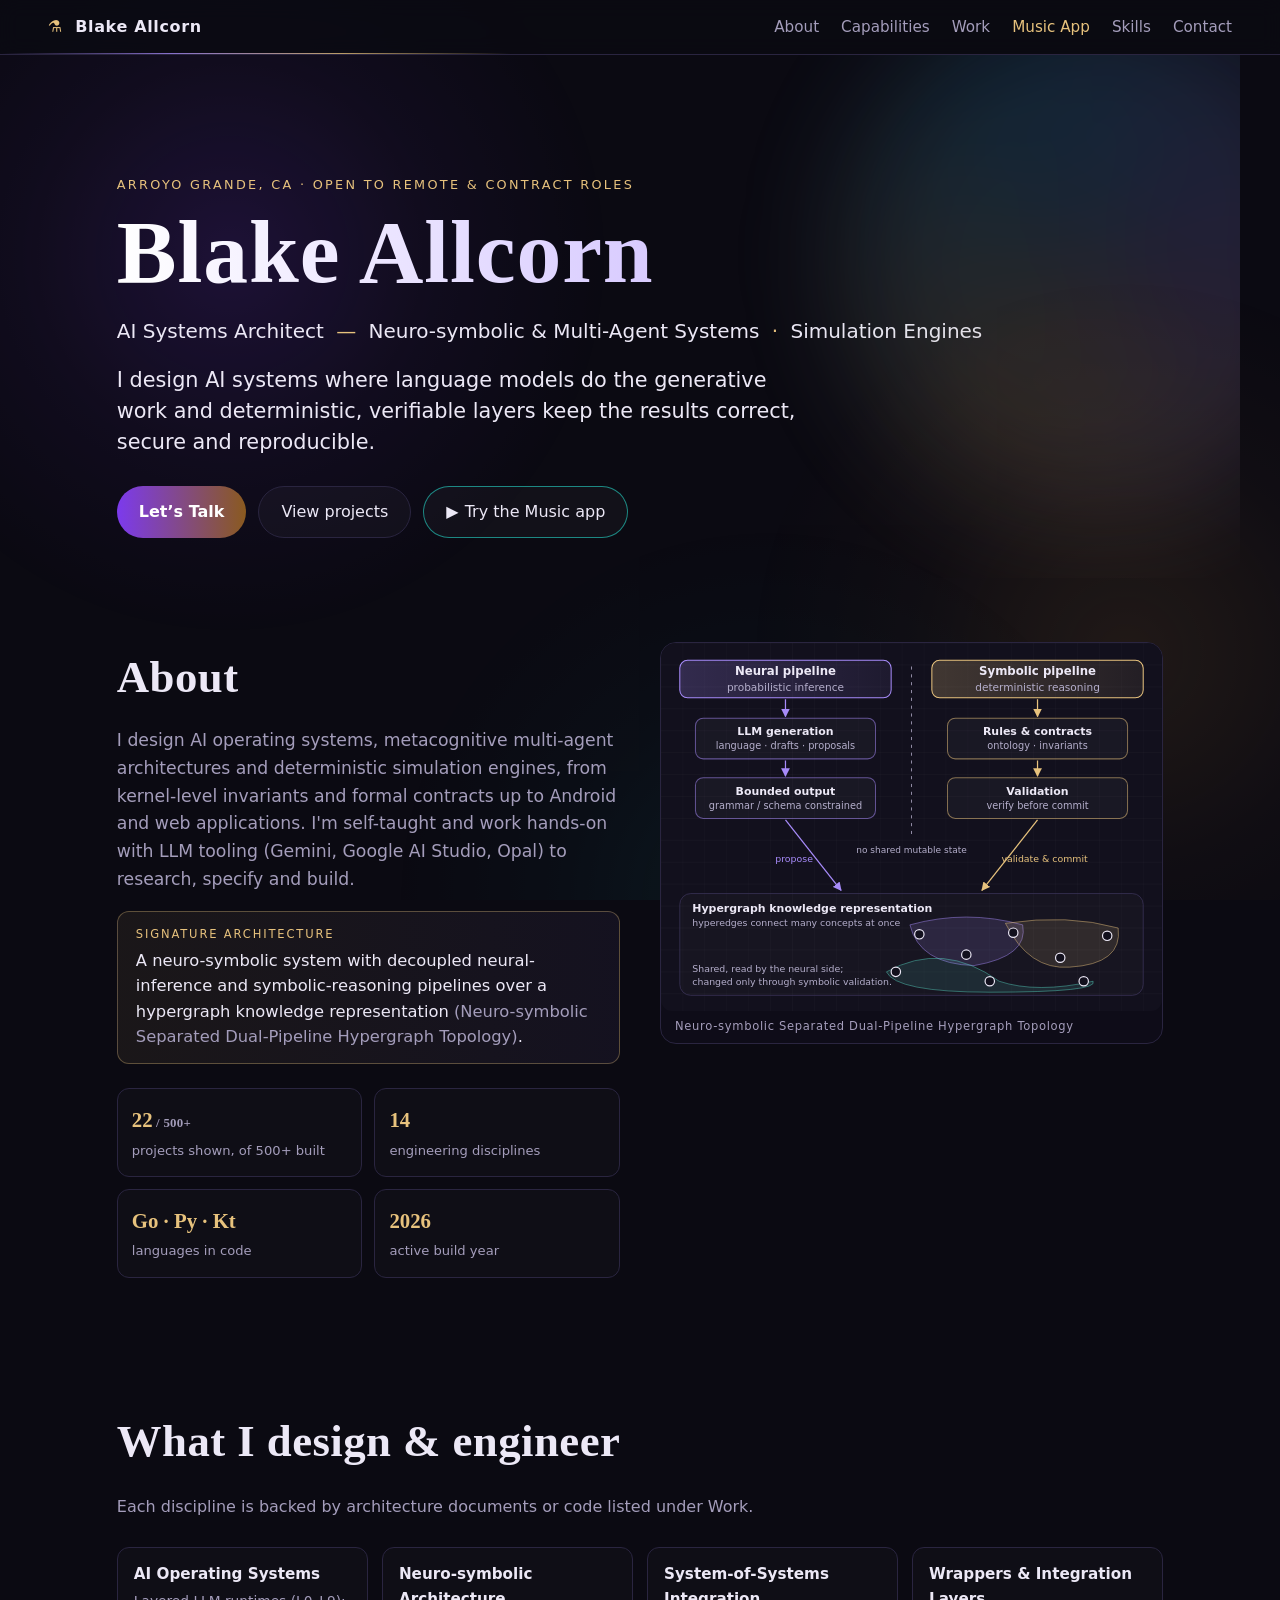
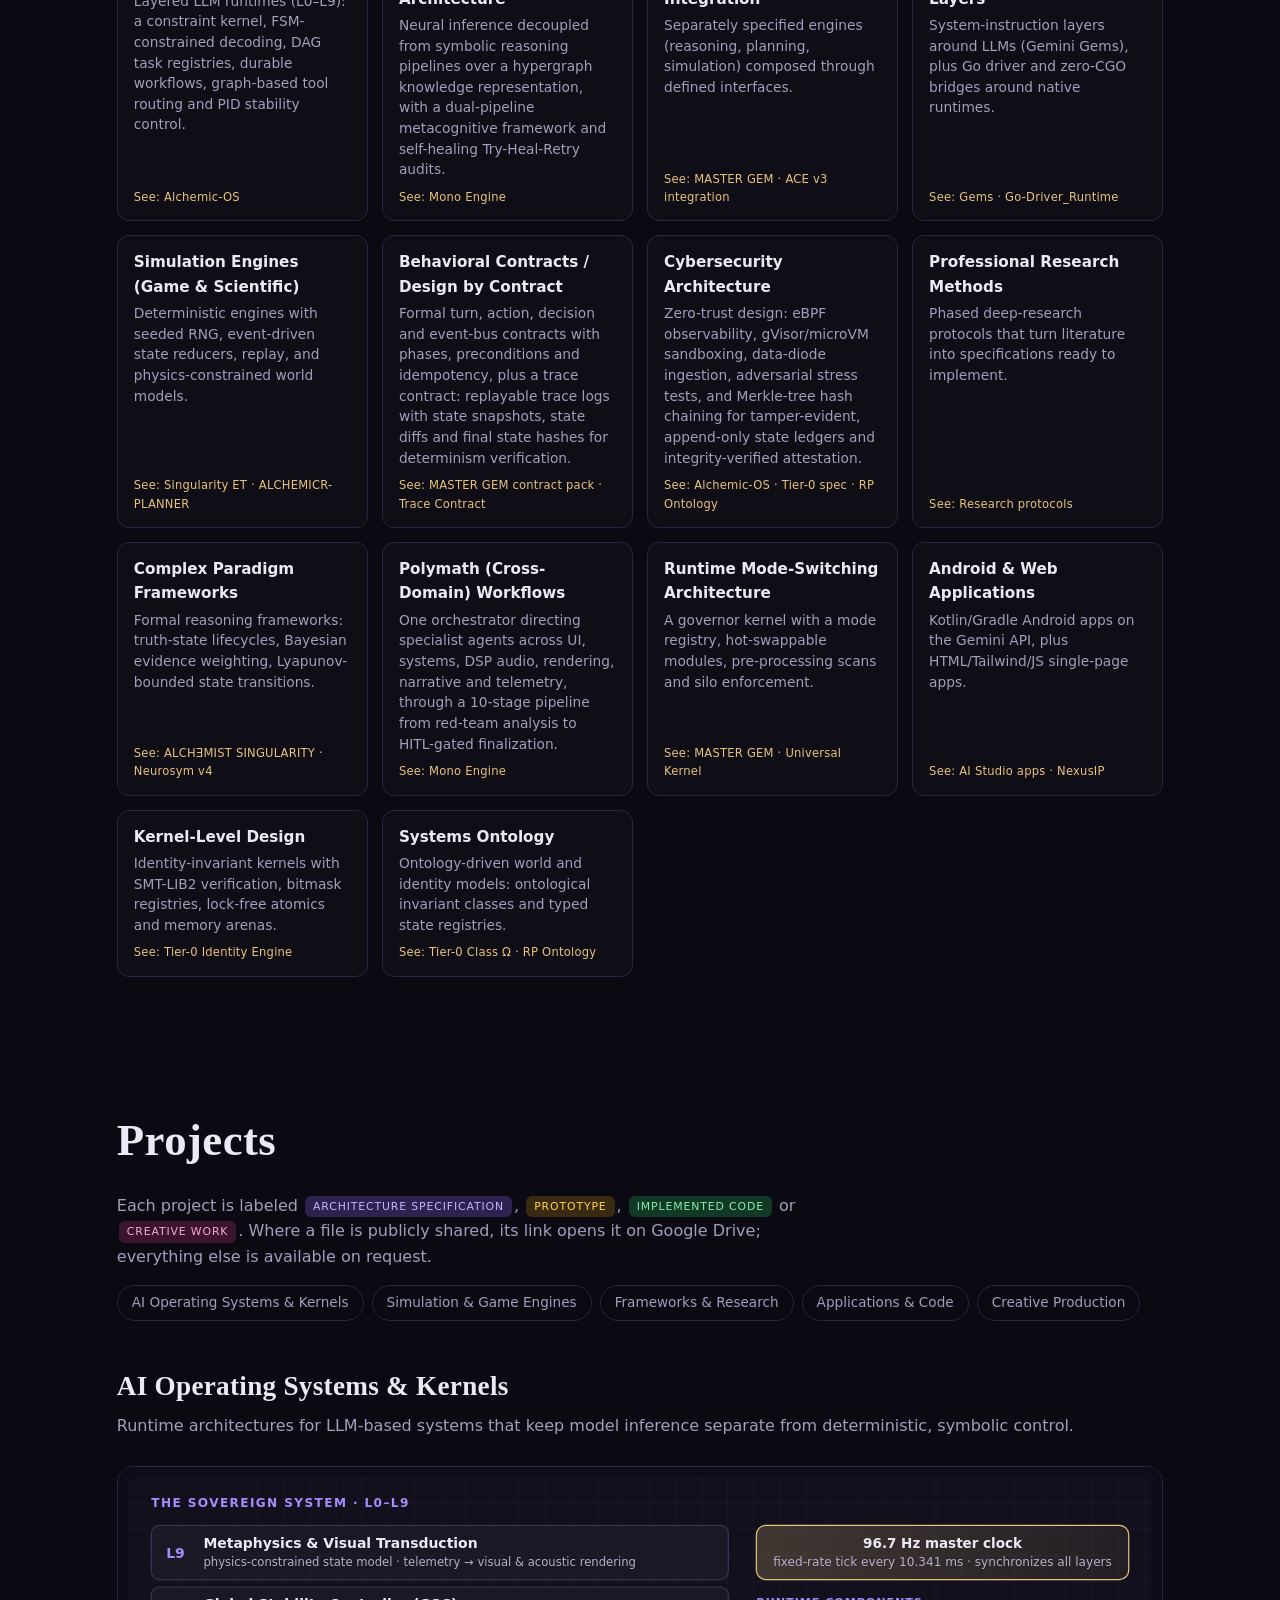
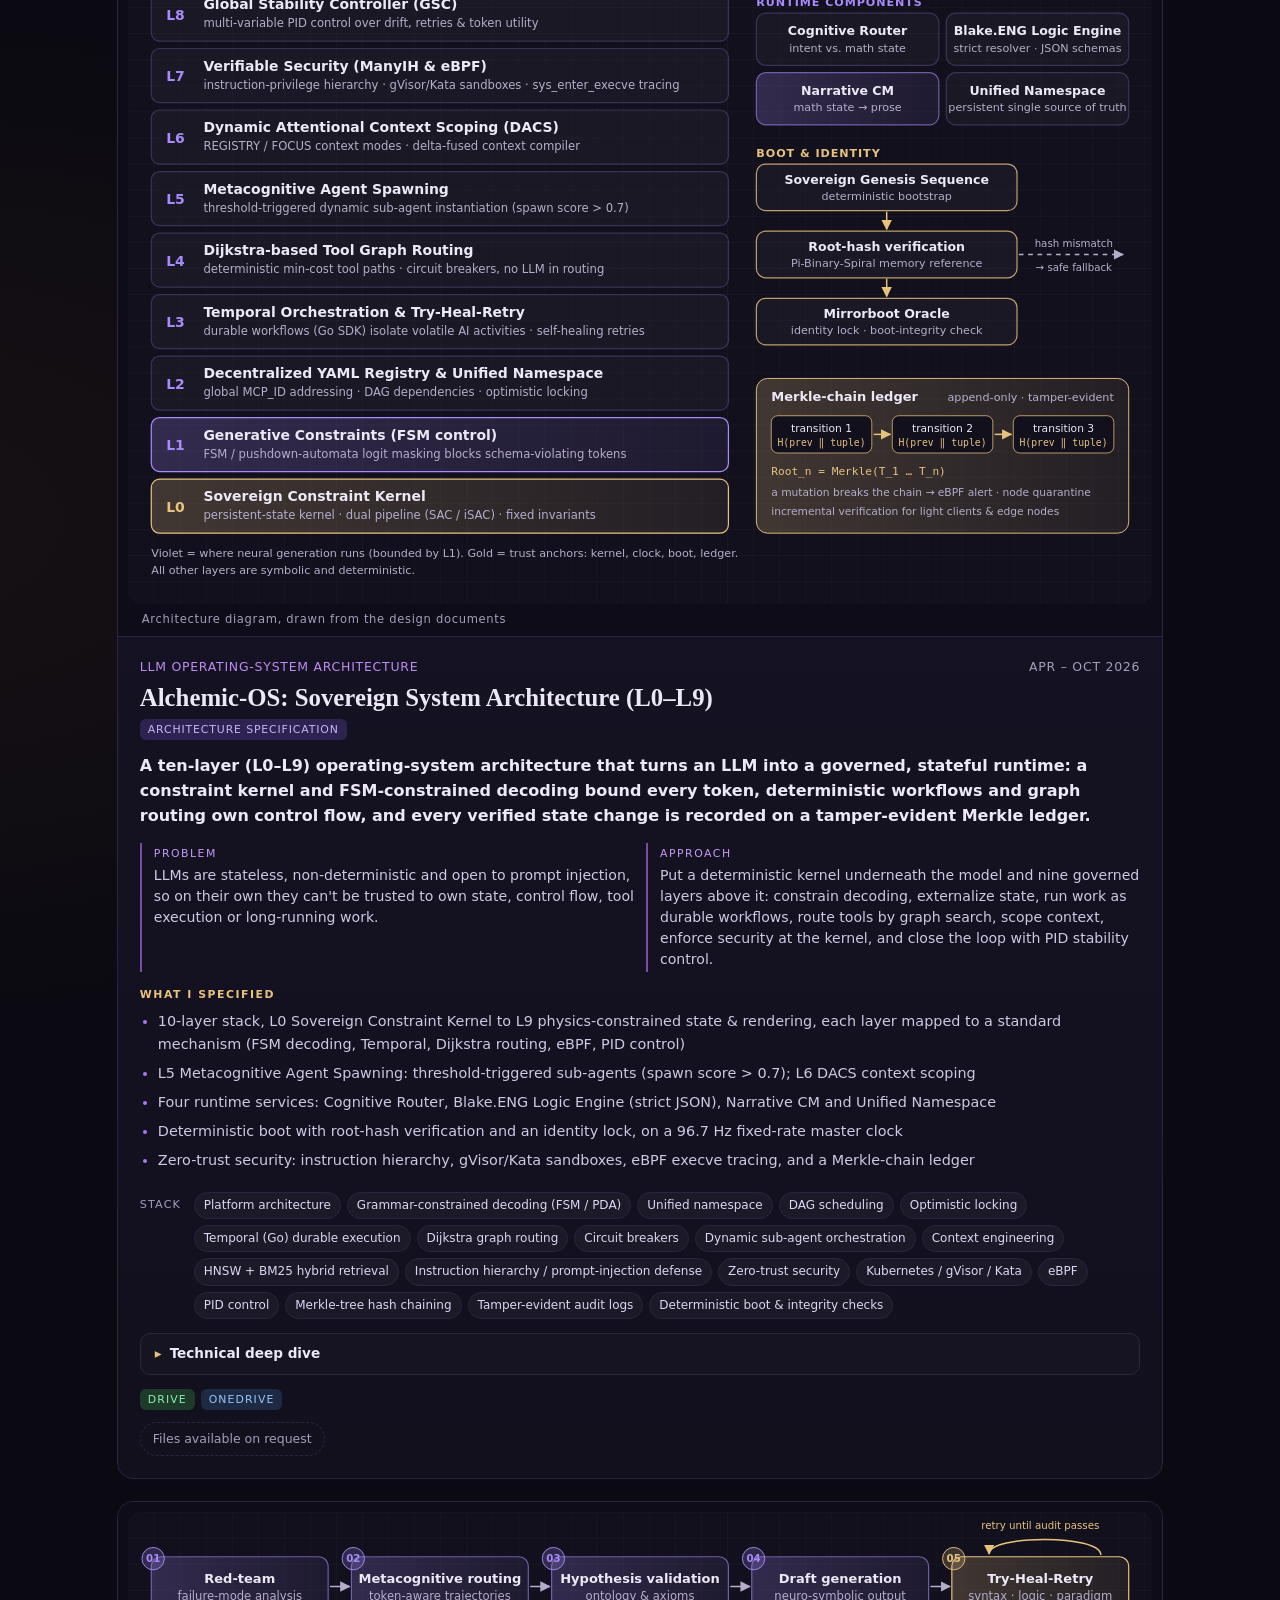
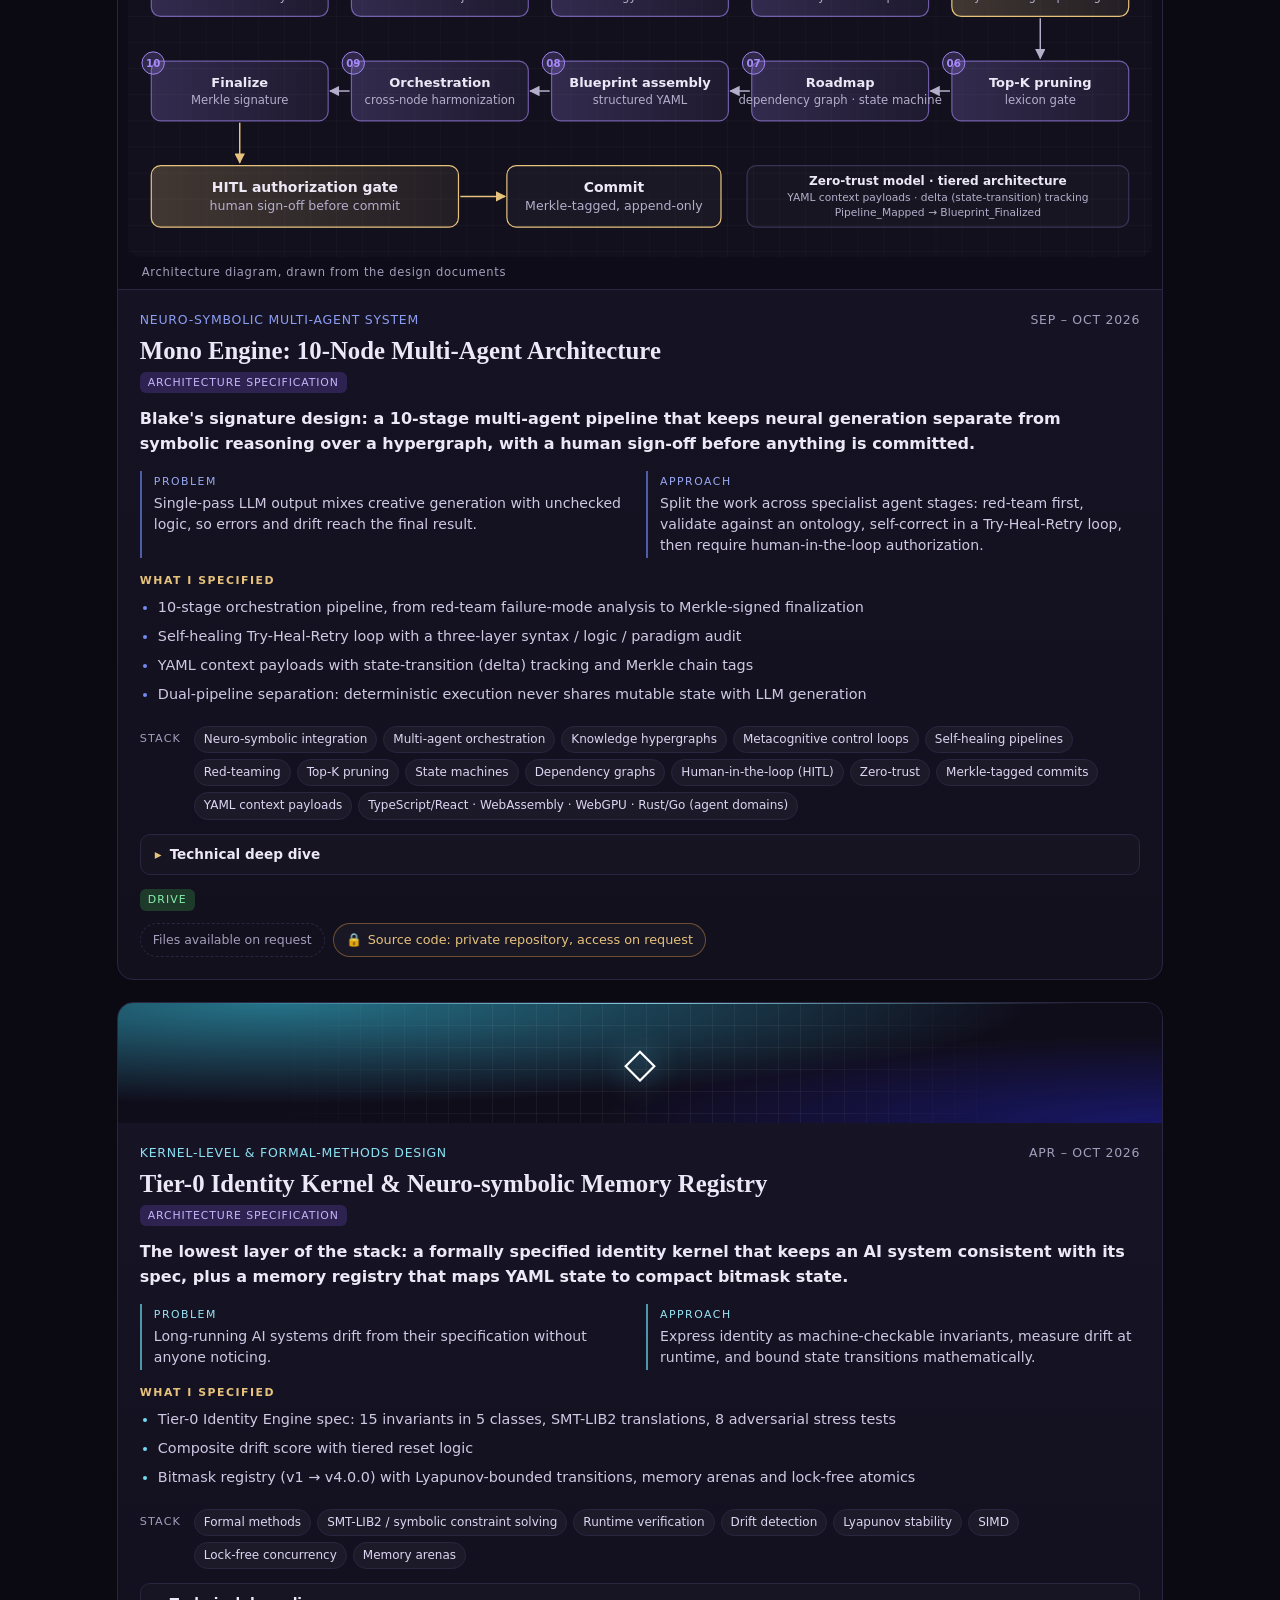
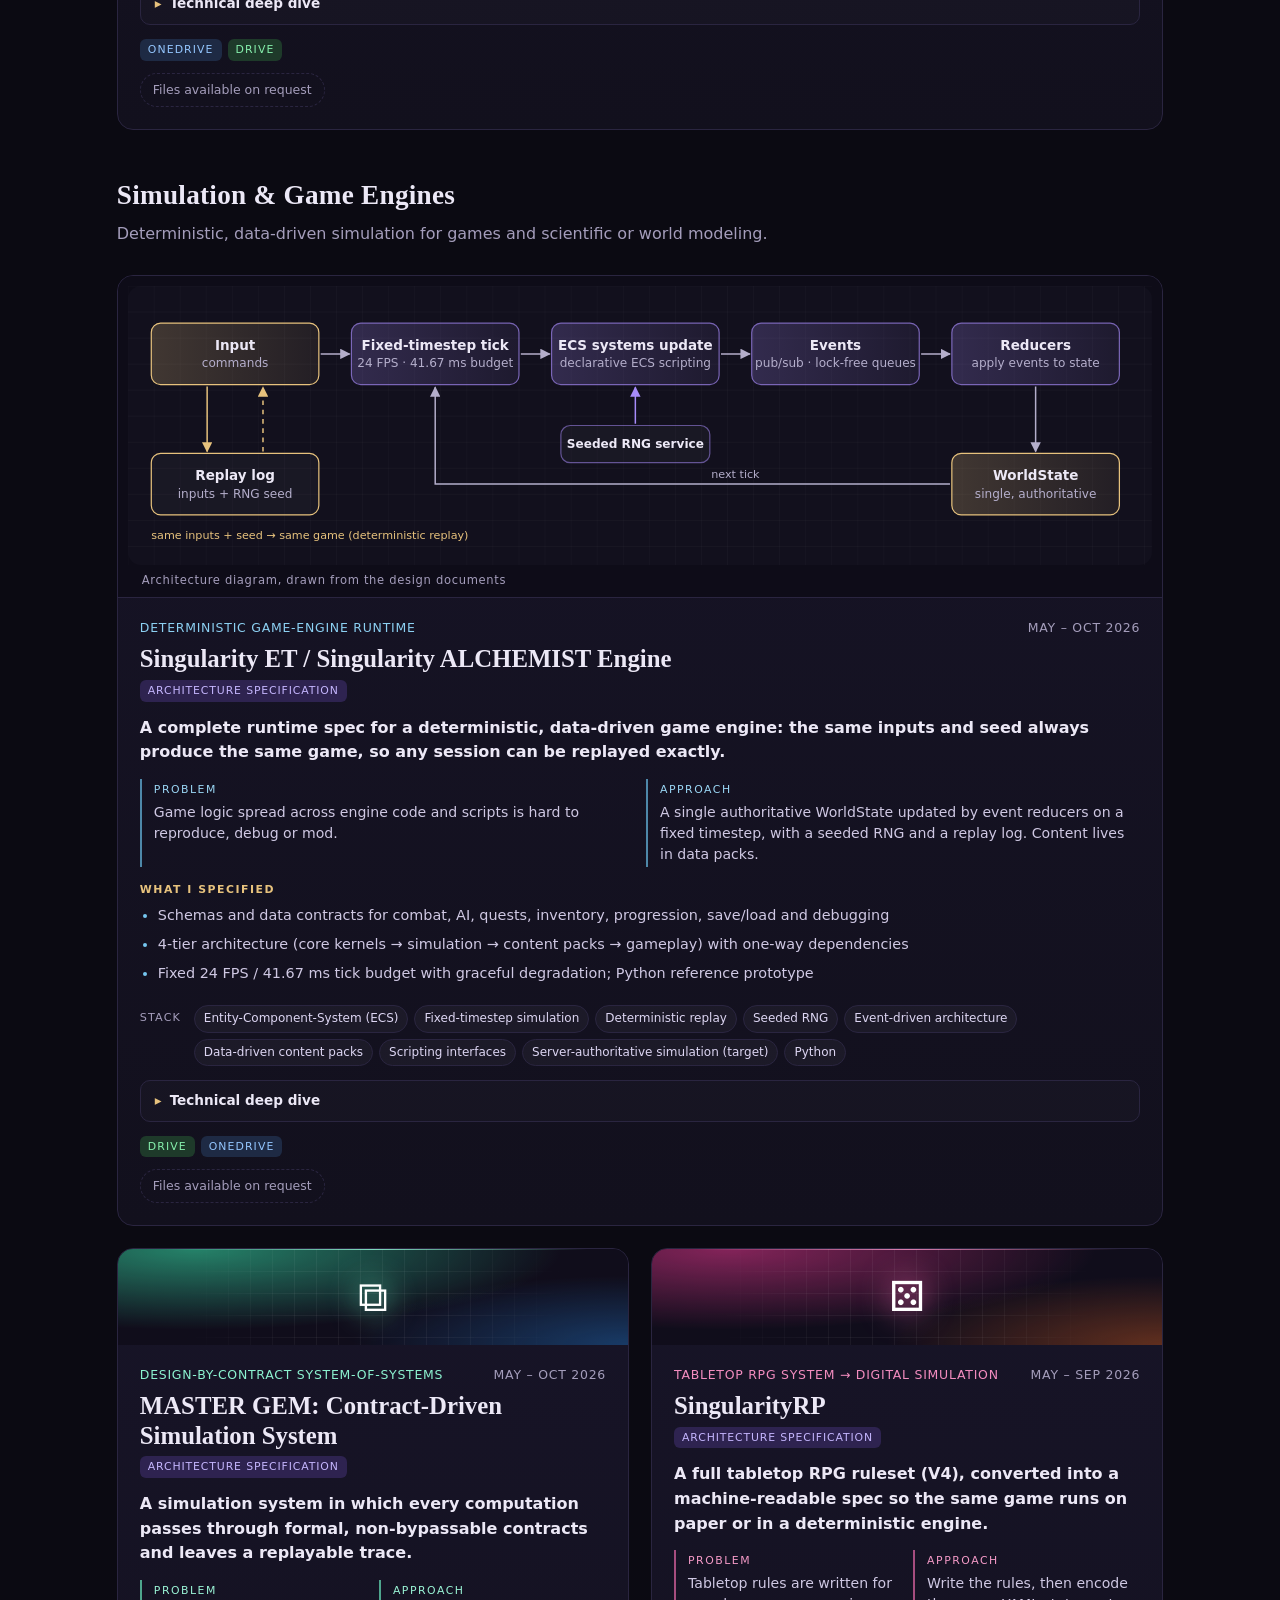
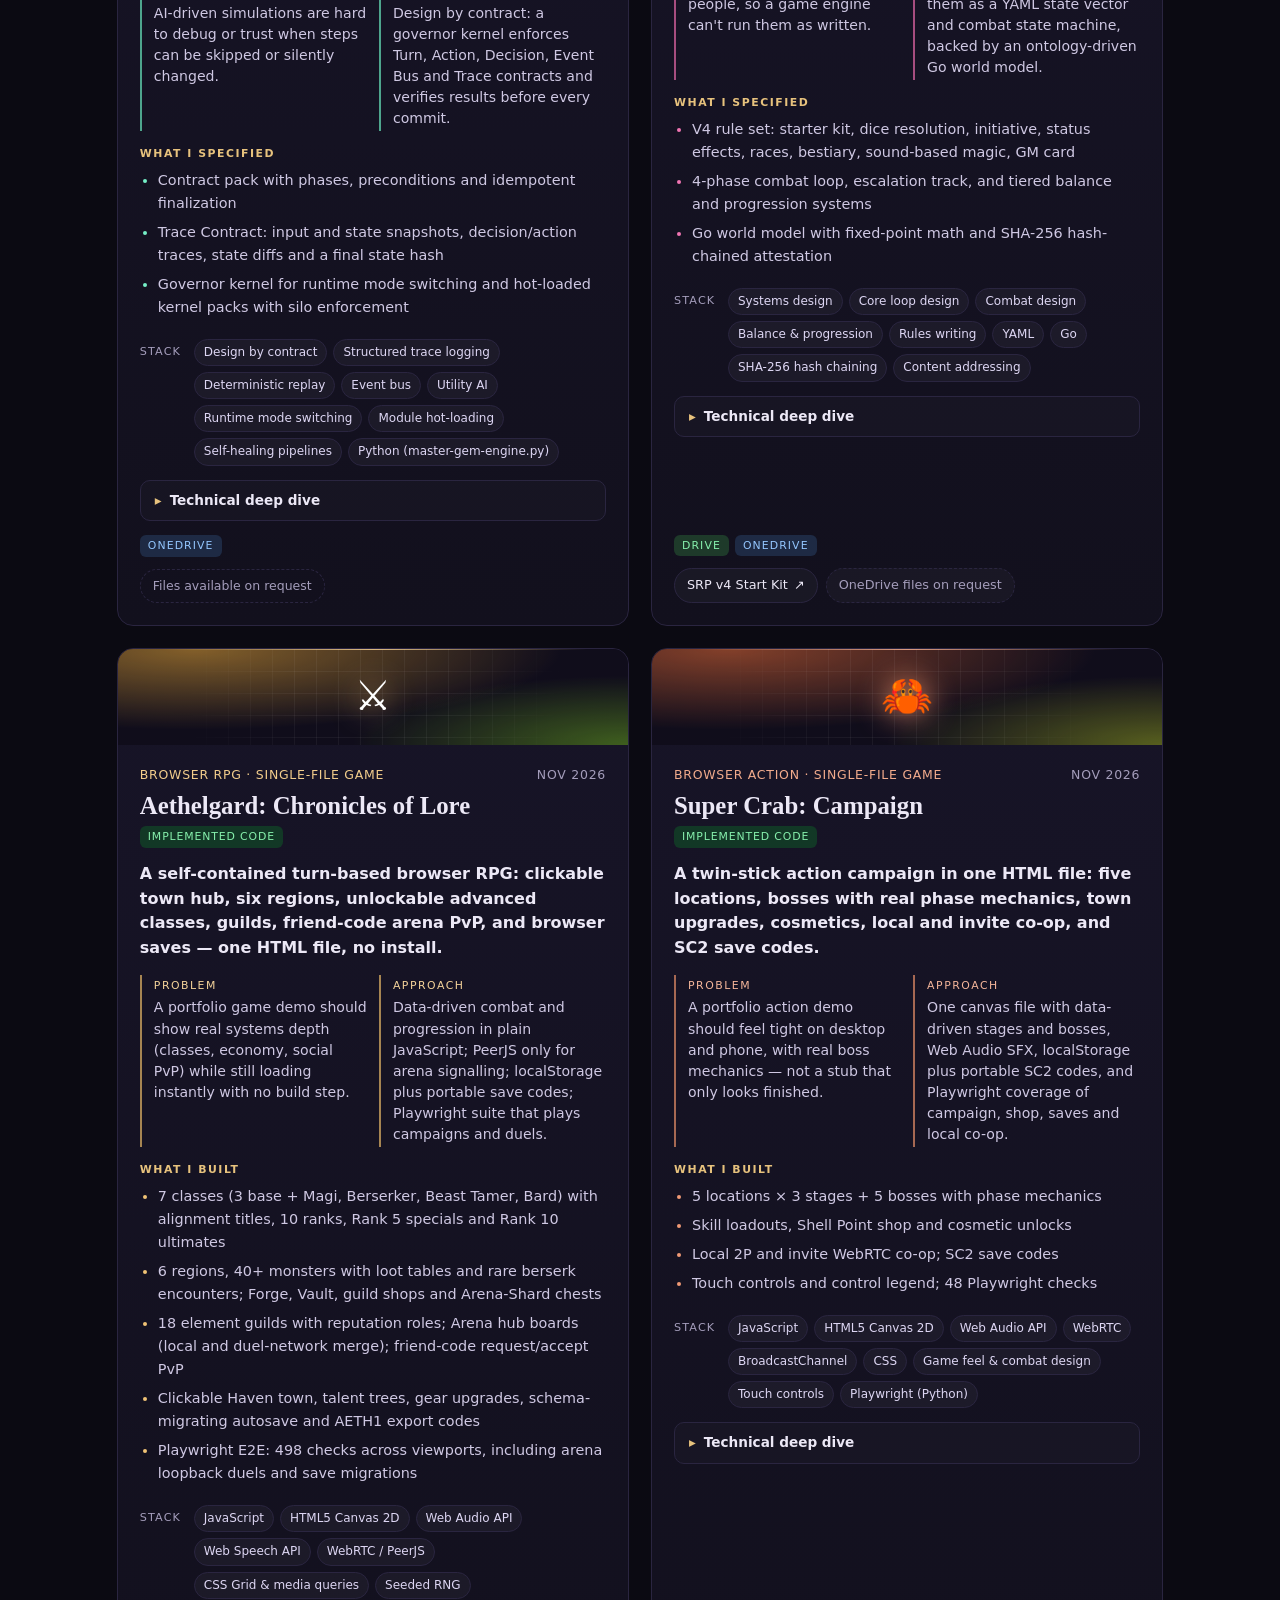
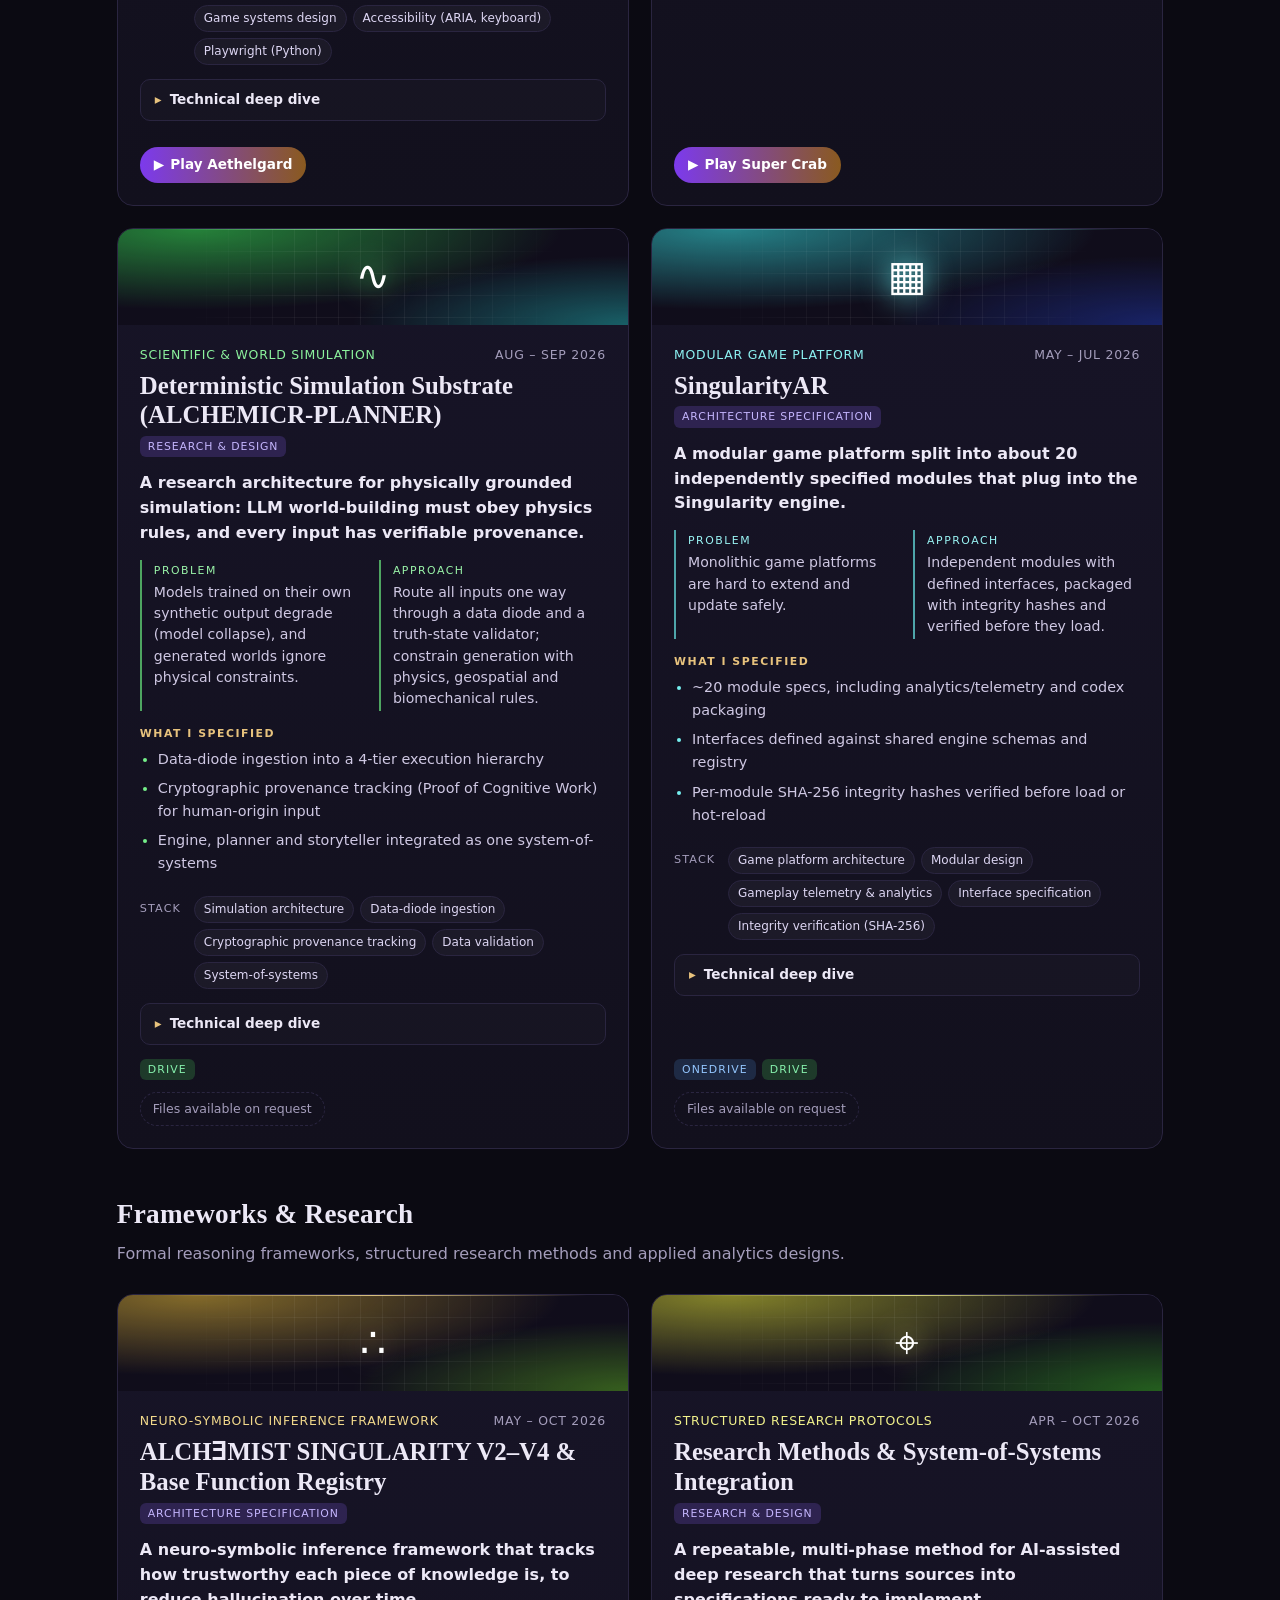
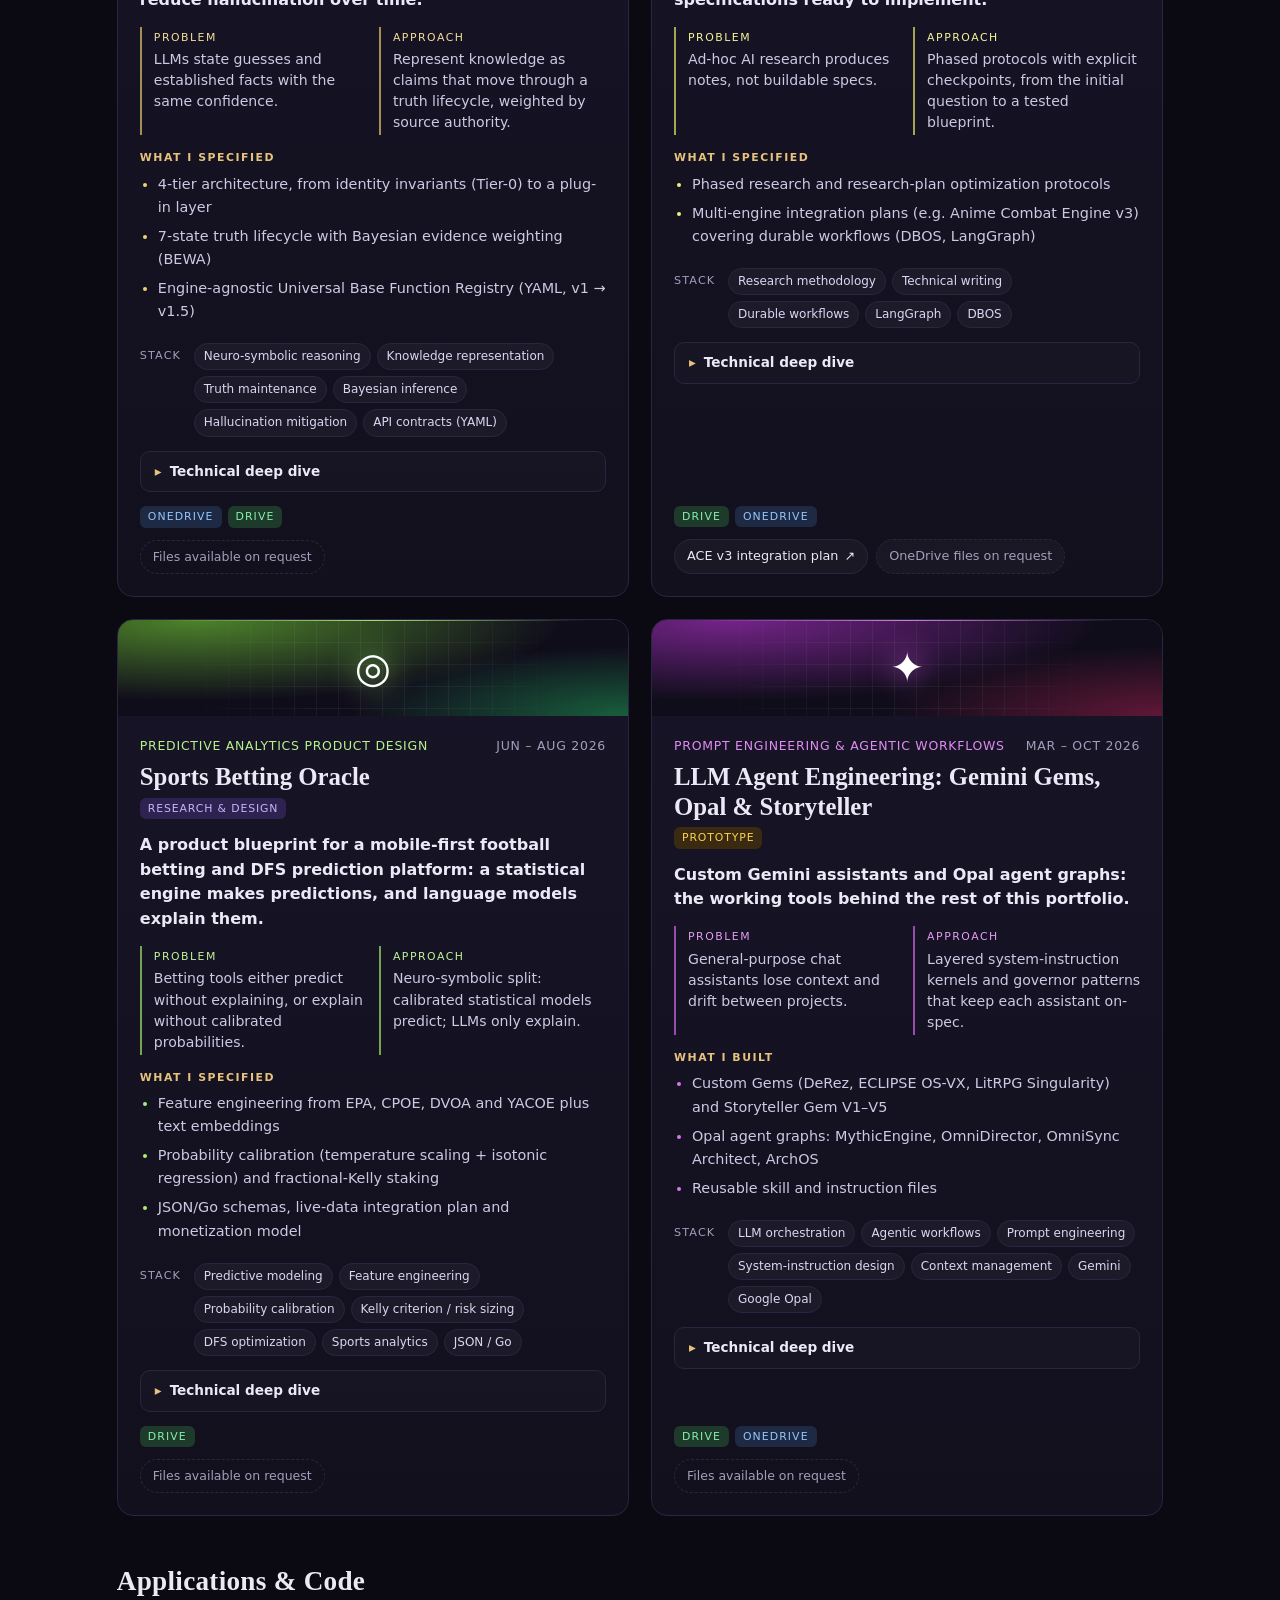
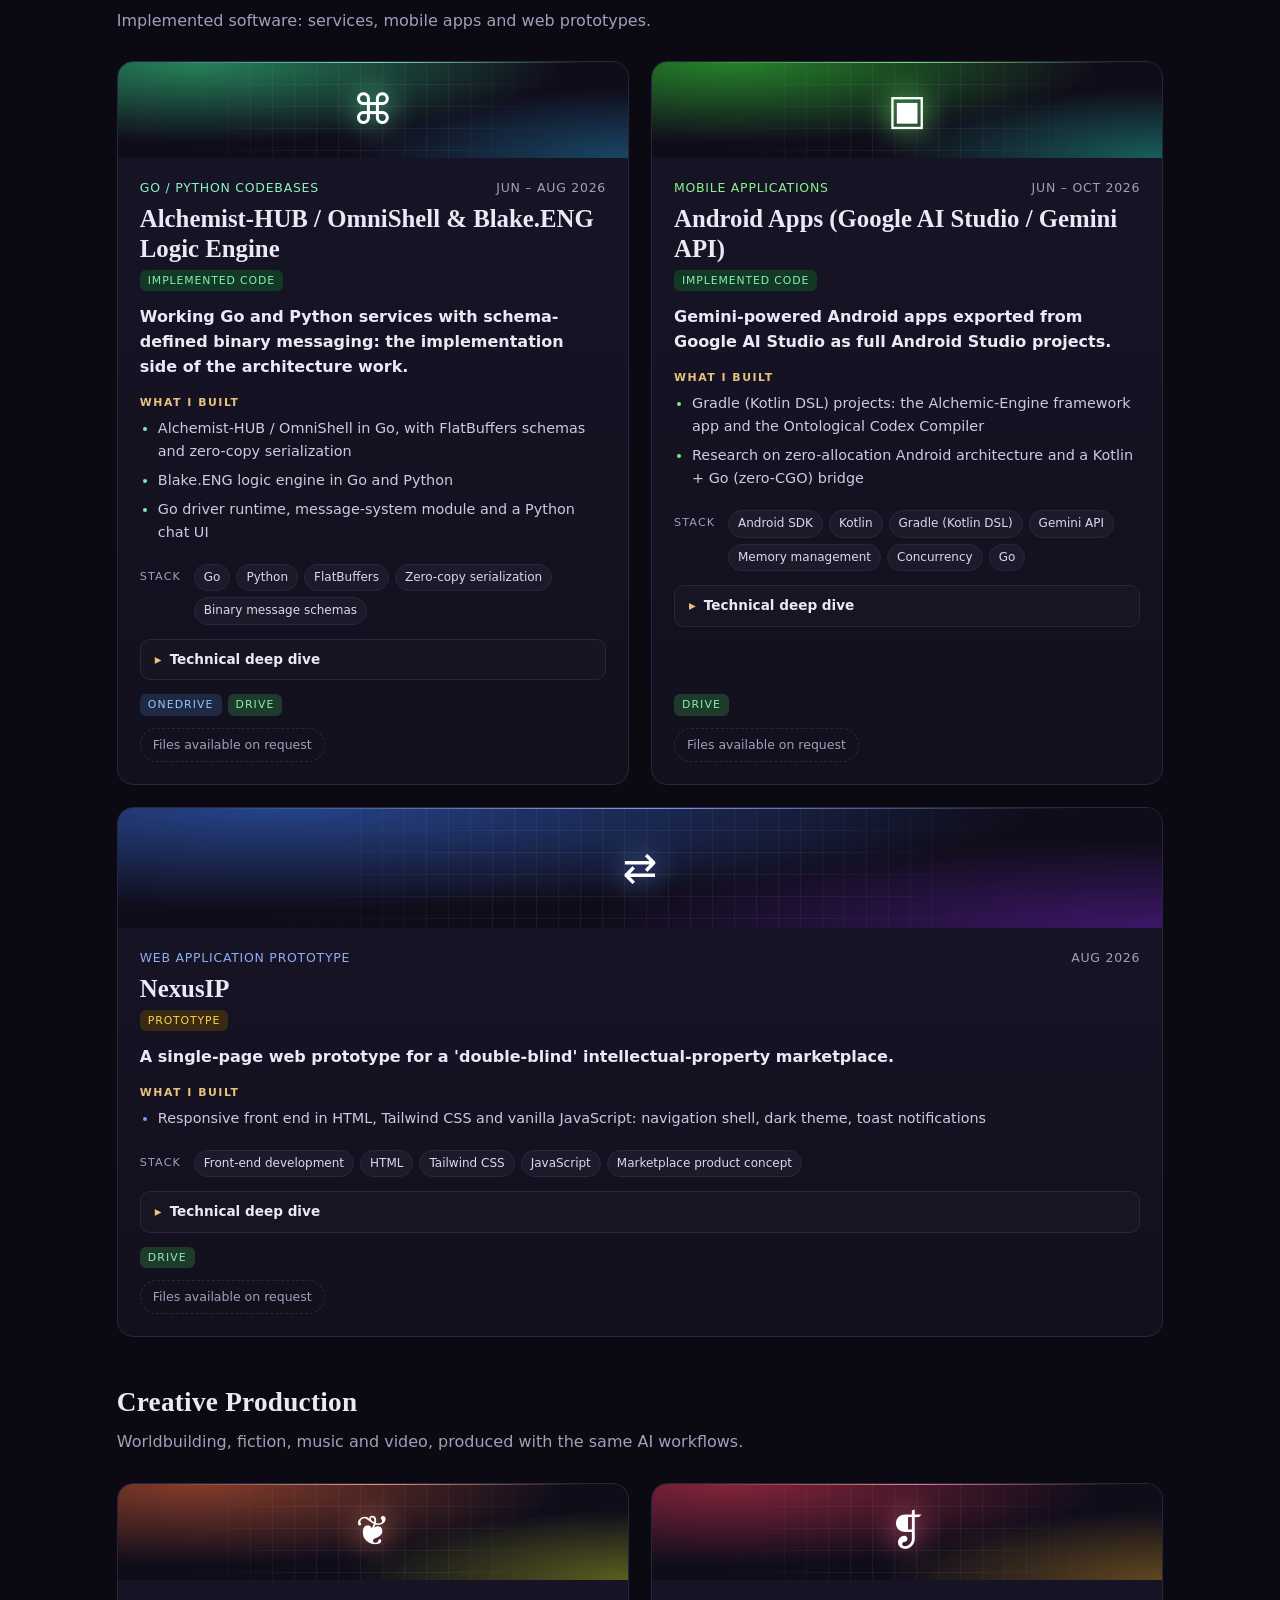
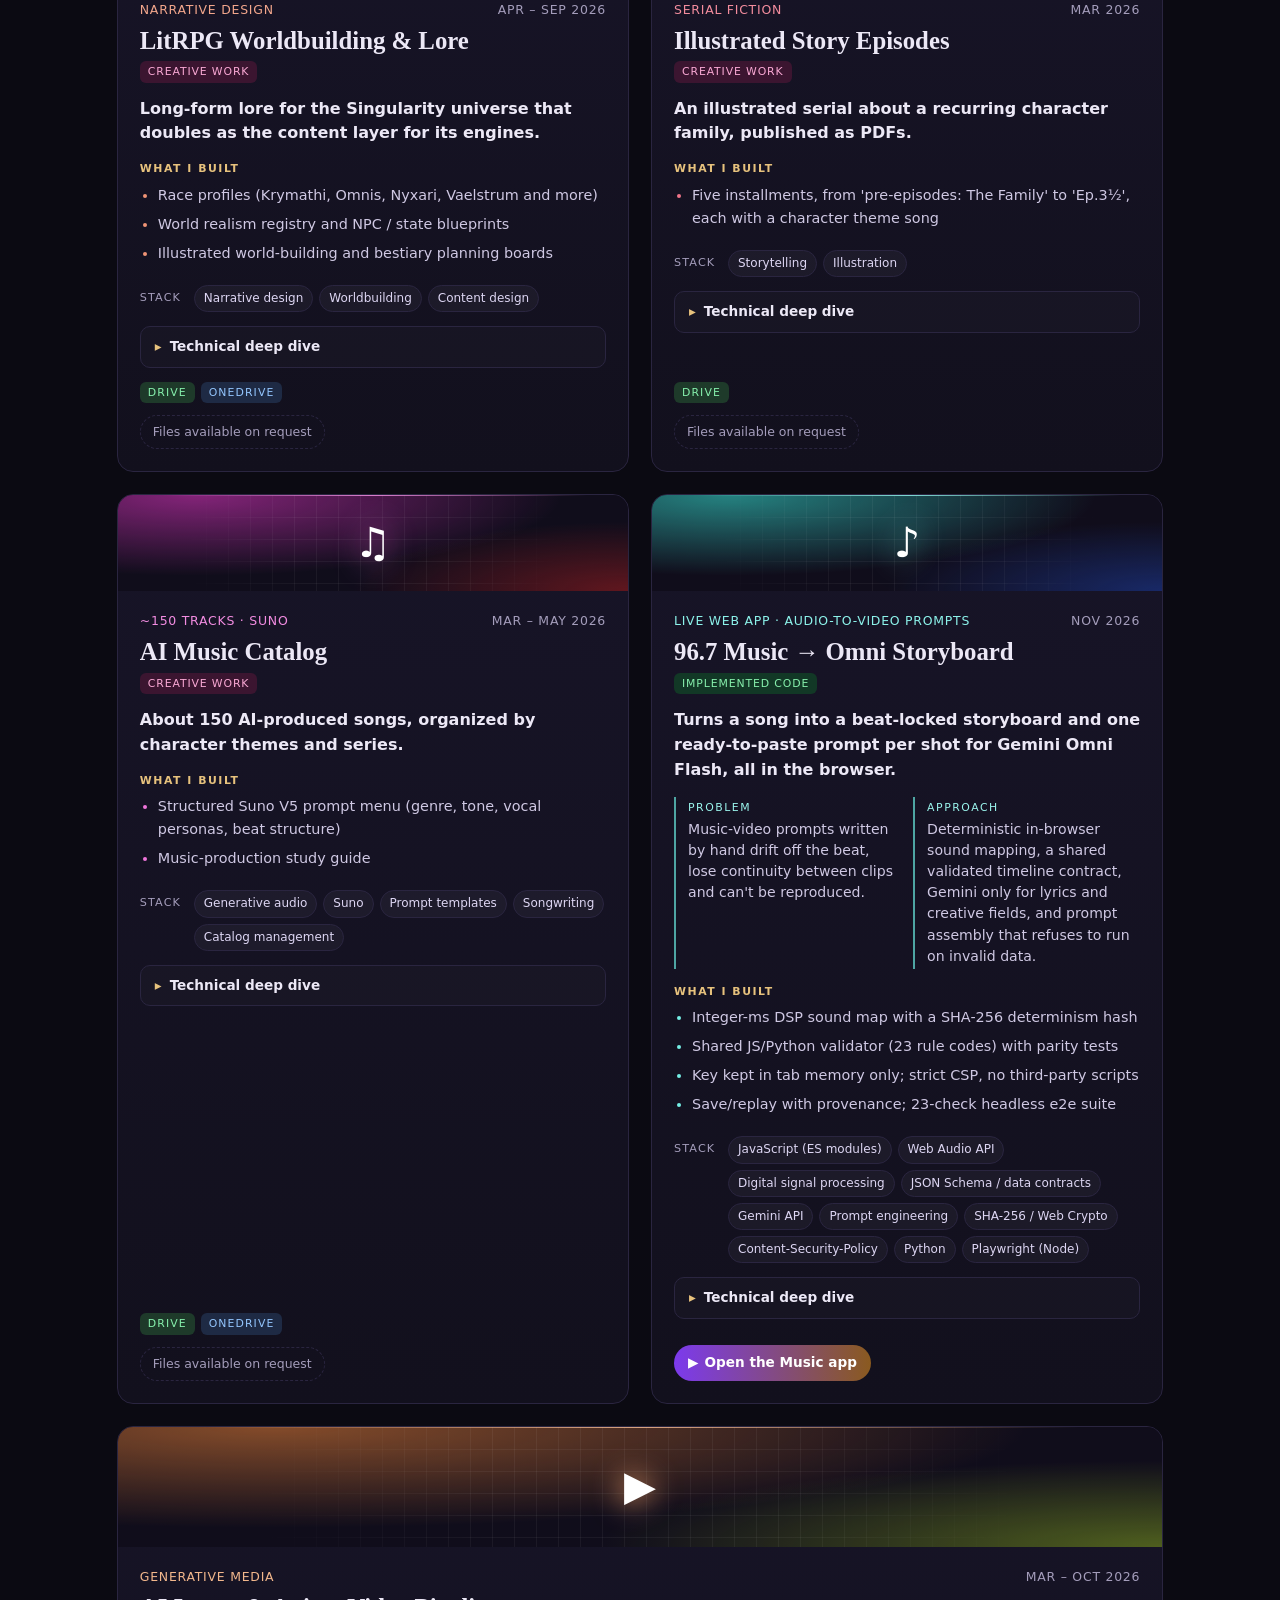
==== index.html @ 3a3ddf59 "Portfolio: Music app card, nav and hero links, animated ambient and edge lighting (compositor-only, " ====
<!doctype html>
<html lang="en">
<head>
<meta charset="utf-8">
<meta name="viewport" content="width=device-width, initial-scale=1">
<title>Blake Allcorn | AI Systems Architect: Neuro-symbolic &amp; Multi-Agent Systems, Simulation Engines</title>
<meta name="description" content="Blake Allcorn: AI systems architect specializing in neuro-symbolic and multi-agent LLM architectures, deterministic simulation and game engines, design-by-contract, zero-trust architecture, Go, Python, Kotlin and Android.">
<meta name="keywords" content="AI Systems Architect, neuro-symbolic AI, multi-agent systems, LLM orchestration, multi-agent orchestration, agentic workflows, self-healing pipelines, human-in-the-loop, HITL, red-teaming, Top-K pruning, state machines, dependency graphs, prompt engineering, knowledge graph, hypergraph, ontology engineering, simulation engine, game engine, ECS, deterministic replay, event-driven architecture, design by contract, zero-trust, eBPF, Merkle tree, hash chaining, tamper-evident audit logs, append-only ledger, cryptographic provenance, SHA-256, integrity verification, Temporal, Go, Python, Kotlin, Android, FlatBuffers">
<link rel="stylesheet" href="assets/style.css?v=21dd1cbb">
<link rel="icon" href="data:image/svg+xml,<svg xmlns='http://www.w3.org/2000/svg' viewBox='0 0 100 100'><text y='.9em' font-size='90'>⚗</text></svg>">
</head>
<body id="top">
<div class="ambient" aria-hidden="true"><i></i><i></i><i></i></div>
<a class="skip" href="#main">Skip to content</a>
<header class="nav">
  <a class="brand" href="#top"><span class="brand-mark">⚗</span> Blake Allcorn</a>
  <nav><a href="#about">About</a><a href="#capabilities">Capabilities</a><a href="#work">Work</a><a href="music/" class="nav-app">Music App</a><a href="#skills">Skills</a><a href="#contact">Contact</a></nav>
</header>

<main id="main" tabindex="-1">
<section class="hero">
  <div class="aura" aria-hidden="true"></div>
  <p class="eyebrow">Arroyo Grande, CA · Open to remote &amp; contract roles</p>
  <h1>Blake Allcorn</h1>
  <p class="roles">AI Systems Architect <i>—</i> Neuro-symbolic &amp; Multi-Agent Systems <i>·</i> Simulation Engines</p>
  <p class="value">I design AI systems where language models do the generative work and deterministic, verifiable layers keep the results correct, secure and reproducible.</p>
  <div class="cta">
    <a class="btn btn--primary btn--lg" href="#contact">Let&rsquo;s Talk</a>
    <a class="btn btn--lg" href="#work">View projects</a>
    <a class="btn btn--lg btn--glow" href="music/"><span aria-hidden="true">▶</span> Try the Music app</a>
  </div>
</section>

<section id="about" class="section about" aria-labelledby="about-title">
  <div class="about-grid">
    <div class="about-text">
      <h2 id="about-title">About</h2>
      <p class="lede">I design AI operating systems, metacognitive multi-agent architectures and deterministic simulation engines, from kernel-level invariants and formal contracts up to Android and web applications. I'm self-taught and work hands-on with LLM tooling (Gemini, Google AI Studio, Opal) to research, specify and build.</p>
      <p class="signature"><span>Signature architecture</span>A neuro-symbolic system with decoupled neural-inference and symbolic-reasoning pipelines over a hypergraph knowledge representation <em>(Neuro-symbolic Separated Dual-Pipeline Hypergraph Topology)</em>.</p>
      <ul class="stats" aria-label="At a glance">
        <li><b>22<small class="stat-of"> / 500+</small></b><span>projects shown, of 500+ built</span></li>
        <li><b>14</b><span>engineering disciplines</span></li>
        <li><b>Go · Py · Kt</b><span>languages in code</span></li>
        <li><b>2026</b><span>active build year</span></li>
      </ul>
    </div>
    <figure class="diagram diagram--about"><img src="assets/diagrams/dual-pipeline.svg?v=f263bb38" alt="Neuro-symbolic separated dual-pipeline: a probabilistic neural pipeline proposes, a deterministic symbolic pipeline validates and commits, with no shared mutable state, both over a hypergraph knowledge representation." width="640"><figcaption>Neuro-symbolic Separated Dual-Pipeline Hypergraph Topology</figcaption></figure>
  </div>
</section>

<section id="capabilities" class="section">
  <div class="section-head">
    <h2>What I design &amp; engineer</h2>
    <p>Each discipline is backed by architecture documents or code listed under Work.</p>
  </div>
  <ul class="caps"><li><h4>AI Operating Systems</h4><p>Layered LLM runtimes (L0–L9): a constraint kernel, FSM-constrained decoding, DAG task registries, durable workflows, graph-based tool routing and PID stability control.</p><span class="evidence">See: Alchemic-OS</span></li><li><h4>Neuro-symbolic Architecture</h4><p>Neural inference decoupled from symbolic reasoning pipelines over a hypergraph knowledge representation, with a dual-pipeline metacognitive framework and self-healing Try-Heal-Retry audits.</p><span class="evidence">See: Mono Engine</span></li><li><h4>System-of-Systems Integration</h4><p>Separately specified engines (reasoning, planning, simulation) composed through defined interfaces.</p><span class="evidence">See: MASTER GEM · ACE v3 integration</span></li><li><h4>Wrappers &amp; Integration Layers</h4><p>System-instruction layers around LLMs (Gemini Gems), plus Go driver and zero-CGO bridges around native runtimes.</p><span class="evidence">See: Gems · Go-Driver_Runtime</span></li><li><h4>Simulation Engines (Game &amp; Scientific)</h4><p>Deterministic engines with seeded RNG, event-driven state reducers, replay, and physics-constrained world models.</p><span class="evidence">See: Singularity ET · ALCHEMICR-PLANNER</span></li><li><h4>Behavioral Contracts / Design by Contract</h4><p>Formal turn, action, decision and event-bus contracts with phases, preconditions and idempotency, plus a trace contract: replayable trace logs with state snapshots, state diffs and final state hashes for determinism verification.</p><span class="evidence">See: MASTER GEM contract pack · Trace Contract</span></li><li><h4>Cybersecurity Architecture</h4><p>Zero-trust design: eBPF observability, gVisor/microVM sandboxing, data-diode ingestion, adversarial stress tests, and Merkle-tree hash chaining for tamper-evident, append-only state ledgers and integrity-verified attestation.</p><span class="evidence">See: Alchemic-OS · Tier-0 spec · RP Ontology</span></li><li><h4>Professional Research Methods</h4><p>Phased deep-research protocols that turn literature into specifications ready to implement.</p><span class="evidence">See: Research protocols</span></li><li><h4>Complex Paradigm Frameworks</h4><p>Formal reasoning frameworks: truth-state lifecycles, Bayesian evidence weighting, Lyapunov-bounded state transitions.</p><span class="evidence">See: ALCHƎMIST SINGULARITY · Neurosym v4</span></li><li><h4>Polymath (Cross-Domain) Workflows</h4><p>One orchestrator directing specialist agents across UI, systems, DSP audio, rendering, narrative and telemetry, through a 10-stage pipeline from red-team analysis to HITL-gated finalization.</p><span class="evidence">See: Mono Engine</span></li><li><h4>Runtime Mode-Switching Architecture</h4><p>A governor kernel with a mode registry, hot-swappable modules, pre-processing scans and silo enforcement.</p><span class="evidence">See: MASTER GEM · Universal Kernel</span></li><li><h4>Android &amp; Web Applications</h4><p>Kotlin/Gradle Android apps on the Gemini API, plus HTML/Tailwind/JS single-page apps.</p><span class="evidence">See: AI Studio apps · NexusIP</span></li><li><h4>Kernel-Level Design</h4><p>Identity-invariant kernels with SMT-LIB2 verification, bitmask registries, lock-free atomics and memory arenas.</p><span class="evidence">See: Tier-0 Identity Engine</span></li><li><h4>Systems Ontology</h4><p>Ontology-driven world and identity models: ontological invariant classes and typed state registries.</p><span class="evidence">See: Tier-0 Class Ω · RP Ontology</span></li></ul>
</section>

<section id="work" class="section">
  <div class="section-head">
    <h2>Projects</h2>
    <p>Each project is labeled <span class="status status--spec">Architecture specification</span>, <span class="status status--proto">Prototype</span>, <span class="status status--code">Implemented code</span> or <span class="status status--creative">Creative work</span>. Where a file is publicly shared, its link opens it on Google Drive; everything else is available on request.</p>
    <div class="filters"><a class="chip" href="#g0">AI Operating Systems &amp; Kernels</a><a class="chip" href="#g1">Simulation &amp; Game Engines</a><a class="chip" href="#g2">Frameworks &amp; Research</a><a class="chip" href="#g3">Applications &amp; Code</a><a class="chip" href="#g4">Creative Production</a></div>
  </div>
<div class="group" id="g0"><div class="group-head"><h3>AI Operating Systems &amp; Kernels</h3><p>Runtime architectures for LLM-based systems that keep model inference separate from deterministic, symbolic control.</p></div><div class="grid"><article class="card card--wide card--diagram" id="alchemic-os" style="--h:268">
  <figure class="diagram"><img src="assets/diagrams/alchemic-os.svg?v=60d6c6d8" alt="Alchemic-OS ten-layer architecture. From the foundation up: L0 Sovereign Constraint Kernel, L1 FSM-constrained decoding, L2 YAML registry and unified namespace, L3 Temporal orchestration with Try-Heal-Retry, L4 Dijkstra tool graph routing, L5 metacognitive agent spawning, L6 dynamic attentional context scoping, L7 verifiable security with instruction hierarchy and eBPF, L8 PID global stability controller, L9 physics-constrained state and visual transduction. Side panels: a 96.7 Hz master clock, four runtime components (Cognitive Router, Blake.ENG Logic Engine, Narrative CM, Unified Namespace), the deterministic boot sequence with identity lock, and the hash-chained Merkle ledger." loading="lazy" width="1100"><figcaption>Architecture diagram, drawn from the design documents</figcaption></figure>
  <div class="body">
    <div class="meta"><span class="kicker">LLM operating-system architecture</span><span class="dates">Apr – Oct 2026</span></div>
    <h4>Alchemic-OS: Sovereign System Architecture (L0–L9)</h4>
    <span class="status status--spec">Architecture specification</span>
    <p class="tldr"><strong>A ten-layer (L0–L9) operating-system architecture that turns an LLM into a governed, stateful runtime: a constraint kernel and FSM-constrained decoding bound every token, deterministic workflows and graph routing own control flow, and every verified state change is recorded on a tamper-evident Merkle ledger.</strong></p>
    <dl class="pa"><div><dt>Problem</dt><dd>LLMs are stateless, non-deterministic and open to prompt injection, so on their own they can&#x27;t be trusted to own state, control flow, tool execution or long-running work.</dd></div><div><dt>Approach</dt><dd>Put a deterministic kernel underneath the model and nine governed layers above it: constrain decoding, externalize state, run work as durable workflows, route tools by graph search, scope context, enforce security at the kernel, and close the loop with PID stability control.</dd></div></dl>
    <h5 class="built-h">What I specified</h5>
    <ul class="bullets"><li>10-layer stack, L0 Sovereign Constraint Kernel to L9 physics-constrained state &amp; rendering, each layer mapped to a standard mechanism (FSM decoding, Temporal, Dijkstra routing, eBPF, PID control)</li><li>L5 Metacognitive Agent Spawning: threshold-triggered sub-agents (spawn score &gt; 0.7); L6 DACS context scoping</li><li>Four runtime services: Cognitive Router, Blake.ENG Logic Engine (strict JSON), Narrative CM and Unified Namespace</li><li>Deterministic boot with root-hash verification and an identity lock, on a 96.7 Hz fixed-rate master clock</li><li>Zero-trust security: instruction hierarchy, gVisor/Kata sandboxes, eBPF execve tracing, and a Merkle-chain ledger</li></ul>
    <div class="stack"><span>Stack</span><ul><li>Platform architecture</li><li>Grammar-constrained decoding (FSM / PDA)</li><li>Unified namespace</li><li>DAG scheduling</li><li>Optimistic locking</li><li>Temporal (Go) durable execution</li><li>Dijkstra graph routing</li><li>Circuit breakers</li><li>Dynamic sub-agent orchestration</li><li>Context engineering</li><li>HNSW + BM25 hybrid retrieval</li><li>Instruction hierarchy / prompt-injection defense</li><li>Zero-trust security</li><li>Kubernetes / gVisor / Kata</li><li>eBPF</li><li>PID control</li><li>Merkle-tree hash chaining</li><li>Tamper-evident audit logs</li><li>Deterministic boot &amp; integrity checks</li></ul></div>
    <details class="deep"><summary>Technical deep dive</summary><div class="deep-body"><p>A ten-layer operating-system architecture for autonomous LLM systems. A deterministic constraint kernel (L0) sits underneath the model, and nine governed layers above it own decoding, state, workflows, tool routing, agent spawning, context, security, stability control and physics-bounded rendering. The model only generates inside these bounds; state, control flow and verification stay symbolic and deterministic. Layer names below are Blake&#x27;s own, each followed by the standard engineering term.</p><ul class="bullets"><li>L0 Sovereign Constraint Kernel: a persistent-state kernel beneath the model that enforces topological fidelity over token generation, so the LLM runs as a stateful, constraint-bound runtime instead of a stateless text generator. A dual-pipeline topology separates a Symbolic Action Core (adaptive context) from an Invariant Symbolic Action Core (deterministic constraints), joined by one-way state diodes: ground truth flows down, and nothing writes back. Fixed physical constants and system invariants are enforced by the kernel across every layer, and a tripartite authorization model (delegated authorization with token scopes and spending limits, a behavioral constitution, and per-site action contracts) gates every action.</li><li>L1 Generative Constraints (FSM control): grammar-constrained decoding. Output grammars are compiled ahead of time into finite state machines (regular constraints) or pushdown automata (nested, context-free grammars) that mask logits before sampling, so schema-violating tokens cannot be emitted. A think-then-constrain cascade lets the model draft freely, validates the draft, and regenerates under strict constraints only if validation fails.</li><li>L2 Decentralized YAML Registry &amp; Unified Namespace: a global addressing system in which every task, tool call and agent carries a hierarchical MCP_ID (for example TASK.AUTH.SECURITY.004) that appears in prompts, code comments, commits and audit evidence. Agents claim work with optimistic locking and lock_expires leases, orphaned tasks are garbage-collected and reset, and blocked_by / blocks arrays define a DAG of execution dependencies.</li><li>L3 Temporal Orchestration &amp; Try-Heal-Retry: deterministic workflows are separated from volatile AI activities using Temporal (Go SDK) durable execution, with Try-Heal-Retry self-healing loops and exponential backoff when a model call fails or returns invalid structure.</li><li>L4 Dijkstra-based Tool Graph Routing: the Cognitive Router computes minimum-cost tool paths over latency, cost and failure weights, so tool selection is a deterministic graph search rather than an LLM decision. FSM circuit breakers set failing edges to infinite weight, which routes around them.</li><li>L5 Metacognitive Agent Spawning: threshold-triggered dynamic sub-agent instantiation. A weighted spawn score over five normalized signals (file interdependency, cyclomatic complexity, test-failure cascade, context-window fill and token-entropy uncertainty) pauses the primary agent and spawns scoped child agents when it exceeds 0.7. Child context is sliced with hybrid retrieval (HNSW vector index plus BM25).</li><li>L6 Dynamic Attentional Context Scoping (DACS): the orchestrator normally runs in REGISTRY mode, holding only a compressed summary of at most 200 tokens per agent, and switches to FOCUS mode for one agent&#x27;s full lineage when that agent issues a steering request. An atomic context compiler emits incremental ContextDeltas and shreds payloads to their functional minimum to prevent cross-agent contamination.</li><li>L7 Verifiable Security (ManyIH &amp; eBPF): a many-tier instruction hierarchy assigns privilege levels (1–10) to instruction blocks at inference time, so lower-privilege text such as tool-ingested content cannot override system policy (prompt-injection defense). Code runs in Kubernetes agent sandboxes on gVisor or Kata runtimes as non-root with all Linux capabilities dropped. eBPF tracepoints (sys_enter_execve) and uprobes (SSL_write) correlate an agent&#x27;s stated intent with the commands it actually executes, matching PID, parent PID and time window, and progressive enforcement drops unauthorized connections at the kernel.</li><li>L8 Global Stability Controller (GSC): a multi-variable PID controller over semantic-drift, retry-rate, token-utility and eBPF-anomaly telemetry. It modulates pruning depth and an adaptive KV-cache synchronization interval, N_sync = max(1, ⌊α / R_drift⌋), and was specified against simulated entropic-failure scenarios.</li><li>L9 Metaphysics &amp; Visual Transduction: a physics-constrained state model plus a rendering and transduction layer. Telemetry is normalized into a clamped 42-feature vector. Rendering constraints include focal-region culling and velocity-triggered motion blur, and acoustic rendering uses Arau-Puchades reverberation with grouped feedback delay networks, turning mathematical state into visuals and sound.</li><li>Runtime components: a Cognitive Router that separates conversational intent from mathematical state; the Blake.ENG Logic Engine, a strict mathematical resolver that emits strict JSON schemas; a Narrative CM (generative model) that renders mathematical state as prose; and a Unified Namespace that serves as the persistent single source of truth.</li><li>Boot and timing: the Sovereign Genesis Sequence is a deterministic bootstrap. Its Pi-Binary-Spiral memory reference (a Pi-derived seed structure) is verified against a root determinism hash, and on any mismatch the system aborts into a safe fallback mode, which the spec tests by fault injection. The Mirrorboot Oracle is an identity-anchoring coherence lock, a boot-integrity check that binds latent state to the system&#x27;s foundational identity. A fixed-rate 96.7 Hz master clock (10.341 ms tick, Go time.Ticker) on node SN-01 synchronizes the layers.</li><li>Specified Merkle-chain state verification: every verified state transition is recorded as an operation tuple (actor ID, verified payload, resulting state) and hash-chained to its predecessor through prev_hash in a tamper-evident, append-only ledger, so any mutation breaks the chain, alerts the eBPF telemetry plane and quarantines the node. Incremental chain verification lets light clients and edge nodes resync without replaying full history.</li><li>Pre-production gate: a four-phase isolation sandbox covering kinetic stress, entropic load, eBPF intent verification and multi-agent DAG lock testing, followed by an adversarial exit gate.</li><li>An Alchemic-OS Sovereign Kernel project vault (kernel invariants, a pre-allocated SoA memory arena, a lock-free AudioWorklet ring buffer and dual-pipeline router blueprints) ships in Blake&#x27;s 96⁷ Fortress app.</li><li>Iterated through versioned blueprints (v1.2, v1.5, 2.0) up to the October 2026 Omni-Lens system roadmap.</li></ul></div></details>
    <div class="foot"><div class="srcs"><span class="src src--drive">Drive</span><span class="src src--onedrive">OneDrive</span></div><div class="links"><span class="on-request">Files available on request</span></div></div>
  </div>
</article><article class="card card--wide card--diagram" id="mono-engine" style="--h:230">
  <figure class="diagram"><img src="assets/diagrams/mono-engine.svg?v=3d42d4ee" alt="Mono Engine 10-stage pipeline: red-team analysis, metacognitive routing, hypothesis validation, draft generation, Try-Heal-Retry audit, Top-K pruning, roadmap, blueprint assembly, orchestration and Merkle-signed finalization, then a human-in-the-loop authorization gate before commit." loading="lazy" width="1100"><figcaption>Architecture diagram, drawn from the design documents</figcaption></figure>
  <div class="body">
    <div class="meta"><span class="kicker">Neuro-symbolic multi-agent system</span><span class="dates">Sep – Oct 2026</span></div>
    <h4>Mono Engine: 10-Node Multi-Agent Architecture</h4>
    <span class="status status--spec">Architecture specification</span>
    <p class="tldr"><strong>Blake&#x27;s signature design: a 10-stage multi-agent pipeline that keeps neural generation separate from symbolic reasoning over a hypergraph, with a human sign-off before anything is committed.</strong></p>
    <dl class="pa"><div><dt>Problem</dt><dd>Single-pass LLM output mixes creative generation with unchecked logic, so errors and drift reach the final result.</dd></div><div><dt>Approach</dt><dd>Split the work across specialist agent stages: red-team first, validate against an ontology, self-correct in a Try-Heal-Retry loop, then require human-in-the-loop authorization.</dd></div></dl>
    <h5 class="built-h">What I specified</h5>
    <ul class="bullets"><li>10-stage orchestration pipeline, from red-team failure-mode analysis to Merkle-signed finalization</li><li>Self-healing Try-Heal-Retry loop with a three-layer syntax / logic / paradigm audit</li><li>YAML context payloads with state-transition (delta) tracking and Merkle chain tags</li><li>Dual-pipeline separation: deterministic execution never shares mutable state with LLM generation</li></ul>
    <div class="stack"><span>Stack</span><ul><li>Neuro-symbolic integration</li><li>Multi-agent orchestration</li><li>Knowledge hypergraphs</li><li>Metacognitive control loops</li><li>Self-healing pipelines</li><li>Red-teaming</li><li>Top-K pruning</li><li>State machines</li><li>Dependency graphs</li><li>Human-in-the-loop (HITL)</li><li>Zero-trust</li><li>Merkle-tagged commits</li><li>YAML context payloads</li><li>TypeScript/React · WebAssembly · WebGPU · Rust/Go (agent domains)</li></ul></div>
    <details class="deep"><summary>Technical deep dive</summary><div class="deep-body"><p>Blake&#x27;s signature design: a neuro-symbolic architecture with decoupled neural inference and symbolic reasoning pipelines over a hypergraph knowledge representation (his name: Neuro-symbolic Separated Dual-Pipeline Hypergraph Topology). Its 10-Node Orchestration Blueprint runs a dual-pipeline metacognitive framework over a 14-step execution pipeline in a tiered architecture, with specialist agent nodes organized into interface, execution, control and governance planes.</p><ul class="bullets"><li>Designed a 10-stage multi-agent orchestration pipeline (red-team failure-mode analysis → token-aware metacognitive routing → ontology-grounded validation → neuro-symbolic drafting → self-healing Try-Heal-Retry loop with three-layer syntax/logic/paradigm audit → Top-K pruning and lexicon gating → dependency-graph and state-machine generation → YAML blueprint assembly → cross-node orchestration → Merkle-signed finalization), gated by a human-in-the-loop (HITL) authorization checkpoint under a zero-trust model.</li><li>Specified structured YAML context payloads assembled before each commit, with delta (state-transition) tracking such as Pipeline_Mapped → Blueprint_Finalized, explicit inter-stage dependencies, and Merkle chain tags on commits for provenance.</li><li>Specified specialist agent nodes with strict domain isolation: UI/state orchestration (TypeScript/React/Next.js), low-level systems (C/Rust/Zig/Go), real-time audio DSP (WebAssembly AudioWorklet), procedural rendering (WebGPU/React-Three-Fiber), narrative state, telemetry, and a detached asynchronous auditor.</li><li>Designed a dual-pipeline separation in which deterministic low-level execution never shares mutable state with probabilistic UI or LLM generation.</li><li>Defined hypergraph-based macro-routing with time-expanded shortest-path scheduling (&quot;Dijkstra-Through-Time&quot;) and a mode-switching contract for activating or hot-swapping agents.</li><li>Designed a metacognitive control loop: a detached asynchronous auditor monitors every agent, triggers diagnostic pauses and repair cycles at defined thresholds, and escalates to a human in the loop. Reasoning is structured as tree-of-thought, chain-of-thought and direction-of-thought passes, and narrative state persists via pushdown automata and sorted-YAML serialization.</li></ul></div></details>
    <div class="foot"><div class="srcs"><span class="src src--drive">Drive</span></div><div class="links"><span class="on-request">Files available on request</span><a class="btn btn--code" href="mailto:blakeallcorn0@gmail.com?subject=96%E2%81%B7%20Fortress%20source%20access%20request" aria-label="Source code: private repository, access on request: email blakeallcorn0@gmail.com to request access"><span aria-hidden="true">🔒</span> Source code: private repository, access on request</a></div></div>
  </div>
</article><article class="card card--wide" id="kernels" style="--h:190">
  <div class="thumb" aria-hidden="true"><span class="glyph">◇</span><span class="grid"></span></div>
  <div class="body">
    <div class="meta"><span class="kicker">Kernel-level &amp; formal-methods design</span><span class="dates">Apr – Oct 2026</span></div>
    <h4>Tier-0 Identity Kernel &amp; Neuro-symbolic Memory Registry</h4>
    <span class="status status--spec">Architecture specification</span>
    <p class="tldr"><strong>The lowest layer of the stack: a formally specified identity kernel that keeps an AI system consistent with its spec, plus a memory registry that maps YAML state to compact bitmask state.</strong></p>
    <dl class="pa"><div><dt>Problem</dt><dd>Long-running AI systems drift from their specification without anyone noticing.</dd></div><div><dt>Approach</dt><dd>Express identity as machine-checkable invariants, measure drift at runtime, and bound state transitions mathematically.</dd></div></dl>
    <h5 class="built-h">What I specified</h5>
    <ul class="bullets"><li>Tier-0 Identity Engine spec: 15 invariants in 5 classes, SMT-LIB2 translations, 8 adversarial stress tests</li><li>Composite drift score with tiered reset logic</li><li>Bitmask registry (v1 → v4.0.0) with Lyapunov-bounded transitions, memory arenas and lock-free atomics</li></ul>
    <div class="stack"><span>Stack</span><ul><li>Formal methods</li><li>SMT-LIB2 / symbolic constraint solving</li><li>Runtime verification</li><li>Drift detection</li><li>Lyapunov stability</li><li>SIMD</li><li>Lock-free concurrency</li><li>Memory arenas</li></ul></div>
    <details class="deep"><summary>Technical deep dive</summary><div class="deep-body"><p>The lowest-level layers of the stack: an identity-invariant kernel that keeps a multi-stream AI system consistent with its specification, and a memory registry that links human-readable YAML state to compact bitmask state in memory.</p><ul class="bullets"><li>Authored the Tier-0 Identity Engine (Echo-LoL) formal spec: 15 invariants in 5 classes, machine-checkable SMT-LIB2 translations, a runtime invariant-measurement layer, a composite drift score with tiered reset logic, and 8 adversarial stress-test definitions.</li><li>Designed a structured bitmask registry that maps a YAML system registry onto zero-copy, SIMD-friendly bitmask state, with state transitions bounded by discrete-time Lyapunov stability conditions (v1 → v4.0.0 revisions).</li><li>Applied low-level engineering patterns: contiguous memory arenas (struct-of-arrays), lock-free atomics, zero-CGO/FFI boundaries and fixed-point arithmetic.</li></ul></div></details>
    <div class="foot"><div class="srcs"><span class="src src--onedrive">OneDrive</span><span class="src src--drive">Drive</span></div><div class="links"><span class="on-request">Files available on request</span></div></div>
  </div>
</article></div></div>
<div class="group" id="g1"><div class="group-head"><h3>Simulation &amp; Game Engines</h3><p>Deterministic, data-driven simulation for games and scientific or world modeling.</p></div><div class="grid"><article class="card card--wide card--diagram" id="singularity-et" style="--h:200">
  <figure class="diagram"><img src="assets/diagrams/singularity-et.svg?v=bea66e9a" alt="Singularity ET simulation loop: input enters a fixed-timestep tick, ECS systems update using a seeded RNG, emit events, reducers update the single WorldState; inputs and seed go to a replay log for deterministic replay." loading="lazy" width="1100"><figcaption>Architecture diagram, drawn from the design documents</figcaption></figure>
  <div class="body">
    <div class="meta"><span class="kicker">Deterministic game-engine runtime</span><span class="dates">May – Oct 2026</span></div>
    <h4>Singularity ET / Singularity ALCHEMIST Engine</h4>
    <span class="status status--spec">Architecture specification</span>
    <p class="tldr"><strong>A complete runtime spec for a deterministic, data-driven game engine: the same inputs and seed always produce the same game, so any session can be replayed exactly.</strong></p>
    <dl class="pa"><div><dt>Problem</dt><dd>Game logic spread across engine code and scripts is hard to reproduce, debug or mod.</dd></div><div><dt>Approach</dt><dd>A single authoritative WorldState updated by event reducers on a fixed timestep, with a seeded RNG and a replay log. Content lives in data packs.</dd></div></dl>
    <h5 class="built-h">What I specified</h5>
    <ul class="bullets"><li>Schemas and data contracts for combat, AI, quests, inventory, progression, save/load and debugging</li><li>4-tier architecture (core kernels → simulation → content packs → gameplay) with one-way dependencies</li><li>Fixed 24 FPS / 41.67 ms tick budget with graceful degradation; Python reference prototype</li></ul>
    <div class="stack"><span>Stack</span><ul><li>Entity-Component-System (ECS)</li><li>Fixed-timestep simulation</li><li>Deterministic replay</li><li>Seeded RNG</li><li>Event-driven architecture</li><li>Data-driven content packs</li><li>Scripting interfaces</li><li>Server-authoritative simulation (target)</li><li>Python</li></ul></div>
    <details class="deep"><summary>Technical deep dive</summary><div class="deep-body"><p>A complete runtime specification for a deterministic, data-driven game engine (v1.3 → v2.0.0-Ω), written so it can be implemented without hidden assumptions. It was later reorganized into a strict 4-tier layered architecture.</p><ul class="bullets"><li>Specified schemas and data contracts for combat, AI, quests, inventory, progression, a cinematic director layer, save/load and debugging.</li><li>Designed an event-driven state model in which systems emit events and reducers update a single authoritative WorldState, with a seeded RNG service and replay logging for deterministic replay.</li><li>Architected a 4-tier stack (core kernels, simulation, content packs, gameplay) with one-way dependencies, lock-free event queues, publish/subscribe messaging and declarative ECS scripting.</li><li>Defined a fixed frame budget (24 FPS / 41.67 ms per tick) with graceful degradation when it is exceeded, a data-driven content-pack layer as the moddable surface, and a 10-step turn-cycle stack machine for combat.</li><li>Required schema validation before runtime boot. The Python simulation prototype is the reference target, with Unreal Engine 5, Unity, Godot and a server-authoritative backend simulation as compatibility targets.</li></ul></div></details>
    <div class="foot"><div class="srcs"><span class="src src--drive">Drive</span><span class="src src--onedrive">OneDrive</span></div><div class="links"><span class="on-request">Files available on request</span></div></div>
  </div>
</article><article class="card" id="master-gem" style="--h:160">
  <div class="thumb" aria-hidden="true"><span class="glyph">⧉</span><span class="grid"></span></div>
  <div class="body">
    <div class="meta"><span class="kicker">Design-by-contract system-of-systems</span><span class="dates">May – Oct 2026</span></div>
    <h4>MASTER GEM: Contract-Driven Simulation System</h4>
    <span class="status status--spec">Architecture specification</span>
    <p class="tldr"><strong>A simulation system in which every computation passes through formal, non-bypassable contracts and leaves a replayable trace.</strong></p>
    <dl class="pa"><div><dt>Problem</dt><dd>AI-driven simulations are hard to debug or trust when steps can be skipped or silently changed.</dd></div><div><dt>Approach</dt><dd>Design by contract: a governor kernel enforces Turn, Action, Decision, Event Bus and Trace contracts and verifies results before every commit.</dd></div></dl>
    <h5 class="built-h">What I specified</h5>
    <ul class="bullets"><li>Contract pack with phases, preconditions and idempotent finalization</li><li>Trace Contract: input and state snapshots, decision/action traces, state diffs and a final state hash</li><li>Governor kernel for runtime mode switching and hot-loaded kernel packs with silo enforcement</li></ul>
    <div class="stack"><span>Stack</span><ul><li>Design by contract</li><li>Structured trace logging</li><li>Deterministic replay</li><li>Event bus</li><li>Utility AI</li><li>Runtime mode switching</li><li>Module hot-loading</li><li>Self-healing pipelines</li><li>Python (master-gem-engine.py)</li></ul></div>
    <details class="deep"><summary>Technical deep dive</summary><div class="deep-body"><p>A modular, self-healing simulation system-of-systems where every computation passes through formal, non-bypassable behavioral contracts that a central governor kernel enforces.</p><ul class="bullets"><li>Specified a contract pack (Turn, Action, Decision, Event Bus, Trace and Evolution contracts) defining phases, preconditions, idempotent finalization and mandatory trace logging.</li><li>Designed the Trace Contract for determinism verification: every turn is captured as a structured, replayable record (input and state snapshot → decision, action and retry traces → emitted events → before/after state diff → output with a final state hash), with minimal, standard and full trace levels.</li><li>Designed a governor kernel for runtime mode switching and module (&#x27;kernel pack&#x27;) loading, using a pipeline of ingress → validation → kernel load → execution → egress, with silo enforcement to prevent logic leaking across modules.</li><li>Defined a utility-based AI decision pipeline: state capture → action generation → reward/risk scoring → selection → commit intent.</li><li>Required verification before commit, plus JSON state snapshots for lossless reconstruction.</li></ul></div></details>
    <div class="foot"><div class="srcs"><span class="src src--onedrive">OneDrive</span></div><div class="links"><span class="on-request">Files available on request</span></div></div>
  </div>
</article><article class="card" id="singularity-rp" style="--h:330">
  <div class="thumb" aria-hidden="true"><span class="glyph">⚄</span><span class="grid"></span></div>
  <div class="body">
    <div class="meta"><span class="kicker">Tabletop RPG system → digital simulation</span><span class="dates">May – Sep 2026</span></div>
    <h4>SingularityRP</h4>
    <span class="status status--spec">Architecture specification</span>
    <p class="tldr"><strong>A full tabletop RPG ruleset (V4), converted into a machine-readable spec so the same game runs on paper or in a deterministic engine.</strong></p>
    <dl class="pa"><div><dt>Problem</dt><dd>Tabletop rules are written for people, so a game engine can&#x27;t run them as written.</dd></div><div><dt>Approach</dt><dd>Write the rules, then encode them as a YAML state vector and combat state machine, backed by an ontology-driven Go world model.</dd></div></dl>
    <h5 class="built-h">What I specified</h5>
    <ul class="bullets"><li>V4 rule set: starter kit, dice resolution, initiative, status effects, races, bestiary, sound-based magic, GM card</li><li>4-phase combat loop, escalation track, and tiered balance and progression systems</li><li>Go world model with fixed-point math and SHA-256 hash-chained attestation</li></ul>
    <div class="stack"><span>Stack</span><ul><li>Systems design</li><li>Core loop design</li><li>Combat design</li><li>Balance &amp; progression</li><li>Rules writing</li><li>YAML</li><li>Go</li><li>SHA-256 hash chaining</li><li>Content addressing</li></ul></div>
    <details class="deep"><summary>Technical deep dive</summary><div class="deep-body"><p>A full tabletop RPG ruleset (V4) that was then converted into a machine-readable simulation specification, so the same game can run on paper or in a deterministic engine.</p><ul class="bullets"><li>Authored the V4 rule set: starter kit, character sheet, core dice resolution, initiative and turn order, rest and recovery, status effects, a playable-races compendium, a monster/faction/guild system with bestiary, a sound-based magic system and a GM quick-reference card.</li><li>Converted the rules into a YAML simulation blueprint (state vector, combat finite state machine) so the game can run in a digital engine.</li><li>Designed the core systems: an attribute-to-derived-stat economy, a 4-phase combat loop (initiative → action → reaction → end-of-round cleanup), a 5-phase escalation track, tiered magic costs and enemy threat tiers for balance, and zone and rank scaling for progression.</li><li>Built an ontology-driven world model (REALITY RP ONTOLOGY) as Go code using fixed-point arithmetic and lock-free atomics, including an 8-stage SHA-256 hash-chained attestation pipeline (each stage hash commits to the previous one) with a verifier that recomputes the chain and rejects tampered frames, plus Pedersen commitments on P-256.</li><li>Wrote a Go engine kernel (SOSRP v2) that seals each turn&#x27;s state with a SHA-256 state root and stores memory pointers content-addressed by the SHA-256 hash of their YAML payload.</li></ul></div></details>
    <div class="foot"><div class="srcs"><span class="src src--drive">Drive</span><span class="src src--onedrive">OneDrive</span></div><div class="links"><a class="btn" href="https://drive.google.com/file/d/12Adh8Cs9qBfm75_gdkyPl4hlrF3V0f1L/view" target="_blank" rel="noopener">SRP v4 Start Kit <span aria-hidden="true">↗</span></a><span class="btn btn--muted" title="Stored on OneDrive; shared privately">OneDrive files on request</span></div></div>
  </div>
</article><article class="card" id="aethelgard" style="--h:38">
  <div class="thumb" aria-hidden="true"><span class="glyph">⚔</span><span class="grid"></span></div>
  <div class="body">
    <div class="meta"><span class="kicker">Browser RPG · single-file game</span><span class="dates">Nov 2026</span></div>
    <h4>Aethelgard: Chronicles of Lore</h4>
    <span class="status status--code">Implemented code</span>
    <p class="tldr"><strong>A self-contained turn-based browser RPG: clickable town hub, six regions, unlockable advanced classes, guilds, friend-code arena PvP, and browser saves — one HTML file, no install.</strong></p>
    <dl class="pa"><div><dt>Problem</dt><dd>A portfolio game demo should show real systems depth (classes, economy, social PvP) while still loading instantly with no build step.</dd></div><div><dt>Approach</dt><dd>Data-driven combat and progression in plain JavaScript; PeerJS only for arena signalling; localStorage plus portable save codes; Playwright suite that plays campaigns and duels.</dd></div></dl>
    <h5 class="built-h">What I built</h5>
    <ul class="bullets"><li>7 classes (3 base + Magi, Berserker, Beast Tamer, Bard) with alignment titles, 10 ranks, Rank 5 specials and Rank 10 ultimates</li><li>6 regions, 40+ monsters with loot tables and rare berserk encounters; Forge, Vault, guild shops and Arena-Shard chests</li><li>18 element guilds with reputation roles; Arena hub boards (local and duel-network merge); friend-code request/accept PvP</li><li>Clickable Haven town, talent trees, gear upgrades, schema-migrating autosave and AETH1 export codes</li><li>Playwright E2E: 498 checks across viewports, including arena loopback duels and save migrations</li></ul>
    <div class="stack"><span>Stack</span><ul><li>JavaScript</li><li>HTML5 Canvas 2D</li><li>Web Audio API</li><li>Web Speech API</li><li>WebRTC / PeerJS</li><li>CSS Grid &amp; media queries</li><li>Seeded RNG</li><li>Game systems design</li><li>Accessibility (ARIA, keyboard)</li><li>Playwright (Python)</li></ul></div>
    <details class="deep"><summary>Technical deep dive</summary><div class="deep-body"><p>A complete turn-based fantasy RPG in one HTML file: clickable Haven town, six regions, seven classes with alignment variants, guilds, friend-code arena PvP, browser autosave and portable save codes. Procedural canvas art and synthesized audio; PeerJS loads only when the Arena opens.</p><ul class="bullets"><li>Seven vocations: Warrior, Mage, Rogue plus unlockable Magi, Berserker, Beast Tamer and Bard. Eighteen alignments flavor titles (Fire Magi, Demonic Berserker) and advanced-class combat. Ten ranks per class with a Rank 5 special and a Rank 10 ultimate.</li><li>Six expedition regions with 40+ monsters, weighted loot tables, rare berserk encounters (×2 EXP and drops, quest chance), and a multi-phase final boss.</li><li>Progression systems: talent trees, gear rarities upgraded at the Forge, eighteen element guilds with reputation roles and gated shops, Arena-Shards and random-element Arena Chests.</li><li>Social Arena hub with Top 25 / Top 5 boards (local and duel-network merge on friend-code connect) and request/accept WebRTC duels over PeerJS signalling.</li><li>Clickable Haven town map (forge, vault, guild hall, arena, class tutor, NPCs), schema-migrating localStorage autosave (v1→v3) and AETH1 export/import codes.</li><li>Elemental combat cycle Fire → Ice → Air → Darkness with live HUD multipliers; Bard note mini-game; Beast Tamer pet evolution at levels 25 / 50 / 75.</li><li>Playwright end-to-end suite (498 checks) across desktop and phone viewports: full campaigns, save migrations, arena loopback duels, zero console errors on offline paths.</li></ul></div></details>
    <div class="foot"><div class="srcs"></div><div class="links"><a class="btn btn--play" href="play/aethelgard/" aria-label="Play Aethelgard: Chronicles of Lore, a turn-based RPG that runs in your browser"><span aria-hidden="true">▶</span> Play Aethelgard</a></div></div>
  </div>
</article><article class="card" id="super-crab" style="--h:18">
  <div class="thumb" aria-hidden="true"><span class="glyph">🦀</span><span class="grid"></span></div>
  <div class="body">
    <div class="meta"><span class="kicker">Browser action · single-file game</span><span class="dates">Nov 2026</span></div>
    <h4>Super Crab: Campaign</h4>
    <span class="status status--code">Implemented code</span>
    <p class="tldr"><strong>A twin-stick action campaign in one HTML file: five locations, bosses with real phase mechanics, town upgrades, cosmetics, local and invite co-op, and SC2 save codes.</strong></p>
    <dl class="pa"><div><dt>Problem</dt><dd>A portfolio action demo should feel tight on desktop and phone, with real boss mechanics — not a stub that only looks finished.</dd></div><div><dt>Approach</dt><dd>One canvas file with data-driven stages and bosses, Web Audio SFX, localStorage plus portable SC2 codes, and Playwright coverage of campaign, shop, saves and local co-op.</dd></div></dl>
    <h5 class="built-h">What I built</h5>
    <ul class="bullets"><li>5 locations × 3 stages + 5 bosses with phase mechanics</li><li>Skill loadouts, Shell Point shop and cosmetic unlocks</li><li>Local 2P and invite WebRTC co-op; SC2 save codes</li><li>Touch controls and control legend; 48 Playwright checks</li></ul>
    <div class="stack"><span>Stack</span><ul><li>JavaScript</li><li>HTML5 Canvas 2D</li><li>Web Audio API</li><li>WebRTC</li><li>BroadcastChannel</li><li>CSS</li><li>Game feel &amp; combat design</li><li>Touch controls</li><li>Playwright (Python)</li></ul></div>
    <details class="deep"><summary>Technical deep dive</summary><div class="deep-body"><p>A twin-stick action campaign in one HTML file: five beach-to-neon locations, stage waves, five bosses with real phase mechanics, town upgrades, cosmetics, skill loadouts, local 2P and invite co-op, plus SC2 save codes. Procedural canvas art and synthesized audio; STUN only when online co-op starts.</p><ul class="bullets"><li>Five locations with three stages each and a named boss (Kraken King, Coral Hydra, Ghost Captain, Magma Titan, Storm Gull MK-II), including hydra head regen, spectral barriers and timed hack windows.</li><li>Six skills with three equipped slots, Shell Point shop, and cosmetic unlocks (colors, patterns, claws, eyes, accessories).</li><li>Local two-player co-op and invite-link WebRTC co-op (BroadcastChannel + STUN); host-authoritative combat.</li><li>localStorage autosave with SC2 export/import codes; mute, pause, touch sticks and an on-screen control legend.</li><li>Playwright end-to-end suite (48 checks): campaign boot, bosses, skills, shop, save round-trip, local coop, mobile portrait.</li></ul></div></details>
    <div class="foot"><div class="srcs"></div><div class="links"><a class="btn btn--play" href="play/super-crab/" aria-label="Play Super Crab: Campaign, a twin-stick action game that runs in your browser"><span aria-hidden="true">▶</span> Play Super Crab</a></div></div>
  </div>
</article><article class="card" id="sim-substrate" style="--h:130">
  <div class="thumb" aria-hidden="true"><span class="glyph">∿</span><span class="grid"></span></div>
  <div class="body">
    <div class="meta"><span class="kicker">Scientific &amp; world simulation</span><span class="dates">Aug – Sep 2026</span></div>
    <h4>Deterministic Simulation Substrate (ALCHEMICR-PLANNER)</h4>
    <span class="status status--spec">Research &amp; design</span>
    <p class="tldr"><strong>A research architecture for physically grounded simulation: LLM world-building must obey physics rules, and every input has verifiable provenance.</strong></p>
    <dl class="pa"><div><dt>Problem</dt><dd>Models trained on their own synthetic output degrade (model collapse), and generated worlds ignore physical constraints.</dd></div><div><dt>Approach</dt><dd>Route all inputs one way through a data diode and a truth-state validator; constrain generation with physics, geospatial and biomechanical rules.</dd></div></dl>
    <h5 class="built-h">What I specified</h5>
    <ul class="bullets"><li>Data-diode ingestion into a 4-tier execution hierarchy</li><li>Cryptographic provenance tracking (Proof of Cognitive Work) for human-origin input</li><li>Engine, planner and storyteller integrated as one system-of-systems</li></ul>
    <div class="stack"><span>Stack</span><ul><li>Simulation architecture</li><li>Data-diode ingestion</li><li>Cryptographic provenance tracking</li><li>Data validation</li><li>System-of-systems</li></ul></div>
    <details class="deep"><summary>Technical deep dive</summary><div class="deep-body"><p>A research architecture for physically grounded simulation, in which LLM-driven world building is constrained by thermodynamic, geospatial, biomechanical and physics rules, with full provenance tracking of state.</p><ul class="bullets"><li>Designed a one-way ingestion pipeline (data-diode pattern) that routes all inputs through a truth-state validation engine before they reach the 4-tier execution hierarchy.</li><li>Specified cryptographic provenance tracking (Proof of Cognitive Work) so all input data is verifiably human-origin, plus provenance-backed state tracking to prevent model collapse caused by training on synthetic data.</li><li>Integrated the engine, planner and storyteller frameworks into one system-of-systems.</li></ul></div></details>
    <div class="foot"><div class="srcs"><span class="src src--drive">Drive</span></div><div class="links"><span class="on-request">Files available on request</span></div></div>
  </div>
</article><article class="card" id="singularity-ar" style="--h:180">
  <div class="thumb" aria-hidden="true"><span class="glyph">▦</span><span class="grid"></span></div>
  <div class="body">
    <div class="meta"><span class="kicker">Modular game platform</span><span class="dates">May – Jul 2026</span></div>
    <h4>SingularityAR</h4>
    <span class="status status--spec">Architecture specification</span>
    <p class="tldr"><strong>A modular game platform split into about 20 independently specified modules that plug into the Singularity engine.</strong></p>
    <dl class="pa"><div><dt>Problem</dt><dd>Monolithic game platforms are hard to extend and update safely.</dd></div><div><dt>Approach</dt><dd>Independent modules with defined interfaces, packaged with integrity hashes and verified before they load.</dd></div></dl>
    <h5 class="built-h">What I specified</h5>
    <ul class="bullets"><li>~20 module specs, including analytics/telemetry and codex packaging</li><li>Interfaces defined against shared engine schemas and registry</li><li>Per-module SHA-256 integrity hashes verified before load or hot-reload</li></ul>
    <div class="stack"><span>Stack</span><ul><li>Game platform architecture</li><li>Modular design</li><li>Gameplay telemetry &amp; analytics</li><li>Interface specification</li><li>Integrity verification (SHA-256)</li></ul></div>
    <details class="deep"><summary>Technical deep dive</summary><div class="deep-body"><p>A modular game platform split into about 20 module specifications, built to plug into the Singularity engine and the SingularityRP rules.</p><ul class="bullets"><li>Decomposed the platform into independently specified modules, including analytics and telemetry, codex packaging and advanced gameplay modules.</li><li>Defined module interfaces against the shared engine schemas and registry.</li><li>Specified codex packaging with a per-module SHA-256 integrity hash and optional signature in each manifest, verified by a security and validation layer before modules load or hot-reload.</li></ul></div></details>
    <div class="foot"><div class="srcs"><span class="src src--onedrive">OneDrive</span><span class="src src--drive">Drive</span></div><div class="links"><span class="on-request">Files available on request</span></div></div>
  </div>
</article></div></div>
<div class="group" id="g2"><div class="group-head"><h3>Frameworks &amp; Research</h3><p>Formal reasoning frameworks, structured research methods and applied analytics designs.</p></div><div class="grid"><article class="card" id="alchemist-singularity" style="--h:45">
  <div class="thumb" aria-hidden="true"><span class="glyph">∴</span><span class="grid"></span></div>
  <div class="body">
    <div class="meta"><span class="kicker">Neuro-symbolic inference framework</span><span class="dates">May – Oct 2026</span></div>
    <h4>ALCHƎMIST SINGULARITY V2–V4 &amp; Base Function Registry</h4>
    <span class="status status--spec">Architecture specification</span>
    <p class="tldr"><strong>A neuro-symbolic inference framework that tracks how trustworthy each piece of knowledge is, to reduce hallucination over time.</strong></p>
    <dl class="pa"><div><dt>Problem</dt><dd>LLMs state guesses and established facts with the same confidence.</dd></div><div><dt>Approach</dt><dd>Represent knowledge as claims that move through a truth lifecycle, weighted by source authority.</dd></div></dl>
    <h5 class="built-h">What I specified</h5>
    <ul class="bullets"><li>4-tier architecture, from identity invariants (Tier-0) to a plug-in layer</li><li>7-state truth lifecycle with Bayesian evidence weighting (BEWA)</li><li>Engine-agnostic Universal Base Function Registry (YAML, v1 → v1.5)</li></ul>
    <div class="stack"><span>Stack</span><ul><li>Neuro-symbolic reasoning</li><li>Knowledge representation</li><li>Truth maintenance</li><li>Bayesian inference</li><li>Hallucination mitigation</li><li>API contracts (YAML)</li></ul></div>
    <details class="deep"><summary>Technical deep dive</summary><div class="deep-body"><p>A layered neuro-symbolic inference framework for preventing hallucination and ensuring knowledge stays trustworthy over time. A companion engine-agnostic function registry exposes its operations to any host engine.</p><ul class="bullets"><li>Designed a 4-tier architecture: identity invariants (Tier-0) → inference core → system modules → plug-in layer.</li><li>Modeled knowledge as structured propositional claims moving through a 7-state truth lifecycle, with Bayesian evidence weighting by source authority (BEWA).</li><li>Specified the Universal Base Function Registry (YAML, v1 → v1.5): pure, non-mutating, schema-bound functions for inference, validation, narrative scaffolding and procedural generation, callable from any host engine.</li></ul></div></details>
    <div class="foot"><div class="srcs"><span class="src src--onedrive">OneDrive</span><span class="src src--drive">Drive</span></div><div class="links"><span class="on-request">Files available on request</span></div></div>
  </div>
</article><article class="card" id="research-methods" style="--h:60">
  <div class="thumb" aria-hidden="true"><span class="glyph">⌖</span><span class="grid"></span></div>
  <div class="body">
    <div class="meta"><span class="kicker">Structured research protocols</span><span class="dates">Apr – Oct 2026</span></div>
    <h4>Research Methods &amp; System-of-Systems Integration</h4>
    <span class="status status--spec">Research &amp; design</span>
    <p class="tldr"><strong>A repeatable, multi-phase method for AI-assisted deep research that turns sources into specifications ready to implement.</strong></p>
    <dl class="pa"><div><dt>Problem</dt><dd>Ad-hoc AI research produces notes, not buildable specs.</dd></div><div><dt>Approach</dt><dd>Phased protocols with explicit checkpoints, from the initial question to a tested blueprint.</dd></div></dl>
    <h5 class="built-h">What I specified</h5>
    <ul class="bullets"><li>Phased research and research-plan optimization protocols</li><li>Multi-engine integration plans (e.g. Anime Combat Engine v3) covering durable workflows (DBOS, LangGraph)</li></ul>
    <div class="stack"><span>Stack</span><ul><li>Research methodology</li><li>Technical writing</li><li>Durable workflows</li><li>LangGraph</li><li>DBOS</li></ul></div>
    <details class="deep"><summary>Technical deep dive</summary><div class="deep-body"><p>A repeatable, multi-phase method for deep AI-assisted research, which Blake uses to turn literature and source material into specifications he can implement.</p><ul class="bullets"><li>Designed phased research protocols (initial question → token and memory analysis → context/auditing/KV-cache → blueprint test → final results) and a research-plan optimization protocol.</li><li>Produced integration plans for several engines working together, such as Anime Combat Engine v3 with the Engine of Architecture and the reasoning substrate, covering durable workflows (DBOS, LangGraph state serialization) and decomposition into atomic functional units.</li><li>Kept a methods, tools and protocols reference that the rest of the portfolio is built on.</li></ul></div></details>
    <div class="foot"><div class="srcs"><span class="src src--drive">Drive</span><span class="src src--onedrive">OneDrive</span></div><div class="links"><a class="btn" href="https://docs.google.com/document/d/1E1BA8hYWmSrplCaiFUn7y8Ze73iPO_ydZy8Q-5ixLHg/edit" target="_blank" rel="noopener">ACE v3 integration plan <span aria-hidden="true">↗</span></a><span class="btn btn--muted" title="Stored on OneDrive; shared privately">OneDrive files on request</span></div></div>
  </div>
</article><article class="card" id="betting-oracle" style="--h:95">
  <div class="thumb" aria-hidden="true"><span class="glyph">◎</span><span class="grid"></span></div>
  <div class="body">
    <div class="meta"><span class="kicker">Predictive analytics product design</span><span class="dates">Jun – Aug 2026</span></div>
    <h4>Sports Betting Oracle</h4>
    <span class="status status--spec">Research &amp; design</span>
    <p class="tldr"><strong>A product blueprint for a mobile-first football betting and DFS prediction platform: a statistical engine makes predictions, and language models explain them.</strong></p>
    <dl class="pa"><div><dt>Problem</dt><dd>Betting tools either predict without explaining, or explain without calibrated probabilities.</dd></div><div><dt>Approach</dt><dd>Neuro-symbolic split: calibrated statistical models predict; LLMs only explain.</dd></div></dl>
    <h5 class="built-h">What I specified</h5>
    <ul class="bullets"><li>Feature engineering from EPA, CPOE, DVOA and YACOE plus text embeddings</li><li>Probability calibration (temperature scaling + isotonic regression) and fractional-Kelly staking</li><li>JSON/Go schemas, live-data integration plan and monetization model</li></ul>
    <div class="stack"><span>Stack</span><ul><li>Predictive modeling</li><li>Feature engineering</li><li>Probability calibration</li><li>Kelly criterion / risk sizing</li><li>DFS optimization</li><li>Sports analytics</li><li>JSON / Go</li></ul></div>
    <details class="deep"><summary>Technical deep dive</summary><div class="deep-body"><p>A research and product blueprint for a mobile-first football betting and daily-fantasy-sports (DFS) predictive-modeling platform, built on a neuro-symbolic separation: language models handle explanation, while a statistical engine handles prediction.</p><ul class="bullets"><li>Specified feature engineering from advanced football metrics (EPA, CPOE, DVOA, YACOE) combined with text embeddings.</li><li>Selected probability calibration methods (temperature scaling followed by isotonic regression) and staking models (fractional Kelly).</li><li>Researched DFS optimization alongside the football analytics work (&#x27;Football Analytics and DFS Optimization Research&#x27;).</li><li>Drafted the JSON/Go schemas, a live-data integration plan and the monetization model.</li></ul></div></details>
    <div class="foot"><div class="srcs"><span class="src src--drive">Drive</span></div><div class="links"><span class="on-request">Files available on request</span></div></div>
  </div>
</article><article class="card" id="gems" style="--h:290">
  <div class="thumb" aria-hidden="true"><span class="glyph">✦</span><span class="grid"></span></div>
  <div class="body">
    <div class="meta"><span class="kicker">Prompt engineering &amp; agentic workflows</span><span class="dates">Mar – Oct 2026</span></div>
    <h4>LLM Agent Engineering: Gemini Gems, Opal &amp; Storyteller</h4>
    <span class="status status--proto">Prototype</span>
    <p class="tldr"><strong>Custom Gemini assistants and Opal agent graphs: the working tools behind the rest of this portfolio.</strong></p>
    <dl class="pa"><div><dt>Problem</dt><dd>General-purpose chat assistants lose context and drift between projects.</dd></div><div><dt>Approach</dt><dd>Layered system-instruction kernels and governor patterns that keep each assistant on-spec.</dd></div></dl>
    <h5 class="built-h">What I built</h5>
    <ul class="bullets"><li>Custom Gems (DeRez, ECLIPSE OS-VX, LitRPG Singularity) and Storyteller Gem V1–V5</li><li>Opal agent graphs: MythicEngine, OmniDirector, OmniSync Architect, ArchOS</li><li>Reusable skill and instruction files</li></ul>
    <div class="stack"><span>Stack</span><ul><li>LLM orchestration</li><li>Agentic workflows</li><li>Prompt engineering</li><li>System-instruction design</li><li>Context management</li><li>Gemini</li><li>Google Opal</li></ul></div>
    <details class="deep"><summary>Technical deep dive</summary><div class="deep-body"><p>Production prompt and agent engineering: custom LLM assistants and agentic workflows built on Google&#x27;s Gemini platform. These are the tools that run the rest of the stack.</p><ul class="bullets"><li>Built custom Gemini Gems with layered system-instruction kernels (DeRez, ECLIPSE OS-VX, LitRPG Singularity) and iterated the Storyteller Gem through versions V1–V5.</li><li>Designed multi-step agent graphs in Google Opal (MythicEngine, OmniDirector, OmniSync Architect, ArchOS).</li><li>Wrote reusable skill and instruction files and governor/module instruction patterns that prevent context drift between workspaces.</li></ul></div></details>
    <div class="foot"><div class="srcs"><span class="src src--drive">Drive</span><span class="src src--onedrive">OneDrive</span></div><div class="links"><span class="on-request">Files available on request</span></div></div>
  </div>
</article></div></div>
<div class="group" id="g3"><div class="group-head"><h3>Applications &amp; Code</h3><p>Implemented software: services, mobile apps and web prototypes.</p></div><div class="grid"><article class="card" id="code" style="--h:150">
  <div class="thumb" aria-hidden="true"><span class="glyph">⌘</span><span class="grid"></span></div>
  <div class="body">
    <div class="meta"><span class="kicker">Go / Python codebases</span><span class="dates">Jun – Aug 2026</span></div>
    <h4>Alchemist-HUB / OmniShell &amp; Blake.ENG Logic Engine</h4>
    <span class="status status--code">Implemented code</span>
    <p class="tldr"><strong>Working Go and Python services with schema-defined binary messaging: the implementation side of the architecture work.</strong></p>
    
    <h5 class="built-h">What I built</h5>
    <ul class="bullets"><li>Alchemist-HUB / OmniShell in Go, with FlatBuffers schemas and zero-copy serialization</li><li>Blake.ENG logic engine in Go and Python</li><li>Go driver runtime, message-system module and a Python chat UI</li></ul>
    <div class="stack"><span>Stack</span><ul><li>Go</li><li>Python</li><li>FlatBuffers</li><li>Zero-copy serialization</li><li>Binary message schemas</li></ul></div>
    <details class="deep"><summary>Technical deep dive</summary><div class="deep-body"><p>The implementation side of the architecture work: Go and Python services with schema-defined binary messaging.</p><ul class="bullets"><li>Implemented Alchemist-HUB / OmniShell in Go, with FlatBuffers message schemas (ModulePayload.fbs), a zero-copy serialization contract and Python tooling.</li><li>Built the Blake.ENG logic engine in Go and Python.</li><li>Wrote a Go driver runtime, a message-system module and a small Python chat UI.</li></ul></div></details>
    <div class="foot"><div class="srcs"><span class="src src--onedrive">OneDrive</span><span class="src src--drive">Drive</span></div><div class="links"><span class="on-request">Files available on request</span></div></div>
  </div>
</article><article class="card" id="android-apps" style="--h:120">
  <div class="thumb" aria-hidden="true"><span class="glyph">▣</span><span class="grid"></span></div>
  <div class="body">
    <div class="meta"><span class="kicker">Mobile applications</span><span class="dates">Jun – Oct 2026</span></div>
    <h4>Android Apps (Google AI Studio / Gemini API)</h4>
    <span class="status status--code">Implemented code</span>
    <p class="tldr"><strong>Gemini-powered Android apps exported from Google AI Studio as full Android Studio projects.</strong></p>
    
    <h5 class="built-h">What I built</h5>
    <ul class="bullets"><li>Gradle (Kotlin DSL) projects: the Alchemic-Engine framework app and the Ontological Codex Compiler</li><li>Research on zero-allocation Android architecture and a Kotlin + Go (zero-CGO) bridge</li></ul>
    <div class="stack"><span>Stack</span><ul><li>Android SDK</li><li>Kotlin</li><li>Gradle (Kotlin DSL)</li><li>Gemini API</li><li>Memory management</li><li>Concurrency</li><li>Go</li></ul></div>
    <details class="deep"><summary>Technical deep dive</summary><div class="deep-body"><p>Gemini-powered Android applications exported from Google AI Studio as full Android Studio projects.</p><ul class="bullets"><li>Built Gradle (Kotlin DSL) Android projects with app/src/assets layouts and environment-based API-key configuration: the Alchemic-Engine framework app and the Ontological Codex Compiler.</li><li>Researched a zero-allocation Android architecture (memory management, GC-pressure avoidance, lock-free concurrency) and a Kotlin + Go (zero-CGO) native bridge. The zero-allocation architecture document is an output of the Mono Engine (see that card).</li></ul></div></details>
    <div class="foot"><div class="srcs"><span class="src src--drive">Drive</span></div><div class="links"><span class="on-request">Files available on request</span></div></div>
  </div>
</article><article class="card card--wide" id="nexusip" style="--h:220">
  <div class="thumb" aria-hidden="true"><span class="glyph">⇄</span><span class="grid"></span></div>
  <div class="body">
    <div class="meta"><span class="kicker">Web application prototype</span><span class="dates">Aug 2026</span></div>
    <h4>NexusIP</h4>
    <span class="status status--proto">Prototype</span>
    <p class="tldr"><strong>A single-page web prototype for a &#x27;double-blind&#x27; intellectual-property marketplace.</strong></p>
    
    <h5 class="built-h">What I built</h5>
    <ul class="bullets"><li>Responsive front end in HTML, Tailwind CSS and vanilla JavaScript: navigation shell, dark theme, toast notifications</li></ul>
    <div class="stack"><span>Stack</span><ul><li>Front-end development</li><li>HTML</li><li>Tailwind CSS</li><li>JavaScript</li><li>Marketplace product concept</li></ul></div>
    <details class="deep"><summary>Technical deep dive</summary><div class="deep-body"><p>A single-page web prototype for a &#x27;double-blind&#x27; intellectual-property marketplace, a two-sided product concept.</p><ul class="bullets"><li>Built the responsive front end with HTML, Tailwind CSS and vanilla JavaScript, including a navigation shell, a dark UI theme and an in-page toast notification system.</li></ul></div></details>
    <div class="foot"><div class="srcs"><span class="src src--drive">Drive</span></div><div class="links"><span class="on-request">Files available on request</span></div></div>
  </div>
</article></div></div>
<div class="group" id="g4"><div class="group-head"><h3>Creative Production</h3><p>Worldbuilding, fiction, music and video, produced with the same AI workflows.</p></div><div class="grid"><article class="card" id="lore" style="--h:15">
  <div class="thumb" aria-hidden="true"><span class="glyph">❦</span><span class="grid"></span></div>
  <div class="body">
    <div class="meta"><span class="kicker">Narrative design</span><span class="dates">Apr – Sep 2026</span></div>
    <h4>LitRPG Worldbuilding &amp; Lore</h4>
    <span class="status status--creative">Creative work</span>
    <p class="tldr"><strong>Long-form lore for the Singularity universe that doubles as the content layer for its engines.</strong></p>
    
    <h5 class="built-h">What I built</h5>
    <ul class="bullets"><li>Race profiles (Krymathi, Omnis, Nyxari, Vaelstrum and more)</li><li>World realism registry and NPC / state blueprints</li><li>Illustrated world-building and bestiary planning boards</li></ul>
    <div class="stack"><span>Stack</span><ul><li>Narrative design</li><li>Worldbuilding</li><li>Content design</li></ul></div>
    <details class="deep"><summary>Technical deep dive</summary><div class="deep-body"><p>Long-form lore for the Singularity universe that also serves as the content layer for its engines.</p><ul class="bullets"><li>Wrote race profiles (Krymathi, Omnis, Nyxari, Vaelstrum, Sovereign Chimiris, Ossonari and more), a world realism registry, and NPC and state blueprints.</li><li>Produced illustrated world-building and monster-bestiary planning boards.</li></ul></div></details>
    <div class="foot"><div class="srcs"><span class="src src--drive">Drive</span><span class="src src--onedrive">OneDrive</span></div><div class="links"><span class="on-request">Files available on request</span></div></div>
  </div>
</article><article class="card" id="episodes" style="--h:350">
  <div class="thumb" aria-hidden="true"><span class="glyph">❡</span><span class="grid"></span></div>
  <div class="body">
    <div class="meta"><span class="kicker">Serial fiction</span><span class="dates">Mar 2026</span></div>
    <h4>Illustrated Story Episodes</h4>
    <span class="status status--creative">Creative work</span>
    <p class="tldr"><strong>An illustrated serial about a recurring character family, published as PDFs.</strong></p>
    
    <h5 class="built-h">What I built</h5>
    <ul class="bullets"><li>Five installments, from &#x27;pre-episodes: The Family&#x27; to &#x27;Ep.3½&#x27;, each with a character theme song</li></ul>
    <div class="stack"><span>Stack</span><ul><li>Storytelling</li><li>Illustration</li></ul></div>
    <details class="deep"><summary>Technical deep dive</summary><div class="deep-body"><p>An illustrated serial about a recurring character family, published as PDFs.</p><ul class="bullets"><li>Published &#x27;pre-episodes: The Family&#x27;, Episode 1, &#x27;Ep.2 The Game&#x27;, &#x27;Ep.3 Return to Pismo&#x27; and &#x27;Ep.3½&#x27;, with a theme song for each character.</li></ul></div></details>
    <div class="foot"><div class="srcs"><span class="src src--drive">Drive</span></div><div class="links"><span class="on-request">Files available on request</span></div></div>
  </div>
</article><article class="card" id="music" style="--h:310">
  <div class="thumb" aria-hidden="true"><span class="glyph">♫</span><span class="grid"></span></div>
  <div class="body">
    <div class="meta"><span class="kicker">~150 tracks · Suno</span><span class="dates">Mar – May 2026</span></div>
    <h4>AI Music Catalog</h4>
    <span class="status status--creative">Creative work</span>
    <p class="tldr"><strong>About 150 AI-produced songs, organized by character themes and series.</strong></p>
    
    <h5 class="built-h">What I built</h5>
    <ul class="bullets"><li>Structured Suno V5 prompt menu (genre, tone, vocal personas, beat structure)</li><li>Music-production study guide</li></ul>
    <div class="stack"><span>Stack</span><ul><li>Generative audio</li><li>Suno</li><li>Prompt templates</li><li>Songwriting</li><li>Catalog management</li></ul></div>
    <details class="deep"><summary>Technical deep dive</summary><div class="deep-body"><p>About 150 AI-produced songs, organized into character themes, the Team Dark Rocket series, the &#x27;96.7&#x27; collection and personalized songs.</p><ul class="bullets"><li>Designed a structured prompt menu for Suno V5 covering genre, tone, vocal personas and beat structure, and wrote a music-production study guide.</li></ul></div></details>
    <div class="foot"><div class="srcs"><span class="src src--drive">Drive</span><span class="src src--onedrive">OneDrive</span></div><div class="links"><span class="on-request">Files available on request</span></div></div>
  </div>
</article><article class="card" id="music-omni" style="--h:175">
  <div class="thumb" aria-hidden="true"><span class="glyph">♪</span><span class="grid"></span></div>
  <div class="body">
    <div class="meta"><span class="kicker">Live web app · audio-to-video prompts</span><span class="dates">Nov 2026</span></div>
    <h4>96.7 Music → Omni Storyboard</h4>
    <span class="status status--code">Implemented code</span>
    <p class="tldr"><strong>Turns a song into a beat-locked storyboard and one ready-to-paste prompt per shot for Gemini Omni Flash, all in the browser.</strong></p>
    <dl class="pa"><div><dt>Problem</dt><dd>Music-video prompts written by hand drift off the beat, lose continuity between clips and can&#x27;t be reproduced.</dd></div><div><dt>Approach</dt><dd>Deterministic in-browser sound mapping, a shared validated timeline contract, Gemini only for lyrics and creative fields, and prompt assembly that refuses to run on invalid data.</dd></div></dl>
    <h5 class="built-h">What I built</h5>
    <ul class="bullets"><li>Integer-ms DSP sound map with a SHA-256 determinism hash</li><li>Shared JS/Python validator (23 rule codes) with parity tests</li><li>Key kept in tab memory only; strict CSP, no third-party scripts</li><li>Save/replay with provenance; 23-check headless e2e suite</li></ul>
    <div class="stack"><span>Stack</span><ul><li>JavaScript (ES modules)</li><li>Web Audio API</li><li>Digital signal processing</li><li>JSON Schema / data contracts</li><li>Gemini API</li><li>Prompt engineering</li><li>SHA-256 / Web Crypto</li><li>Content-Security-Policy</li><li>Python</li><li>Playwright (Node)</li></ul></div>
    <details class="deep"><summary>Technical deep dive</summary><div class="deep-body"><p>Upload a song and the page maps it in the browser (tempo, bars, key, sections, energy), aligns the lyrics, storyboards bar-locked 3–15 s shots with Gemini, and outputs one copy-paste prompt per shot for Google&#x27;s Gemini Omni Flash video model. It runs entirely client-side with the visitor&#x27;s own API key.</p><ul class="bullets"><li>Deterministic DSP sound map in integer milliseconds with integer round-half-up arithmetic; a SHA-256 determinism hash over canonical JSON (sorted keys, integers only) fingerprints every analysis.</li><li>Contract-first timeline schema with a shared validator (23 rule codes: beat grid, section tiling, bar-aligned shot cuts, lyric ranges, provenance) mirrored in JavaScript and Python, with parity tests on identical error lists and hashes.</li><li>Prompt assembly fails closed: it loads only the pinned validator and verifies it against committed probe and valid fixtures before building anything.</li><li>Security by design: the API key lives only in tab memory and goes only to Google&#x27;s API in a request header; strict Content-Security-Policy, no third-party scripts, model output rendered as text only.</li><li>Save and replay: projects carry per-stage provenance (model, prompt version, response hash) and replay to byte-identical prompts with zero model calls. Headless-Chromium end-to-end suite (23 checks) covers WAV and mp3, tamper rejection and mobile layout.</li><li>Built with a four-agent AI team (DSP, Gemini stages, validator and page, independent auditor) under Blake&#x27;s direction and review.</li></ul></div></details>
    <div class="foot"><div class="srcs"></div><div class="links"><a class="btn btn--play" href="music/" aria-label="Open 96.7 Music to Omni Storyboard, a web app that turns a song into video prompts"><span aria-hidden="true">▶</span> Open the Music app</a></div></div>
  </div>
</article><article class="card card--wide" id="video" style="--h:25">
  <div class="thumb" aria-hidden="true"><span class="glyph">▶</span><span class="grid"></span></div>
  <div class="body">
    <div class="meta"><span class="kicker">Generative media</span><span class="dates">Mar – Oct 2026</span></div>
    <h4>AI Image &amp; Anime Video Pipeline</h4>
    <span class="status status--proto">Prototype</span>
    <p class="tldr"><strong>Generative image and video production with Google AI Studio, Grok, Kling and Hailuo.</strong></p>
    
    <h5 class="built-h">What I built</h5>
    <ul class="bullets"><li>Anime video-generation pipeline with a skill file, cinematography knowledge base and research report</li><li>Deterministic image-prompt structure (DIPS v1.0) and Kling / Hailuo prompting guides</li></ul>
    <div class="stack"><span>Stack</span><ul><li>Generative media pipeline</li><li>Text-to-video</li><li>Text-to-image</li><li>Shot design / cinematography</li><li>Prompt engineering</li></ul></div>
    <details class="deep"><summary>Technical deep dive</summary><div class="deep-body"><p>Generative image and video production using Google AI Studio, Grok, Kling and Hailuo.</p><ul class="bullets"><li>Built an anime video-generation pipeline with its own skill file, a cinematography knowledge base and a research report.</li><li>Authored a deterministic image-prompt structure (DIPS v1.0) and prompting guides for Kling and Hailuo.</li></ul></div></details>
    <div class="foot"><div class="srcs"><span class="src src--drive">Drive</span><span class="src src--onedrive">OneDrive</span></div><div class="links"><span class="on-request">Files available on request</span></div></div>
  </div>
</article></div></div>
</section>

<section id="skills" class="section">
  <div class="section-head"><h2>Skills &amp; keywords</h2></div>
  <div class="skillgrid"><div class="skillgroup"><h4>AI &amp; Machine Learning</h4><ul class="skills"><li>Neuro-symbolic AI</li><li>Multi-agent systems</li><li>LLM orchestration</li><li>Agentic workflows</li><li>Prompt engineering</li><li>Knowledge hypergraphs</li><li>Metacognitive control loops</li><li>Self-healing pipelines</li><li>Red-teaming</li><li>Human-in-the-loop (HITL)</li><li>Top-K pruning</li><li>Hallucination mitigation</li><li>Bayesian inference</li><li>Constrained decoding</li></ul></div><div class="skillgroup"><h4>Systems &amp; Platform Architecture</h4><ul class="skills"><li>Platform architecture</li><li>System-of-systems integration</li><li>Design by contract</li><li>Finite state machines</li><li>State machines &amp; dependency graphs</li><li>Event-driven architecture</li><li>DAG orchestration</li><li>Durable workflows (Temporal)</li><li>Runtime mode switching</li><li>Formal specification (SMT-LIB2)</li><li>Ontology engineering</li></ul></div><div class="skillgroup"><h4>Security</h4><ul class="skills"><li>Zero-trust architecture</li><li>Process isolation / sandboxing (gVisor, Kubernetes)</li><li>eBPF observability</li><li>Policy enforcement</li><li>Prompt-injection defense</li><li>Merkle-tree hash chaining</li><li>Tamper-evident append-only audit logs</li><li>Cryptographic provenance tracking</li><li>Content-addressed state (SHA-256)</li><li>Integrity verification</li><li>Attestation hash chains</li></ul></div><div class="skillgroup"><h4>Simulation &amp; Game Engines</h4><ul class="skills"><li>Entity-Component-System (ECS)</li><li>Fixed-timestep simulation</li><li>Deterministic replay</li><li>Seeded RNG</li><li>Data-driven content pipelines</li><li>Systems design</li><li>Combat &amp; progression design</li><li>Balance</li></ul></div><div class="skillgroup"><h4>Data Science</h4><ul class="skills"><li>Predictive modeling</li><li>Feature engineering</li><li>Probability calibration</li><li>Kelly criterion</li><li>DFS optimization</li></ul></div><div class="skillgroup"><h4>Languages &amp; Platforms</h4><ul class="skills"><li>Go</li><li>Python</li><li>Kotlin</li><li>Android SDK / Gradle</li><li>HTML / Tailwind CSS / JavaScript</li><li>YAML / JSON schemas</li><li>FlatBuffers</li><li>Gemini API / Google AI Studio</li><li>Google Opal</li></ul></div><div class="skillgroup"><h4>Media &amp; Content</h4><ul class="skills"><li>Generative media pipelines</li><li>Text-to-video</li><li>Generative audio (Suno)</li><li>Narrative design</li><li>Technical writing</li></ul></div></div>
</section>

<section id="approach" class="section approach">
  <h2>Design principles</h2>
  <div class="pillars">
    <div><h3>Determinism over probability</h3><p>LLMs generate inside formal boundaries: grammars, schemas, state machines and contracts. State, scheduling and validation stay in symbolic, reproducible layers.</p></div>
    <div><h3>Governance built in</h3><p>Every architecture includes validation gates, provenance tracking, drift monitoring and audit trails as core components, not add-ons.</p></div>
    <div><h3>Systems as roles</h3><p>Components are modeled as named specialist agents with clear responsibilities and boundaries. This makes large multi-agent systems easier to reason about and audit.</p></div>
  </div>
  <blockquote>"AI are powerful collaborative architectures; treat them like tools and you will create new tools. Treat them like respected architects and you will create new respectable architecture."<cite>Blake Allcorn</cite></blockquote>
</section>

<section id="contact" class="section contact" aria-labelledby="contact-title">
  <h2 id="contact-title">Let&rsquo;s talk</h2>
  <p>Open to remote and contract roles in AI systems architecture: multi-agent and neuro-symbolic systems, simulation engines, and secure LLM platforms.</p>
  <div class="contact-actions">
    <a class="btn btn--primary btn--lg" href="mailto:blakeallcorn0@gmail.com?subject=Hello%20Blake">Email blakeallcorn0@gmail.com</a>
    <a class="btn btn--lg" href="https://github.com/AlchemistBlake" target="_blank" rel="noopener">GitHub: AlchemistBlake <span aria-hidden="true">↗</span></a>
  </div>
</section>
</main>

<footer class="footer">
  <p>© 2026 Blake Allcorn · All systems and works described are original projects by Blake Allcorn.</p>
</footer>
<script src="assets/light.js?v=e6fb7cc5" defer></script>
</body>
</html>
---- assets/style.css ----
:root{--bg:#0b0a12;--bg2:#12101d;--panel:#171427;--line:#2a2540;--text:#ece8f6;--muted:#a49dbb;--gold:#e7c27d;--violet:#a78bfa;--r:16px}
*{box-sizing:border-box}
html{scroll-behavior:smooth}
body{margin:0;background:radial-gradient(1200px 600px at 80% -10%,#2a1d4a55,transparent),radial-gradient(900px 500px at -10% 20%,#4a2d1a33,transparent),var(--bg);color:var(--text);font:16px/1.6 "Inter",system-ui,-apple-system,"Segoe UI",Roboto,sans-serif;-webkit-font-smoothing:antialiased}
a{color:inherit}
h1,h2,h3{font-family:"Cormorant Garamond","Georgia",serif;font-weight:600;letter-spacing:.01em;margin:0}
.nav{position:sticky;top:0;z-index:10;display:flex;justify-content:space-between;align-items:center;padding:14px clamp(16px,4vw,48px);background:#0b0a12cc;backdrop-filter:blur(10px);border-bottom:1px solid var(--line)}
.brand{text-decoration:none;font-weight:600;letter-spacing:.04em}
.brand-mark{color:var(--gold);margin-right:6px}
.nav nav a{margin-left:22px;text-decoration:none;color:var(--muted);font-size:.95rem}
.nav nav a:hover{color:var(--text)}
.hero{position:relative;overflow:hidden;padding:clamp(64px,10vw,120px) clamp(16px,6vw,96px) 64px;max-width:1200px;margin:0 auto}
.aura{position:absolute;right:-120px;top:-60px;width:520px;height:520px;border-radius:50%;background:conic-gradient(from 90deg,#a78bfa33,#e7c27d33,#38bdf833,#a78bfa33);filter:blur(60px);opacity:.8;pointer-events:none}
.eyebrow{color:var(--gold);letter-spacing:.18em;text-transform:uppercase;font-size:.8rem;margin:0 0 12px}
.hero h1{font-size:clamp(3rem,8vw,5.6rem);line-height:1;background:linear-gradient(90deg,#fff,#d9ccff 50%,var(--gold));-webkit-background-clip:text;background-clip:text;color:transparent}
.roles{font-size:clamp(1rem,2.2vw,1.25rem);color:var(--text);margin:18px 0 0}
.roles i{color:var(--gold);font-style:normal;margin:0 6px}
.lede{max-width:720px;color:var(--muted);font-size:1.08rem;margin:18px 0 28px}
.cta{display:flex;flex-wrap:wrap;gap:12px}
.btn{display:inline-flex;align-items:center;gap:6px;padding:9px 16px;border-radius:999px;border:1px solid var(--line);background:#ffffff08;text-decoration:none;font-size:.9rem;transition:.2s}
.btn:hover{border-color:var(--violet);background:#a78bfa1a}
.btn--primary{background:linear-gradient(90deg,#8b5cf6,#c08a3e);border:0;color:#fff;font-weight:600}
.btn--primary:hover{filter:brightness(1.1)}
.btn--muted{color:var(--muted);border-style:dashed;cursor:default}
.btn--muted:hover{background:#ffffff08;border-color:var(--line)}
.stats{display:grid;grid-template-columns:repeat(4,minmax(0,1fr));gap:12px;list-style:none;padding:0;margin:48px 0 0;max-width:760px}
.stats li{border:1px solid var(--line);border-radius:12px;padding:14px;background:#ffffff05}
.stats b{display:block;font-size:1.5rem;font-family:"Cormorant Garamond",Georgia,serif;color:var(--gold)}
.stats span{color:var(--muted);font-size:.82rem}
.section{max-width:1200px;margin:0 auto;padding:64px clamp(16px,6vw,96px)}
.section h2{font-size:clamp(2rem,4vw,2.8rem)}
.section-head p{color:var(--muted);max-width:720px}
.filters{display:flex;flex-wrap:wrap;gap:8px;margin-top:16px}
.chip{font:inherit;font-size:.85rem;color:var(--muted);background:transparent;border:1px solid var(--line);border-radius:999px;padding:6px 14px;cursor:pointer}
.chip.is-on,.chip:hover{color:var(--text);border-color:var(--gold);background:#e7c27d14}
.grid{display:grid;grid-template-columns:repeat(auto-fill,minmax(340px,1fr));gap:22px;margin-top:28px}
.card{--h:270;display:flex;flex-direction:column;background:linear-gradient(180deg,var(--panel),var(--bg2));border:1px solid var(--line);border-radius:var(--r);overflow:hidden;transition:transform .25s,border-color .25s,box-shadow .25s}
.card:hover{transform:translateY(-3px);border-color:hsl(var(--h) 70% 60% / .6);box-shadow:0 18px 40px -20px hsl(var(--h) 80% 50% / .5)}
.card[hidden]{display:none}
.card--feat{grid-column:span 2}
.card--feat .thumb{height:170px}
.thumb{position:relative;height:130px;background:radial-gradient(120% 140% at 15% 0%,hsl(var(--h) 75% 55% / .55),transparent 60%),radial-gradient(90% 120% at 100% 100%,hsl(calc(var(--h) + 50) 70% 45% / .45),transparent 60%),#100d1b;display:grid;place-items:center;overflow:hidden}
.thumb .grid{position:absolute;inset:0;background-image:linear-gradient(#ffffff0d 1px,transparent 1px),linear-gradient(90deg,#ffffff0d 1px,transparent 1px);background-size:22px 22px;mask-image:radial-gradient(circle at 50% 50%,#000 30%,transparent 75%);-webkit-mask-image:radial-gradient(circle at 50% 50%,#000 30%,transparent 75%);margin:0}
.glyph{position:relative;font-size:3.4rem;color:#fff;text-shadow:0 0 30px hsl(var(--h) 90% 70%)}
.body{padding:20px 22px 22px;display:flex;flex-direction:column;flex:1}
.meta{display:flex;justify-content:space-between;gap:10px;font-size:.78rem;letter-spacing:.06em;text-transform:uppercase}
.kicker{color:hsl(var(--h) 80% 75%)}
.dates{color:var(--muted);white-space:nowrap}
.card h3{font-size:1.6rem;margin:6px 0 8px}
.card p{color:#cfc8e3;font-size:.95rem;margin:0 0 14px}
.tags{list-style:none;padding:0;margin:0 0 16px;display:flex;flex-wrap:wrap;gap:6px}
.tags li{font-size:.75rem;padding:3px 9px;border-radius:999px;background:#ffffff0a;border:1px solid var(--line);color:var(--muted)}
.foot{margin-top:auto;display:flex;flex-direction:column;gap:12px}
.srcs{display:flex;gap:6px}
.src{font-size:.68rem;text-transform:uppercase;letter-spacing:.1em;padding:2px 8px;border-radius:6px}
.src--drive{background:#1e3a2a;color:#86efac}
.src--onedrive{background:#1e2a44;color:#93c5fd}
.links{display:flex;flex-wrap:wrap;gap:8px}
.links .btn{font-size:.8rem;padding:6px 12px}
.approach .pillars{display:grid;grid-template-columns:repeat(3,1fr);gap:22px;margin:28px 0}
.pillars div{border-left:2px solid var(--gold);padding:4px 0 4px 18px}
.pillars h3{font-size:1.35rem;margin-bottom:6px}
.pillars p{color:var(--muted);margin:0}
blockquote{margin:24px 0 0;padding:24px 28px;border-radius:var(--r);background:#ffffff06;border:1px solid var(--line);font-family:"Cormorant Garamond",Georgia,serif;font-size:1.35rem;line-height:1.5}
blockquote cite{display:block;margin-top:10px;font:500 .85rem/1 "Inter",system-ui,sans-serif;color:var(--gold);font-style:normal}
blockquote cite::before{content:"— "}
.contact{text-align:center}
.contact p{color:var(--muted);max-width:620px;margin:12px auto 22px}
.footer{border-top:1px solid var(--line);padding:24px;text-align:center;color:var(--muted);font-size:.82rem}
@media (max-width:820px){.card--feat{grid-column:auto}.approach .pillars{grid-template-columns:1fr}.stats{grid-template-columns:repeat(2,1fr)}.grid{grid-template-columns:1fr}.nav nav a{margin-left:14px}}
@media (prefers-reduced-motion:reduce){*{transition:none!important;scroll-behavior:auto}}

/* ---- v2 additions ---- */
.signature{max-width:820px;margin:18px 0 0;padding:14px 18px;border:1px solid #e7c27d55;border-radius:12px;background:linear-gradient(90deg,#e7c27d12,#a78bfa10);font-size:1.02rem;line-height:1.55}
.signature span{display:block;font-size:.72rem;letter-spacing:.16em;text-transform:uppercase;color:var(--gold);margin-bottom:4px}
.signature em{color:var(--muted);font-style:normal}
.stats b{font-size:1.3rem}
.caps{list-style:none;padding:0;margin:28px 0 0;display:grid;grid-template-columns:repeat(auto-fill,minmax(250px,1fr));gap:14px}
.caps li{border:1px solid var(--line);border-radius:12px;padding:14px 16px;background:#ffffff05;display:flex;flex-direction:column}
.caps h4{font-family:"Inter",system-ui,sans-serif;font-size:.95rem;font-weight:600;margin:0 0 4px;color:var(--text)}
.caps p{color:var(--muted);font-size:.86rem;margin:0 0 8px;line-height:1.5}
.caps .evidence{margin-top:auto;font-size:.72rem;color:var(--gold);letter-spacing:.02em}
.filters a.chip{text-decoration:none}
.group{margin-top:44px}
.group-head h3{font-size:1.7rem}
.group-head p{color:var(--muted);margin:4px 0 0}
.grid{grid-template-columns:repeat(2,minmax(0,1fr))}
.card--wide{grid-column:span 2}
.card--wide .thumb{height:120px}
.thumb{height:96px}
.glyph{font-size:2.6rem}
.card h4{font-family:"Cormorant Garamond",Georgia,serif;font-size:1.55rem;font-weight:600;margin:6px 0 6px;line-height:1.2}
.status{display:inline-block;font-size:.68rem;letter-spacing:.08em;text-transform:uppercase;padding:2px 8px;border-radius:6px;margin-bottom:10px;width:max-content}
.status--spec{background:#2e2350;color:#c4b5fd}
.status--proto{background:#3a2a12;color:#fcd34d}
.status--code{background:#123826;color:#86efac}
.status--creative{background:#3b1530;color:#f9a8d4}
.section-head .status{margin:0 2px;vertical-align:1px}
.bullets{margin:0 0 14px;padding-left:18px;color:#cfc8e3;font-size:.9rem}
.bullets li{margin-bottom:6px}
.bullets li::marker{color:hsl(var(--h) 80% 70%)}
.stack{display:flex;gap:10px;align-items:flex-start;margin-bottom:14px}
.stack>span{font-size:.7rem;text-transform:uppercase;letter-spacing:.1em;color:var(--muted);padding-top:4px;min-width:44px}
.stack ul{list-style:none;padding:0;margin:0;display:flex;flex-wrap:wrap;gap:6px}
.stack li{font-size:.75rem;padding:3px 9px;border-radius:999px;background:#ffffff0a;border:1px solid var(--line);color:#ddd6f3}
.skills{list-style:none;padding:0;margin:20px 0 0;display:flex;flex-wrap:wrap;gap:8px}
.skills li{font-size:.85rem;padding:6px 12px;border-radius:999px;border:1px solid var(--line);background:#ffffff06}
@media (max-width:820px){.grid{grid-template-columns:1fr}.card--wide{grid-column:auto}}
.skillgrid{display:grid;grid-template-columns:repeat(auto-fill,minmax(300px,1fr));gap:18px;margin-top:20px}
.skillgroup{border:1px solid var(--line);border-radius:12px;padding:14px 16px;background:#ffffff04}
.skillgroup h4{font:600 .8rem/1 "Inter",system-ui,sans-serif;letter-spacing:.12em;text-transform:uppercase;color:var(--gold);margin:0 0 10px}
.skillgroup .skills{margin:0;gap:6px}
.skillgroup .skills li{font-size:.8rem;padding:4px 10px}
.brand{white-space:nowrap}
@media (max-width:480px){.nav nav a{margin-left:10px;font-size:.78rem}.nav nav a[href="#skills"]{display:none}}

/* compact numbered pipeline (Mono Engine) */
.pipeline{list-style:none;margin:14px 0 6px;padding:0;display:grid;grid-template-columns:repeat(2,minmax(0,1fr));gap:6px 10px;counter-reset:none}
.pipeline li{display:flex;align-items:center;gap:8px;font-size:12.5px;line-height:1.3;color:var(--text,#d9d6e8);background:rgba(255,255,255,.035);border:1px solid rgba(255,255,255,.08);border-radius:8px;padding:6px 9px}
.pipeline li b{flex:none;font:600 11px/1 ui-monospace,SFMono-Regular,Menlo,monospace;color:hsl(var(--h,230) 80% 75%);background:hsl(var(--h,230) 60% 50% / .18);border-radius:5px;padding:4px 5px}
@media (max-width:560px){.pipeline{grid-template-columns:1fr}}

/* full-width split card (Mono Engine): text left, pipeline right */
.card--split .split{display:grid;grid-template-columns:minmax(0,1.55fr) minmax(0,1fr);gap:30px;align-items:start}
.card--split .split-side{position:sticky;top:80px;background:rgba(255,255,255,.025);border:1px solid var(--line);border-radius:12px;padding:16px 16px 12px}
.card--split .split-side h5{margin:0 0 10px;font:600 11px/1.2 ui-monospace,SFMono-Regular,Menlo,monospace;letter-spacing:.12em;text-transform:uppercase;color:var(--muted)}
.card--split .pipeline{grid-template-columns:1fr;margin:0;gap:6px;position:relative}
.card--split .pipeline li{font-size:13px;padding:7px 10px}
.card--split .split-side .gate{margin:12px 0 0;font-size:12px;color:var(--gold);text-align:center}
@media (max-width:820px){.card--split .split{grid-template-columns:1fr;gap:16px}.card--split .split-side{position:static}}

/* cards whose files aren't public yet */
.on-request{display:inline-block;font-size:12.5px;color:var(--muted);border:1px dashed var(--line);border-radius:999px;padding:6px 12px}

/* accessibility: contrast-safe primary buttons, focus rings, skip link */
.btn--primary{background:linear-gradient(90deg,#7c3aed,#8a5a1f)}
.btn--lg{padding:12px 22px;font-size:1rem}
a:focus-visible,button:focus-visible,summary:focus-visible,.btn:focus-visible,.chip:focus-visible,[tabindex]:focus-visible{outline:3px solid var(--gold);outline-offset:3px;border-radius:8px}
.btn:focus-visible,.chip:focus-visible{border-radius:999px}
main:focus{outline:none}
.skip{position:absolute;left:12px;top:-60px;z-index:100;padding:10px 16px;border-radius:10px;background:var(--gold);color:#1a1205;font-weight:600;text-decoration:none;transition:top .15s}
.skip:focus{top:12px}
.contact-actions{display:flex;flex-wrap:wrap;justify-content:center;gap:12px}

/* ---- v3: scannable hero/about, TL;DR cards, diagrams ---- */
.hero{padding-bottom:40px}
.value{max-width:680px;font-size:clamp(1.1rem,2vw,1.3rem);line-height:1.5;color:var(--text);margin:18px 0 28px}
.about-grid{display:grid;grid-template-columns:minmax(0,1fr) minmax(0,1fr);gap:40px;align-items:start}
.about .lede{margin:14px 0 18px}
.about .stats{margin-top:24px;grid-template-columns:repeat(2,minmax(0,1fr))}
.diagram{margin:0;background:#0e0c18;border-bottom:1px solid var(--line)}
.diagram img{display:block;width:100%;height:auto}
.diagram figcaption{font-size:.72rem;letter-spacing:.06em;color:var(--muted);padding:6px 14px 8px}
.diagram--about{border:1px solid var(--line);border-radius:var(--r);overflow:hidden}
.card--diagram .diagram{padding:10px 10px 0}
.tldr{font-size:1rem!important;line-height:1.55;color:var(--text)!important;margin:4px 0 14px!important}
.tldr strong{font-weight:600}
.pa{display:grid;grid-template-columns:1fr 1fr;gap:12px;margin:0 0 14px}
.pa div{border-left:2px solid hsl(var(--h) 70% 65% / .7);padding:2px 0 2px 12px}
.pa dt{font-size:.68rem;letter-spacing:.14em;text-transform:uppercase;color:hsl(var(--h) 80% 78%);margin-bottom:3px}
.pa dd{margin:0;font-size:.88rem;color:#cfc8e3;line-height:1.5}
.built-h{font-size:.68rem;letter-spacing:.14em;text-transform:uppercase;color:var(--gold);margin:0 0 6px;font-weight:600}
.deep{margin:0 0 14px;border:1px solid var(--line);border-radius:10px;background:#ffffff04}
.deep summary{cursor:pointer;padding:9px 14px;font-size:.85rem;font-weight:600;color:var(--text);list-style:none;display:flex;align-items:center;gap:8px}
.deep summary::-webkit-details-marker{display:none}
.deep summary::before{content:"▸";color:var(--gold);transition:transform .2s}
.deep[open] summary::before{transform:rotate(90deg)}
.deep-body{padding:0 14px 6px}
.deep-body p{font-size:.88rem!important}
@media (max-width:820px){.about-grid{grid-template-columns:1fr}.pa{grid-template-columns:1fr}}
/* private source-code access button (mailto) */
.btn--code{border-color:#c08a3e80;color:var(--gold)}
.btn--code:hover{border-color:var(--gold);background:#c08a3e1a}
.stats b .stat-of{font-size:.62em;color:var(--muted);font-family:inherit;letter-spacing:.02em}
.btn--play{background:linear-gradient(90deg,#7c3aed,#8a5a1f);border:0;color:#fff;font-weight:600}
.btn--play:hover{filter:brightness(1.12);background:linear-gradient(90deg,#7c3aed,#8a5a1f)}
.links .btn--play{font-size:.85rem;padding:7px 14px}
/* ---- Lighting layer (ambient drift, edge lighting, pointer spotlight). sig: BWA_15.2003075_SOV_96.7Hz_SHA-BEWA_69912070 ---- */
@property --edge{syntax:"<angle>";inherits:false;initial-value:0deg}
.ambient{position:fixed;inset:0;z-index:-1;pointer-events:none;overflow:hidden}
.ambient i{position:absolute;width:60vmax;height:60vmax;border-radius:50%;opacity:.5;will-change:transform}
.ambient i:nth-child(1){background:radial-gradient(closest-side,#7c3aed55,#7c3aed1a 55%,transparent);left:-12vmax;top:-10vmax;animation:drift1 38s ease-in-out infinite alternate}
.ambient i:nth-child(2){background:radial-gradient(closest-side,#c08a3e40,#c08a3e12 55%,transparent);right:-18vmax;top:30vh;animation:drift2 46s ease-in-out infinite alternate}
.ambient i:nth-child(3){background:radial-gradient(closest-side,#0ea5a433,#0ea5a40f 55%,transparent);left:30vw;bottom:-30vmax;animation:drift3 54s ease-in-out infinite alternate}
@keyframes drift1{to{transform:translate3d(18vw,22vh,0) scale(1.15)}}
@keyframes drift2{to{transform:translate3d(-22vw,-18vh,0) scale(.9)}}
@keyframes drift3{to{transform:translate3d(-16vw,-26vh,0) scale(1.2)}}
.aura{animation:auraSpin 28s linear infinite;will-change:transform}
@keyframes auraSpin{to{transform:rotate(1turn)}}
.nav{overflow:hidden}
.nav::after{content:"";position:absolute;left:0;bottom:0;width:40%;height:1px;background:linear-gradient(90deg,transparent,var(--violet),var(--gold),transparent);animation:navSweep 7s linear infinite;opacity:.8;pointer-events:none;will-change:transform}
@keyframes navSweep{from{transform:translateX(-100%)}to{transform:translateX(250%)}}
.nav-app{color:var(--gold)!important}
/* card edge lighting: a static top-edge highlight always; a rotating light traces the border on hover/focus */
.card{position:relative;isolation:isolate}
.card::before{content:"";position:absolute;inset:0;border-radius:inherit;padding:1px;pointer-events:none;z-index:2;
  background:conic-gradient(from var(--edge),transparent 0 62%,hsl(var(--h) 90% 70% / .95) 75%,#fff8 80%,hsl(calc(var(--h) + 40) 90% 65% / .9) 85%,transparent 95%);
  -webkit-mask:linear-gradient(#000 0 0) content-box,linear-gradient(#000 0 0);-webkit-mask-composite:xor;mask:linear-gradient(#000 0 0) content-box exclude,linear-gradient(#000 0 0);
  opacity:0;transition:opacity .35s}
.card:hover::before,.card:focus-within::before{opacity:1;animation:edgeSpin 3.2s linear infinite}
@keyframes edgeSpin{to{--edge:360deg}}
.card .thumb::after{content:"";position:absolute;left:8%;right:8%;top:0;height:1px;background:linear-gradient(90deg,transparent,hsl(var(--h) 90% 78% / .8),transparent)}
.card::after{content:"";position:absolute;inset:0;border-radius:inherit;pointer-events:none;z-index:1;opacity:0;transition:opacity .3s;
  background:radial-gradient(420px circle at var(--mx,50%) var(--my,0%),hsl(var(--h) 90% 70% / .10),transparent 60%)}
.card:hover::after{opacity:1}
.btn--glow{border-color:hsl(175 70% 50% / .6);box-shadow:0 0 0 0 hsl(175 80% 55% / .5);animation:glowPulse 3.4s ease-in-out infinite}
@keyframes glowPulse{50%{box-shadow:0 0 22px 2px hsl(175 80% 55% / .35)}}
.btn--play{position:relative;overflow:hidden}
.btn--play::after{content:"";position:absolute;inset:0;background:linear-gradient(110deg,transparent 30%,#ffffff30 50%,transparent 70%);transform:translateX(-120%);animation:btnSheen 4.5s ease-in-out infinite}
@keyframes btnSheen{60%,100%{transform:translateX(120%)}}
@media (prefers-reduced-motion:reduce){.ambient i,.aura,.nav::after,.btn--glow,.btn--play::after,.card:hover::before,.card:focus-within::before{animation:none!important}}
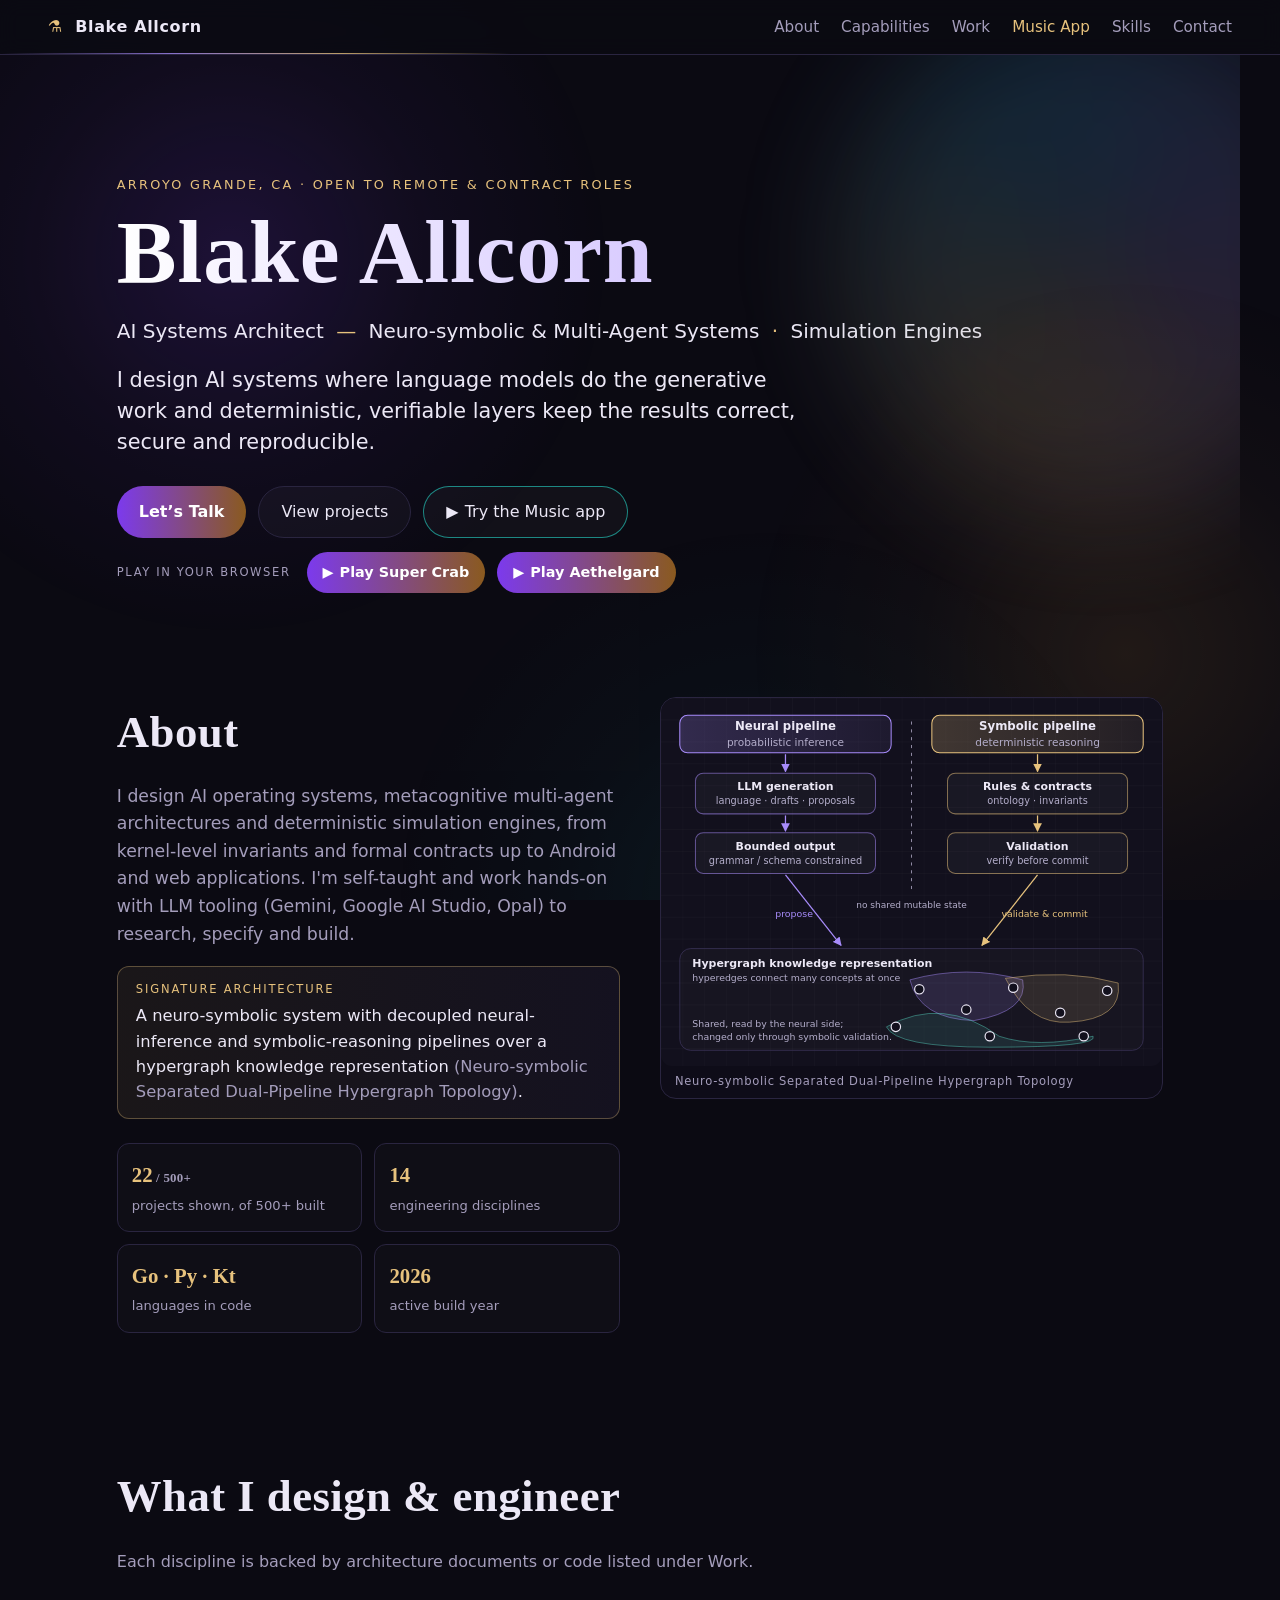
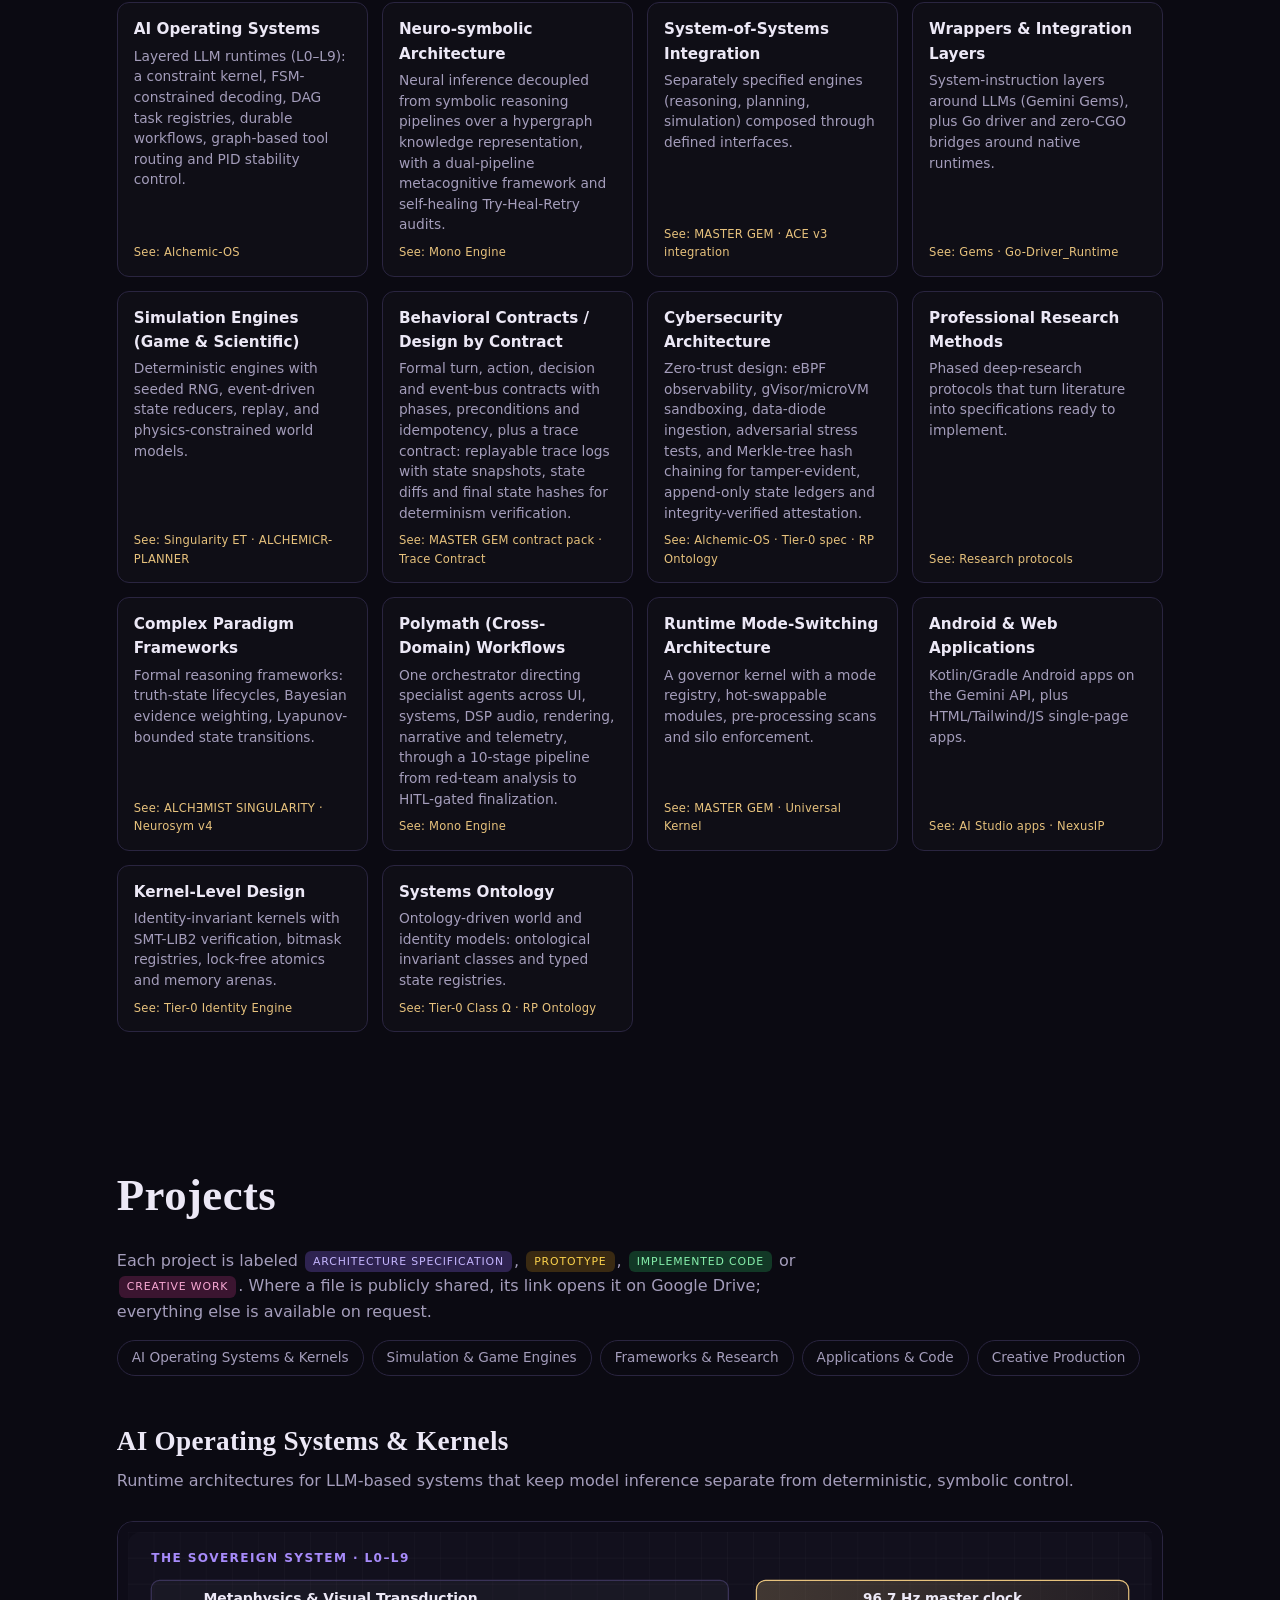
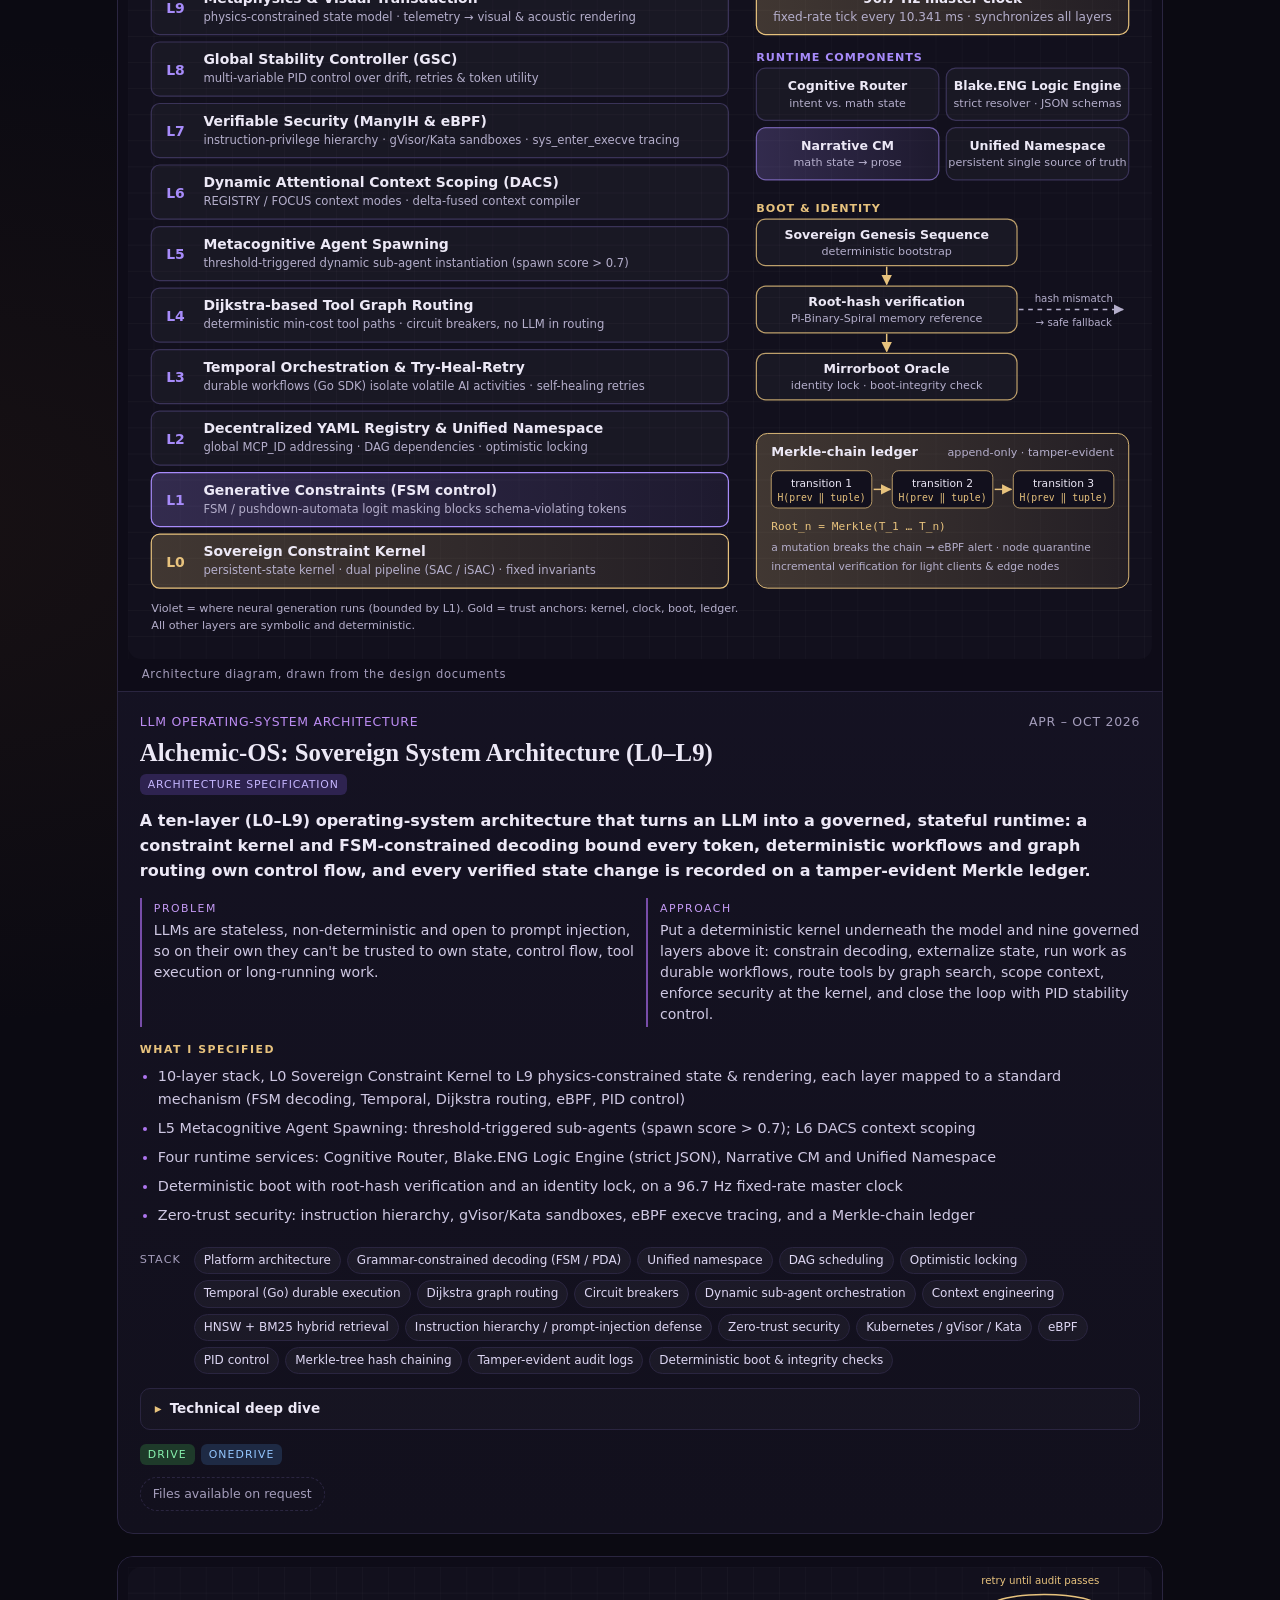
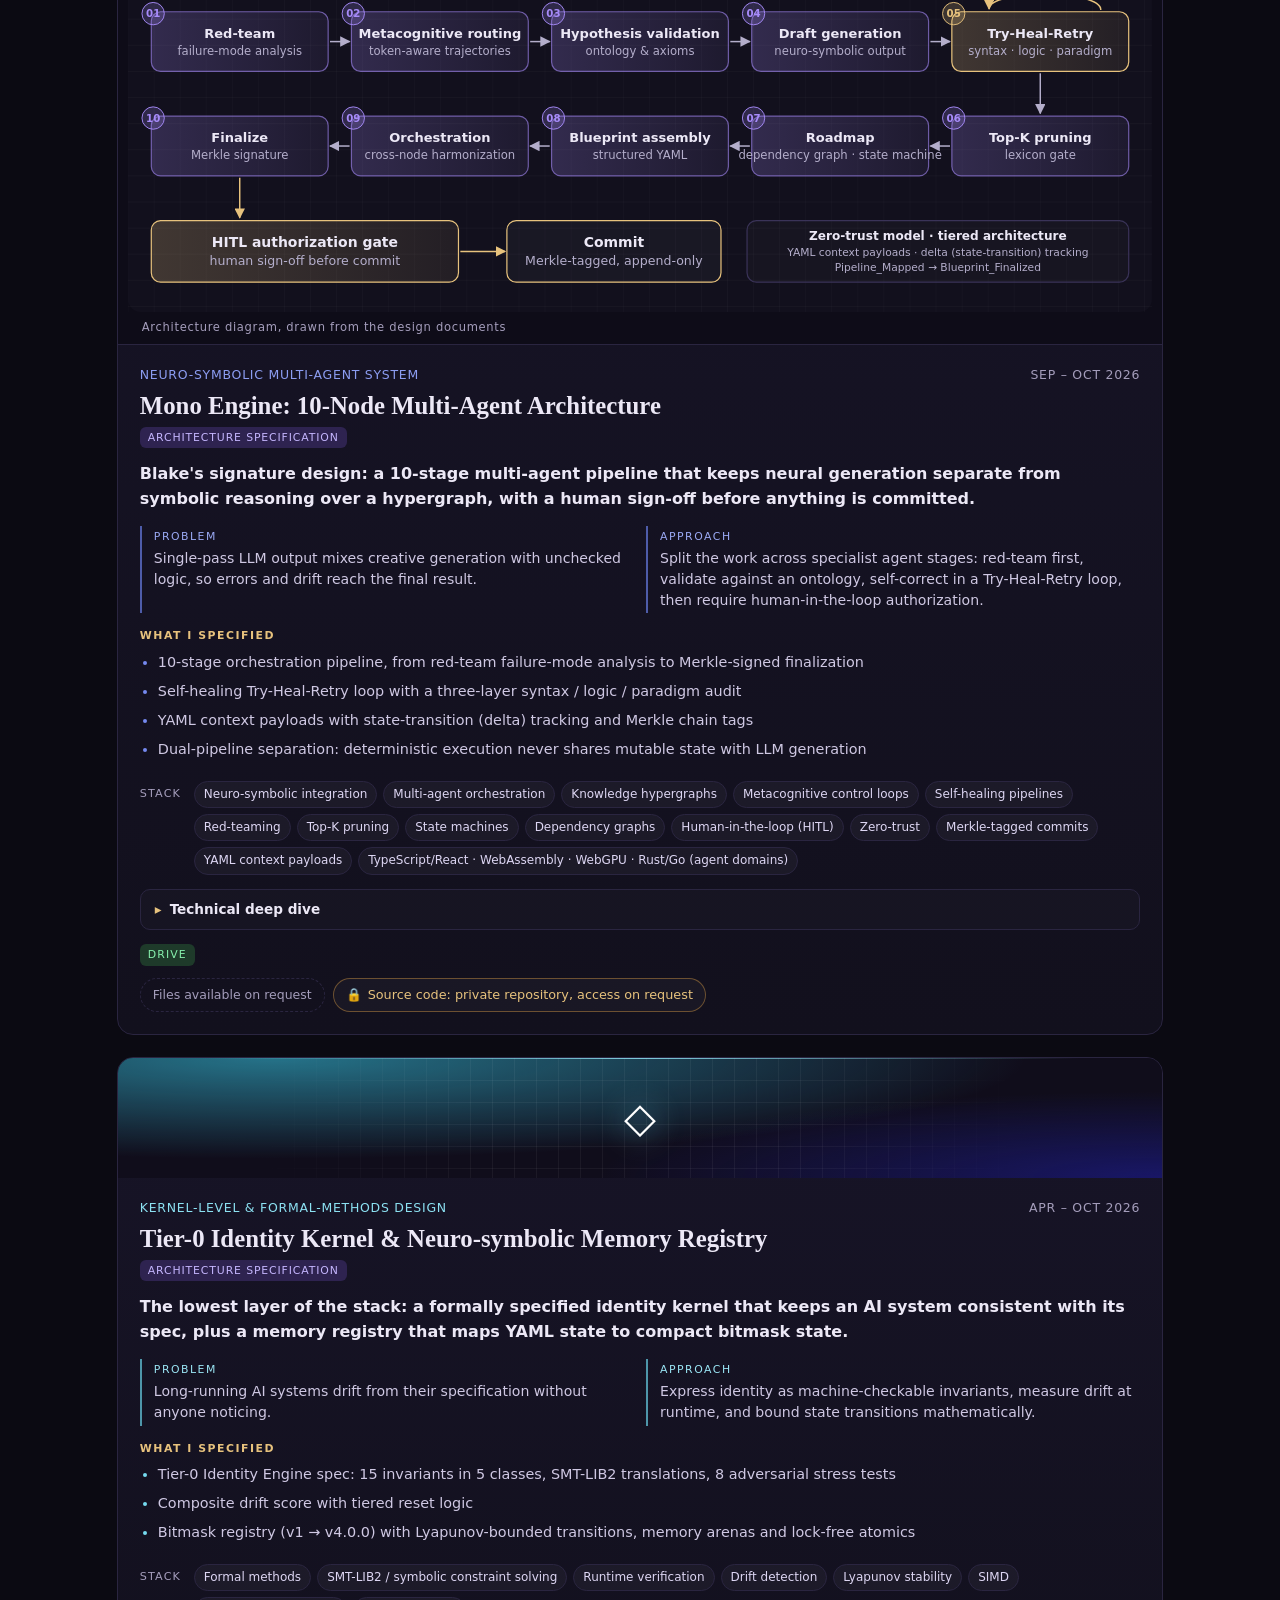
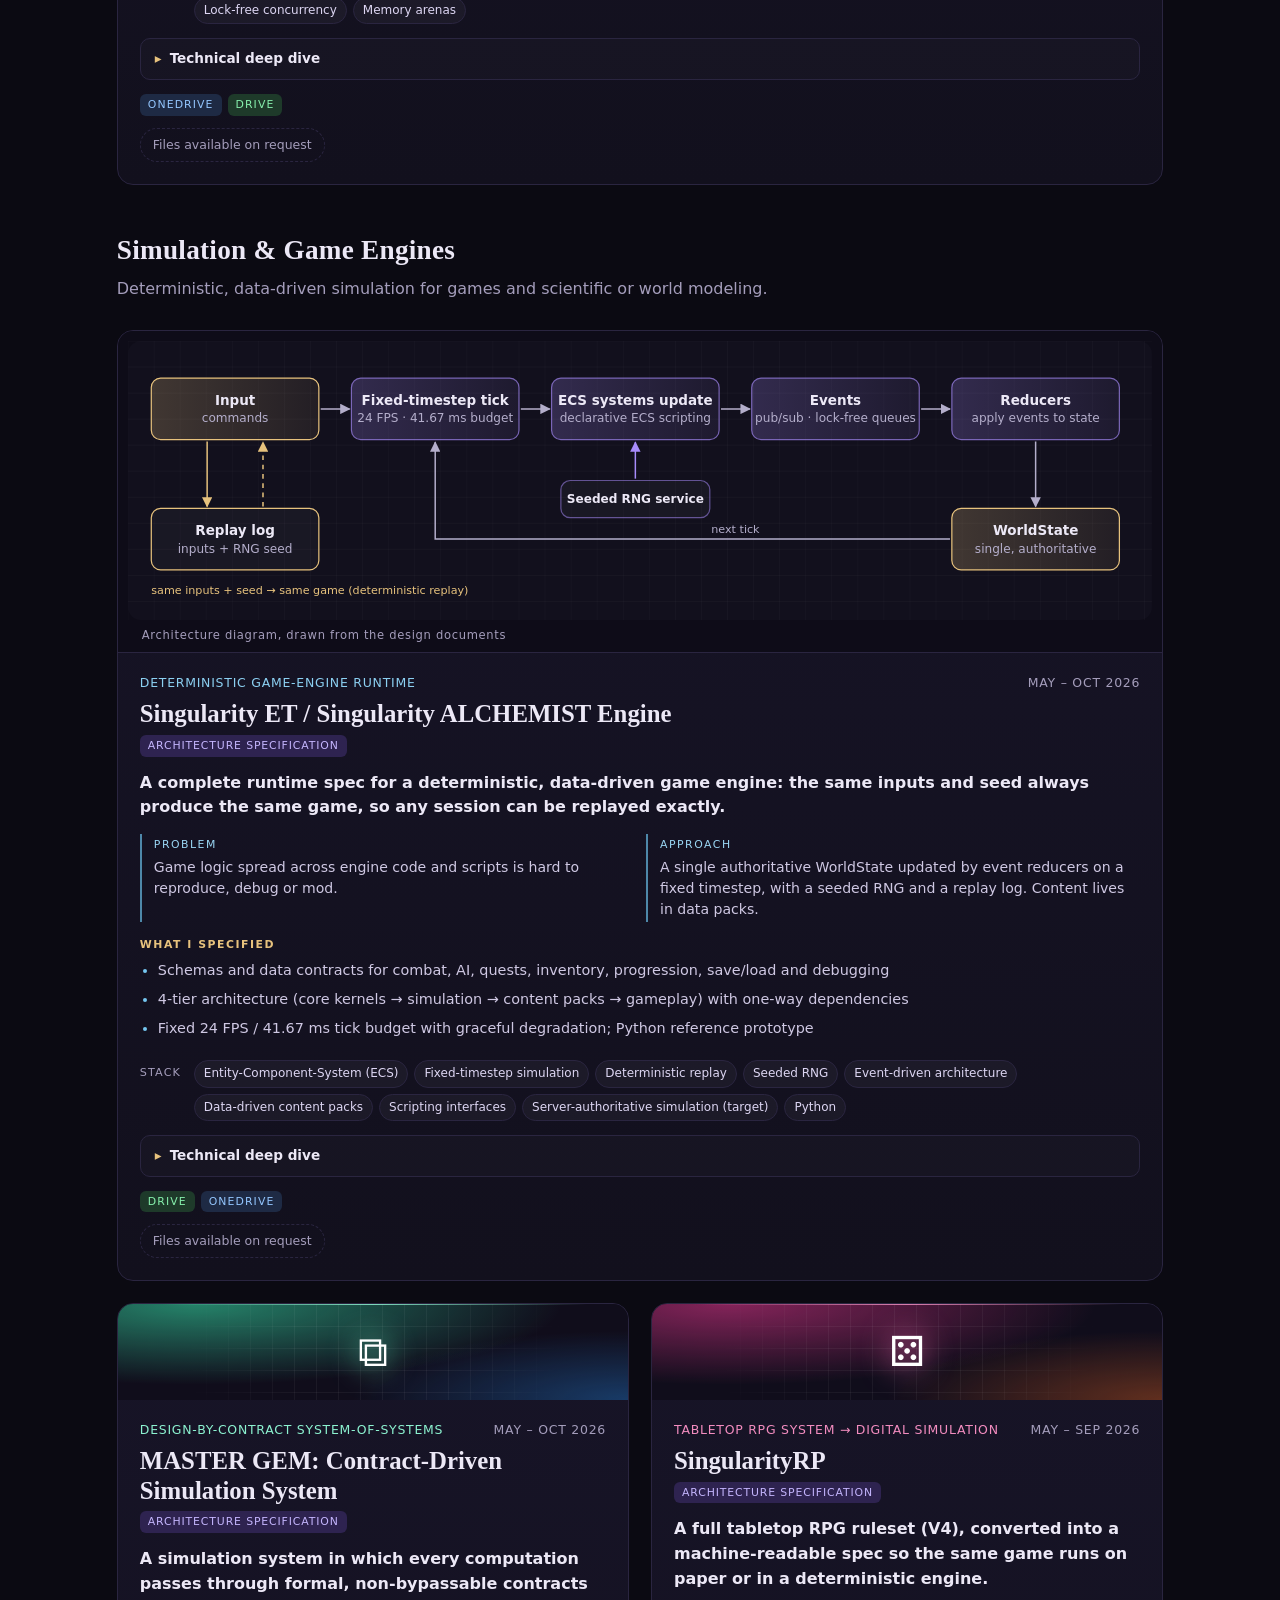
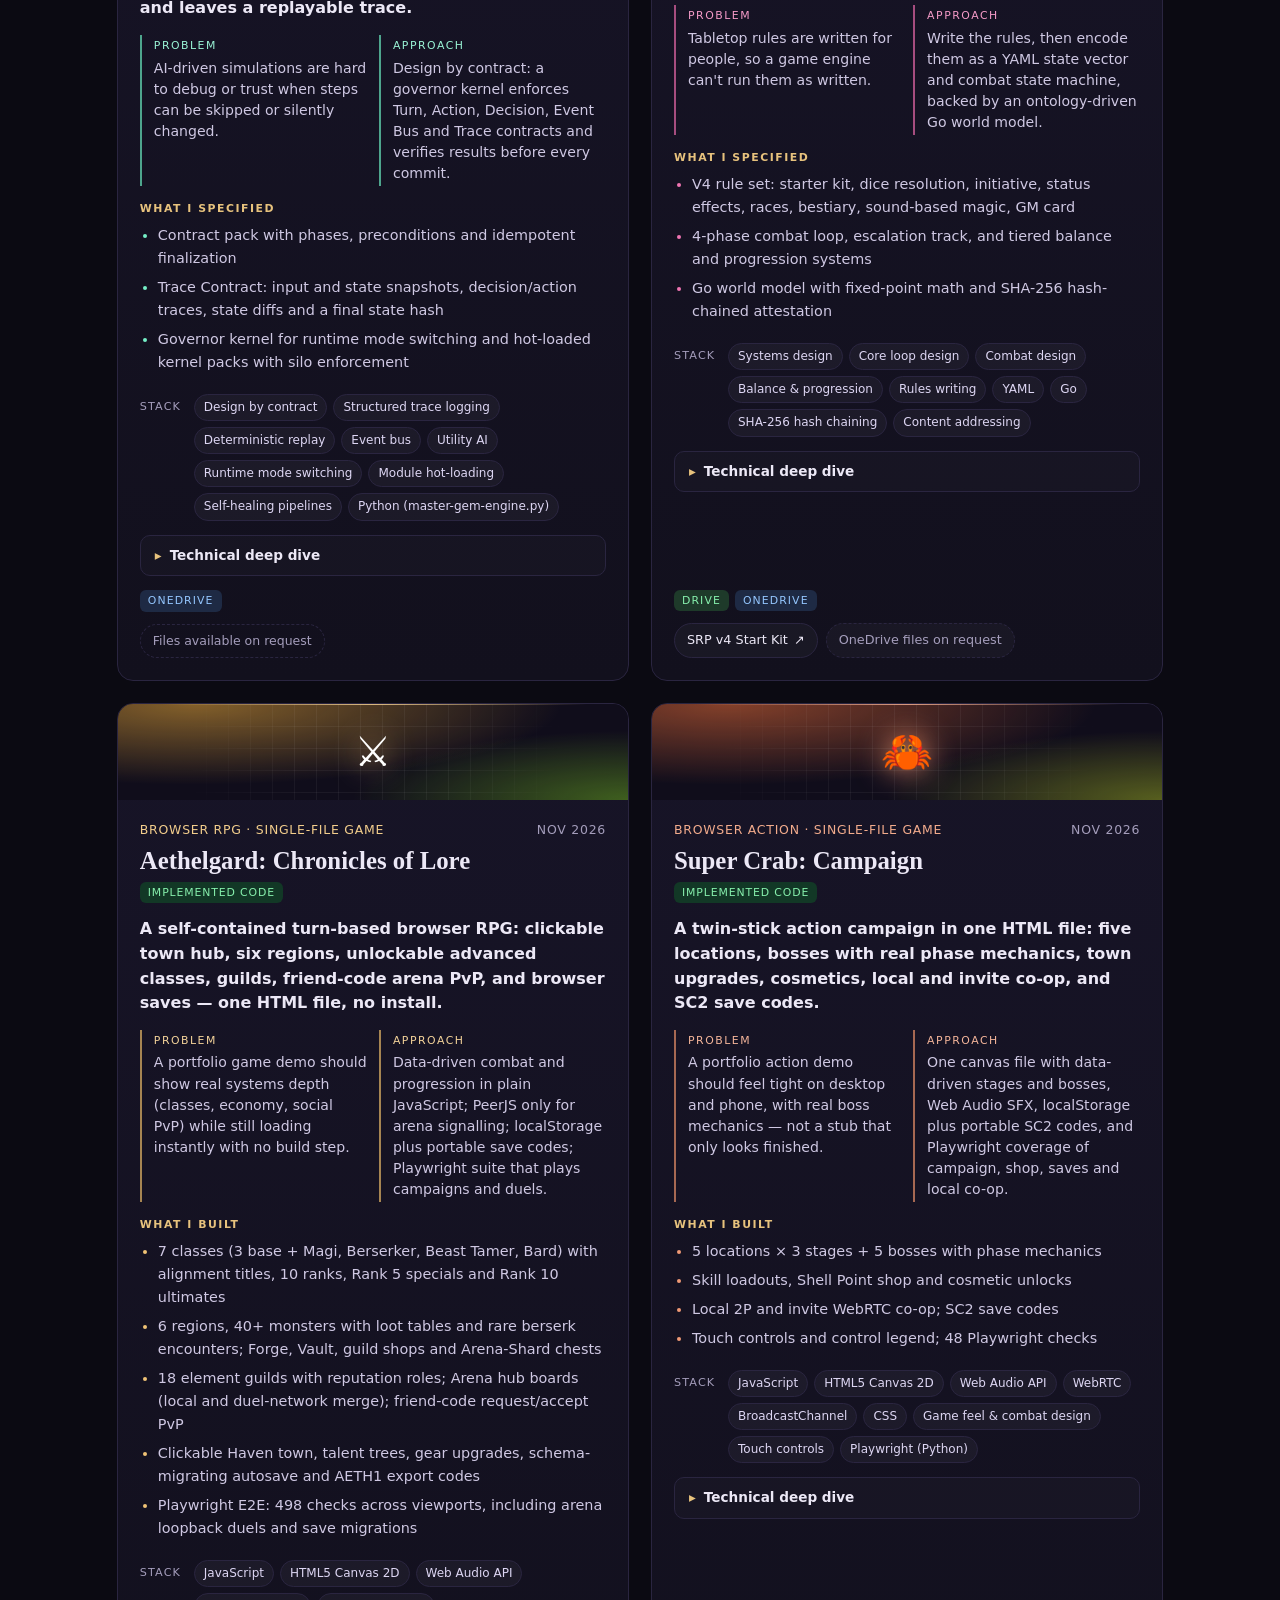
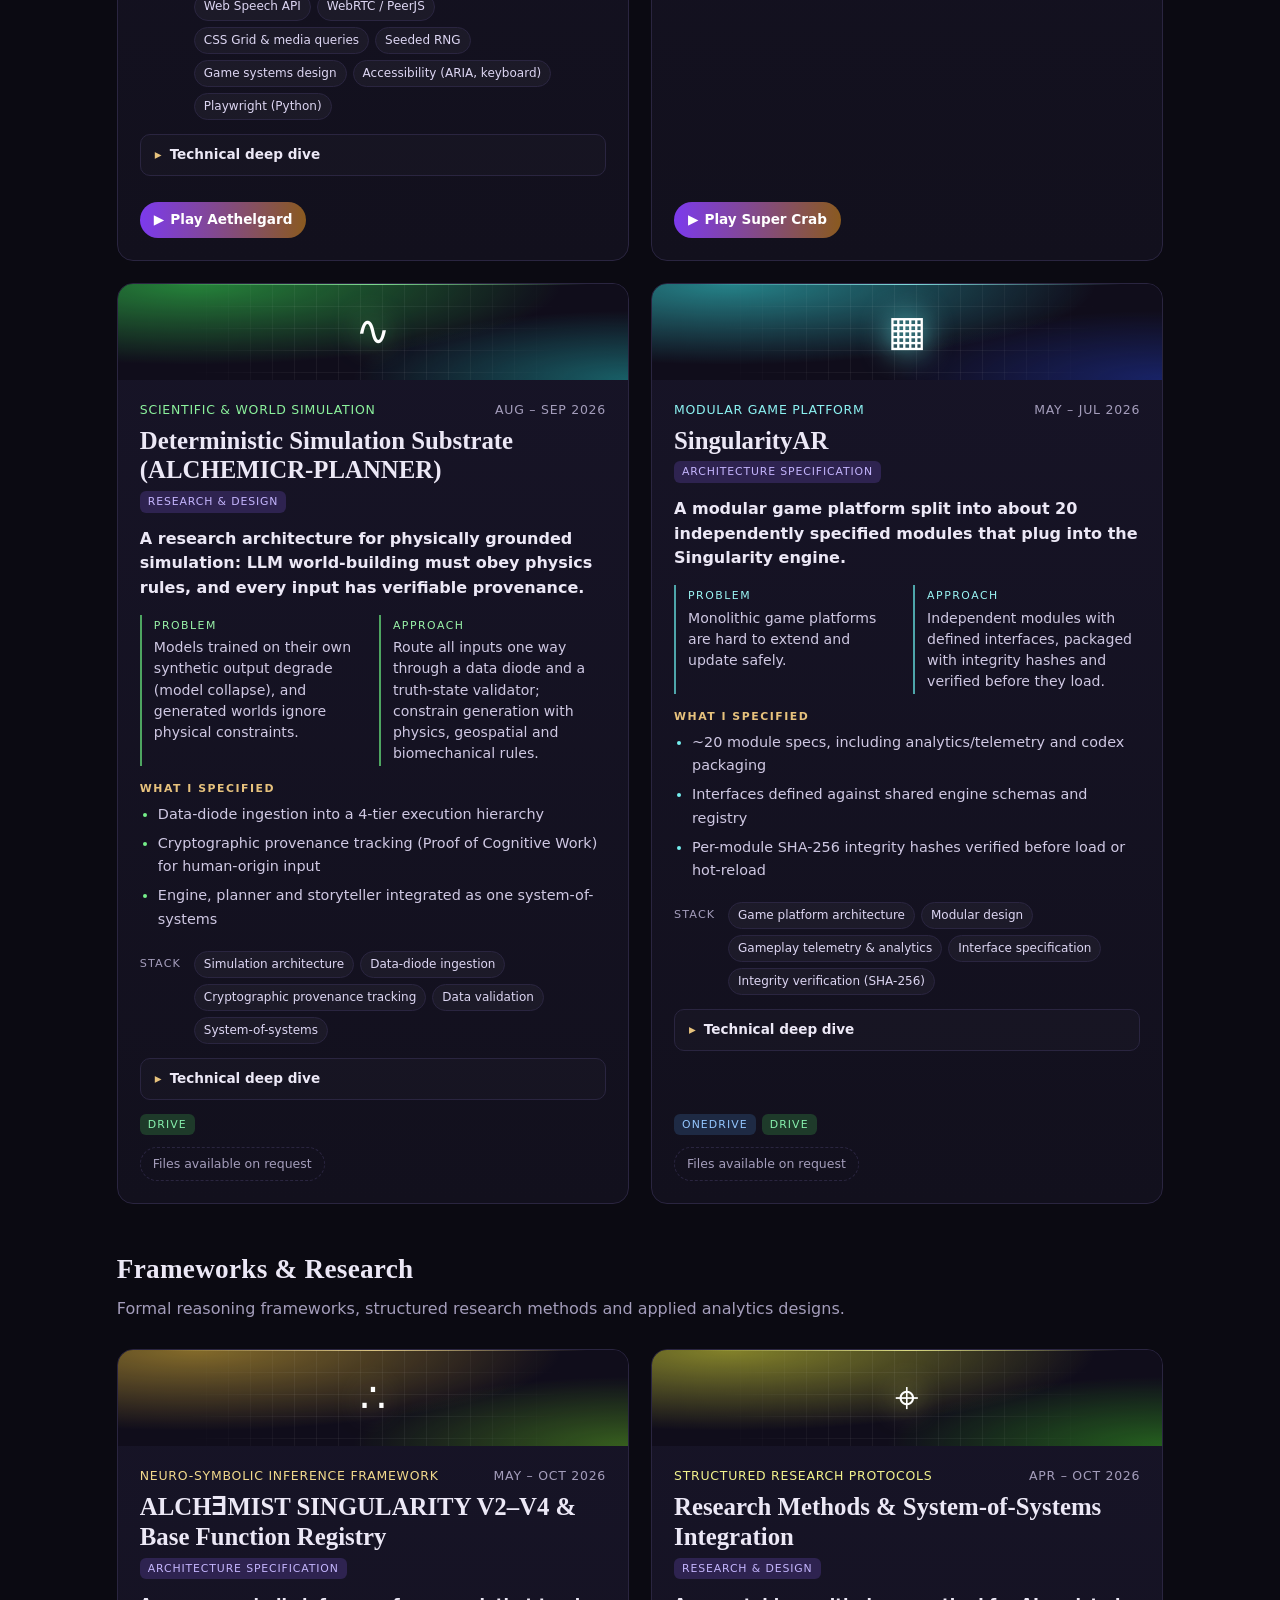
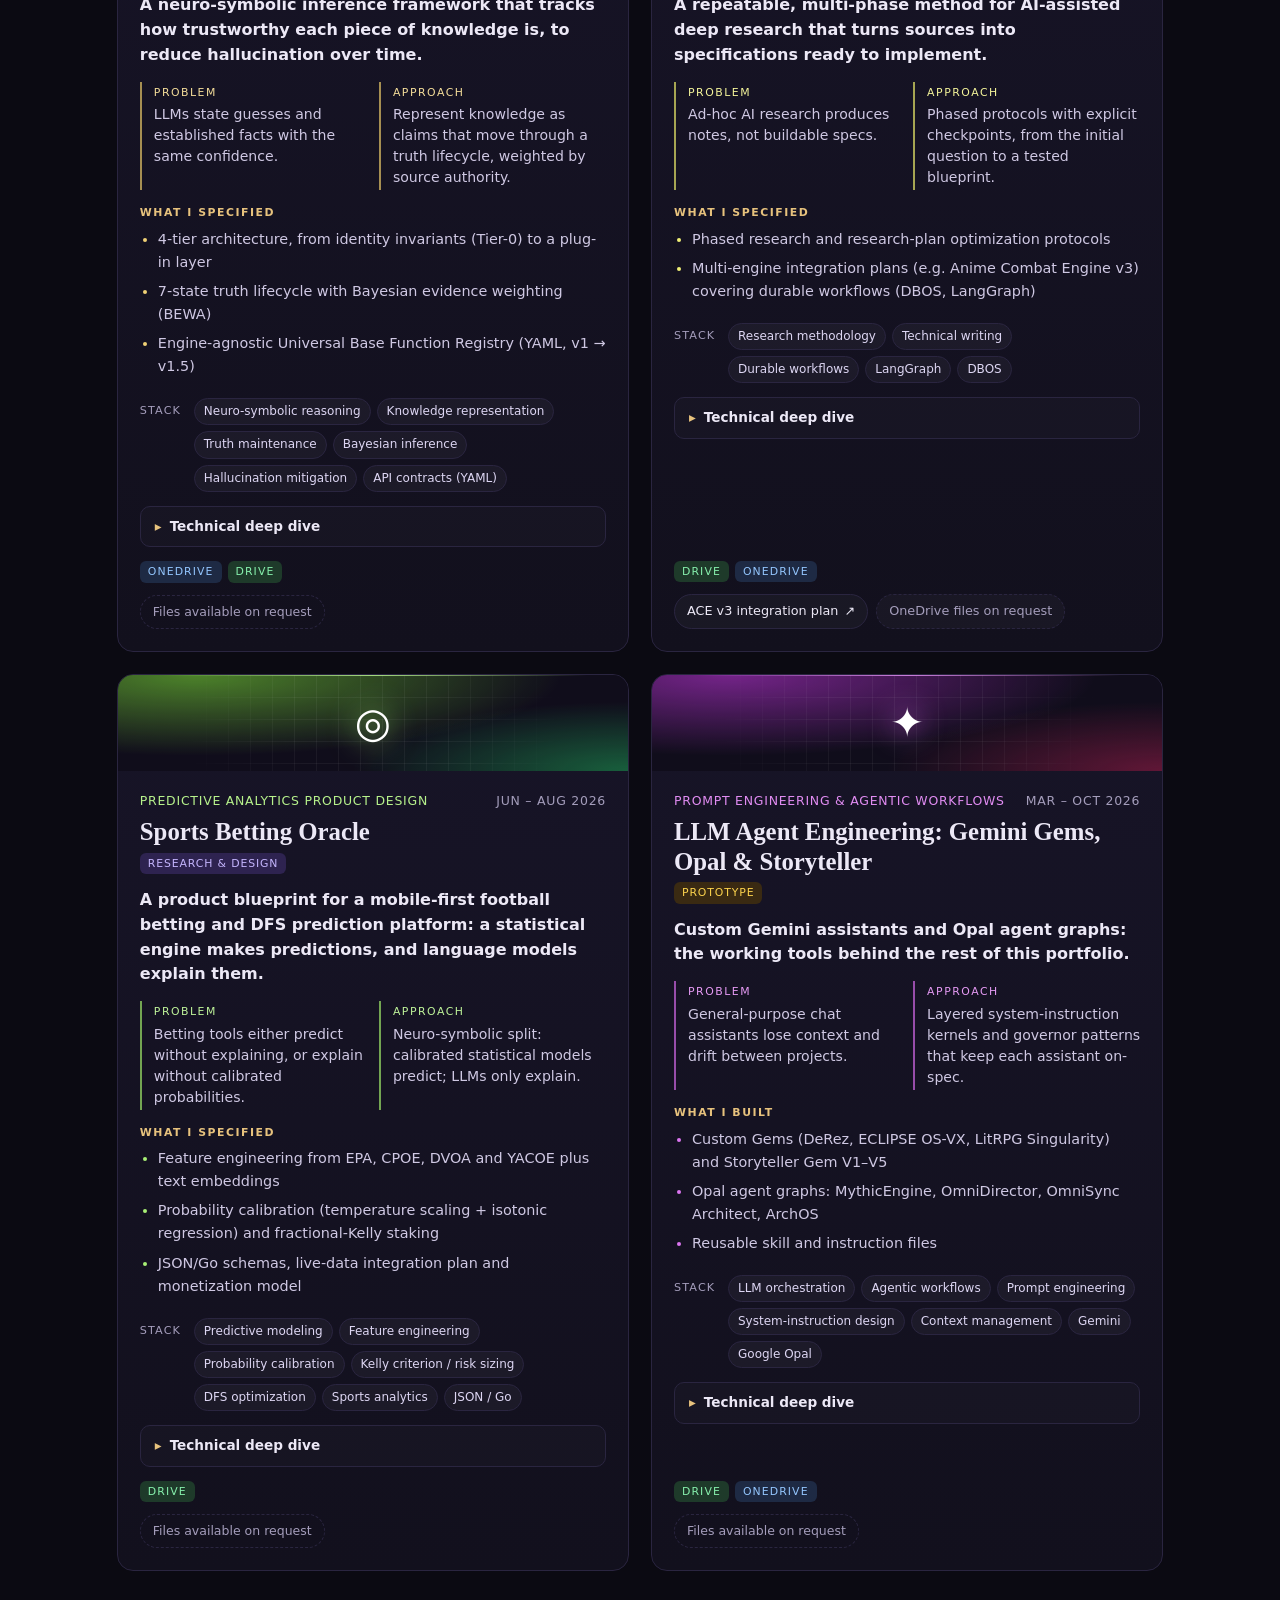
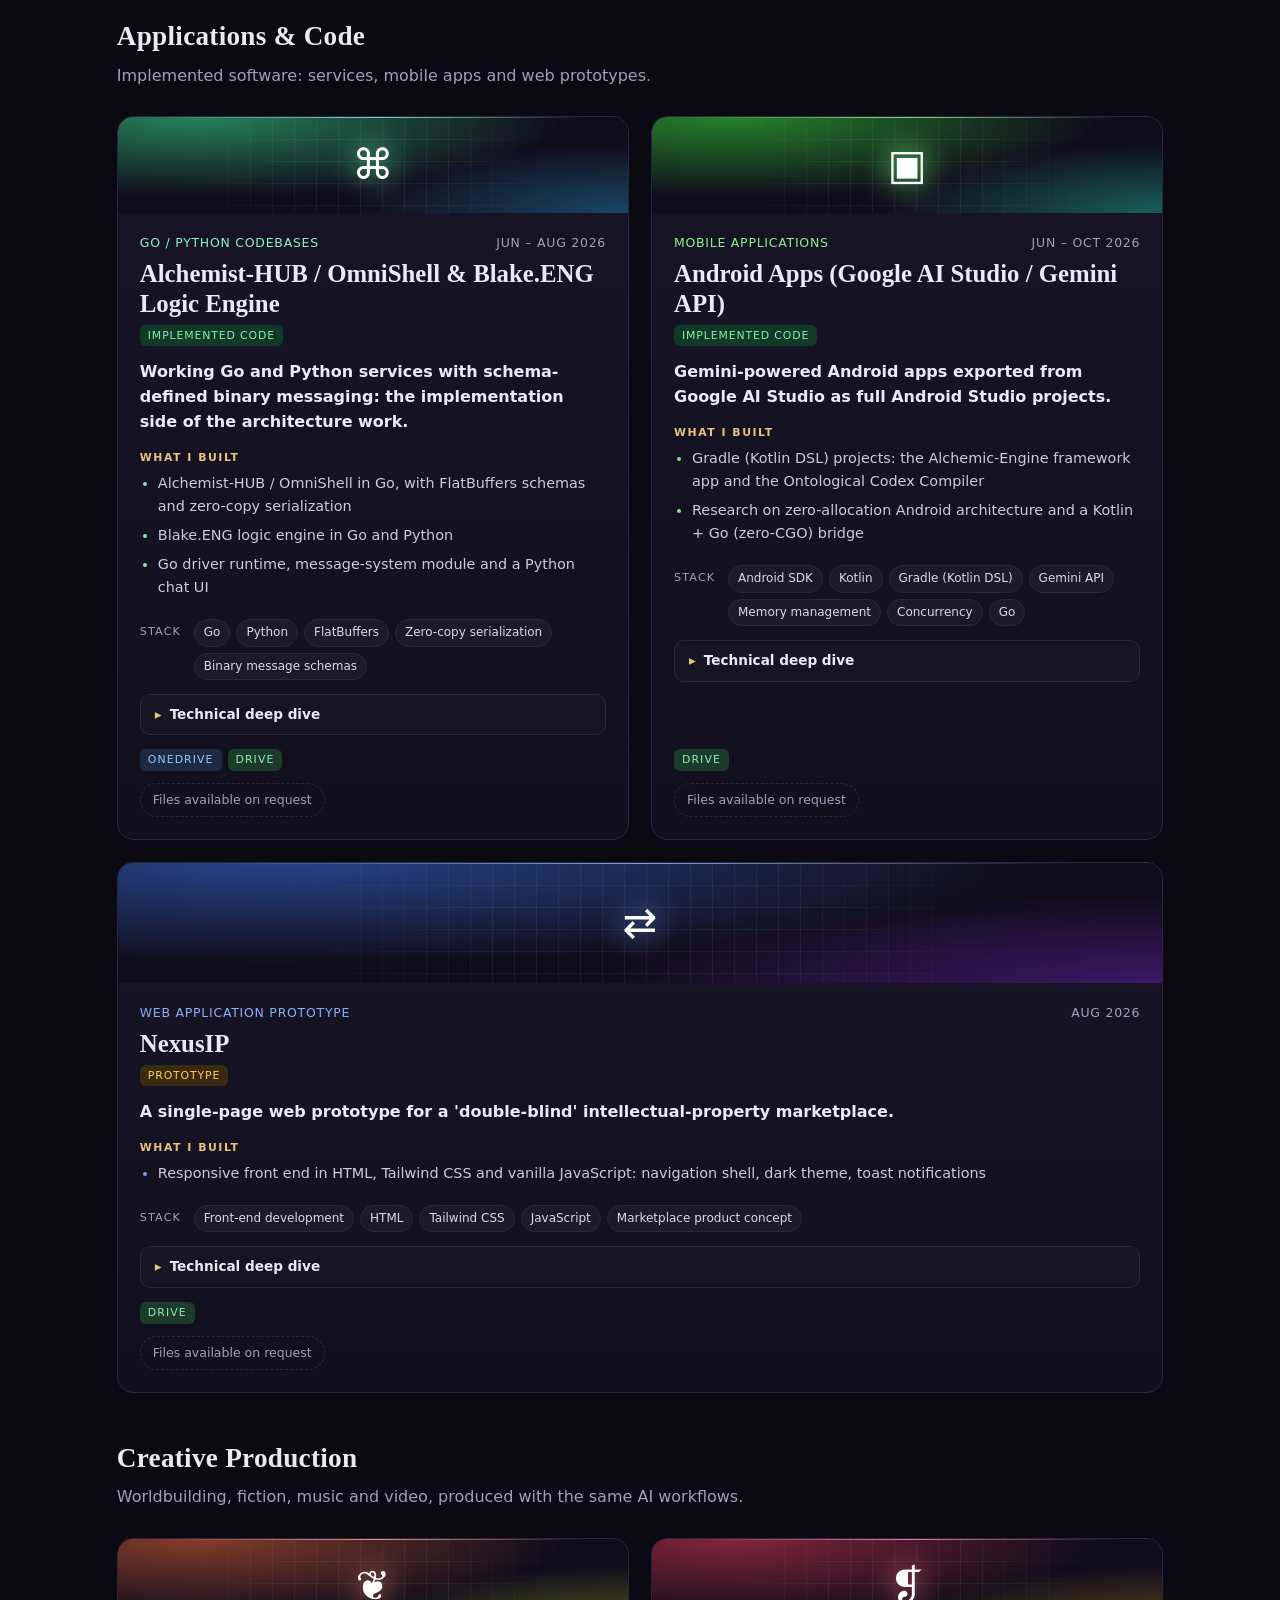
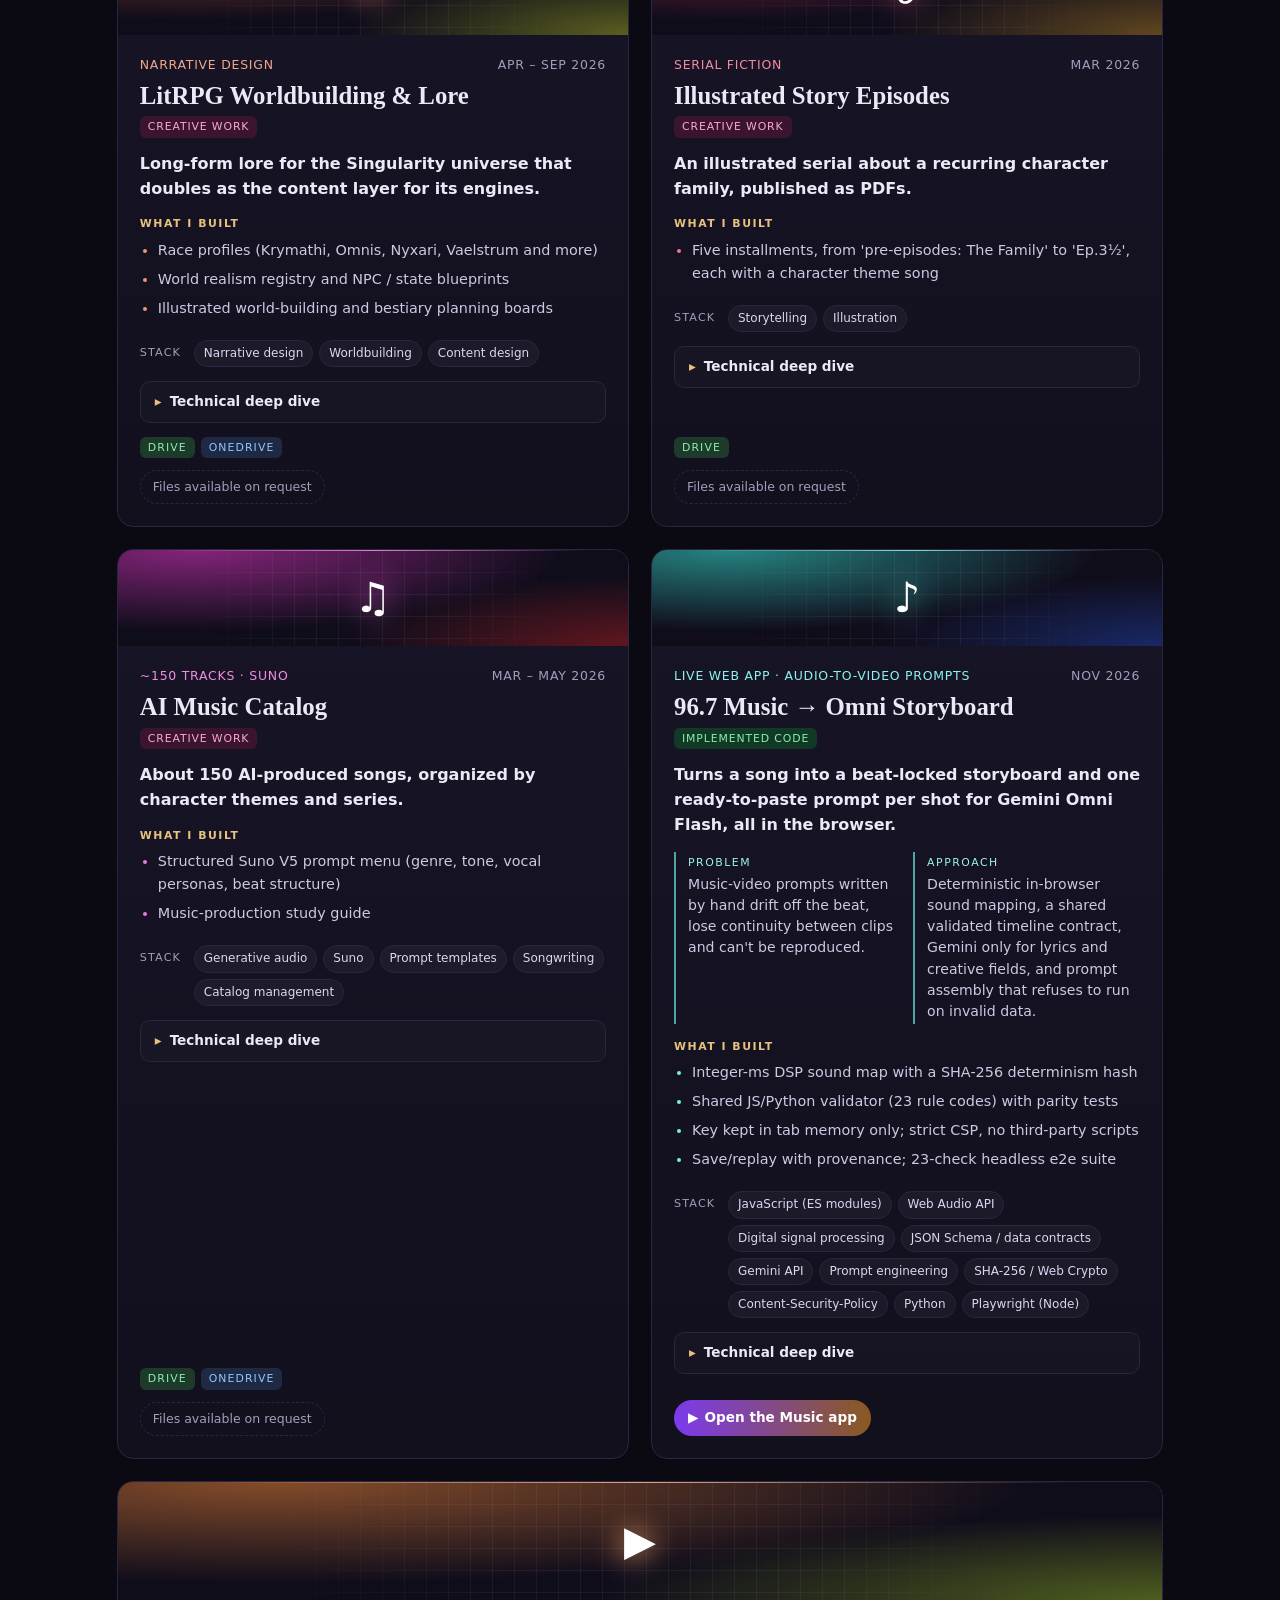
==== commit 8c7ab022: "Portfolio: Play row under the Music app button (Play Super Crab, Play Aethelgard) (sig: BWA_15.20030" ====
--- a/index.html
+++ b/index.html
@@ -6,7 +6,7 @@
 <title>Blake Allcorn | AI Systems Architect: Neuro-symbolic &amp; Multi-Agent Systems, Simulation Engines</title>
 <meta name="description" content="Blake Allcorn: AI systems architect specializing in neuro-symbolic and multi-agent LLM architectures, deterministic simulation and game engines, design-by-contract, zero-trust architecture, Go, Python, Kotlin and Android.">
 <meta name="keywords" content="AI Systems Architect, neuro-symbolic AI, multi-agent systems, LLM orchestration, multi-agent orchestration, agentic workflows, self-healing pipelines, human-in-the-loop, HITL, red-teaming, Top-K pruning, state machines, dependency graphs, prompt engineering, knowledge graph, hypergraph, ontology engineering, simulation engine, game engine, ECS, deterministic replay, event-driven architecture, design by contract, zero-trust, eBPF, Merkle tree, hash chaining, tamper-evident audit logs, append-only ledger, cryptographic provenance, SHA-256, integrity verification, Temporal, Go, Python, Kotlin, Android, FlatBuffers">
-<link rel="stylesheet" href="assets/style.css?v=21dd1cbb">
+<link rel="stylesheet" href="assets/style.css?v=48ba3379">
 <link rel="icon" href="data:image/svg+xml,<svg xmlns='http://www.w3.org/2000/svg' viewBox='0 0 100 100'><text y='.9em' font-size='90'>⚗</text></svg>">
 </head>
 <body id="top">
@@ -28,6 +28,11 @@
     <a class="btn btn--primary btn--lg" href="#contact">Let&rsquo;s Talk</a>
     <a class="btn btn--lg" href="#work">View projects</a>
     <a class="btn btn--lg btn--glow" href="music/"><span aria-hidden="true">▶</span> Try the Music app</a>
+  </div>
+  <div class="cta cta--play" aria-label="Playable games">
+    <span class="cta__label">Play in your browser</span>
+    <a class="btn btn--play" href="play/super-crab/"><span aria-hidden="true">▶</span> Play Super Crab</a>
+    <a class="btn btn--play" href="play/aethelgard/"><span aria-hidden="true">▶</span> Play Aethelgard</a>
   </div>
 </section>
 
--- a/assets/style.css
+++ b/assets/style.css
@@ -209,3 +209,6 @@
 .btn--play::after{content:"";position:absolute;inset:0;background:linear-gradient(110deg,transparent 30%,#ffffff30 50%,transparent 70%);transform:translateX(-120%);animation:btnSheen 4.5s ease-in-out infinite}
 @keyframes btnSheen{60%,100%{transform:translateX(120%)}}
 @media (prefers-reduced-motion:reduce){.ambient i,.aura,.nav::after,.btn--glow,.btn--play::after,.card:hover::before,.card:focus-within::before{animation:none!important}}
+/* hero quick-play row (games) */
+.cta--play{margin-top:14px;align-items:center}
+.cta__label{font-size:.72rem;letter-spacing:.14em;text-transform:uppercase;color:var(--muted,#9a93b0);margin-right:4px}
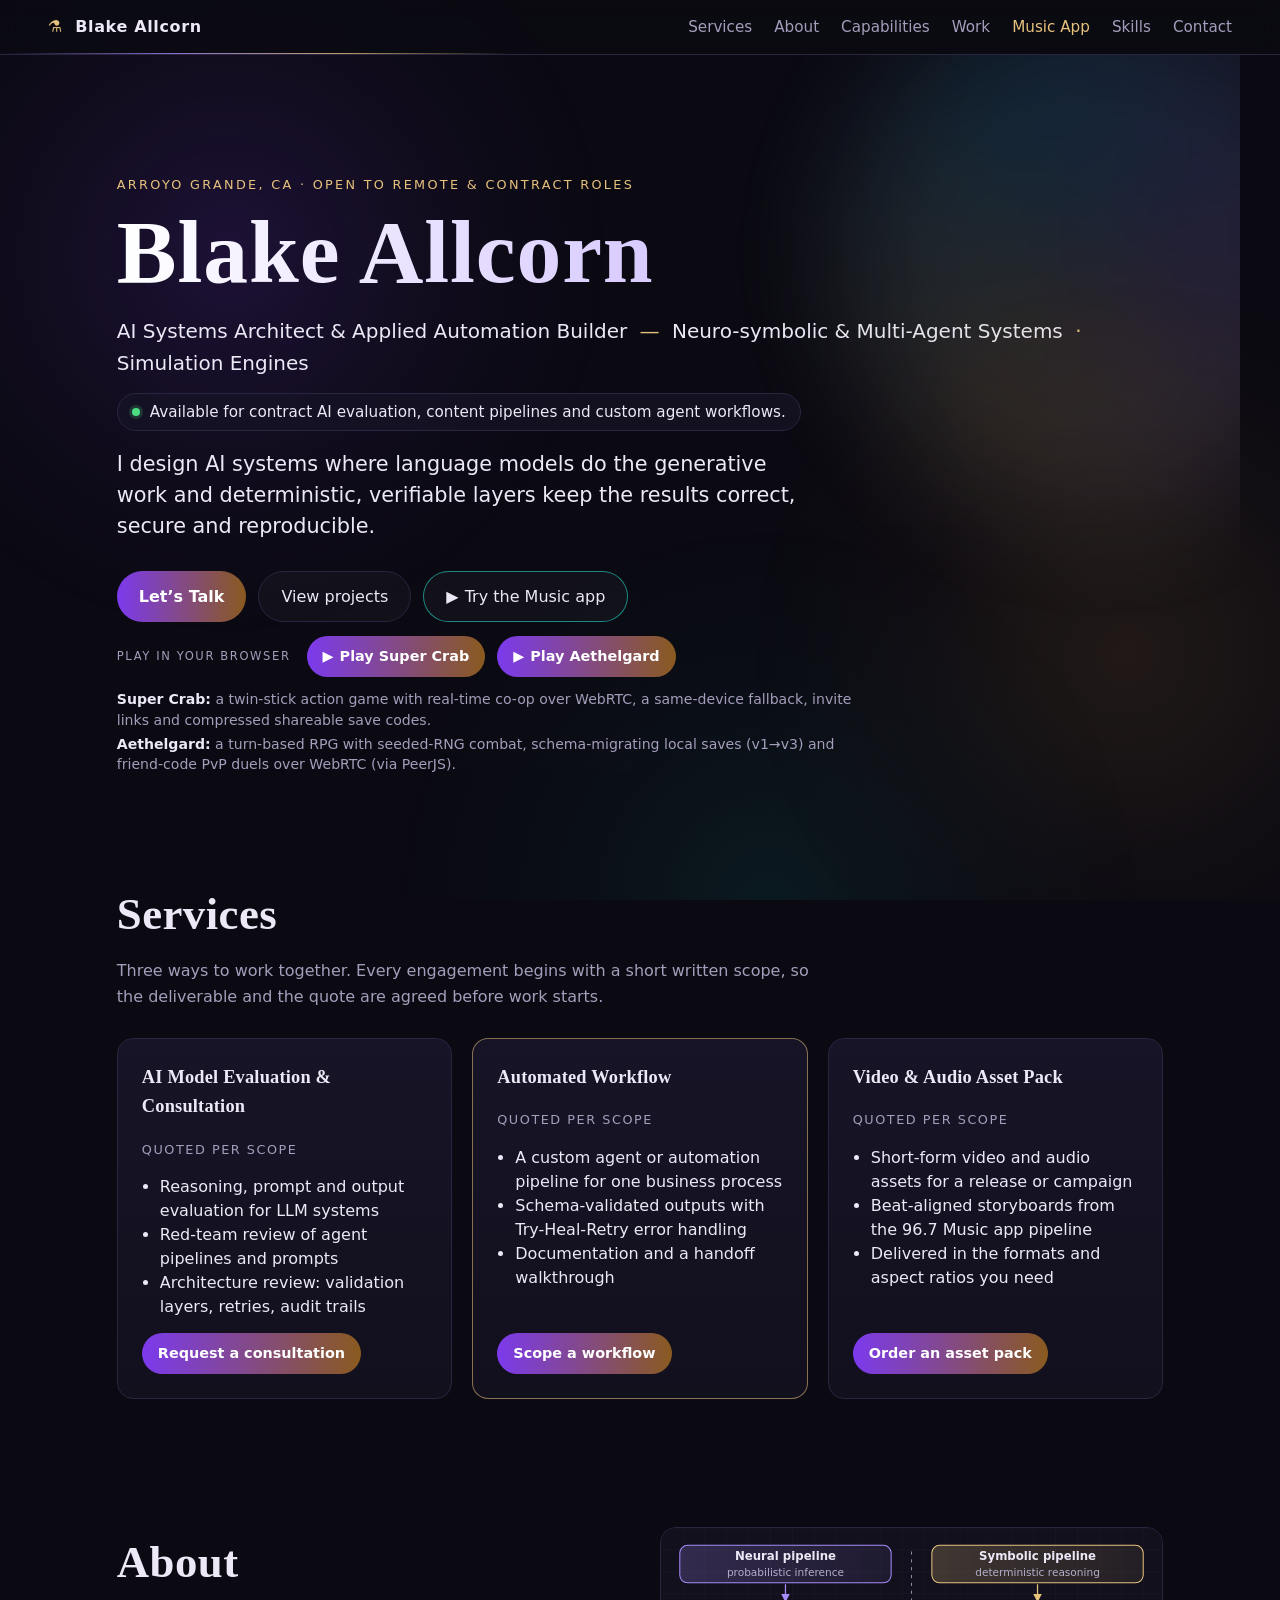
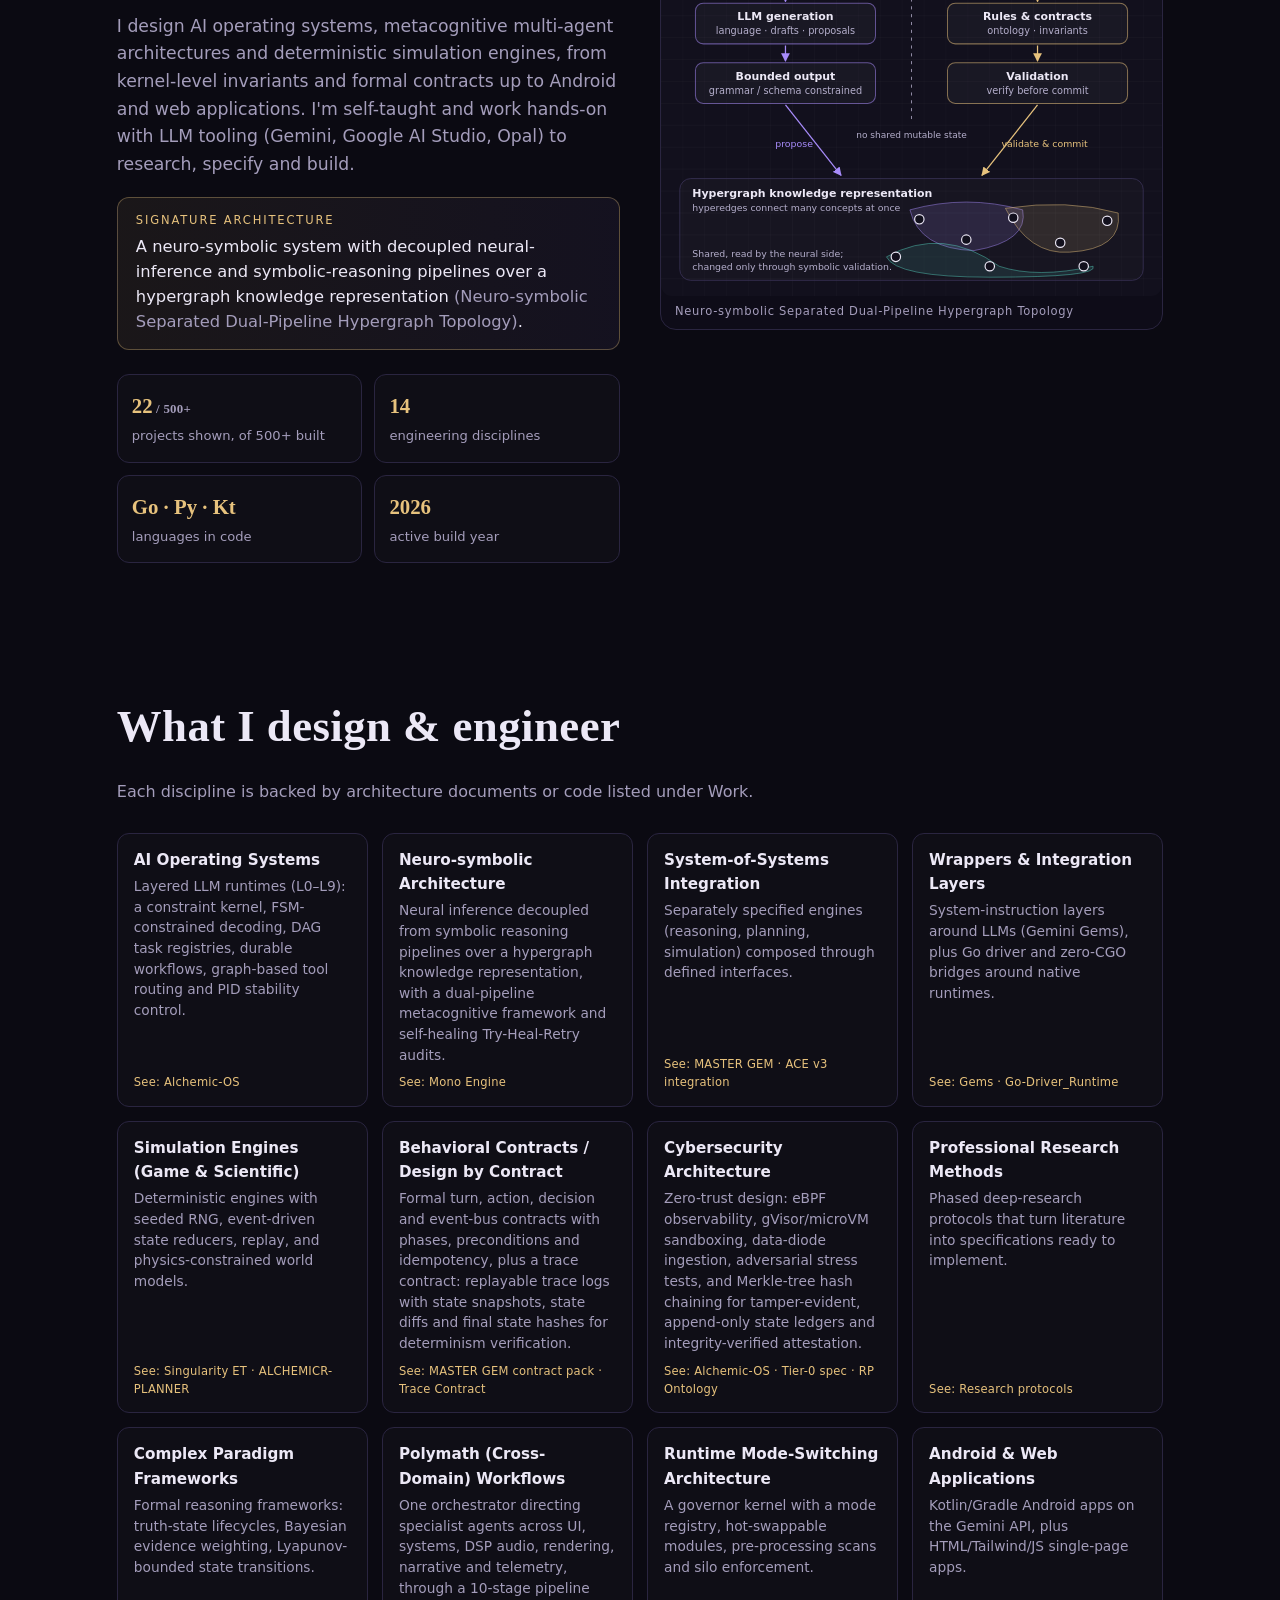
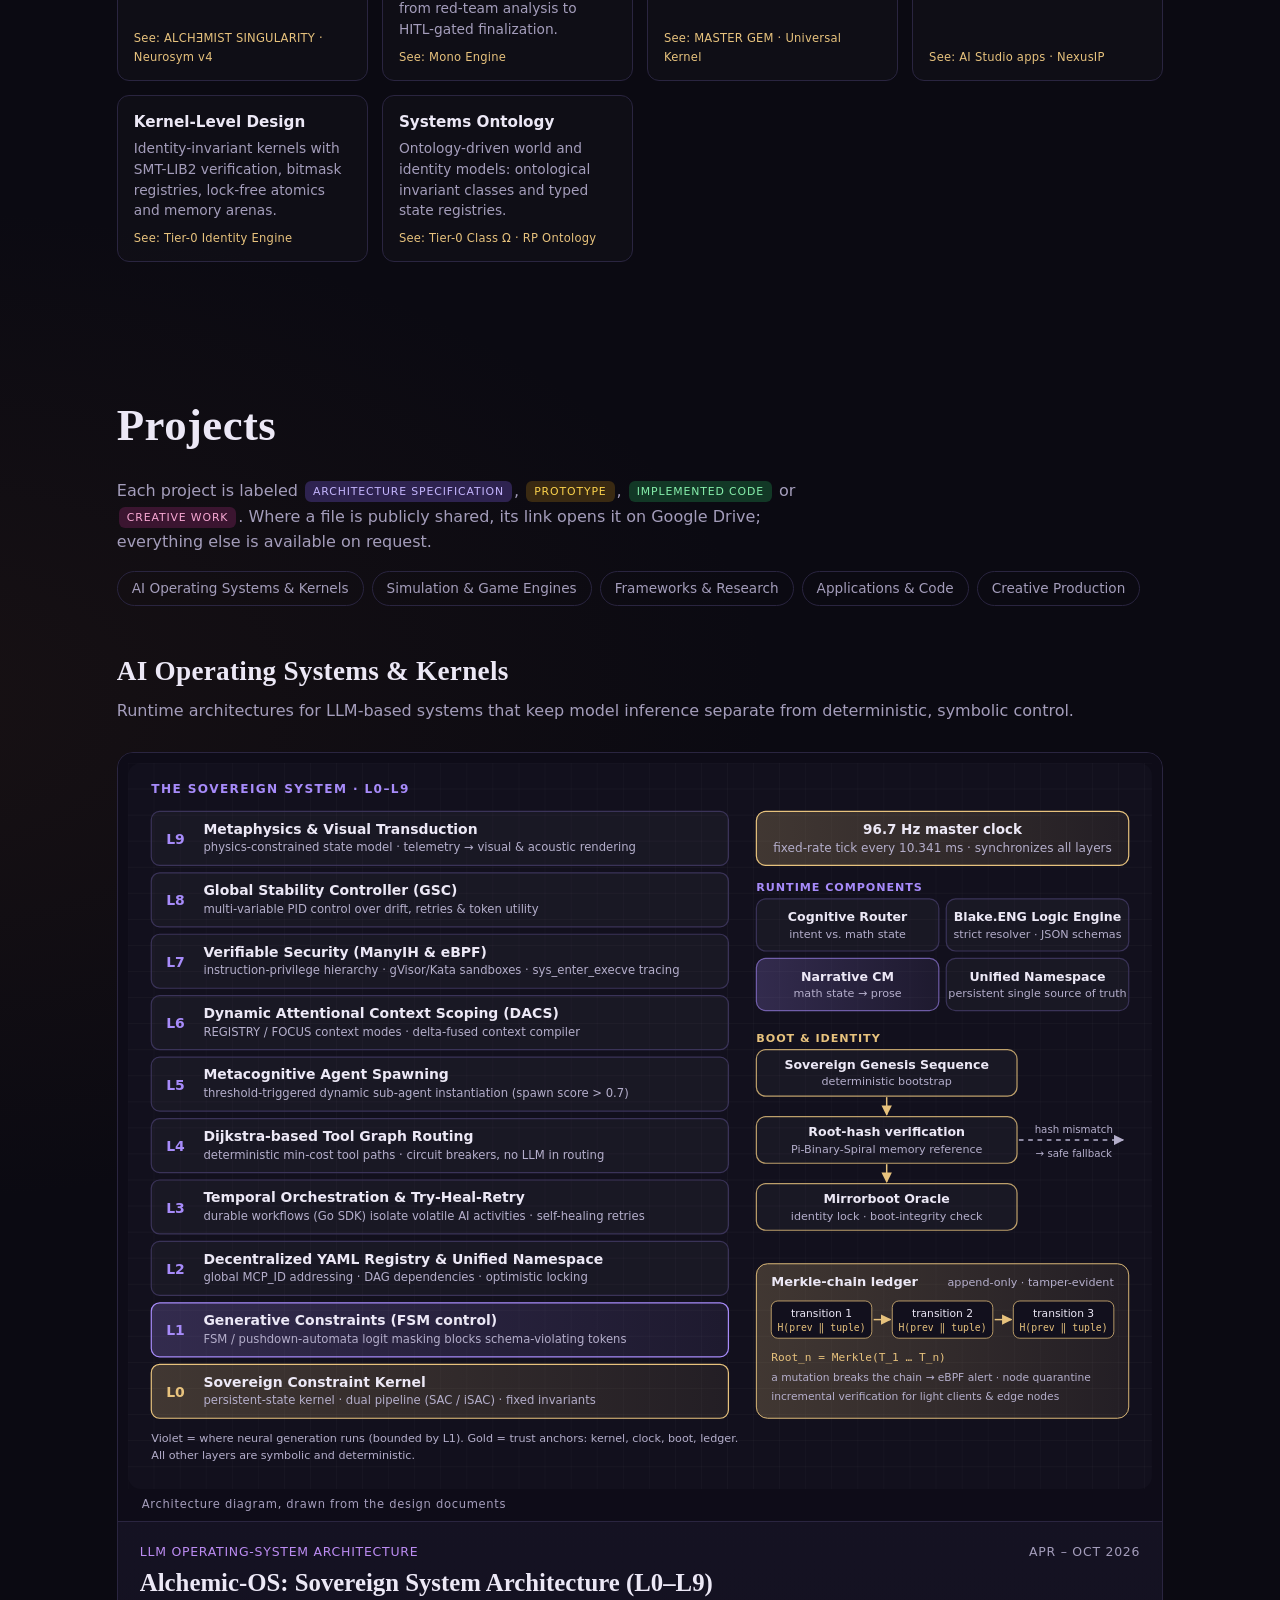
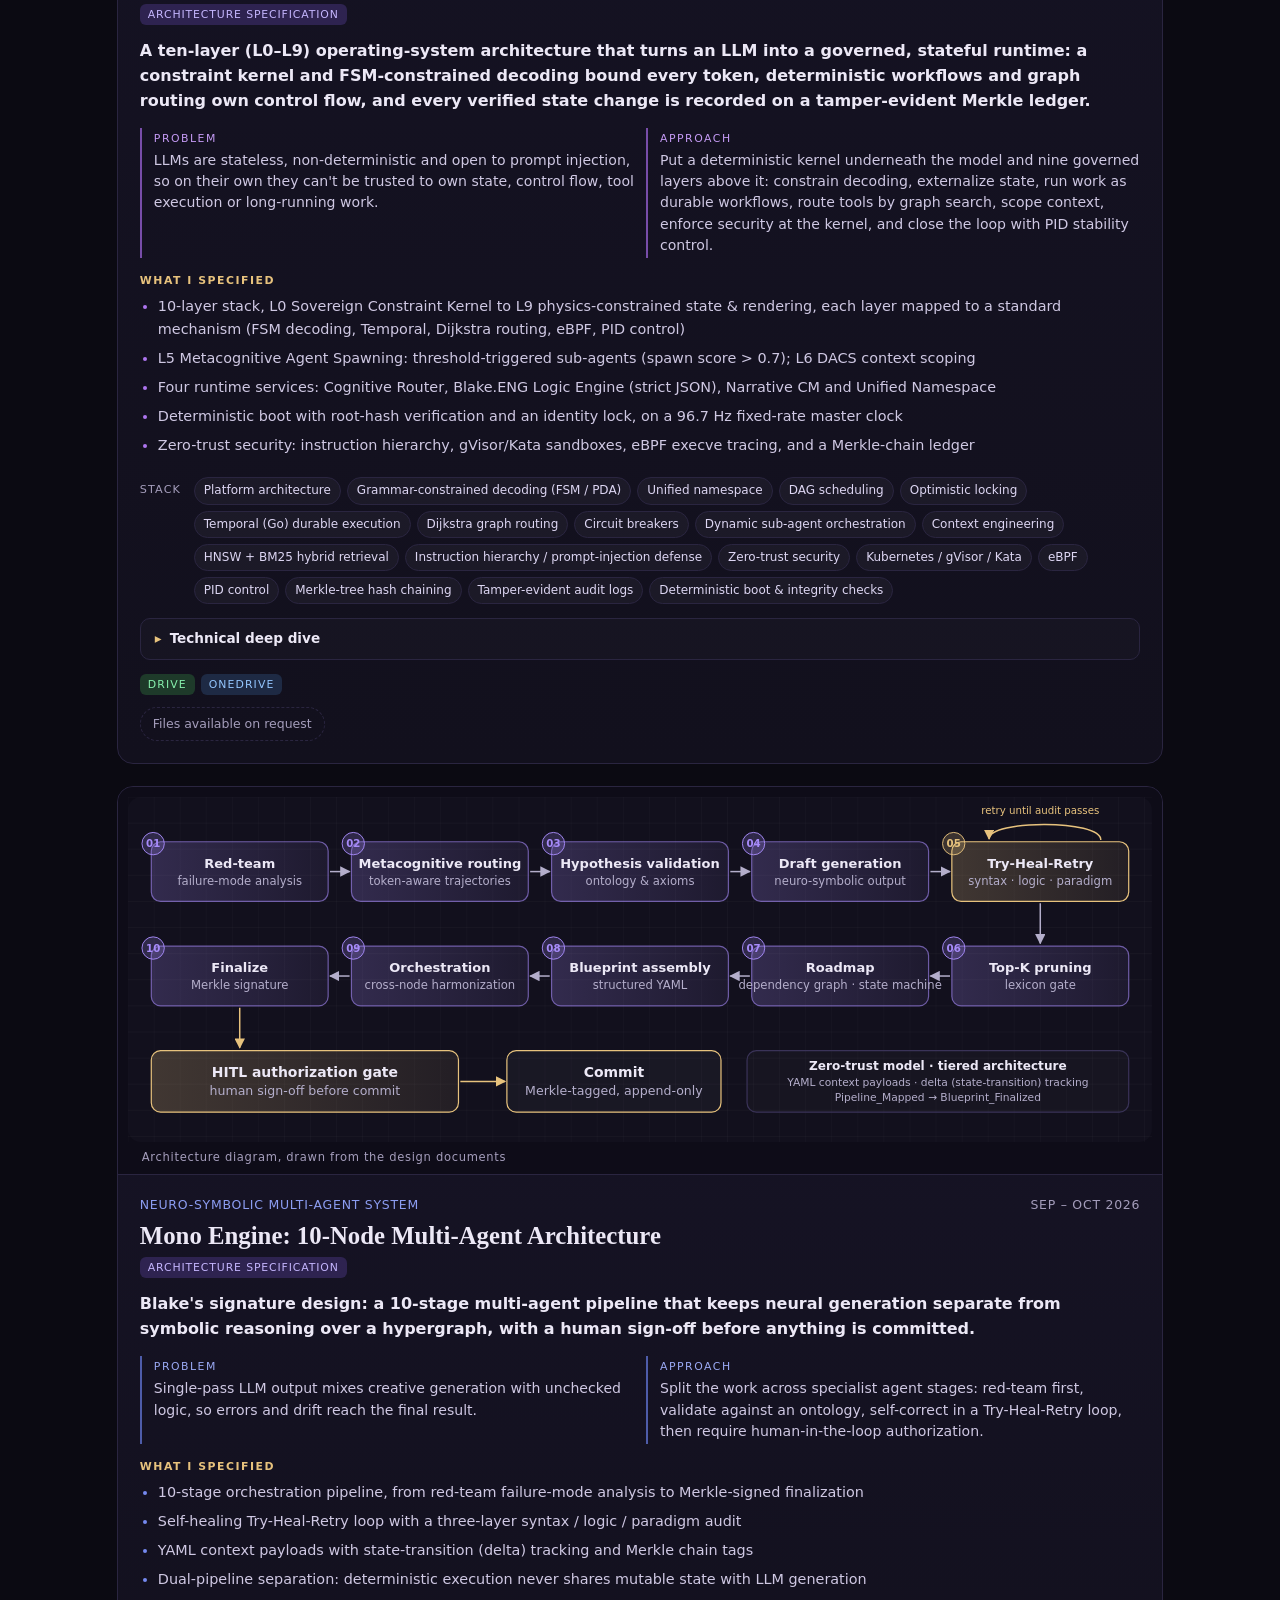
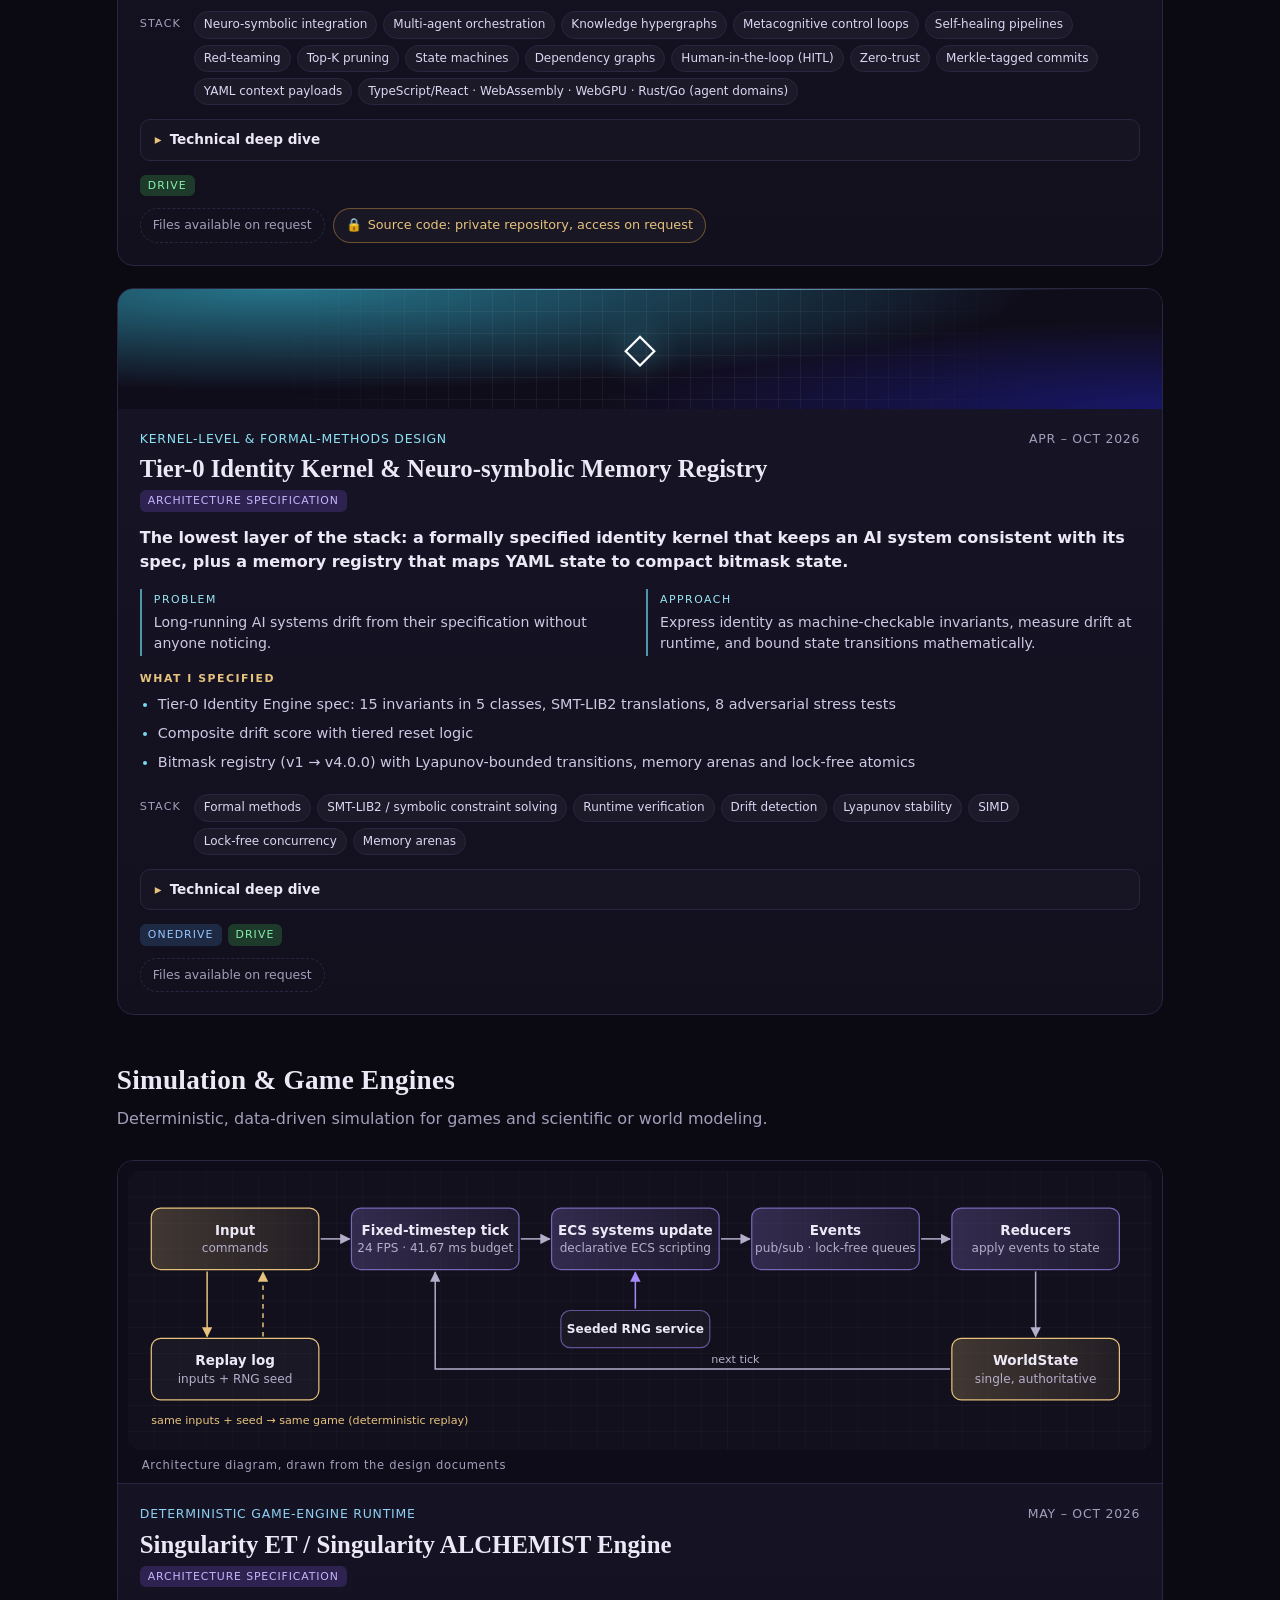
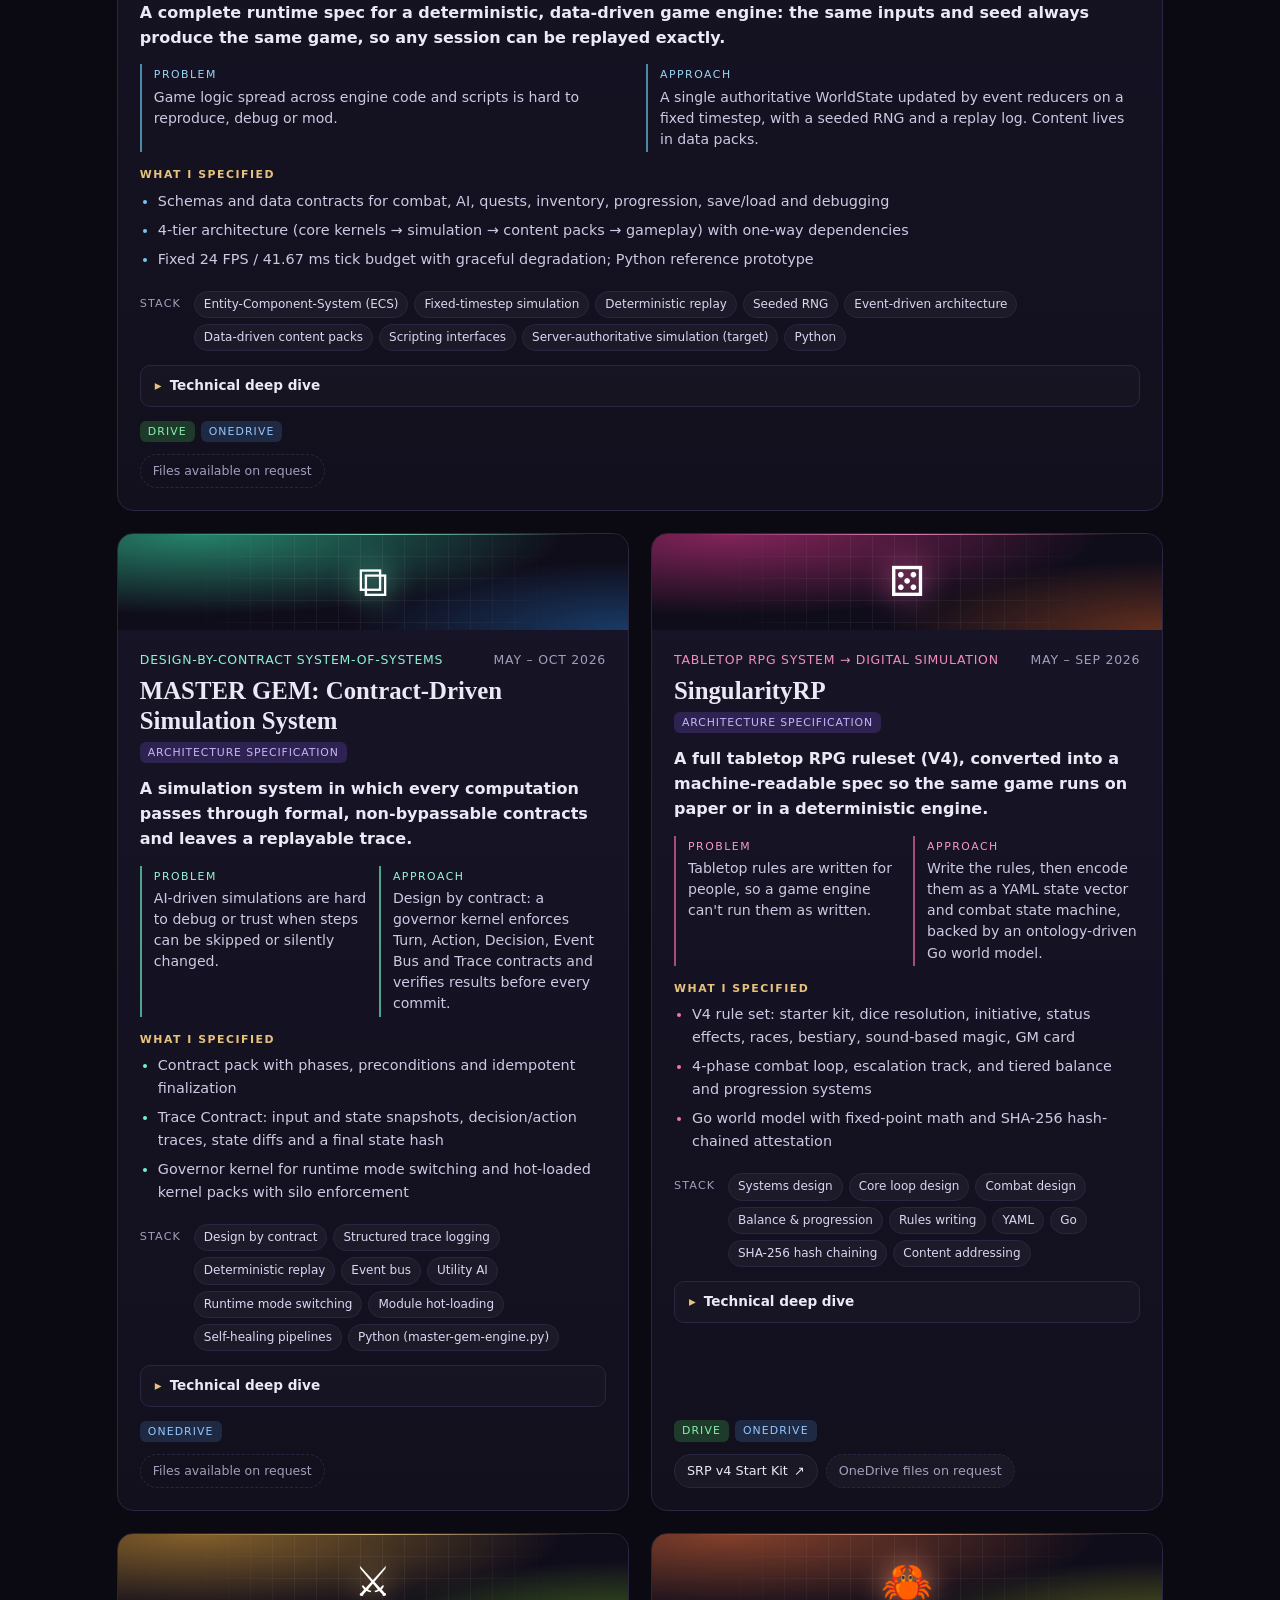
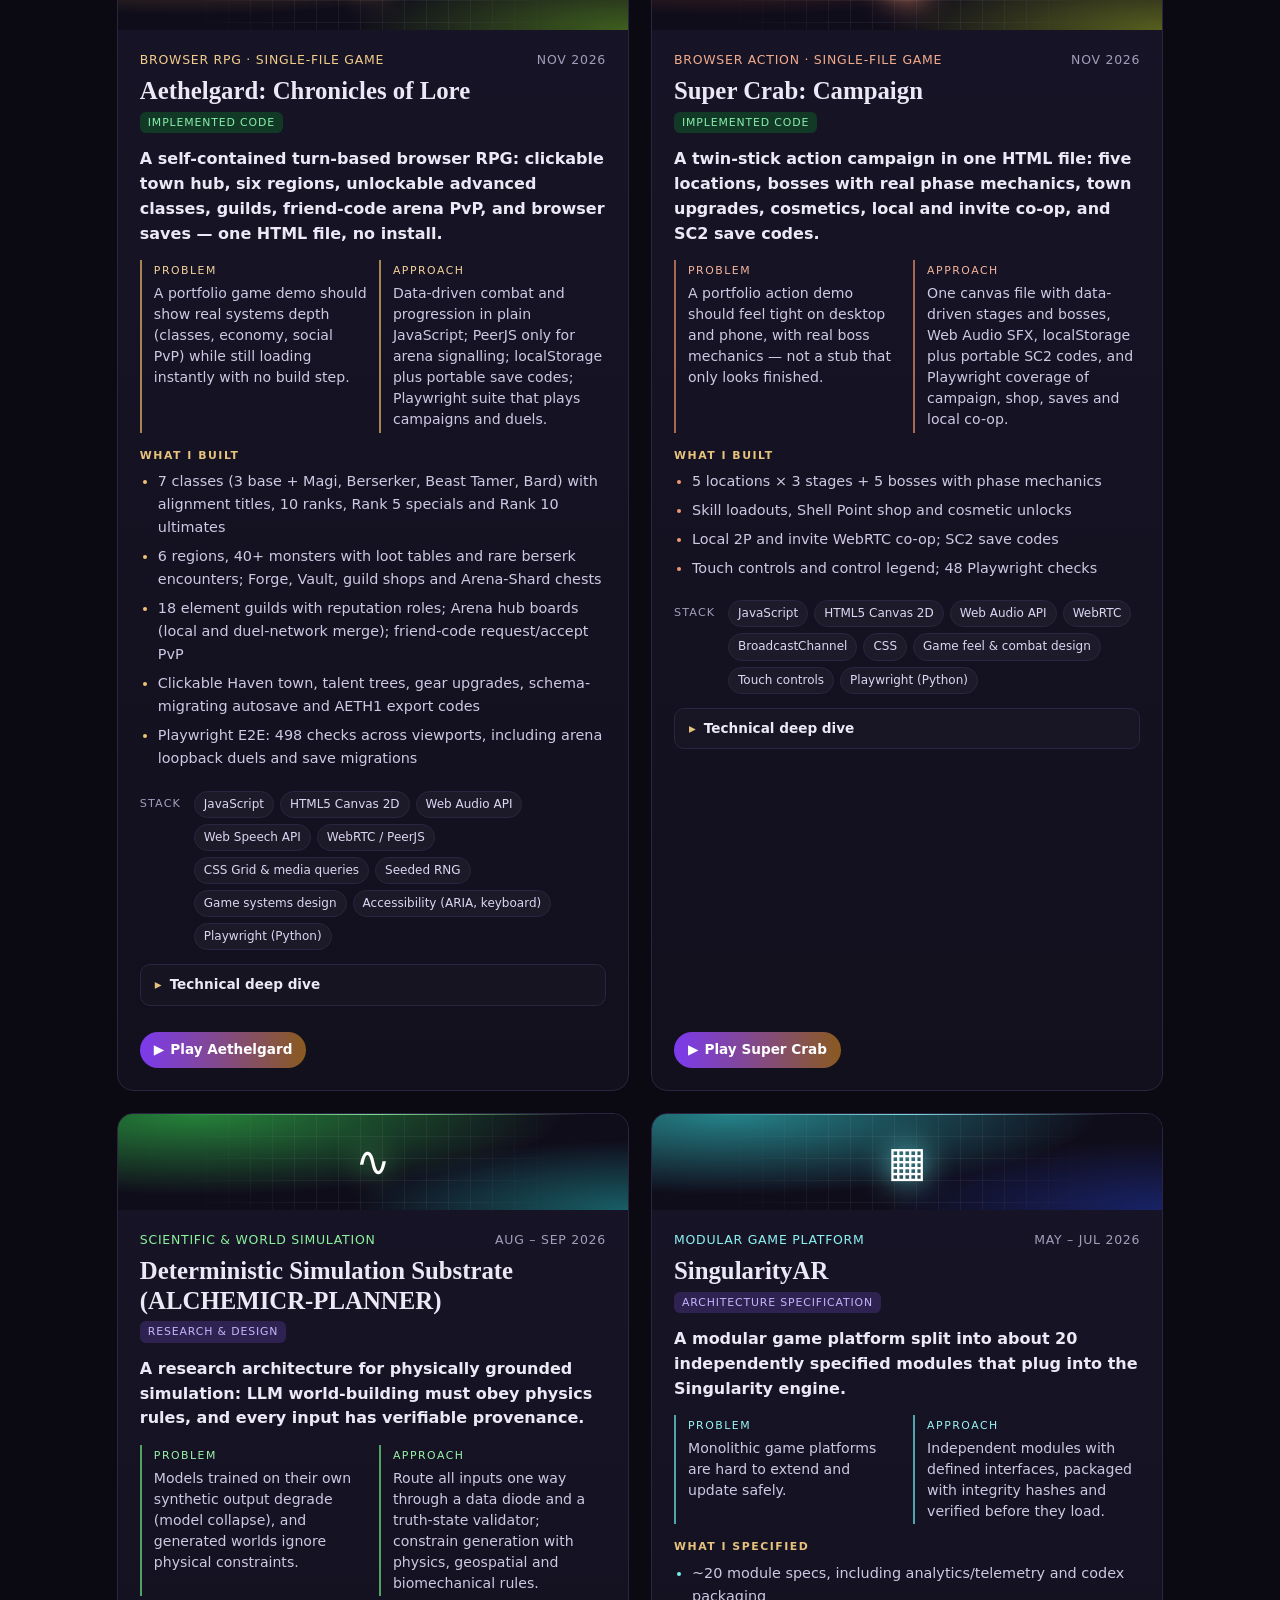
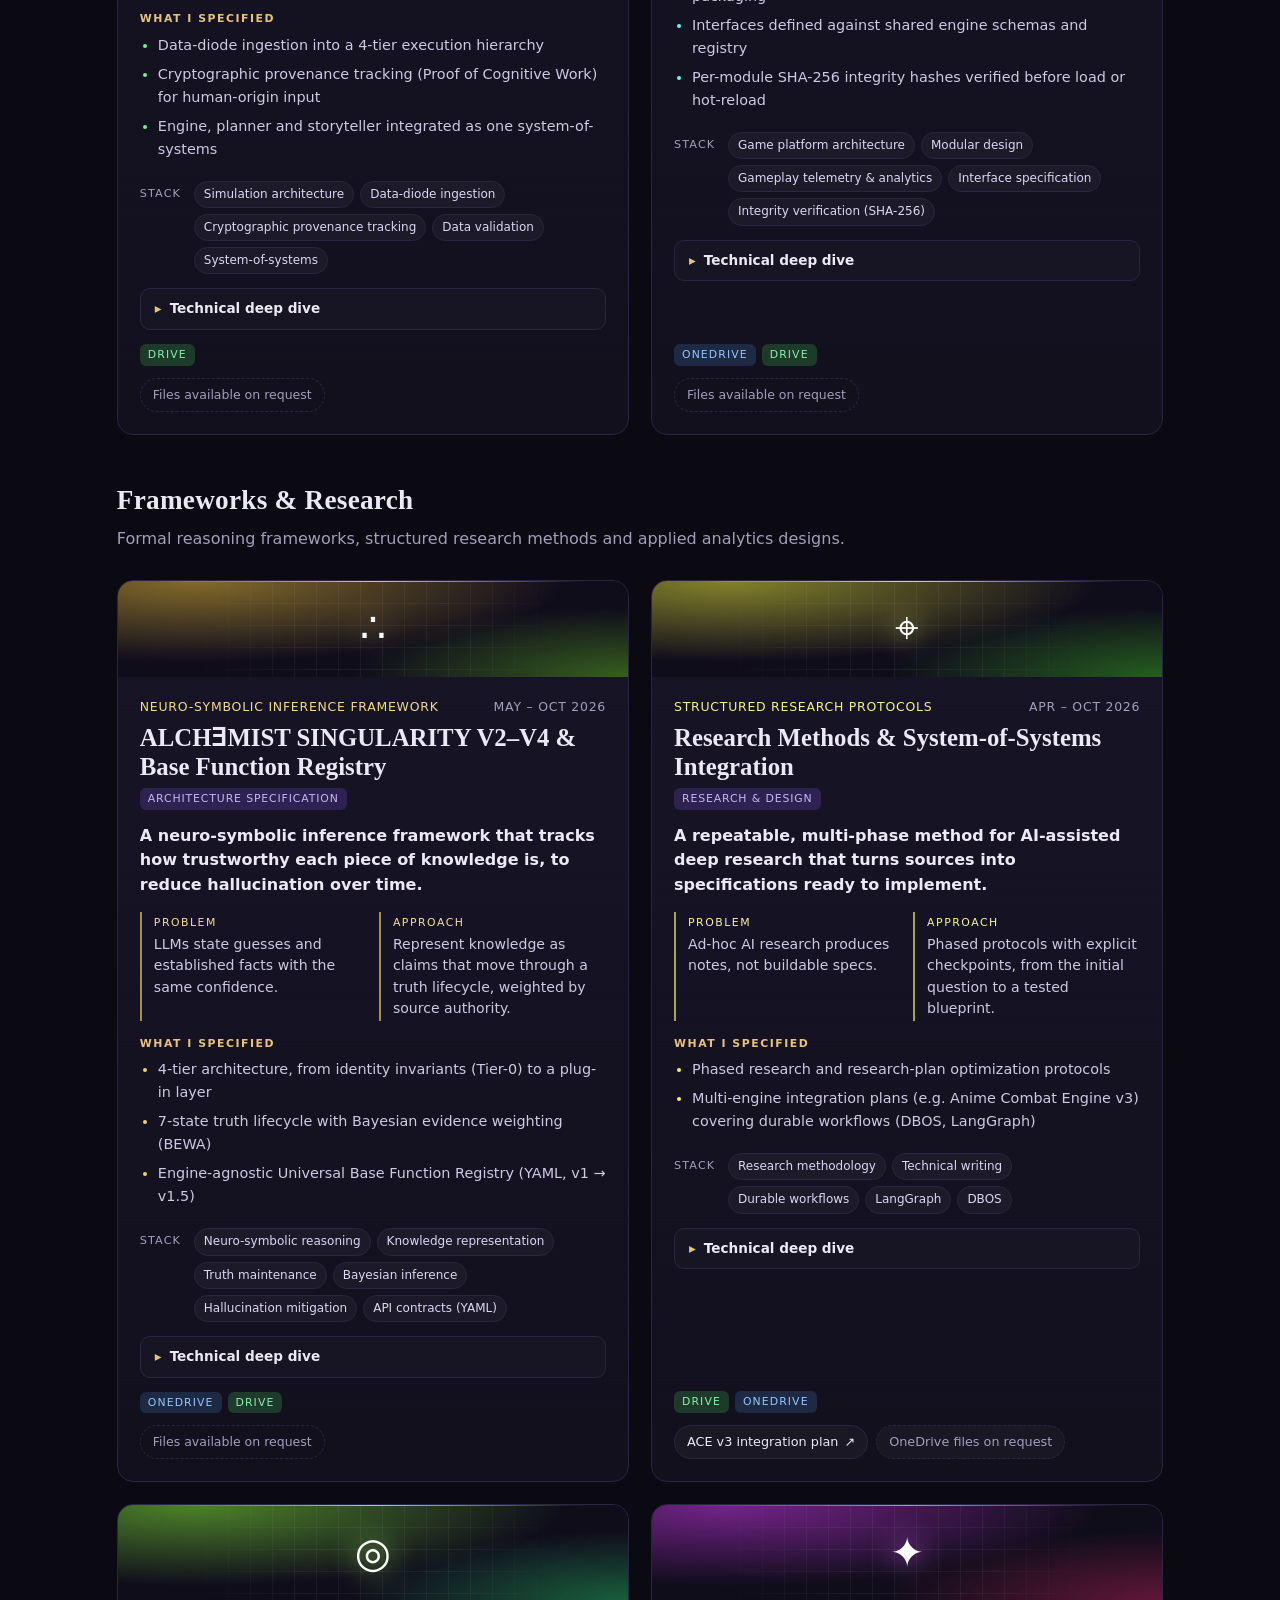
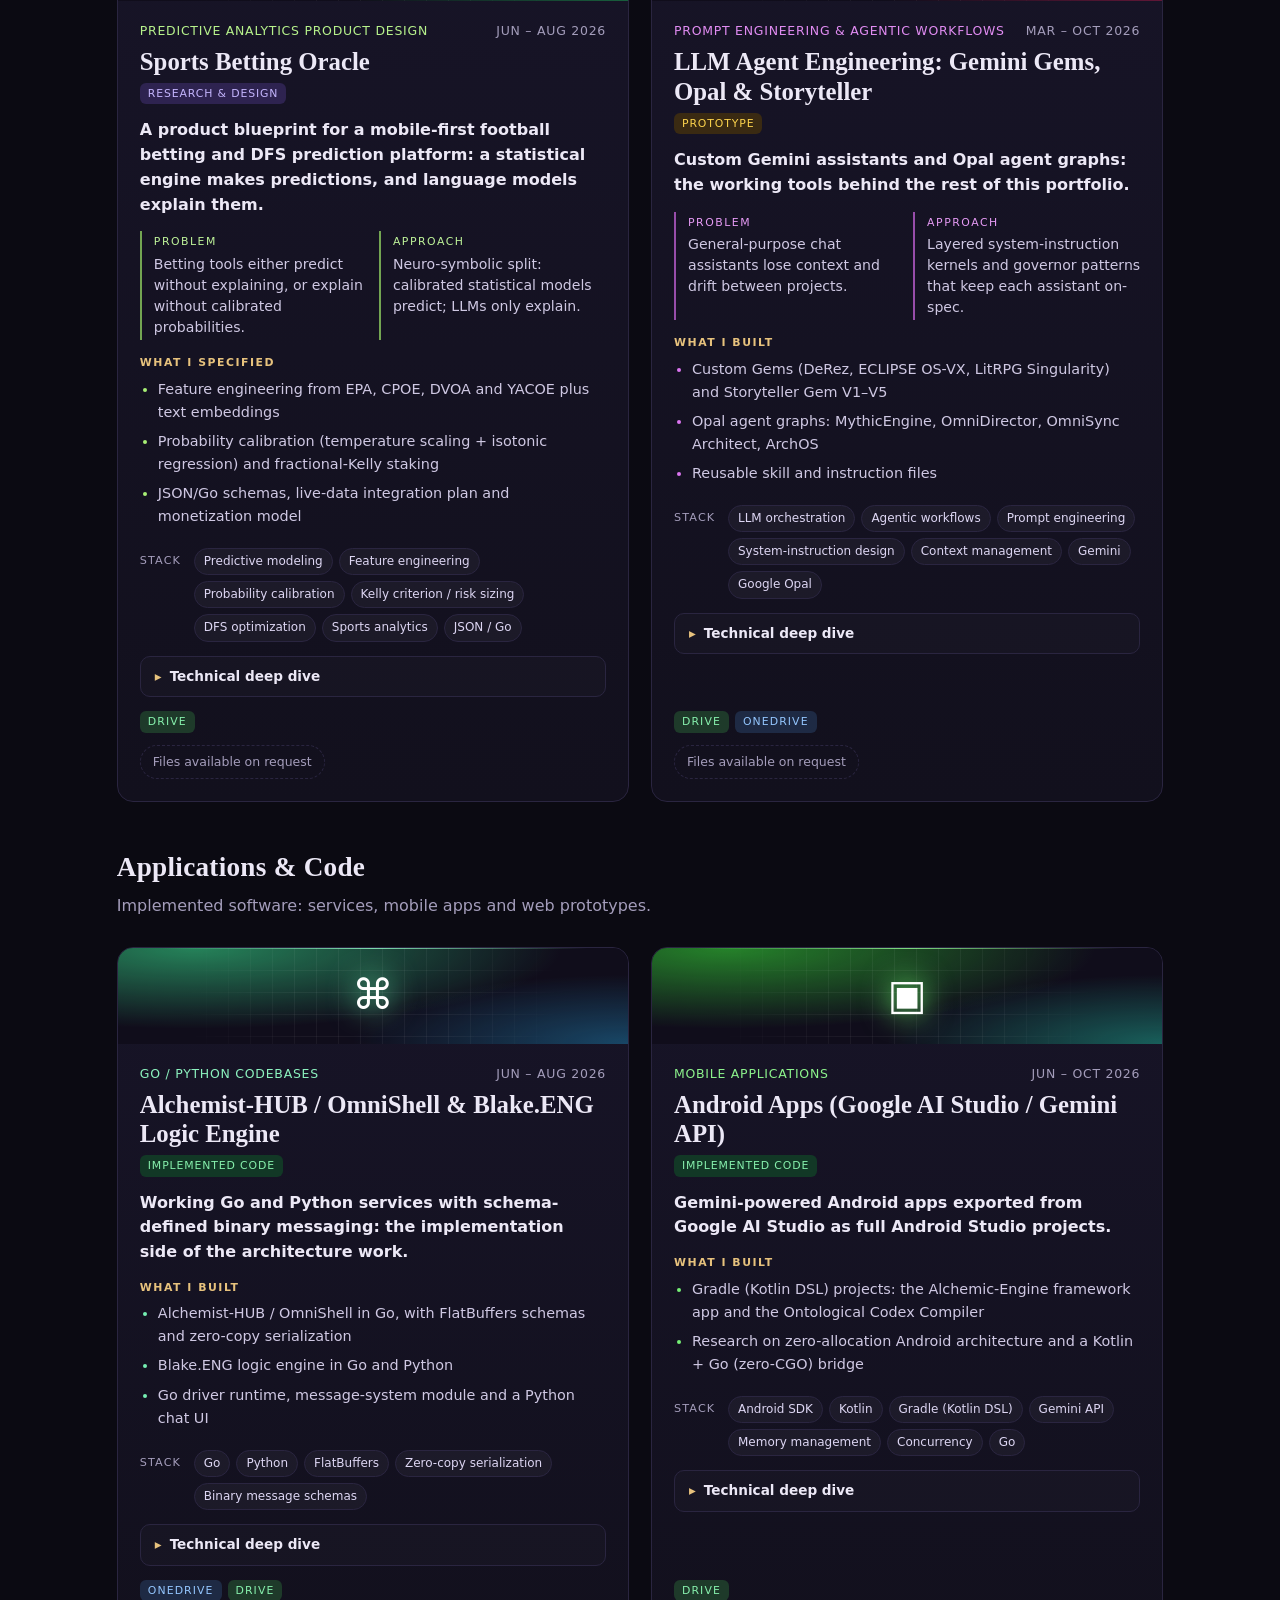
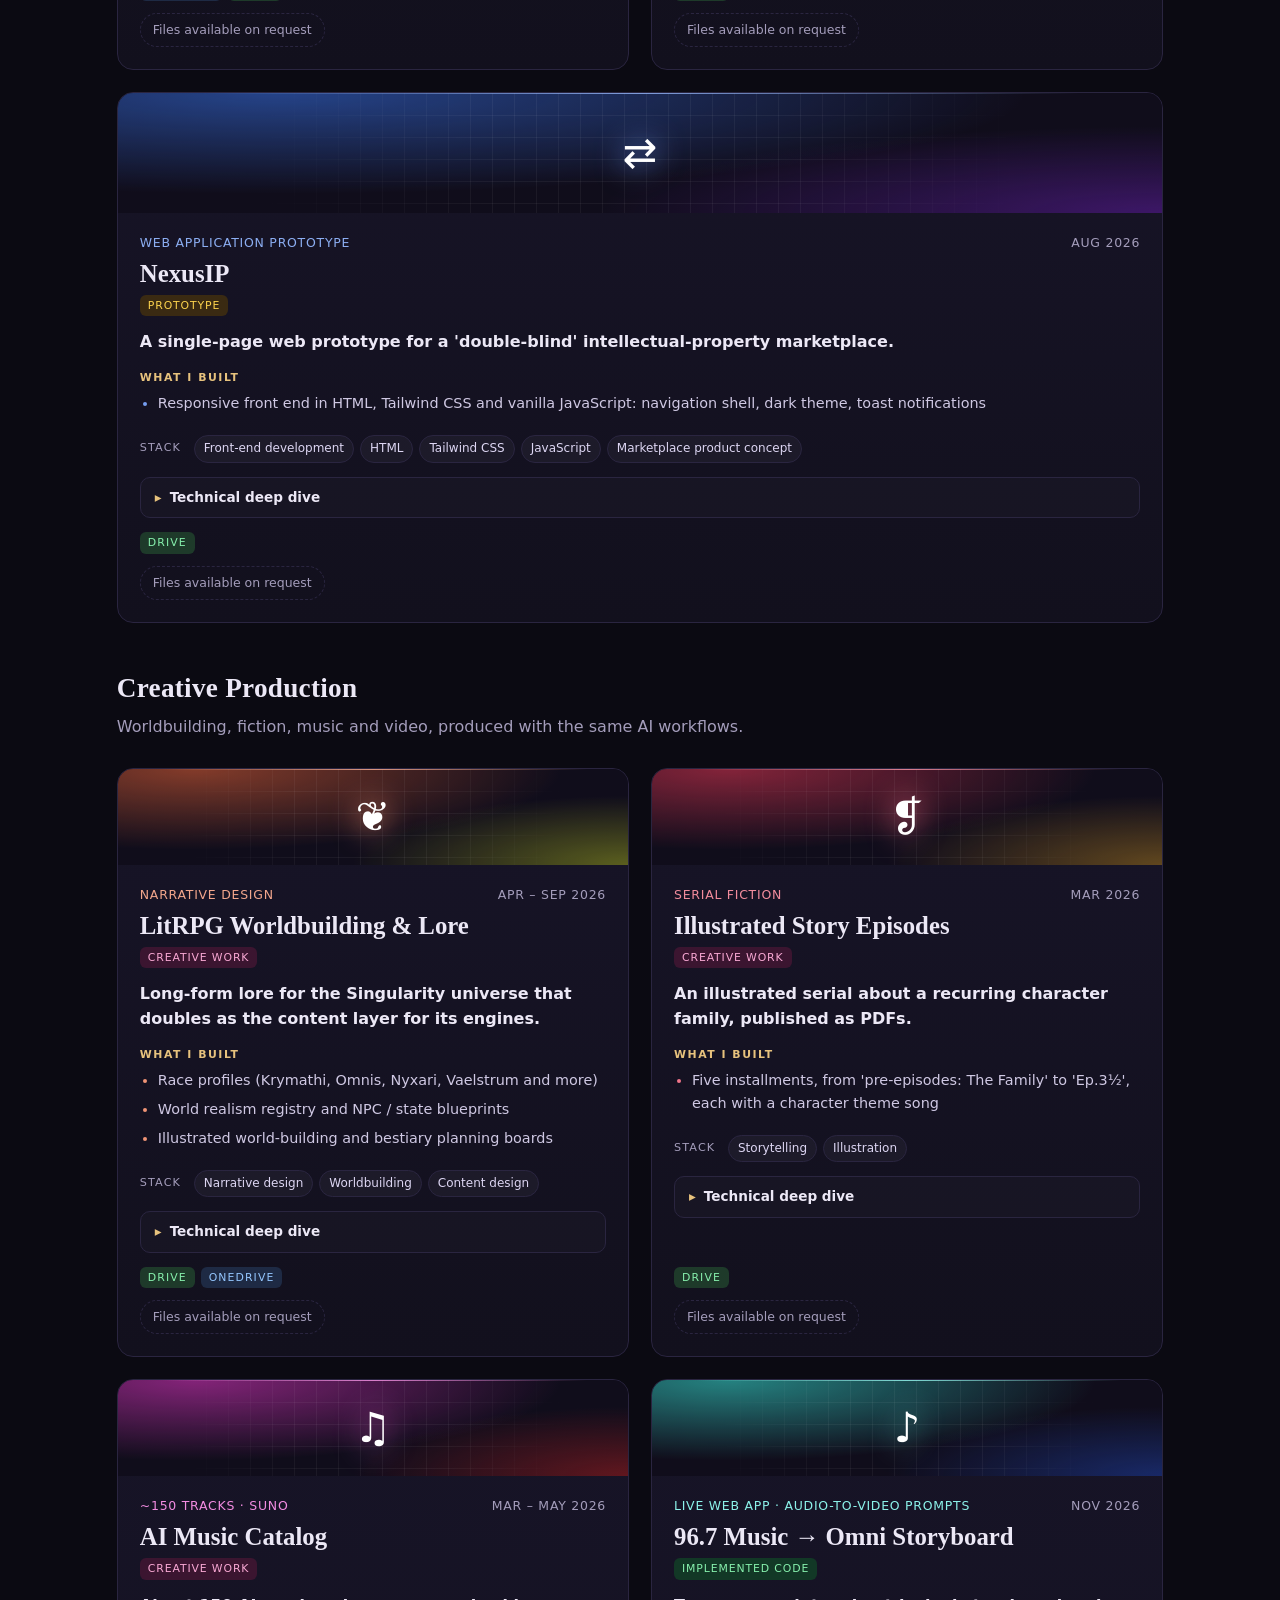
==== commit 0b31ae44: "Review update: role subtitle, availability line, Services (quoted per scope), verified game notes, m" ====
--- a/index.html
+++ b/index.html
@@ -6,7 +6,7 @@
 <title>Blake Allcorn | AI Systems Architect: Neuro-symbolic &amp; Multi-Agent Systems, Simulation Engines</title>
 <meta name="description" content="Blake Allcorn: AI systems architect specializing in neuro-symbolic and multi-agent LLM architectures, deterministic simulation and game engines, design-by-contract, zero-trust architecture, Go, Python, Kotlin and Android.">
 <meta name="keywords" content="AI Systems Architect, neuro-symbolic AI, multi-agent systems, LLM orchestration, multi-agent orchestration, agentic workflows, self-healing pipelines, human-in-the-loop, HITL, red-teaming, Top-K pruning, state machines, dependency graphs, prompt engineering, knowledge graph, hypergraph, ontology engineering, simulation engine, game engine, ECS, deterministic replay, event-driven architecture, design by contract, zero-trust, eBPF, Merkle tree, hash chaining, tamper-evident audit logs, append-only ledger, cryptographic provenance, SHA-256, integrity verification, Temporal, Go, Python, Kotlin, Android, FlatBuffers">
-<link rel="stylesheet" href="assets/style.css?v=48ba3379">
+<link rel="stylesheet" href="assets/style.css?v=717cf352">
 <link rel="icon" href="data:image/svg+xml,<svg xmlns='http://www.w3.org/2000/svg' viewBox='0 0 100 100'><text y='.9em' font-size='90'>⚗</text></svg>">
 </head>
 <body id="top">
@@ -14,7 +14,7 @@
 <a class="skip" href="#main">Skip to content</a>
 <header class="nav">
   <a class="brand" href="#top"><span class="brand-mark">⚗</span> Blake Allcorn</a>
-  <nav><a href="#about">About</a><a href="#capabilities">Capabilities</a><a href="#work">Work</a><a href="music/" class="nav-app">Music App</a><a href="#skills">Skills</a><a href="#contact">Contact</a></nav>
+  <nav><a href="#services">Services</a><a href="#about">About</a><a href="#capabilities">Capabilities</a><a href="#work">Work</a><a href="music/" class="nav-app">Music App</a><a href="#skills">Skills</a><a href="#contact">Contact</a></nav>
 </header>
 
 <main id="main" tabindex="-1">
@@ -22,7 +22,8 @@
   <div class="aura" aria-hidden="true"></div>
   <p class="eyebrow">Arroyo Grande, CA · Open to remote &amp; contract roles</p>
   <h1>Blake Allcorn</h1>
-  <p class="roles">AI Systems Architect <i>—</i> Neuro-symbolic &amp; Multi-Agent Systems <i>·</i> Simulation Engines</p>
+  <p class="roles">AI Systems Architect &amp; Applied Automation Builder <i>—</i> Neuro-symbolic &amp; Multi-Agent Systems <i>·</i> Simulation Engines</p>
+  <p class="avail"><span class="avail__dot" aria-hidden="true"></span>Available for contract AI evaluation, content pipelines and custom agent workflows.</p>
   <p class="value">I design AI systems where language models do the generative work and deterministic, verifiable layers keep the results correct, secure and reproducible.</p>
   <div class="cta">
     <a class="btn btn--primary btn--lg" href="#contact">Let&rsquo;s Talk</a>
@@ -33,6 +34,47 @@
     <span class="cta__label">Play in your browser</span>
     <a class="btn btn--play" href="play/super-crab/"><span aria-hidden="true">▶</span> Play Super Crab</a>
     <a class="btn btn--play" href="play/aethelgard/"><span aria-hidden="true">▶</span> Play Aethelgard</a>
+  </div>
+  <ul class="play-notes">
+    <li><strong>Super Crab:</strong> a twin-stick action game with real-time co-op over WebRTC, a same-device fallback, invite links and compressed shareable save codes.</li>
+    <li><strong>Aethelgard:</strong> a turn-based RPG with seeded-RNG combat, schema-migrating local saves (v1&rarr;v3) and friend-code PvP duels over WebRTC (via PeerJS).</li>
+  </ul>
+</section>
+
+<section id="services" class="section services" aria-labelledby="services-title">
+  <h2 id="services-title">Services</h2>
+  <p class="services__lead">Three ways to work together. Every engagement begins with a short written scope, so the deliverable and the quote are agreed before work starts.</p>
+  <div class="svc-grid">
+    <article class="svc">
+      <h3>AI Model Evaluation &amp; Consultation</h3>
+      <p class="svc__price"><span class="svc__from">Quoted per scope</span></p>
+      <ul>
+        <li>Reasoning, prompt and output evaluation for LLM systems</li>
+        <li>Red-team review of agent pipelines and prompts</li>
+        <li>Architecture review: validation layers, retries, audit trails</li>
+      </ul>
+      <a class="btn btn--primary" href="mailto:blakeallcorn0@gmail.com?subject=Consultation%20request&amp;body=What%20I%20need%20evaluated%20or%20reviewed%3A%0A%0AModel%20or%20system%3A%0A%0AHours%20estimated%3A%0A%0ADeadline%3A">Request a consultation</a>
+    </article>
+    <article class="svc svc--feature">
+      <h3>Automated Workflow</h3>
+      <p class="svc__price"><span class="svc__from">Quoted per scope</span></p>
+      <ul>
+        <li>A custom agent or automation pipeline for one business process</li>
+        <li>Schema-validated outputs with Try-Heal-Retry error handling</li>
+        <li>Documentation and a handoff walkthrough</li>
+      </ul>
+      <a class="btn btn--primary" href="mailto:blakeallcorn0@gmail.com?subject=Automated%20workflow%20request&amp;body=Process%20to%20automate%3A%0A%0ATools%20and%20data%20it%20touches%3A%0A%0AWhat%20%22done%22%20looks%20like%3A%0A%0ADeadline%3A">Scope a workflow</a>
+    </article>
+    <article class="svc">
+      <h3>Video &amp; Audio Asset Pack</h3>
+      <p class="svc__price"><span class="svc__from">Quoted per scope</span></p>
+      <ul>
+        <li>Short-form video and audio assets for a release or campaign</li>
+        <li>Beat-aligned storyboards from the 96.7 Music app pipeline</li>
+        <li>Delivered in the formats and aspect ratios you need</li>
+      </ul>
+      <a class="btn btn--primary" href="mailto:blakeallcorn0@gmail.com?subject=Asset%20pack%20request&amp;body=Song%20or%20campaign%3A%0A%0AFormats%20and%20aspect%20ratios%3A%0A%0ADeadline%3A">Order an asset pack</a>
+    </article>
   </div>
 </section>
 
@@ -400,6 +442,7 @@
 <section id="contact" class="section contact" aria-labelledby="contact-title">
   <h2 id="contact-title">Let&rsquo;s talk</h2>
   <p>Open to remote and contract roles in AI systems architecture: multi-agent and neuro-symbolic systems, simulation engines, and secure LLM platforms.</p>
+  <p class="contact__rates">Quotes are scoped per project <i>·</i> <a href="#services">See services</a></p>
   <div class="contact-actions">
     <a class="btn btn--primary btn--lg" href="mailto:blakeallcorn0@gmail.com?subject=Hello%20Blake">Email blakeallcorn0@gmail.com</a>
     <a class="btn btn--lg" href="https://github.com/AlchemistBlake" target="_blank" rel="noopener">GitHub: AlchemistBlake <span aria-hidden="true">↗</span></a>
--- a/assets/style.css
+++ b/assets/style.css
@@ -212,3 +212,23 @@
 /* hero quick-play row (games) */
 .cta--play{margin-top:14px;align-items:center}
 .cta__label{font-size:.72rem;letter-spacing:.14em;text-transform:uppercase;color:var(--muted,#9a93b0);margin-right:4px}
+/* Services + availability (review 2026-11-07) */
+.avail{display:inline-flex;align-items:center;gap:10px;margin:14px 0 0;padding:6px 14px;border:1px solid var(--line);border-radius:999px;background:rgba(23,20,39,.7);color:var(--text);font-size:.95rem}
+.avail__dot{width:8px;height:8px;border-radius:50%;background:#4ade80;box-shadow:0 0 0 3px rgba(74,222,128,.18);flex:none}
+.play-notes{list-style:none;margin:12px 0 0;padding:0;display:grid;gap:4px;max-width:760px;color:var(--muted);font-size:.88rem;line-height:1.45}
+.play-notes strong{color:var(--text);font-weight:600}
+.services__lead{color:var(--muted);max-width:720px;margin:8px 0 28px}
+.svc-grid{display:grid;grid-template-columns:repeat(auto-fit,minmax(260px,1fr));gap:20px}
+.svc{display:flex;flex-direction:column;gap:14px;padding:24px;background:linear-gradient(180deg,var(--panel),var(--bg2));border:1px solid var(--line);border-radius:var(--r);transition:transform .25s,border-color .25s}
+.svc:hover{transform:translateY(-3px);border-color:var(--violet)}
+.svc--feature{border-color:rgba(231,194,125,.55)}
+.svc h3{margin:0;font-size:1.15rem}
+.svc__price{margin:0;color:var(--muted)}
+.svc__price span:not(.svc__from){font-size:2rem;font-weight:700;color:var(--gold)}
+.svc__from{font-size:.8rem;text-transform:uppercase;letter-spacing:.12em}
+.svc ul{margin:0;padding-left:18px;color:var(--text);line-height:1.5;flex:1}
+.svc .btn{align-self:flex-start}
+.contact__rates{color:var(--muted);font-size:.95rem}
+.contact__rates a{color:var(--gold)}
+@media (prefers-reduced-motion:reduce){.svc,.svc:hover{transition:none;transform:none}}
+@media (max-width:480px){.nav nav{display:flex;flex-wrap:wrap;justify-content:flex-end;row-gap:4px}.nav nav a{white-space:nowrap}.nav nav a[href="#about"]{display:none}}
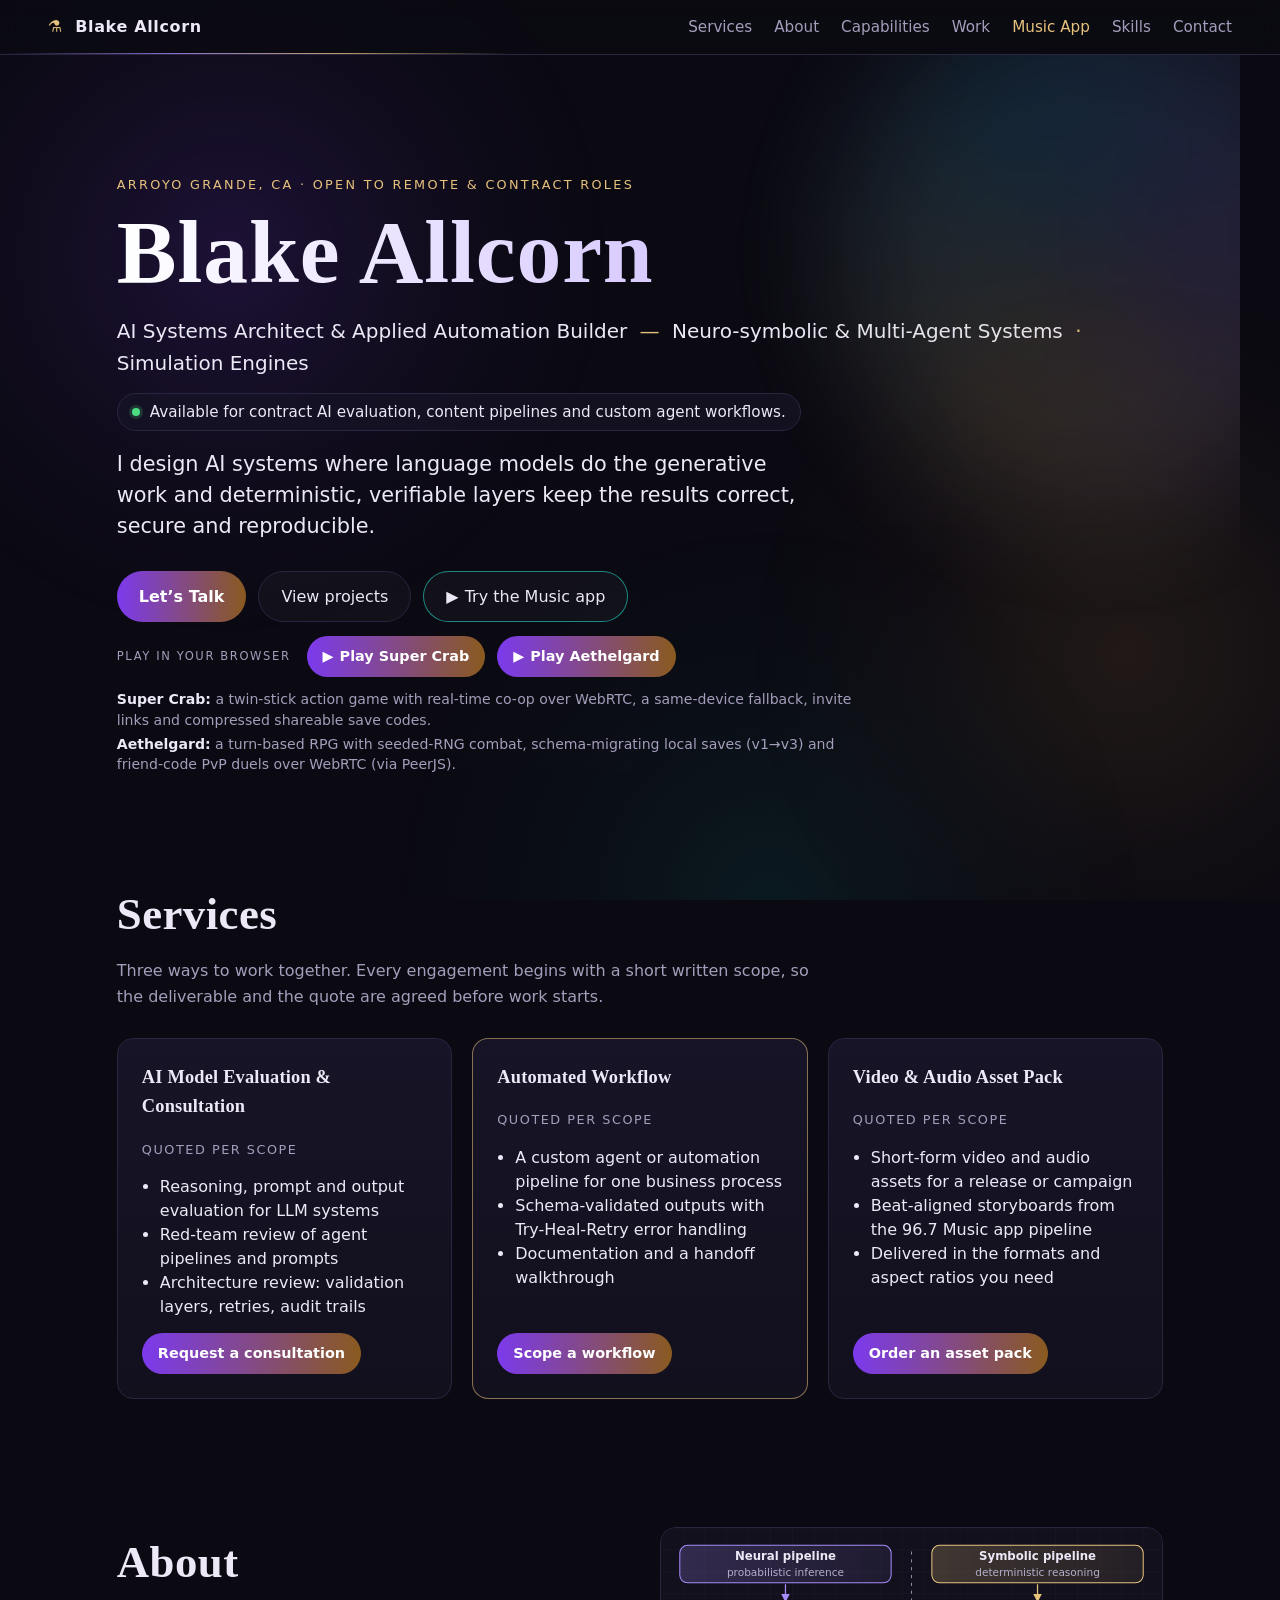
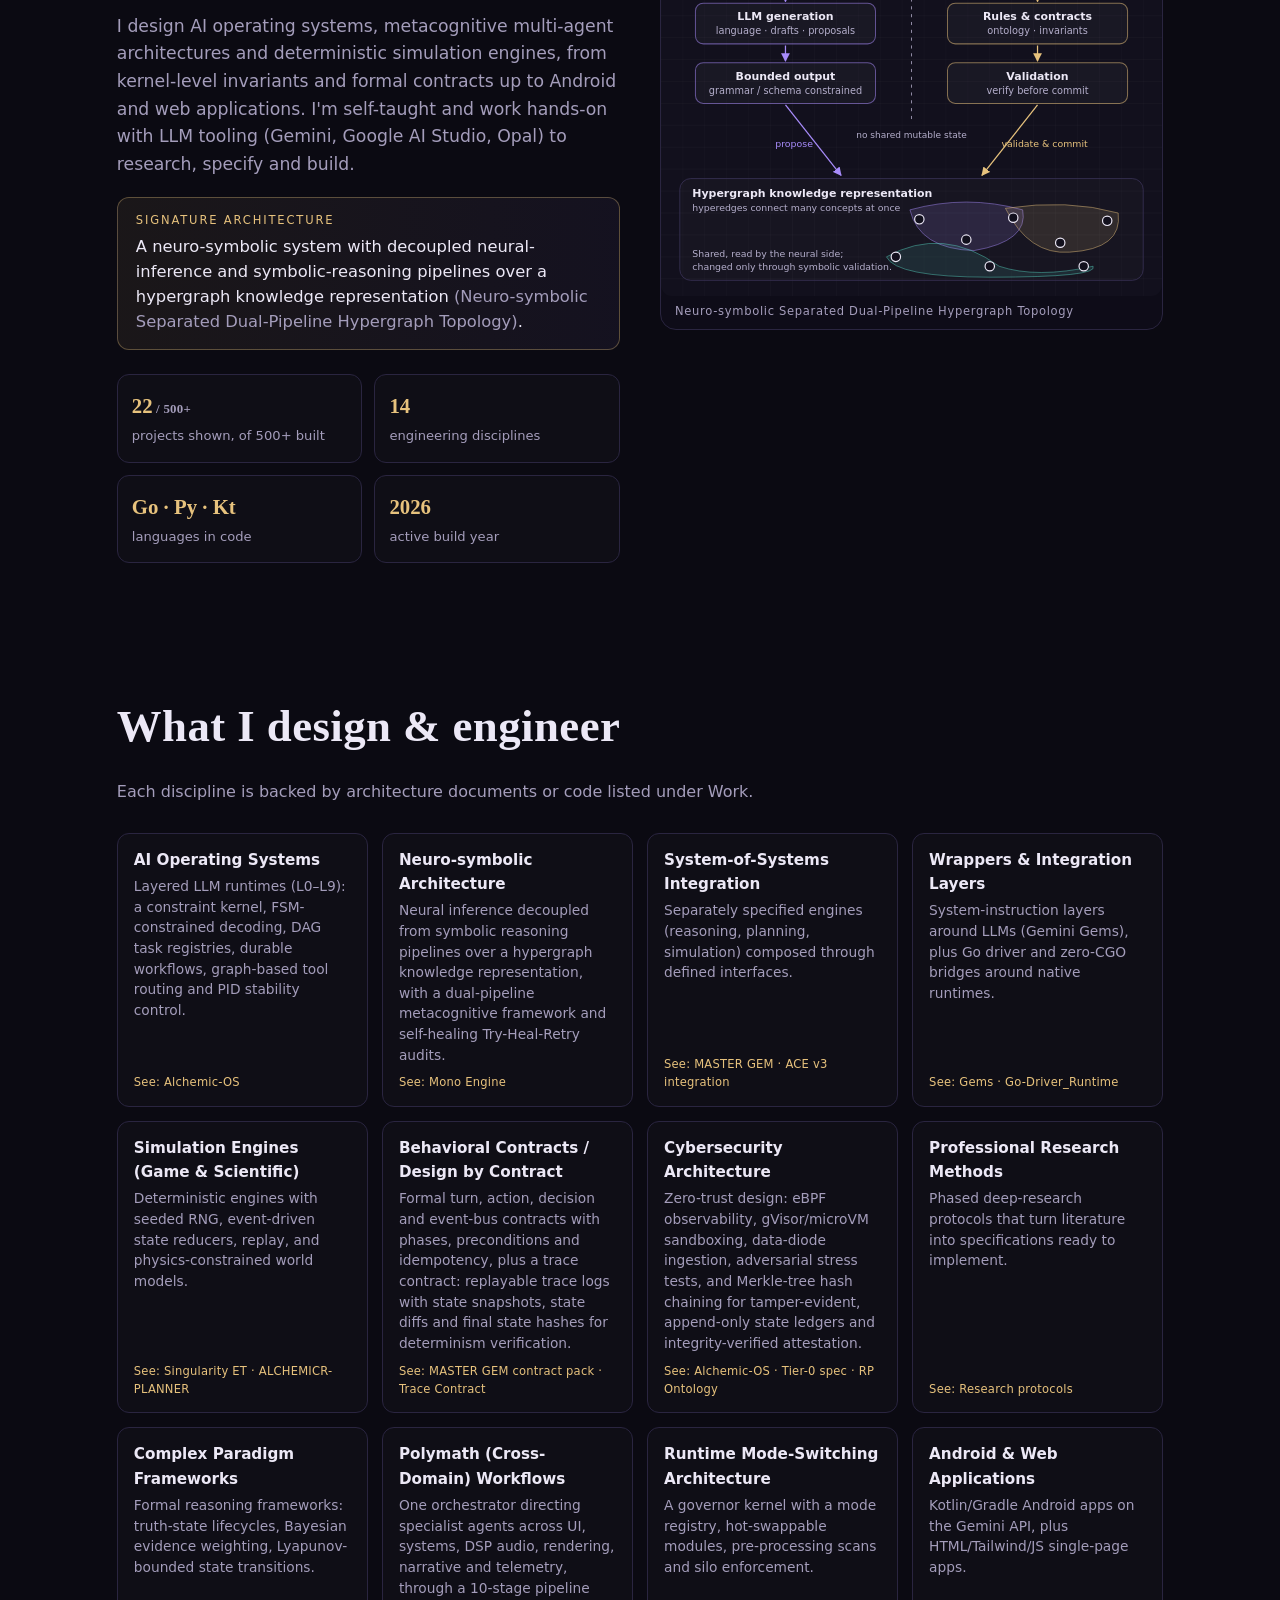
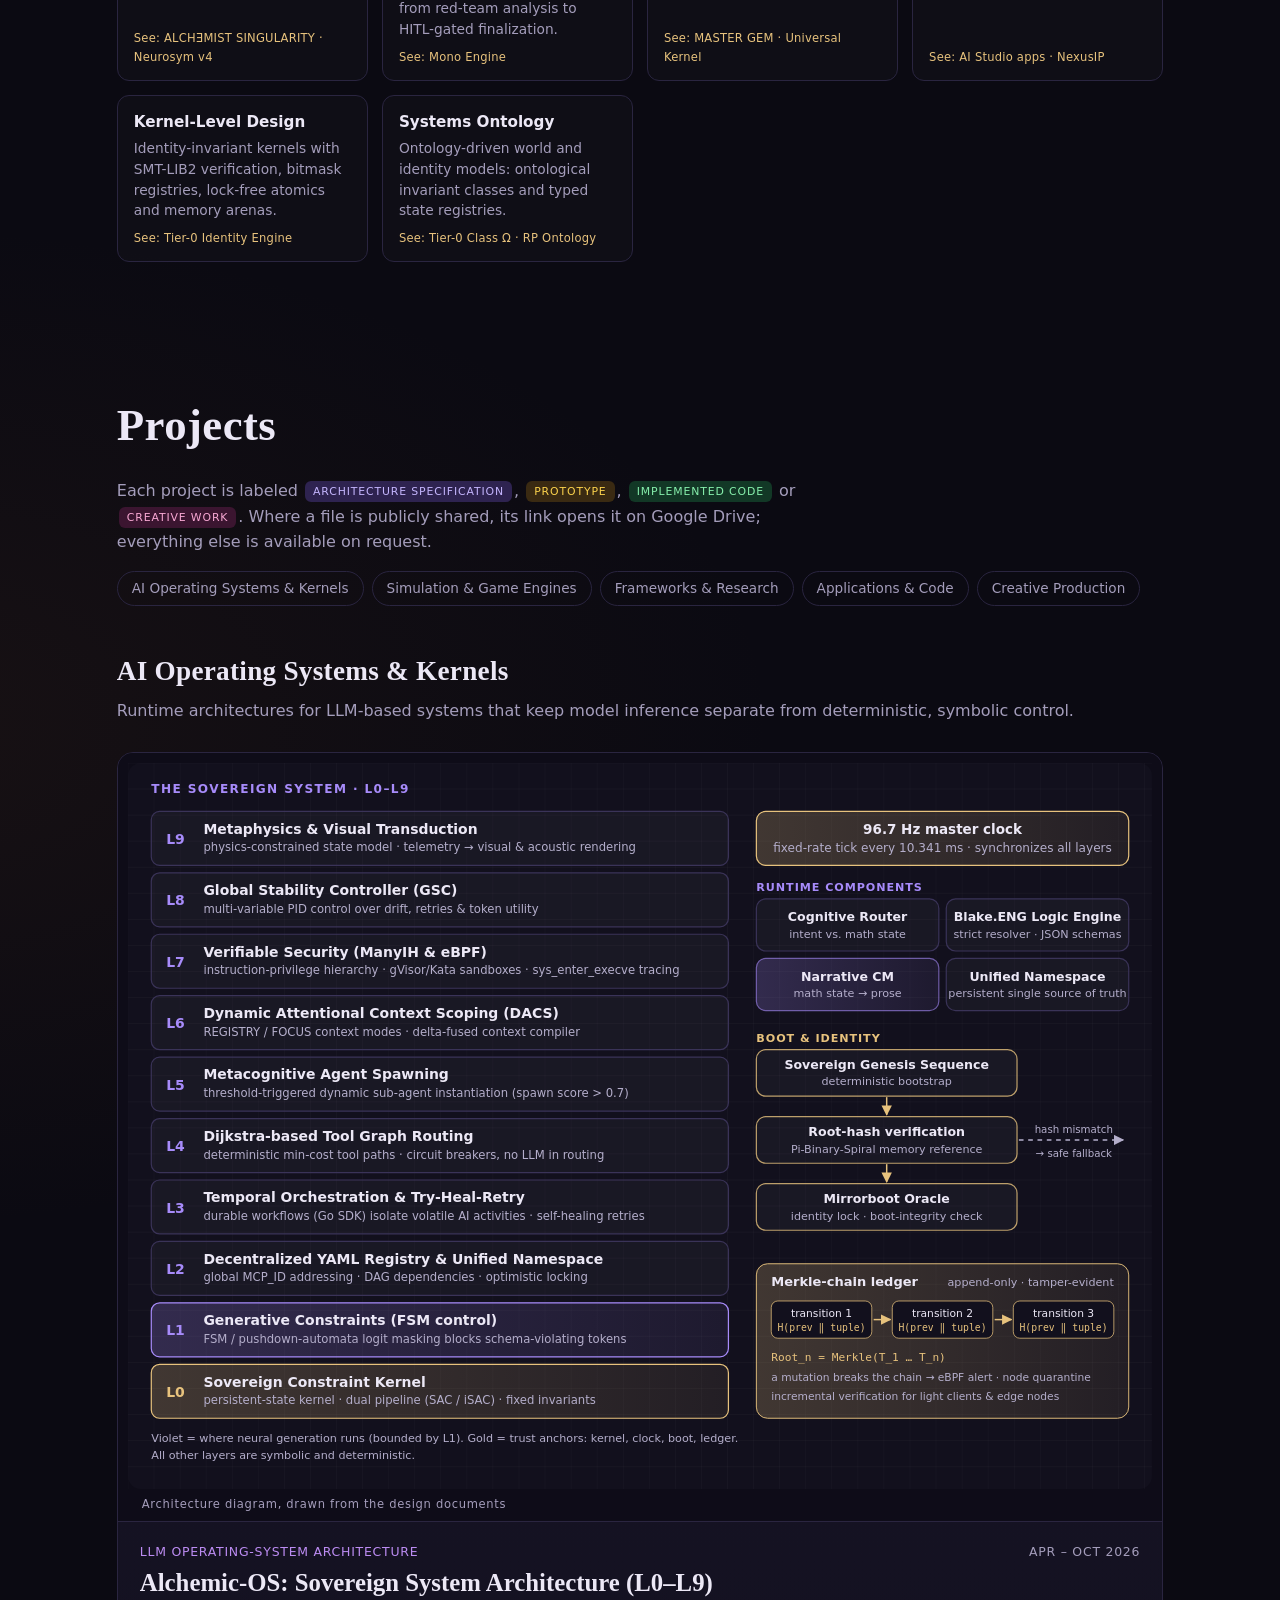
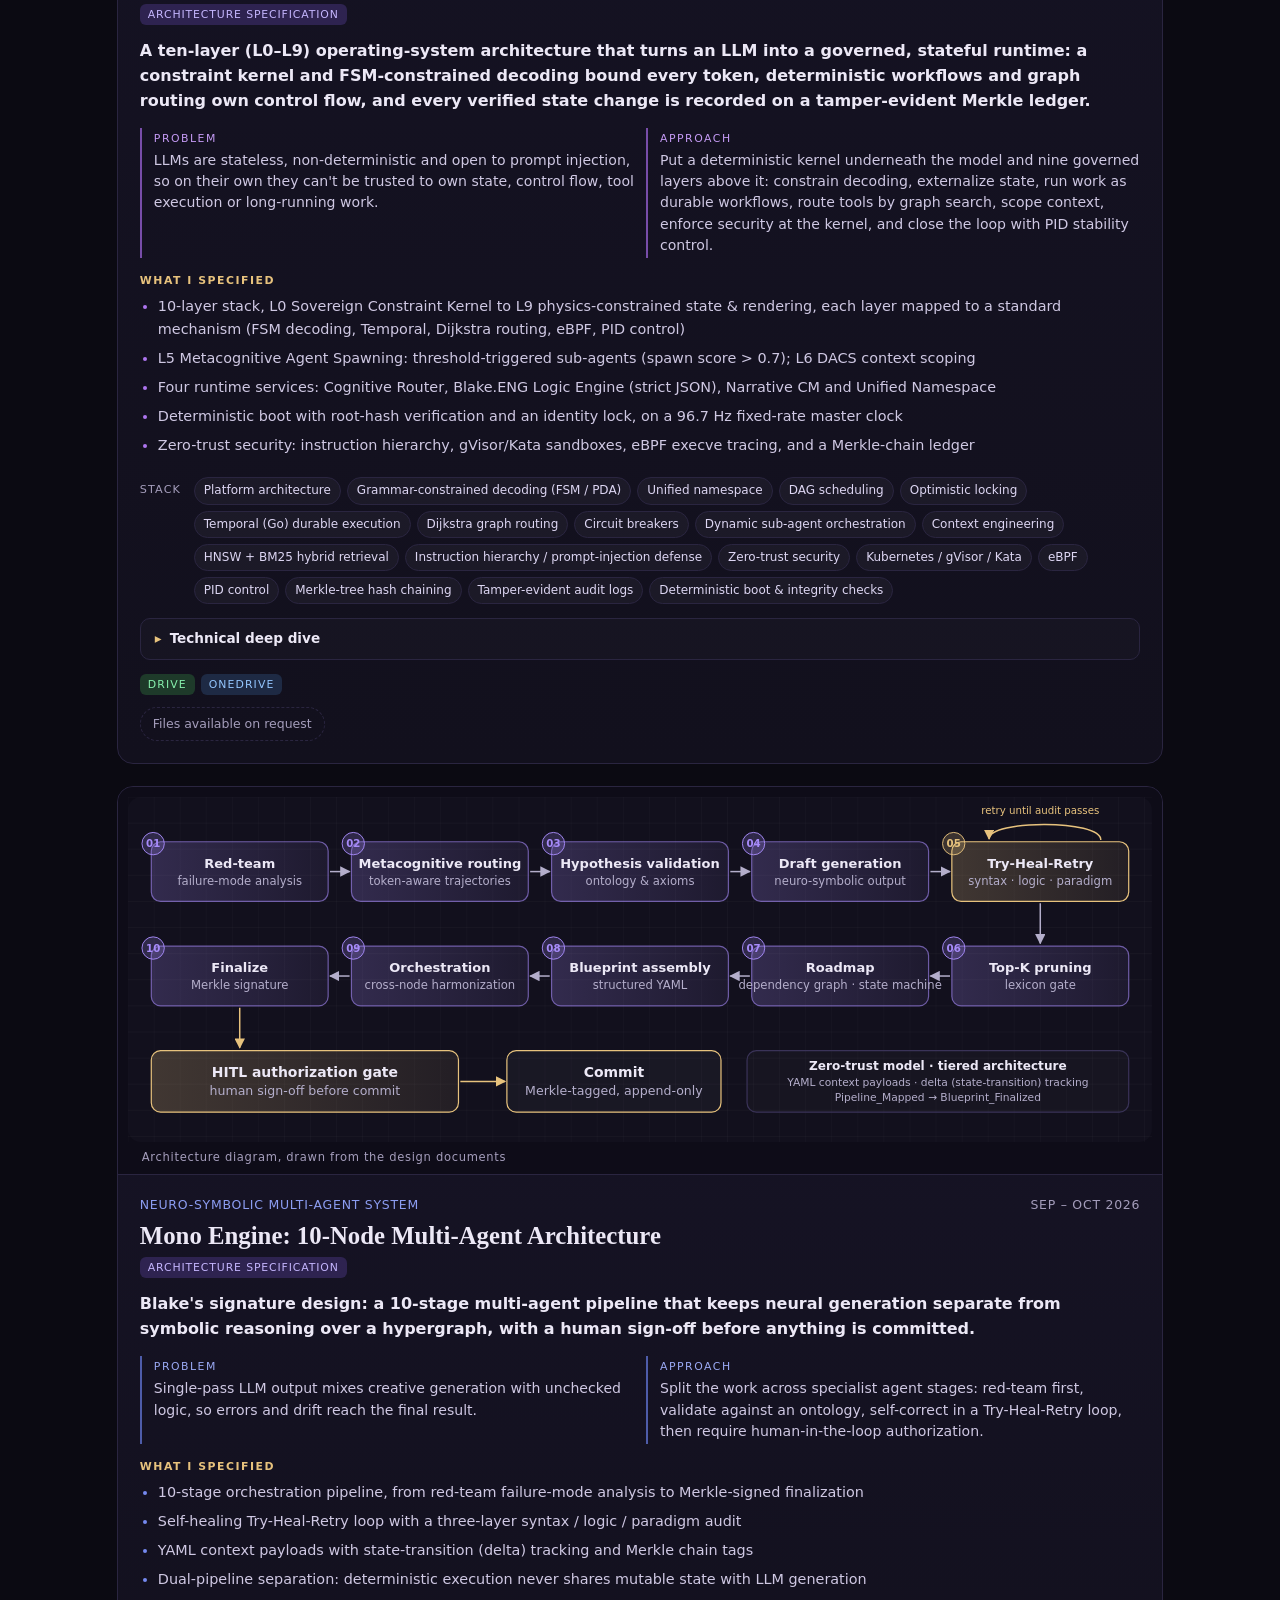
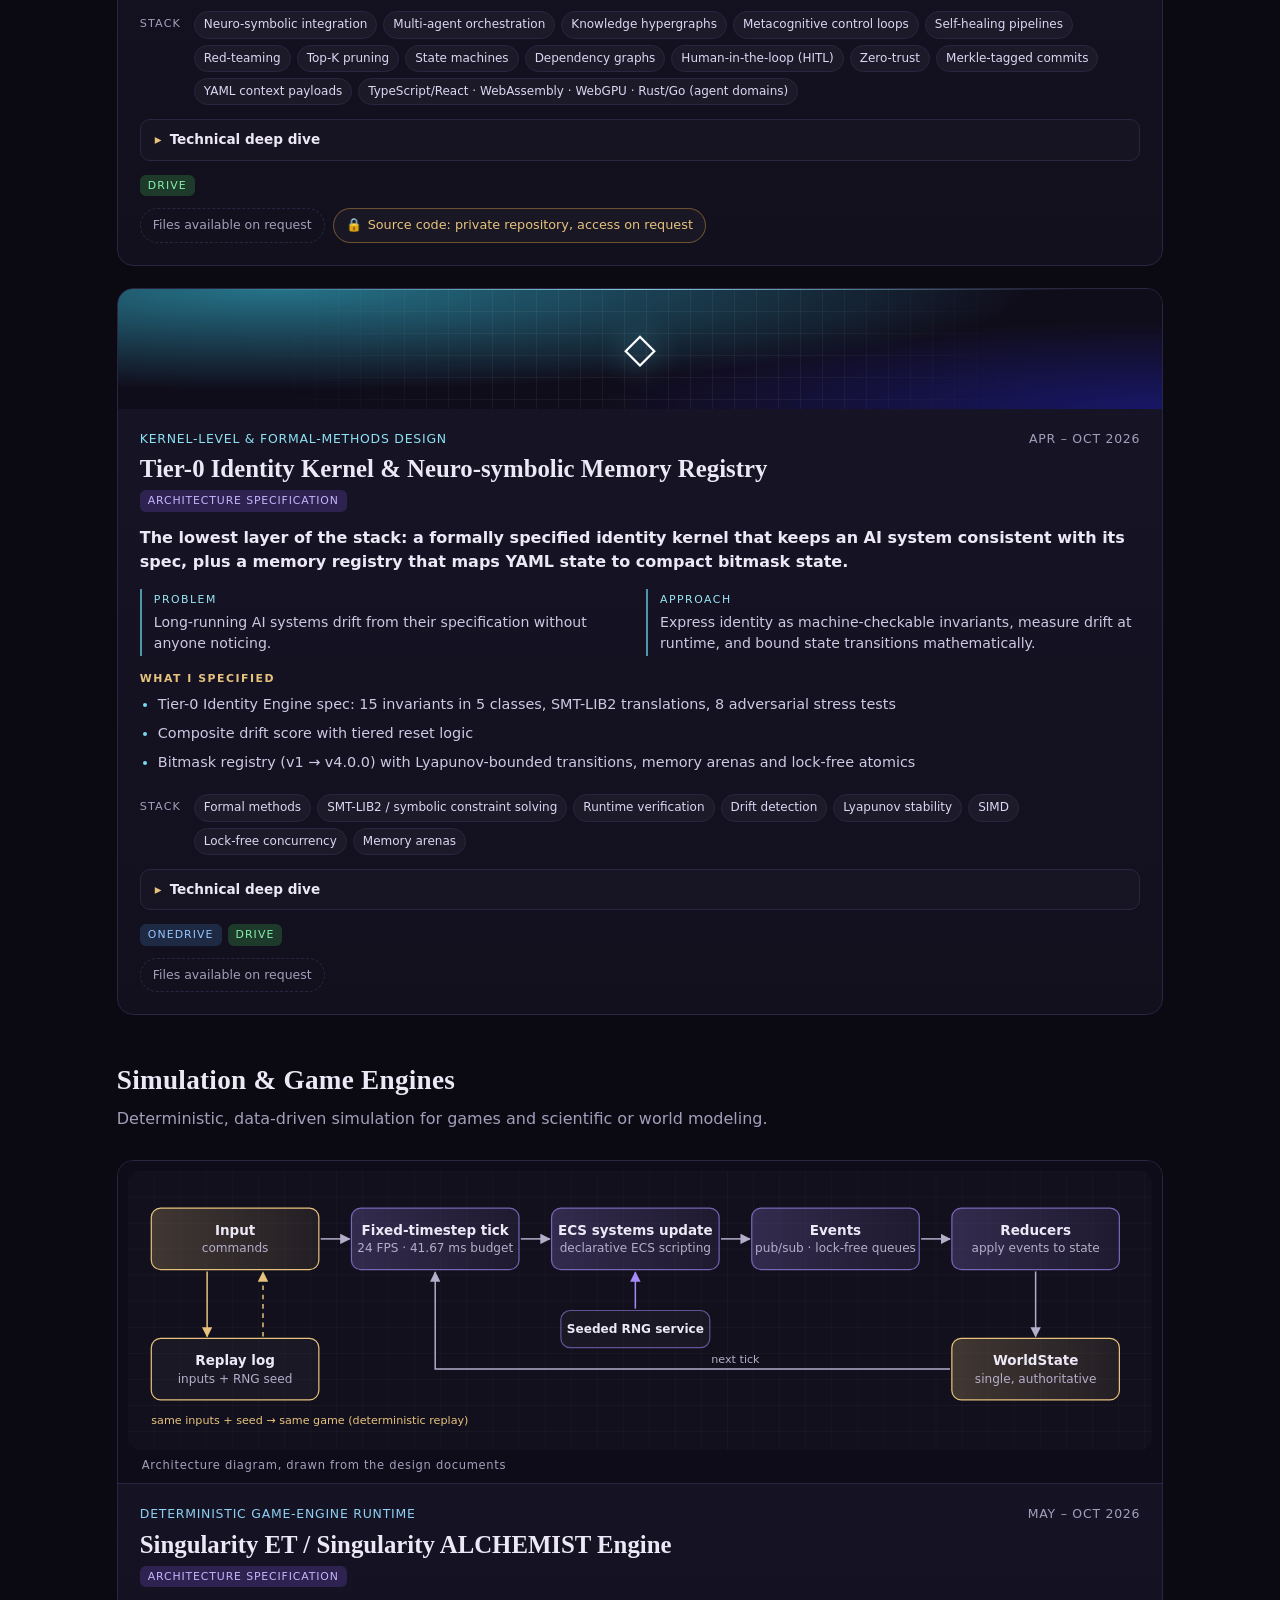
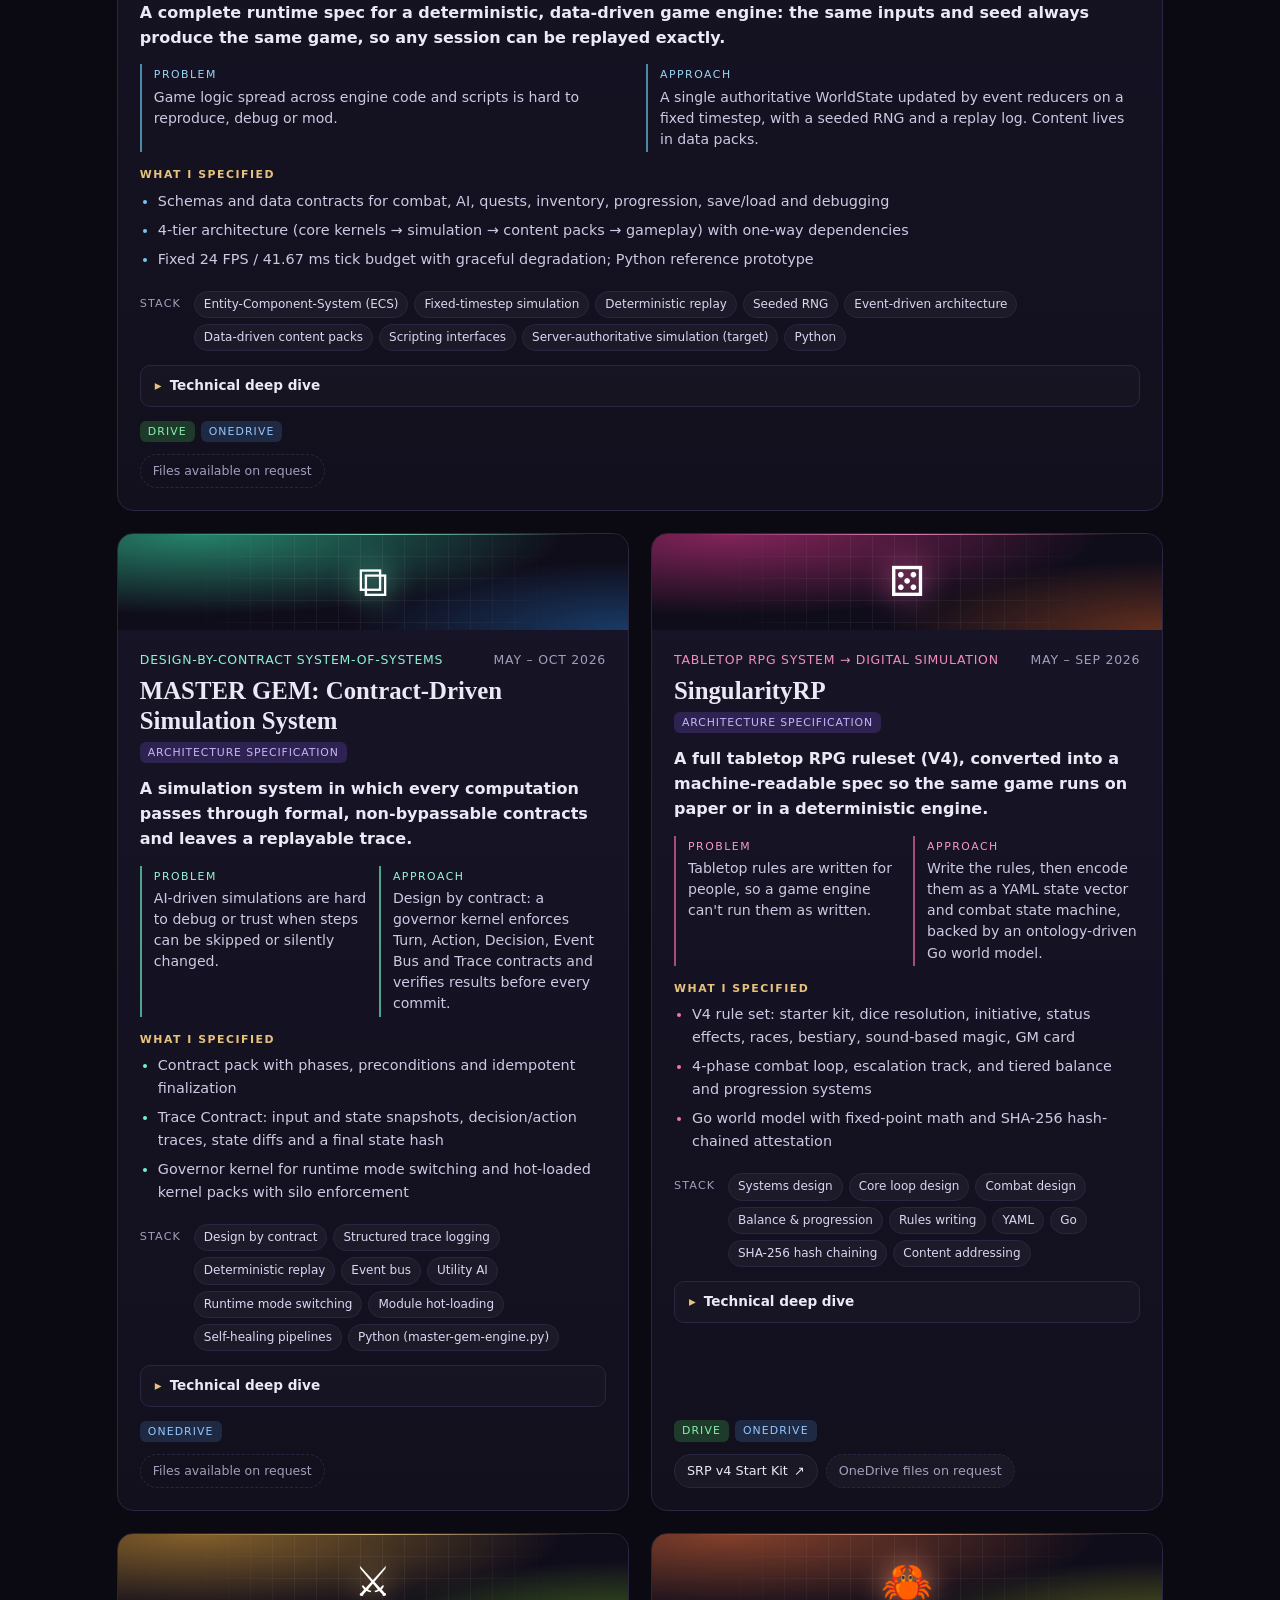
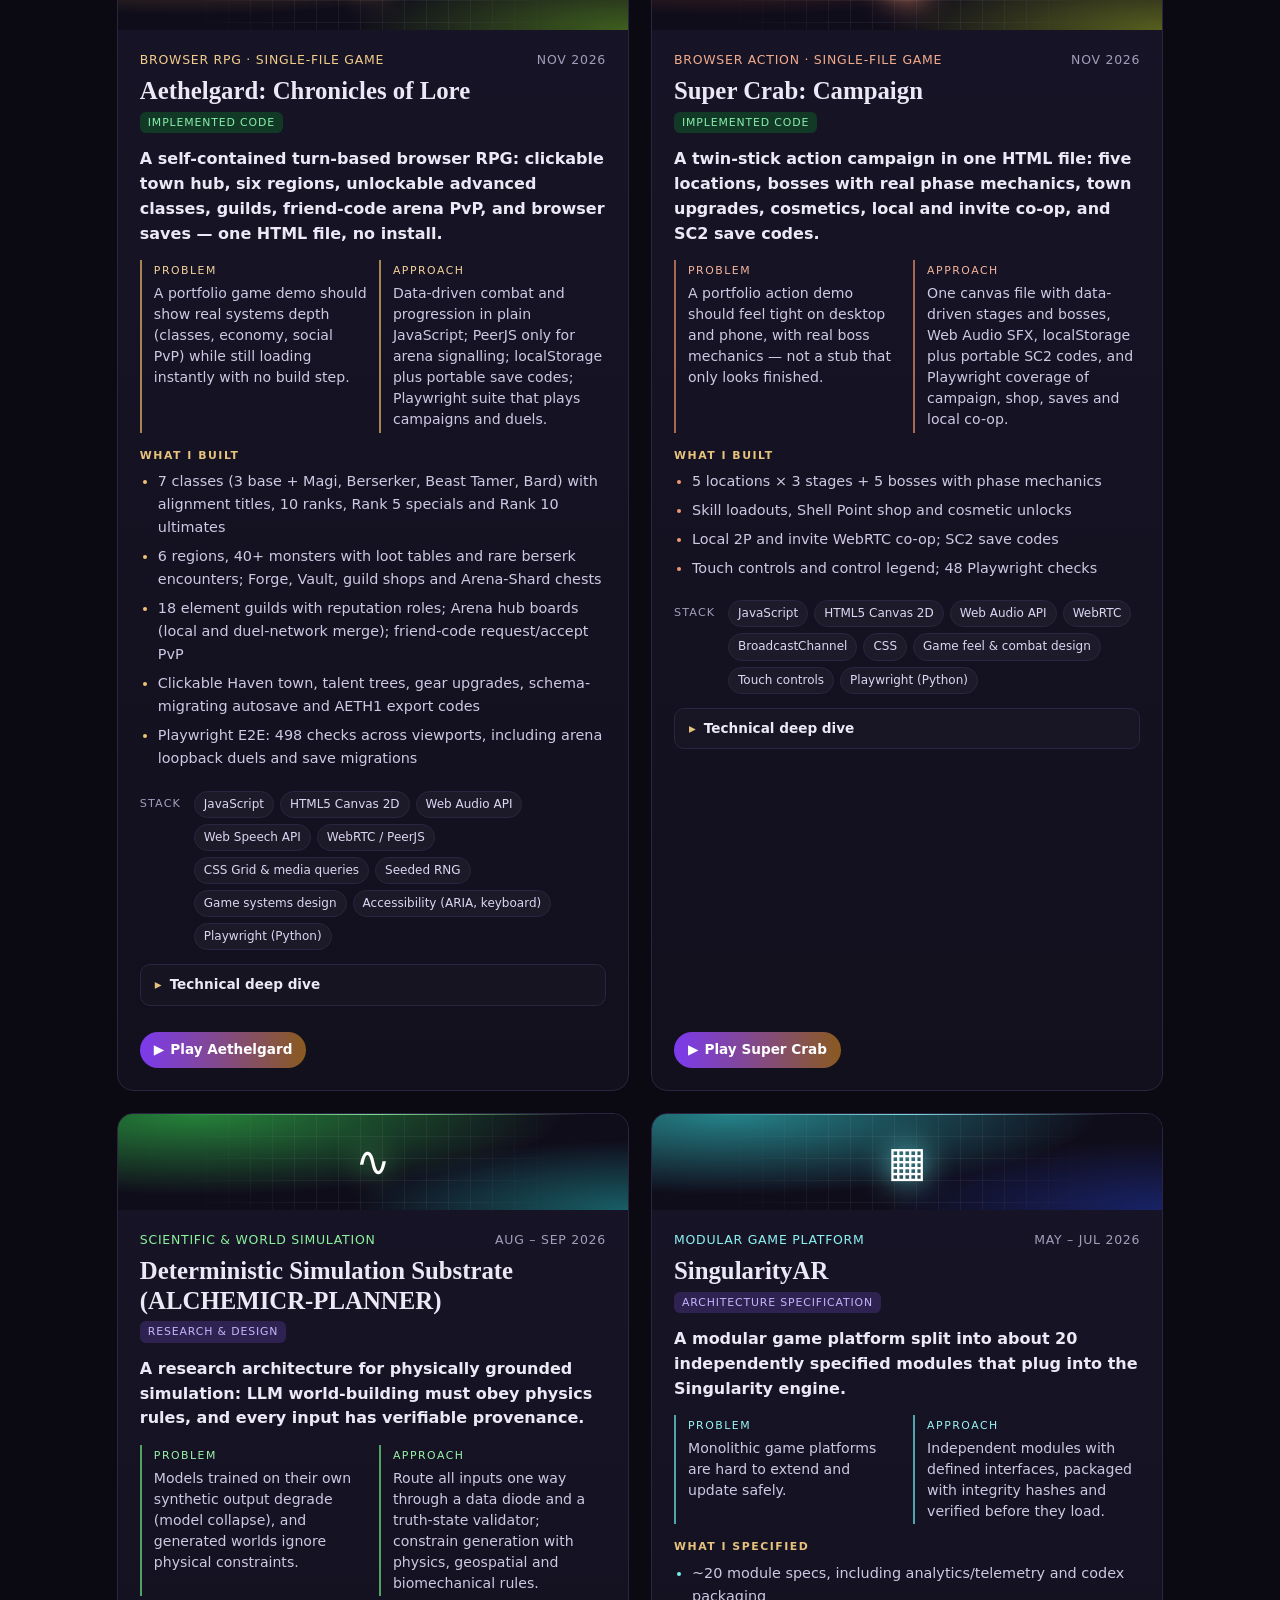
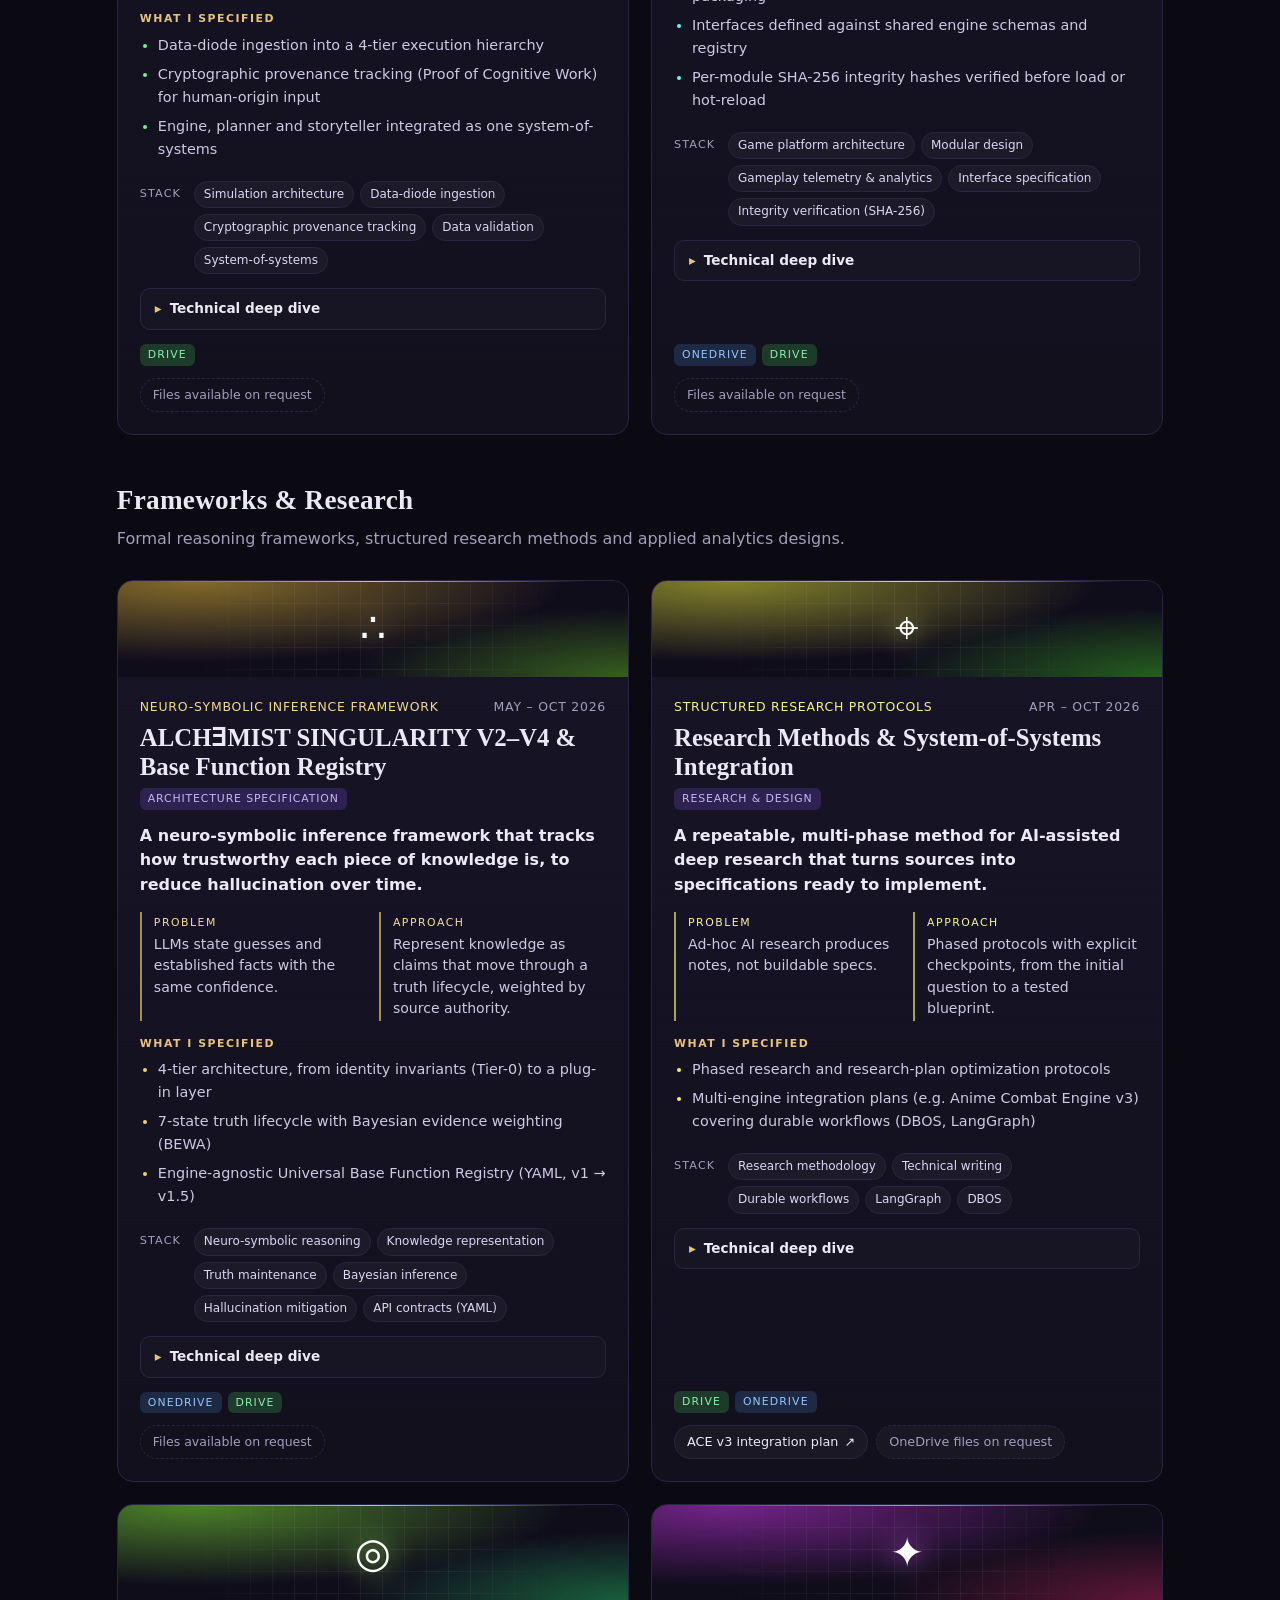
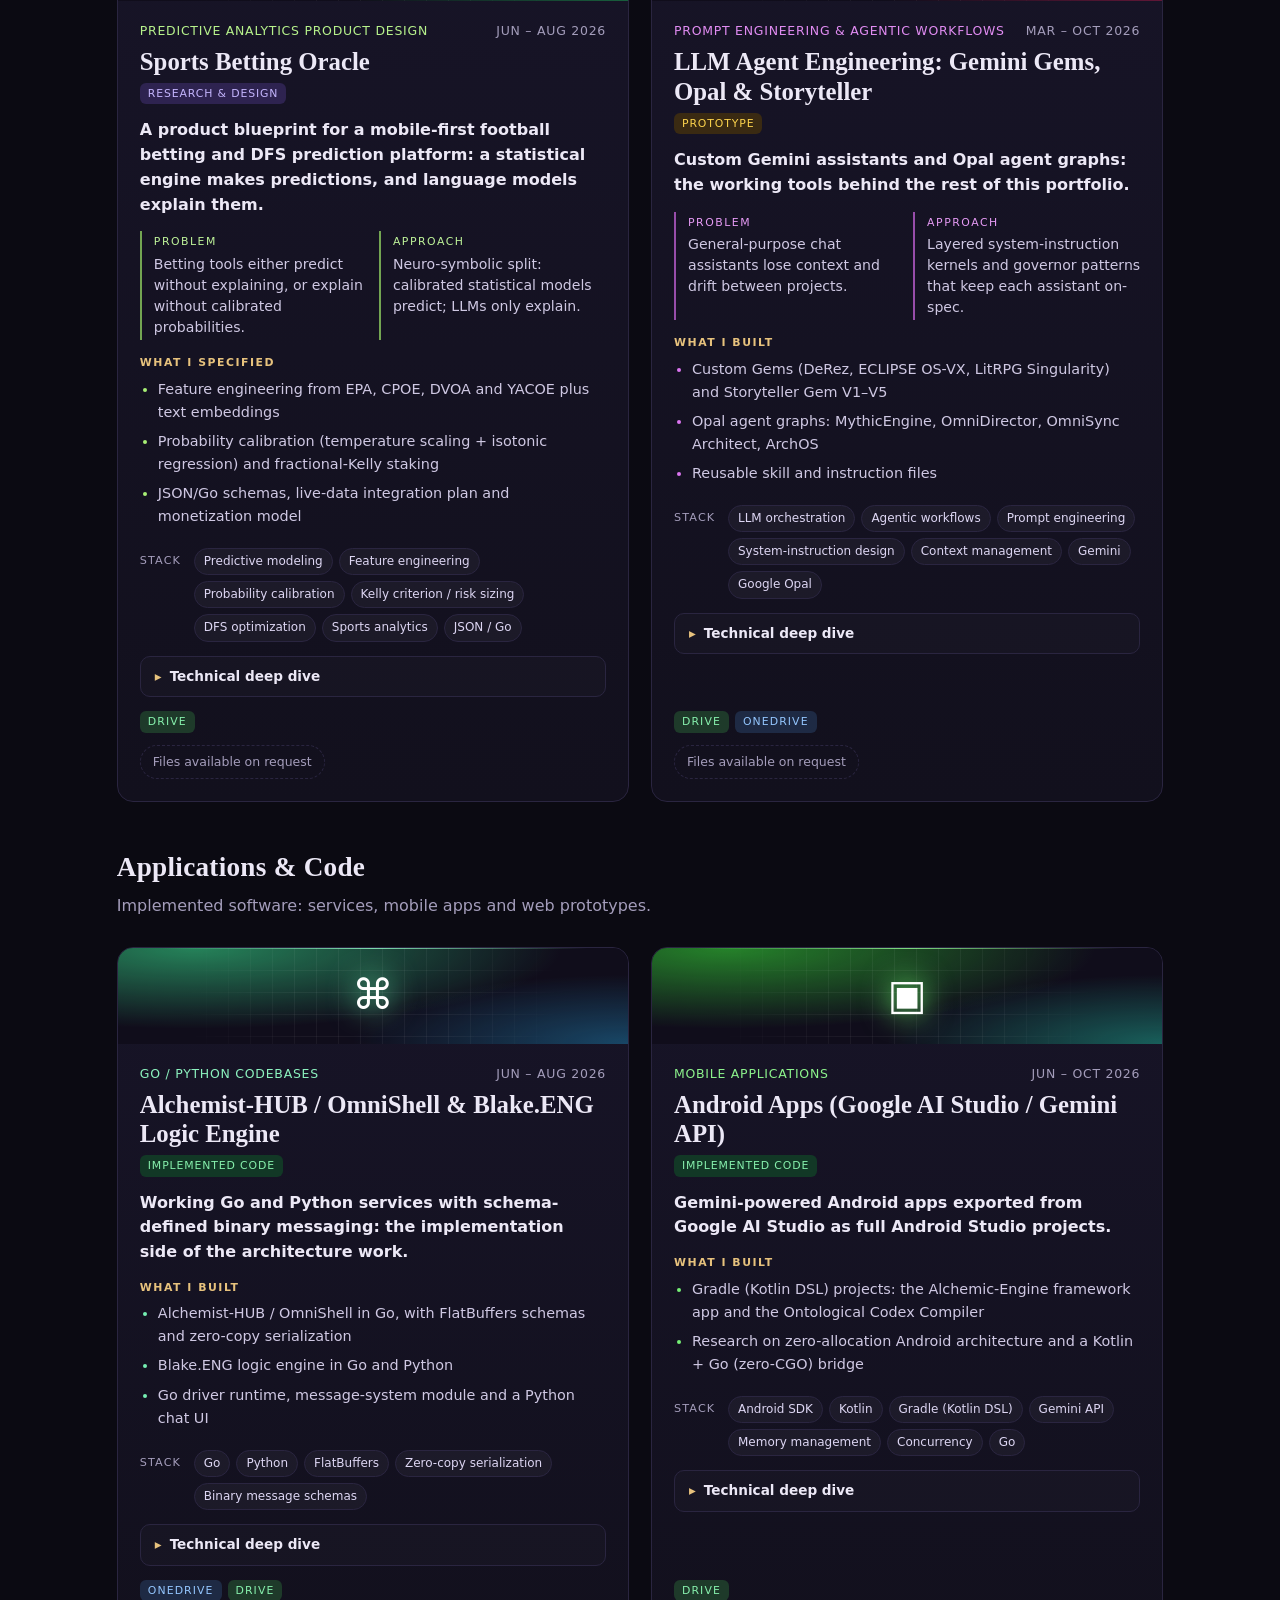
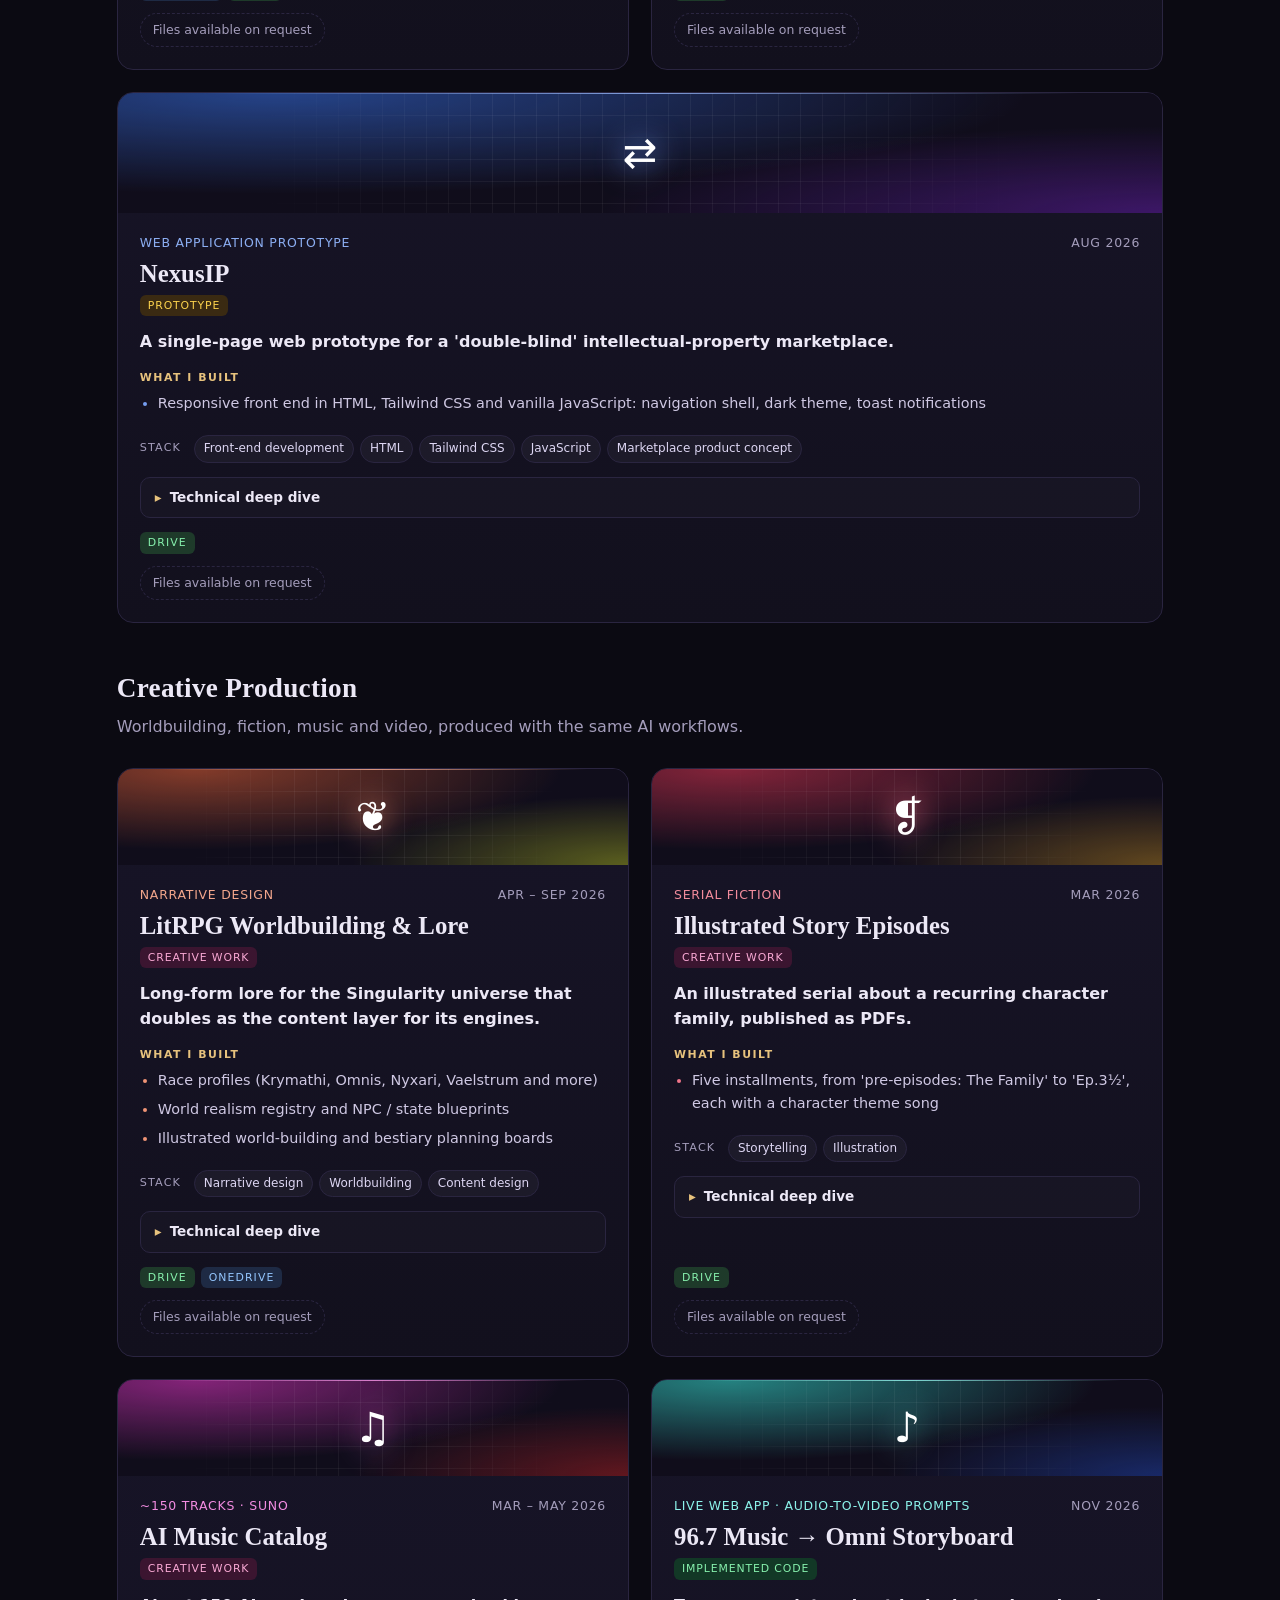
==== commit deed306c: "Contact: add social profile buttons (LinkedIn, YouTube, Suno, Instagram, TikTok, Threads, Reddit, Ca" ====
--- a/index.html
+++ b/index.html
@@ -6,7 +6,7 @@
 <title>Blake Allcorn | AI Systems Architect: Neuro-symbolic &amp; Multi-Agent Systems, Simulation Engines</title>
 <meta name="description" content="Blake Allcorn: AI systems architect specializing in neuro-symbolic and multi-agent LLM architectures, deterministic simulation and game engines, design-by-contract, zero-trust architecture, Go, Python, Kotlin and Android.">
 <meta name="keywords" content="AI Systems Architect, neuro-symbolic AI, multi-agent systems, LLM orchestration, multi-agent orchestration, agentic workflows, self-healing pipelines, human-in-the-loop, HITL, red-teaming, Top-K pruning, state machines, dependency graphs, prompt engineering, knowledge graph, hypergraph, ontology engineering, simulation engine, game engine, ECS, deterministic replay, event-driven architecture, design by contract, zero-trust, eBPF, Merkle tree, hash chaining, tamper-evident audit logs, append-only ledger, cryptographic provenance, SHA-256, integrity verification, Temporal, Go, Python, Kotlin, Android, FlatBuffers">
-<link rel="stylesheet" href="assets/style.css?v=717cf352">
+<link rel="stylesheet" href="assets/style.css?v=295ebe2a">
 <link rel="icon" href="data:image/svg+xml,<svg xmlns='http://www.w3.org/2000/svg' viewBox='0 0 100 100'><text y='.9em' font-size='90'>⚗</text></svg>">
 </head>
 <body id="top">
@@ -447,6 +447,19 @@
     <a class="btn btn--primary btn--lg" href="mailto:blakeallcorn0@gmail.com?subject=Hello%20Blake">Email blakeallcorn0@gmail.com</a>
     <a class="btn btn--lg" href="https://github.com/AlchemistBlake" target="_blank" rel="noopener">GitHub: AlchemistBlake <span aria-hidden="true">↗</span></a>
   </div>
+  <nav class="social" aria-label="Social profiles">
+  <p class="social__label">Find me elsewhere</p>
+  <ul class="social__list">
+    <li><a class="social__btn" href="https://www.linkedin.com/in/blake-allcorn-323547402" target="_blank" rel="noopener me">LinkedIn <span aria-hidden="true">↗</span></a></li>
+    <li><a class="social__btn" href="https://www.youtube.com/@96alchemist7" target="_blank" rel="noopener me">YouTube <span aria-hidden="true">↗</span></a></li>
+    <li><a class="social__btn" href="https://suno.com/@96alchemist7" target="_blank" rel="noopener me">Suno <span aria-hidden="true">↗</span></a></li>
+    <li><a class="social__btn" href="https://www.instagram.com/96alchemist7" target="_blank" rel="noopener me">Instagram <span aria-hidden="true">↗</span></a></li>
+    <li><a class="social__btn" href="https://www.tiktok.com/@alchemist_967" target="_blank" rel="noopener me">TikTok <span aria-hidden="true">↗</span></a></li>
+    <li><a class="social__btn" href="https://www.threads.com/@96alchemist7" target="_blank" rel="noopener me">Threads <span aria-hidden="true">↗</span></a></li>
+    <li><a class="social__btn" href="https://www.reddit.com/user/Due-Psychology1816" target="_blank" rel="noopener me">Reddit <span aria-hidden="true">↗</span></a></li>
+    <li><a class="social__btn" href="https://cash.app/$Moonshroom967" target="_blank" rel="noopener me">Cash App <span aria-hidden="true">↗</span></a></li>
+  </ul>
+  </nav>
 </section>
 </main>
 
--- a/assets/style.css
+++ b/assets/style.css
@@ -232,3 +232,12 @@
 .contact__rates a{color:var(--gold)}
 @media (prefers-reduced-motion:reduce){.svc,.svc:hover{transition:none;transform:none}}
 @media (max-width:480px){.nav nav{display:flex;flex-wrap:wrap;justify-content:flex-end;row-gap:4px}.nav nav a{white-space:nowrap}.nav nav a[href="#about"]{display:none}}
+
+/* social profiles */
+.social{margin-top:28px}
+.social__label{font-size:.78rem;letter-spacing:.14em;text-transform:uppercase;opacity:.7;margin:0 0 10px}
+.social__list{list-style:none;margin:0;padding:0;display:flex;flex-wrap:wrap;justify-content:center;gap:8px}
+.social__btn{display:inline-flex;align-items:center;gap:6px;padding:7px 14px;border-radius:999px;border:1px solid rgba(255,255,255,.16);background:rgba(255,255,255,.04);color:inherit;text-decoration:none;font-size:.9rem;transition:border-color .2s,background .2s}
+.social__btn:hover,.social__btn:focus-visible{border-color:rgba(180,140,255,.7);background:rgba(140,90,255,.12)}
+.social__btn:focus-visible{outline:2px solid #b48cff;outline-offset:2px}
+@media (prefers-reduced-motion:reduce){.social__btn{transition:none}}
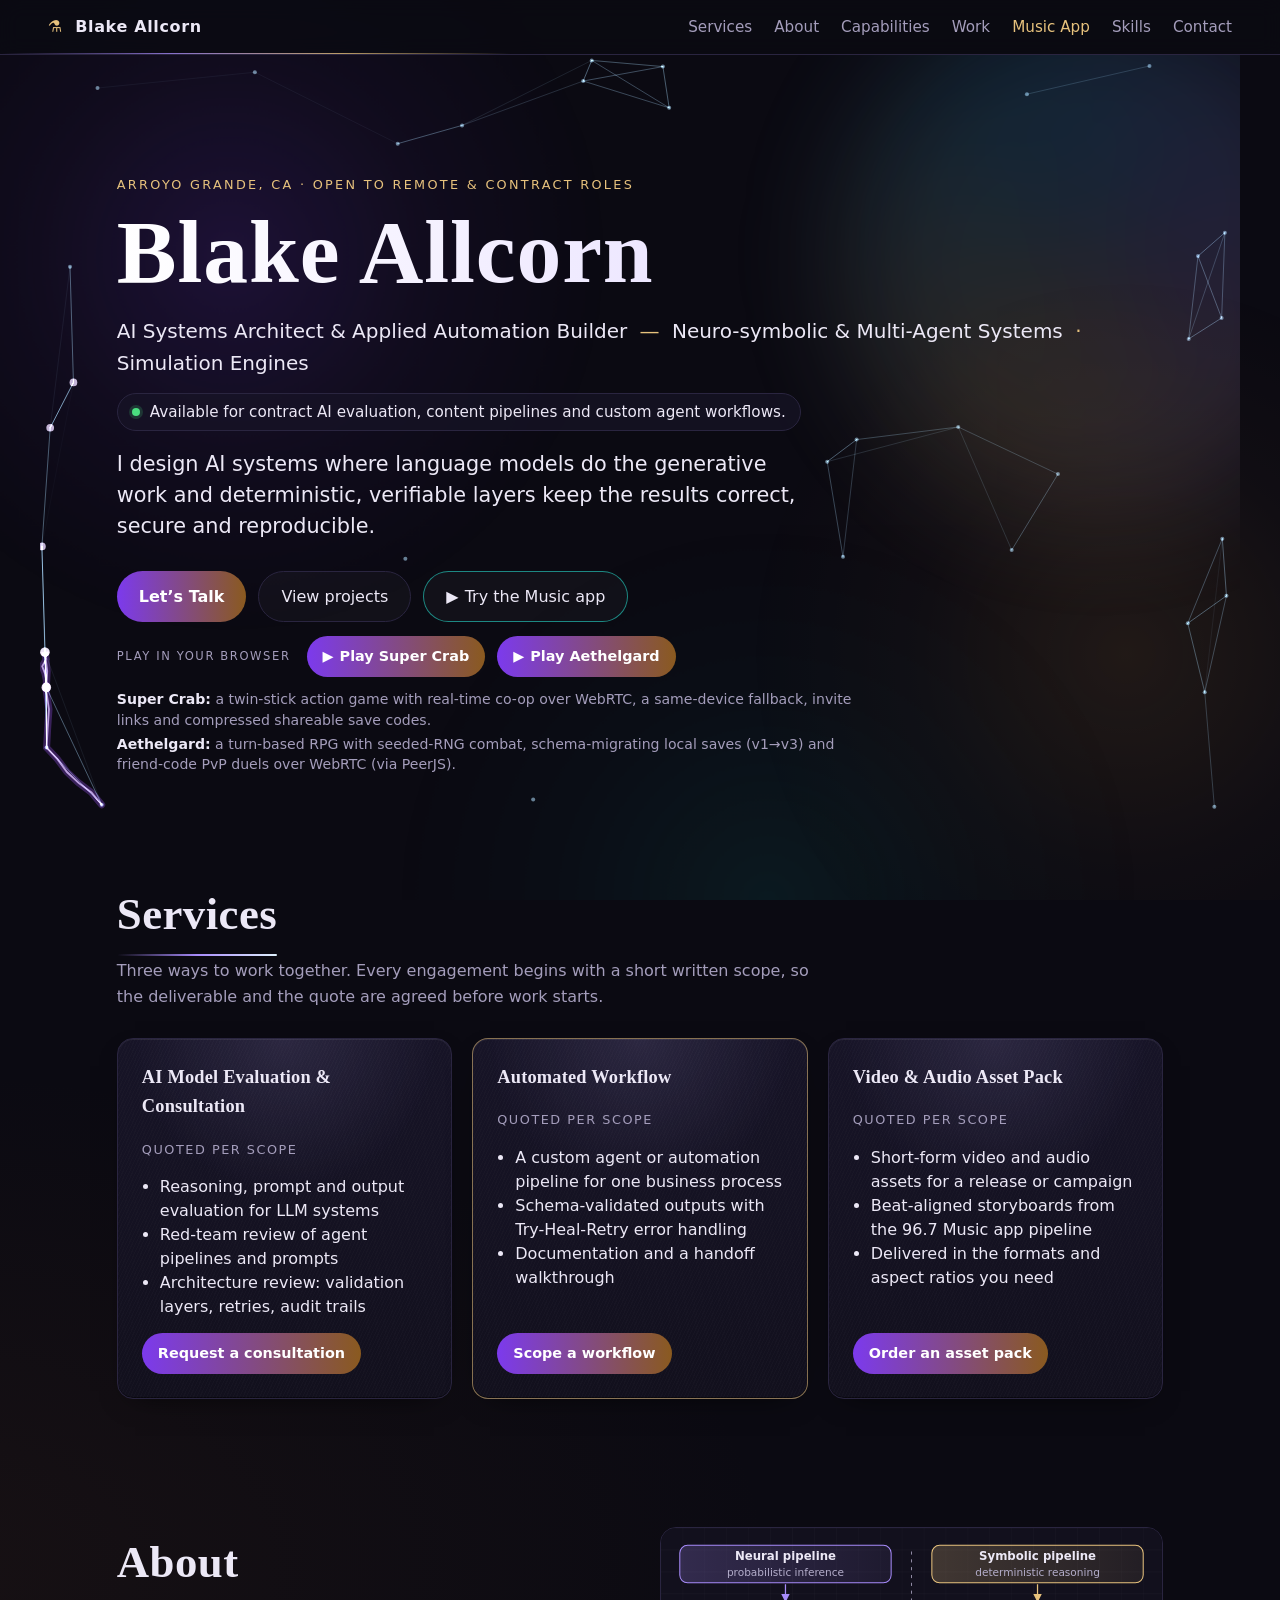
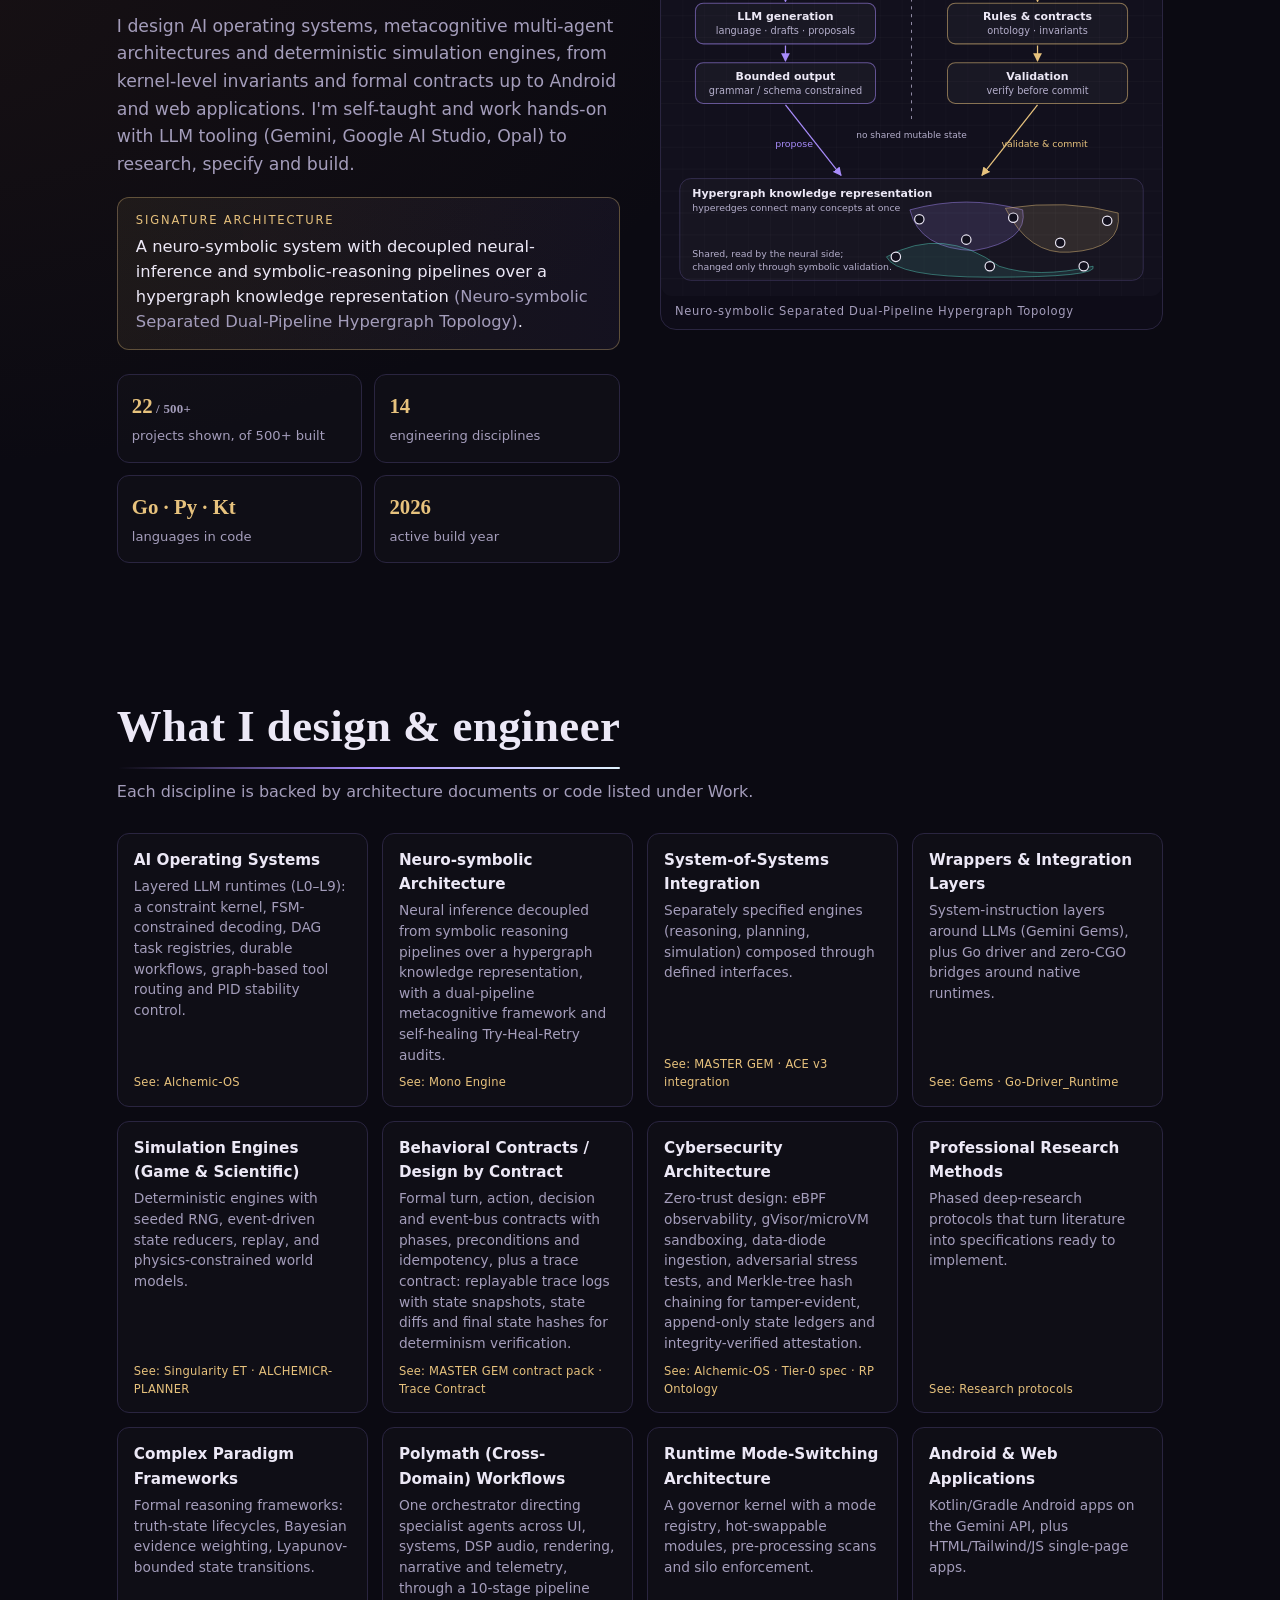
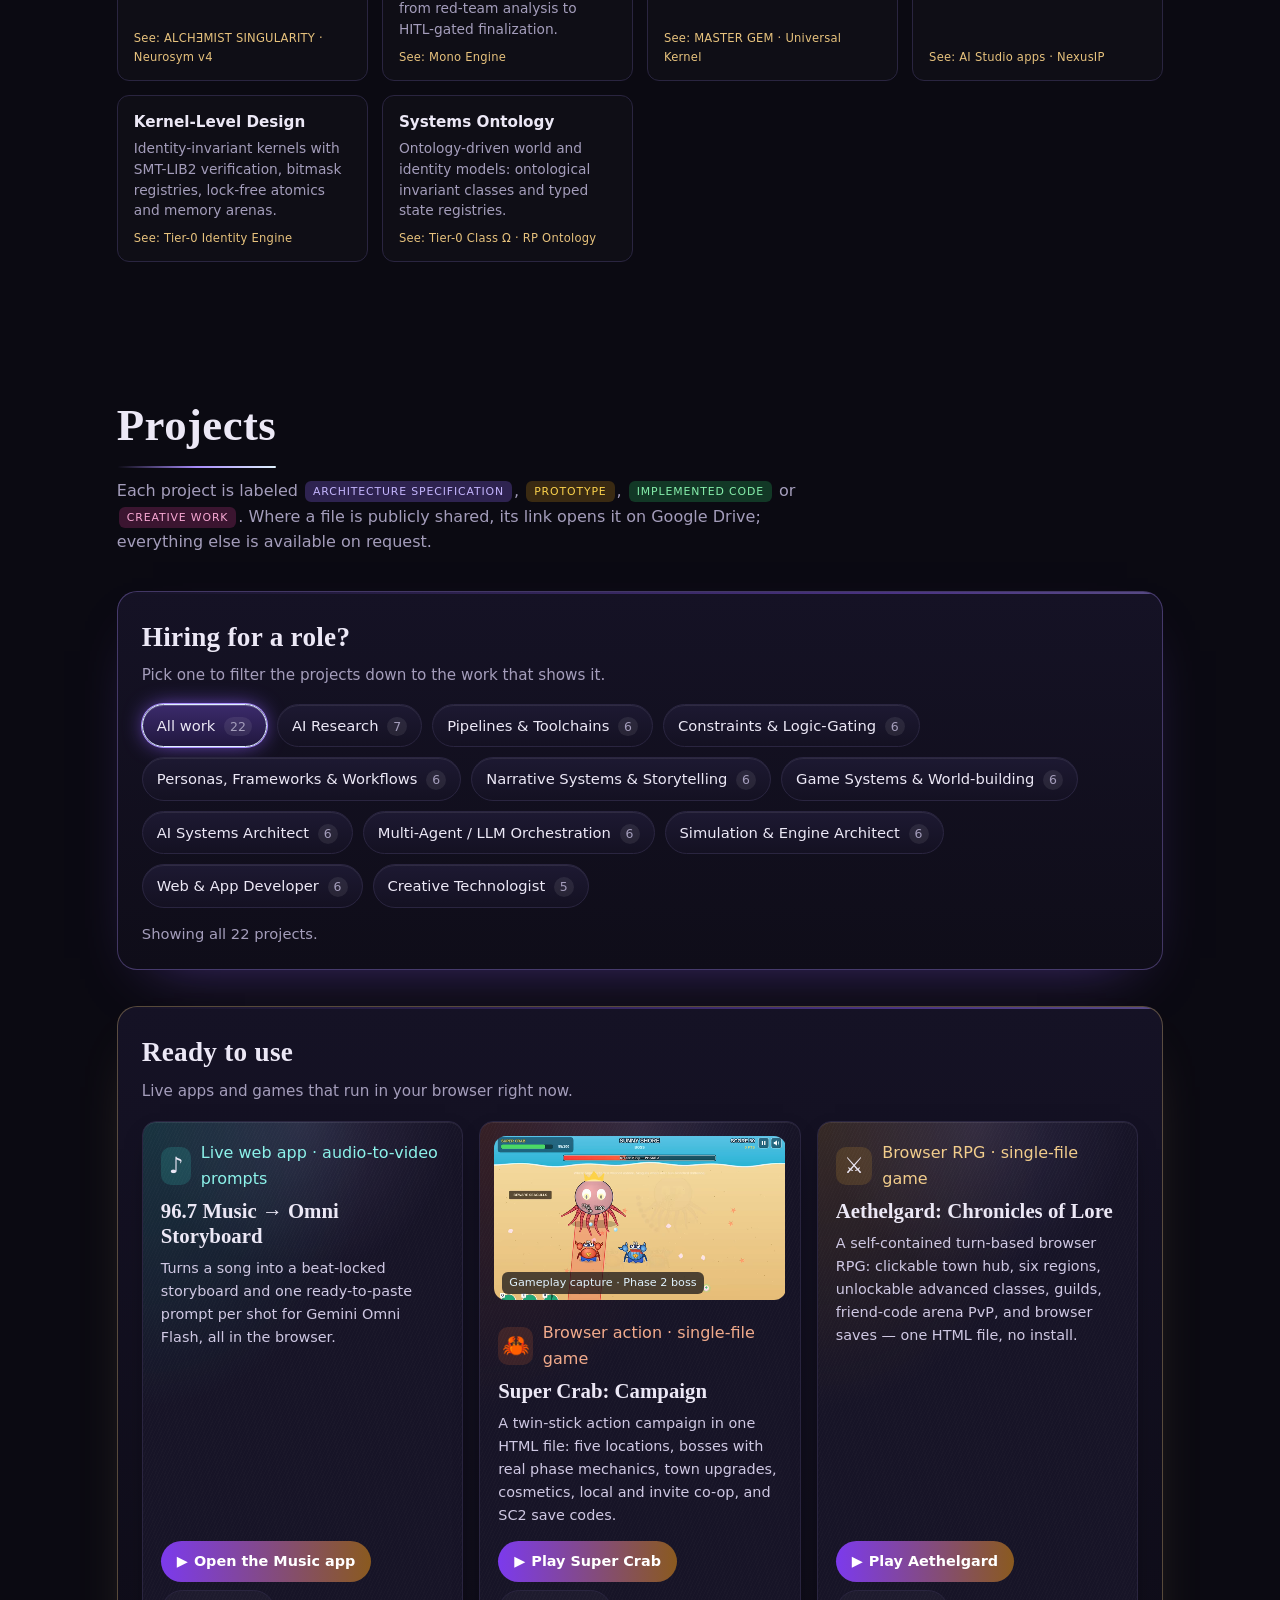
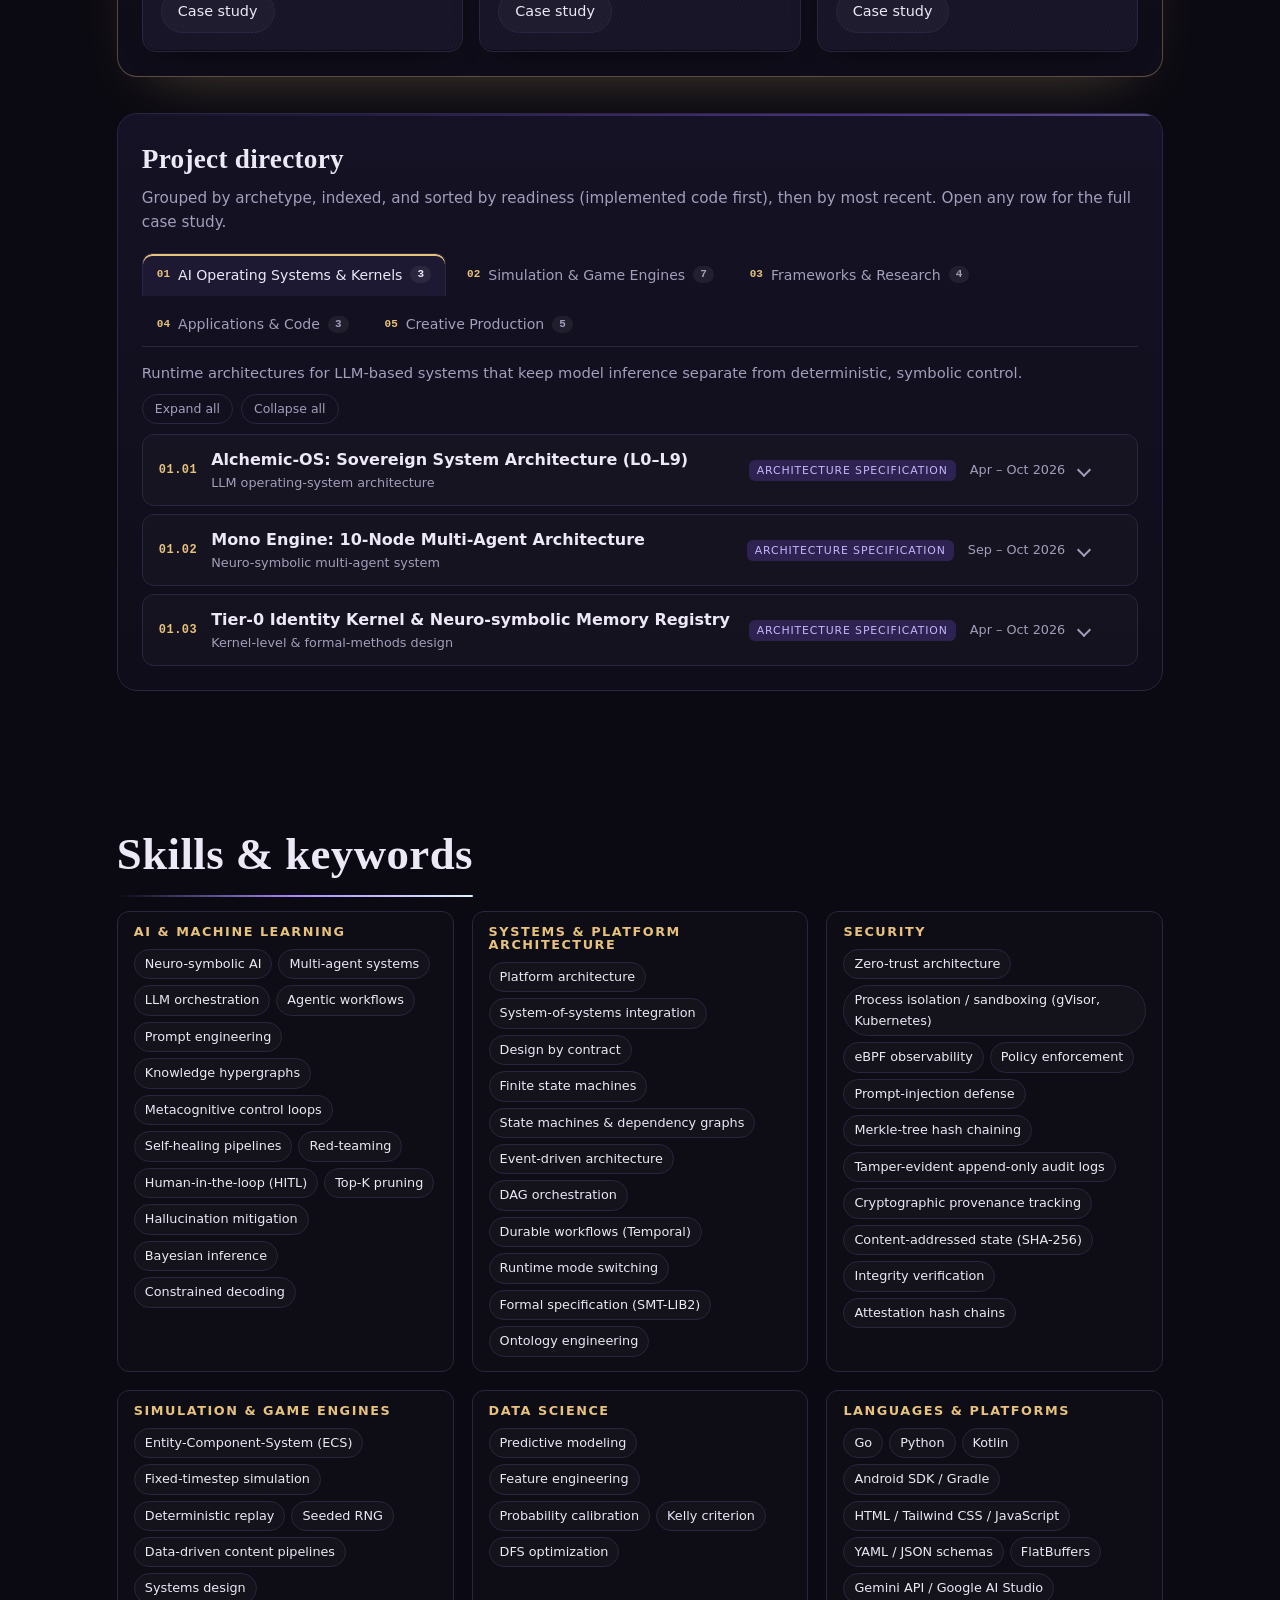
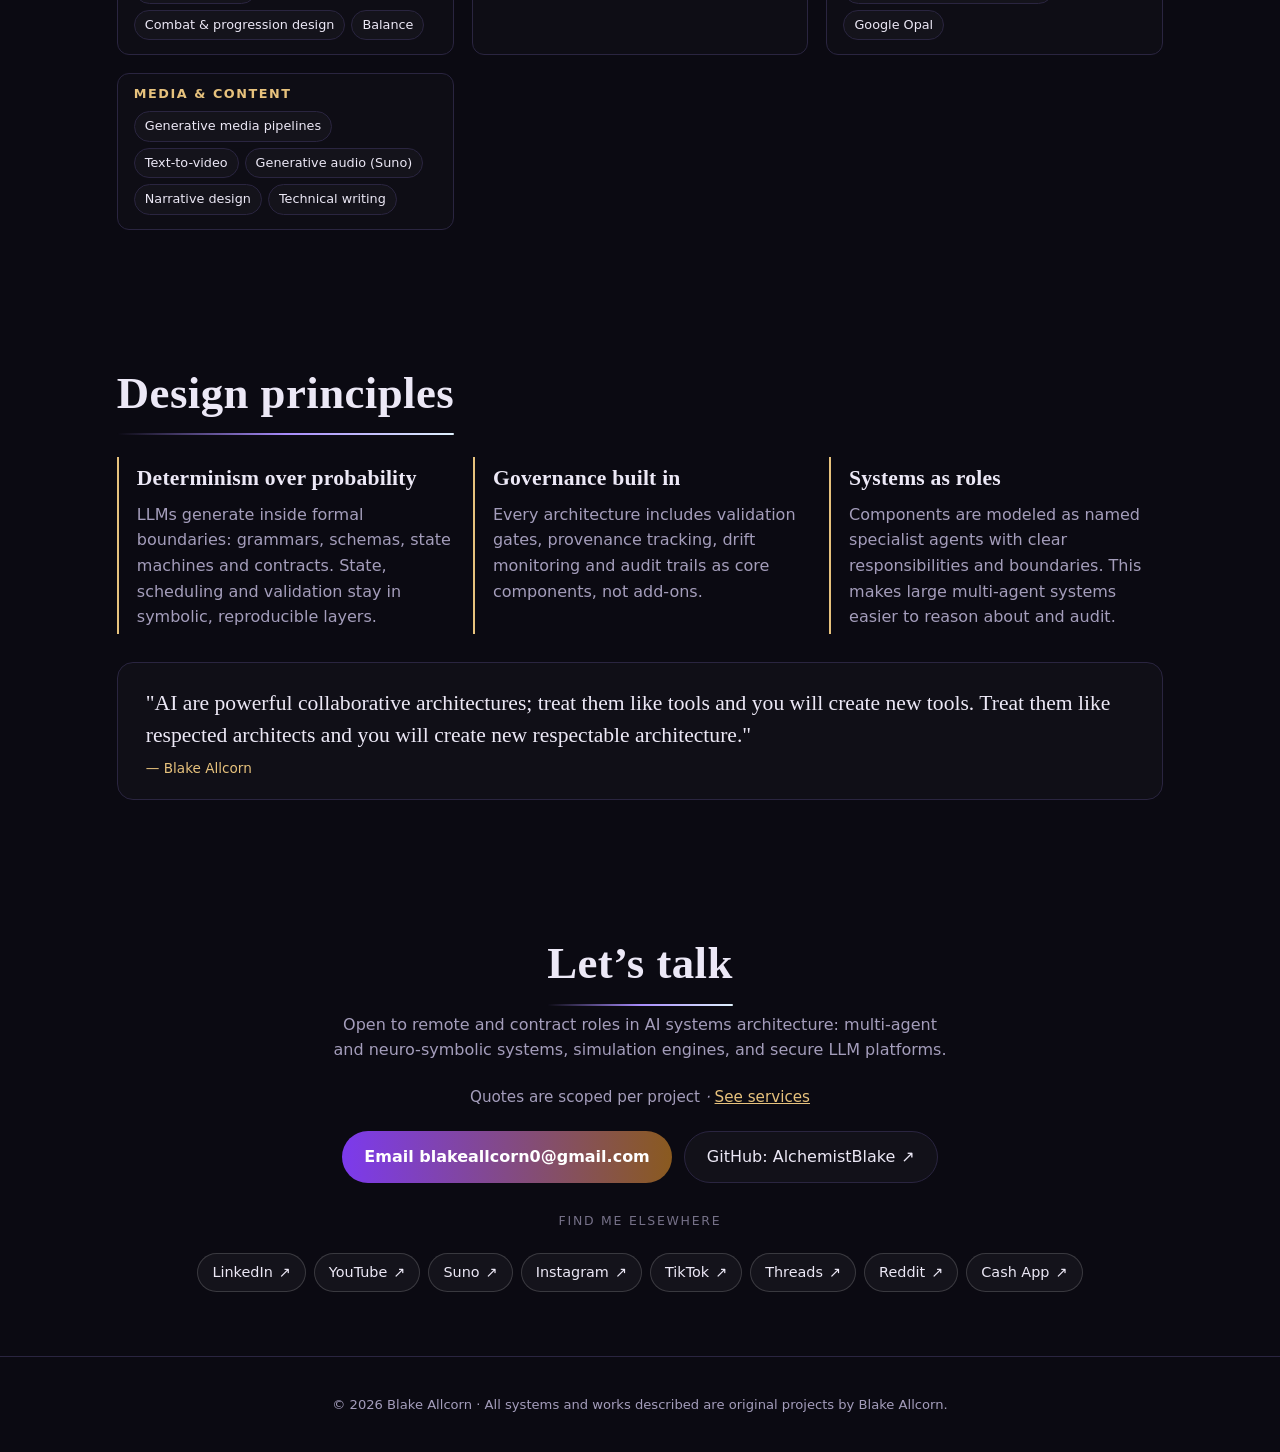
==== commit 73a43876: "Effects release: 3-color lighting, text keep-out, Super Crab clip, share card sig: BWA_15.2003075_SO" ====
--- a/index.html
+++ b/index.html
@@ -6,7 +6,21 @@
 <title>Blake Allcorn | AI Systems Architect: Neuro-symbolic &amp; Multi-Agent Systems, Simulation Engines</title>
 <meta name="description" content="Blake Allcorn: AI systems architect specializing in neuro-symbolic and multi-agent LLM architectures, deterministic simulation and game engines, design-by-contract, zero-trust architecture, Go, Python, Kotlin and Android.">
 <meta name="keywords" content="AI Systems Architect, neuro-symbolic AI, multi-agent systems, LLM orchestration, multi-agent orchestration, agentic workflows, self-healing pipelines, human-in-the-loop, HITL, red-teaming, Top-K pruning, state machines, dependency graphs, prompt engineering, knowledge graph, hypergraph, ontology engineering, simulation engine, game engine, ECS, deterministic replay, event-driven architecture, design by contract, zero-trust, eBPF, Merkle tree, hash chaining, tamper-evident audit logs, append-only ledger, cryptographic provenance, SHA-256, integrity verification, Temporal, Go, Python, Kotlin, Android, FlatBuffers">
-<link rel="stylesheet" href="assets/style.css?v=295ebe2a">
+<link rel="canonical" href="https://alchemistblake.github.io/">
+<meta property="og:type" content="profile">
+<meta property="og:url" content="https://alchemistblake.github.io/">
+<meta property="og:site_name" content="Blake Allcorn">
+<meta property="og:title" content="Blake Allcorn · AI Systems Architect">
+<meta property="og:description" content="AI systems architect: neuro-symbolic and multi-agent LLM architectures, simulation engines, and live browser apps and games.">
+<meta property="og:image" content="https://alchemistblake.github.io/assets/media/og-card.png">
+<meta property="og:image:alt" content="Blake Allcorn, AI Systems Architect: violet lightning striking a blue-white node graph">
+<meta name="twitter:card" content="summary_large_image">
+<meta name="twitter:image" content="https://alchemistblake.github.io/assets/media/og-card.png">
+<meta name="twitter:title" content="Blake Allcorn · AI Systems Architect">
+<meta name="twitter:description" content="AI systems architect: neuro-symbolic and multi-agent LLM architectures, simulation engines, and live browser apps and games.">
+<meta name="theme-color" content="#0b0a12">
+<script type="application/ld+json">{"@context": "https://schema.org", "@type": "Person", "name": "Blake Allcorn", "jobTitle": "AI Systems Architect", "url": "https://alchemistblake.github.io/", "email": "mailto:blakeallcorn0@gmail.com", "sameAs": ["https://github.com/AlchemistBlake", "https://www.linkedin.com/in/blake-allcorn-323547402", "https://www.youtube.com/@96alchemist7", "https://suno.com/@96alchemist7", "https://www.instagram.com/96alchemist7", "https://www.tiktok.com/@alchemist_967", "https://www.threads.com/@96alchemist7", "https://www.reddit.com/user/Due-Psychology1816"], "knowsAbout": ["Neuro-symbolic AI", "Multi-agent systems", "LLM orchestration", "Simulation engines", "Game design"]}</script>
+<link rel="stylesheet" href="assets/style.css?v=a03b4b43">
 <link rel="icon" href="data:image/svg+xml,<svg xmlns='http://www.w3.org/2000/svg' viewBox='0 0 100 100'><text y='.9em' font-size='90'>⚗</text></svg>">
 </head>
 <body id="top">
@@ -107,9 +121,27 @@
   <div class="section-head">
     <h2>Projects</h2>
     <p>Each project is labeled <span class="status status--spec">Architecture specification</span>, <span class="status status--proto">Prototype</span>, <span class="status status--code">Implemented code</span> or <span class="status status--creative">Creative work</span>. Where a file is publicly shared, its link opens it on Google Drive; everything else is available on request.</p>
-    <div class="filters"><a class="chip" href="#g0">AI Operating Systems &amp; Kernels</a><a class="chip" href="#g1">Simulation &amp; Game Engines</a><a class="chip" href="#g2">Frameworks &amp; Research</a><a class="chip" href="#g3">Applications &amp; Code</a><a class="chip" href="#g4">Creative Production</a></div>
-  </div>
-<div class="group" id="g0"><div class="group-head"><h3>AI Operating Systems &amp; Kernels</h3><p>Runtime architectures for LLM-based systems that keep model inference separate from deterministic, symbolic control.</p></div><div class="grid"><article class="card card--wide card--diagram" id="alchemic-os" style="--h:268">
+  </div>
+<div class="dbox dbox--roles" aria-labelledby="roles-h"><div class="dbox__head"><h3 id="roles-h">Hiring for a role?</h3><p>Pick one to filter the projects down to the work that shows it.</p></div><div class="rchips" role="group" aria-label="Role presets"><button class="rchip" type="button" aria-pressed="true" data-role="">All work <span class="rchip__c">22</span></button><button class="rchip" type="button" aria-pressed="false" data-role="ai-research" data-desc="Structured research protocols, neuro-symbolic inference frameworks and research-driven system design.">AI Research <span class="rchip__c">7</span></button><button class="rchip" type="button" aria-pressed="false" data-role="pipelines" data-desc="Multi-stage generation pipelines, tool-calling chains, CLIs and build tooling.">Pipelines &amp; Toolchains <span class="rchip__c">6</span></button><button class="rchip" type="button" aria-pressed="false" data-role="constraints" data-desc="Contract checks, invariant gates, deterministic validation layers around LLM output.">Constraints &amp; Logic-Gating <span class="rchip__c">6</span></button><button class="rchip" type="button" aria-pressed="false" data-role="personas" data-desc="Agent personas, prompt frameworks and repeatable agentic workflows.">Personas, Frameworks &amp; Workflows <span class="rchip__c">6</span></button><button class="rchip" type="button" aria-pressed="false" data-role="narrative" data-desc="Storyteller agents, roleplay systems, narrative ontology and serialized fiction.">Narrative Systems &amp; Storytelling <span class="rchip__c">6</span></button><button class="rchip" type="button" aria-pressed="false" data-role="game-design" data-desc="Combat systems, progression, bosses, classes, guilds, lore and playable builds.">Game Systems &amp; World-building <span class="rchip__c">6</span></button><button class="rchip" type="button" aria-pressed="false" data-role="ai-architect" data-desc="Layered LLM system design, kernels, memory registries, governance and provenance.">AI Systems Architect <span class="rchip__c">6</span></button><button class="rchip" type="button" aria-pressed="false" data-role="multi-agent" data-desc="Specialist-agent pipelines, routing, state machines and human-in-the-loop review.">Multi-Agent / LLM Orchestration <span class="rchip__c">6</span></button><button class="rchip" type="button" aria-pressed="false" data-role="engine" data-desc="Deterministic runtimes, ECS-style engines, seeded RNG and contract-driven simulation.">Simulation &amp; Engine Architect <span class="rchip__c">6</span></button><button class="rchip" type="button" aria-pressed="false" data-role="app-dev" data-desc="Shipped browser apps and games, WebRTC co-op, Android apps, Go and Python codebases.">Web &amp; App Developer <span class="rchip__c">6</span></button><button class="rchip" type="button" aria-pressed="false" data-role="creative-tech" data-desc="AI music, anime video pipelines, illustrated serials and worldbuilding.">Creative Technologist <span class="rchip__c">5</span></button></div><p class="rstatus" aria-live="polite">Showing all 22 projects.</p></div>
+<div class="dbox dbox--ready" aria-labelledby="ready-h"><div class="dbox__head"><h3 id="ready-h">Ready to use</h3><p>Live apps and games that run in your browser right now.</p></div><div class="rgrid"><article class="rtile" data-roles="pipelines personas multi-agent app-dev creative-tech" style="--h:175">
+  <div class="rtile__top"><span class="rtile__glyph" aria-hidden="true">♪</span><span class="kicker">Live web app · audio-to-video prompts</span></div>
+  <h4>96.7 Music → Omni Storyboard</h4>
+  <p>Turns a song into a beat-locked storyboard and one ready-to-paste prompt per shot for Gemini Omni Flash, all in the browser.</p>
+  <div class="rtile__foot"><a class="btn btn--play" href="music/" aria-label="Open 96.7 Music to Omni Storyboard, a web app that turns a song into video prompts"><span aria-hidden="true">▶</span> Open the Music app</a><a class="btn rtile__more" href="#music-omni" data-open="music-omni">Case study</a></div>
+</article><article class="rtile" data-roles="game-design engine app-dev" style="--h:18">
+  <figure class="rtile__media"><video muted loop playsinline preload="none" poster="assets/media/super-crab-poster.jpg" data-src="assets/media/super-crab-loop.webm" width="720" height="405" aria-label="Super Crab: Campaign gameplay, Phase 2 boss fight with two crabs"></video><figcaption>Gameplay capture · Phase 2 boss</figcaption></figure><div class="rtile__top"><span class="rtile__glyph" aria-hidden="true">🦀</span><span class="kicker">Browser action · single-file game</span></div>
+  <h4>Super Crab: Campaign</h4>
+  <p>A twin-stick action campaign in one HTML file: five locations, bosses with real phase mechanics, town upgrades, cosmetics, local and invite co-op, and SC2 save codes.</p>
+  <div class="rtile__foot"><a class="btn btn--play" href="play/super-crab/" aria-label="Play Super Crab: Campaign, a twin-stick action game that runs in your browser"><span aria-hidden="true">▶</span> Play Super Crab</a><a class="btn rtile__more" href="#super-crab" data-open="super-crab">Case study</a></div>
+</article><article class="rtile" data-roles="narrative game-design engine app-dev" style="--h:38">
+  <div class="rtile__top"><span class="rtile__glyph" aria-hidden="true">⚔</span><span class="kicker">Browser RPG · single-file game</span></div>
+  <h4>Aethelgard: Chronicles of Lore</h4>
+  <p>A self-contained turn-based browser RPG: clickable town hub, six regions, unlockable advanced classes, guilds, friend-code arena PvP, and browser saves — one HTML file, no install.</p>
+  <div class="rtile__foot"><a class="btn btn--play" href="play/aethelgard/" aria-label="Play Aethelgard: Chronicles of Lore, a turn-based RPG that runs in your browser"><span aria-hidden="true">▶</span> Play Aethelgard</a><a class="btn rtile__more" href="#aethelgard" data-open="aethelgard">Case study</a></div>
+</article></div></div>
+<div class="dbox dbox--dir" aria-labelledby="dir-h"><div class="dbox__head"><h3 id="dir-h">Project directory</h3><p>Grouped by archetype, indexed, and sorted by readiness (implemented code first), then by most recent. Open any row for the full case study.</p></div><div class="dtabs" role="tablist" aria-label="Project archetypes"><button class="dtab" role="tab" id="tab-g0" aria-controls="g0" aria-selected="true" tabindex="0"><span class="dtab__n">01</span> AI Operating Systems &amp; Kernels <span class="dtab__c" data-total="3">3</span></button><button class="dtab" role="tab" id="tab-g1" aria-controls="g1" aria-selected="false" tabindex="-1"><span class="dtab__n">02</span> Simulation &amp; Game Engines <span class="dtab__c" data-total="7">7</span></button><button class="dtab" role="tab" id="tab-g2" aria-controls="g2" aria-selected="false" tabindex="-1"><span class="dtab__n">03</span> Frameworks &amp; Research <span class="dtab__c" data-total="4">4</span></button><button class="dtab" role="tab" id="tab-g3" aria-controls="g3" aria-selected="false" tabindex="-1"><span class="dtab__n">04</span> Applications &amp; Code <span class="dtab__c" data-total="3">3</span></button><button class="dtab" role="tab" id="tab-g4" aria-controls="g4" aria-selected="false" tabindex="-1"><span class="dtab__n">05</span> Creative Production <span class="dtab__c" data-total="5">5</span></button></div><div class="dpanel" role="tabpanel" id="g0" aria-labelledby="tab-g0"><p class="dpanel__desc">Runtime architectures for LLM-based systems that keep model inference separate from deterministic, symbolic control.</p><div class="dpanel__tools"><button class="chip" type="button" data-expand>Expand all</button><button class="chip" type="button" data-collapse>Collapse all</button></div><div class="rows"><details class="row" data-id="alchemic-os" data-roles="ai-research constraints personas narrative ai-architect multi-agent">
+<summary><span class="row__idx">01.01</span><span class="row__title"><b>Alchemic-OS: Sovereign System Architecture (L0–L9)</b><small>LLM operating-system architecture</small></span><span class="status status--spec">Architecture specification</span><span class="row__date">Apr – Oct 2026</span><span class="row__chev" aria-hidden="true"></span></summary>
+<div class="row__body"><article class="card card--wide card--diagram" id="alchemic-os" style="--h:268">
   <figure class="diagram"><img src="assets/diagrams/alchemic-os.svg?v=60d6c6d8" alt="Alchemic-OS ten-layer architecture. From the foundation up: L0 Sovereign Constraint Kernel, L1 FSM-constrained decoding, L2 YAML registry and unified namespace, L3 Temporal orchestration with Try-Heal-Retry, L4 Dijkstra tool graph routing, L5 metacognitive agent spawning, L6 dynamic attentional context scoping, L7 verifiable security with instruction hierarchy and eBPF, L8 PID global stability controller, L9 physics-constrained state and visual transduction. Side panels: a 96.7 Hz master clock, four runtime components (Cognitive Router, Blake.ENG Logic Engine, Narrative CM, Unified Namespace), the deterministic boot sequence with identity lock, and the hash-chained Merkle ledger." loading="lazy" width="1100"><figcaption>Architecture diagram, drawn from the design documents</figcaption></figure>
   <div class="body">
     <div class="meta"><span class="kicker">LLM operating-system architecture</span><span class="dates">Apr – Oct 2026</span></div>
@@ -123,7 +155,10 @@
     <details class="deep"><summary>Technical deep dive</summary><div class="deep-body"><p>A ten-layer operating-system architecture for autonomous LLM systems. A deterministic constraint kernel (L0) sits underneath the model, and nine governed layers above it own decoding, state, workflows, tool routing, agent spawning, context, security, stability control and physics-bounded rendering. The model only generates inside these bounds; state, control flow and verification stay symbolic and deterministic. Layer names below are Blake&#x27;s own, each followed by the standard engineering term.</p><ul class="bullets"><li>L0 Sovereign Constraint Kernel: a persistent-state kernel beneath the model that enforces topological fidelity over token generation, so the LLM runs as a stateful, constraint-bound runtime instead of a stateless text generator. A dual-pipeline topology separates a Symbolic Action Core (adaptive context) from an Invariant Symbolic Action Core (deterministic constraints), joined by one-way state diodes: ground truth flows down, and nothing writes back. Fixed physical constants and system invariants are enforced by the kernel across every layer, and a tripartite authorization model (delegated authorization with token scopes and spending limits, a behavioral constitution, and per-site action contracts) gates every action.</li><li>L1 Generative Constraints (FSM control): grammar-constrained decoding. Output grammars are compiled ahead of time into finite state machines (regular constraints) or pushdown automata (nested, context-free grammars) that mask logits before sampling, so schema-violating tokens cannot be emitted. A think-then-constrain cascade lets the model draft freely, validates the draft, and regenerates under strict constraints only if validation fails.</li><li>L2 Decentralized YAML Registry &amp; Unified Namespace: a global addressing system in which every task, tool call and agent carries a hierarchical MCP_ID (for example TASK.AUTH.SECURITY.004) that appears in prompts, code comments, commits and audit evidence. Agents claim work with optimistic locking and lock_expires leases, orphaned tasks are garbage-collected and reset, and blocked_by / blocks arrays define a DAG of execution dependencies.</li><li>L3 Temporal Orchestration &amp; Try-Heal-Retry: deterministic workflows are separated from volatile AI activities using Temporal (Go SDK) durable execution, with Try-Heal-Retry self-healing loops and exponential backoff when a model call fails or returns invalid structure.</li><li>L4 Dijkstra-based Tool Graph Routing: the Cognitive Router computes minimum-cost tool paths over latency, cost and failure weights, so tool selection is a deterministic graph search rather than an LLM decision. FSM circuit breakers set failing edges to infinite weight, which routes around them.</li><li>L5 Metacognitive Agent Spawning: threshold-triggered dynamic sub-agent instantiation. A weighted spawn score over five normalized signals (file interdependency, cyclomatic complexity, test-failure cascade, context-window fill and token-entropy uncertainty) pauses the primary agent and spawns scoped child agents when it exceeds 0.7. Child context is sliced with hybrid retrieval (HNSW vector index plus BM25).</li><li>L6 Dynamic Attentional Context Scoping (DACS): the orchestrator normally runs in REGISTRY mode, holding only a compressed summary of at most 200 tokens per agent, and switches to FOCUS mode for one agent&#x27;s full lineage when that agent issues a steering request. An atomic context compiler emits incremental ContextDeltas and shreds payloads to their functional minimum to prevent cross-agent contamination.</li><li>L7 Verifiable Security (ManyIH &amp; eBPF): a many-tier instruction hierarchy assigns privilege levels (1–10) to instruction blocks at inference time, so lower-privilege text such as tool-ingested content cannot override system policy (prompt-injection defense). Code runs in Kubernetes agent sandboxes on gVisor or Kata runtimes as non-root with all Linux capabilities dropped. eBPF tracepoints (sys_enter_execve) and uprobes (SSL_write) correlate an agent&#x27;s stated intent with the commands it actually executes, matching PID, parent PID and time window, and progressive enforcement drops unauthorized connections at the kernel.</li><li>L8 Global Stability Controller (GSC): a multi-variable PID controller over semantic-drift, retry-rate, token-utility and eBPF-anomaly telemetry. It modulates pruning depth and an adaptive KV-cache synchronization interval, N_sync = max(1, ⌊α / R_drift⌋), and was specified against simulated entropic-failure scenarios.</li><li>L9 Metaphysics &amp; Visual Transduction: a physics-constrained state model plus a rendering and transduction layer. Telemetry is normalized into a clamped 42-feature vector. Rendering constraints include focal-region culling and velocity-triggered motion blur, and acoustic rendering uses Arau-Puchades reverberation with grouped feedback delay networks, turning mathematical state into visuals and sound.</li><li>Runtime components: a Cognitive Router that separates conversational intent from mathematical state; the Blake.ENG Logic Engine, a strict mathematical resolver that emits strict JSON schemas; a Narrative CM (generative model) that renders mathematical state as prose; and a Unified Namespace that serves as the persistent single source of truth.</li><li>Boot and timing: the Sovereign Genesis Sequence is a deterministic bootstrap. Its Pi-Binary-Spiral memory reference (a Pi-derived seed structure) is verified against a root determinism hash, and on any mismatch the system aborts into a safe fallback mode, which the spec tests by fault injection. The Mirrorboot Oracle is an identity-anchoring coherence lock, a boot-integrity check that binds latent state to the system&#x27;s foundational identity. A fixed-rate 96.7 Hz master clock (10.341 ms tick, Go time.Ticker) on node SN-01 synchronizes the layers.</li><li>Specified Merkle-chain state verification: every verified state transition is recorded as an operation tuple (actor ID, verified payload, resulting state) and hash-chained to its predecessor through prev_hash in a tamper-evident, append-only ledger, so any mutation breaks the chain, alerts the eBPF telemetry plane and quarantines the node. Incremental chain verification lets light clients and edge nodes resync without replaying full history.</li><li>Pre-production gate: a four-phase isolation sandbox covering kinetic stress, entropic load, eBPF intent verification and multi-agent DAG lock testing, followed by an adversarial exit gate.</li><li>An Alchemic-OS Sovereign Kernel project vault (kernel invariants, a pre-allocated SoA memory arena, a lock-free AudioWorklet ring buffer and dual-pipeline router blueprints) ships in Blake&#x27;s 96⁷ Fortress app.</li><li>Iterated through versioned blueprints (v1.2, v1.5, 2.0) up to the October 2026 Omni-Lens system roadmap.</li></ul></div></details>
     <div class="foot"><div class="srcs"><span class="src src--drive">Drive</span><span class="src src--onedrive">OneDrive</span></div><div class="links"><span class="on-request">Files available on request</span></div></div>
   </div>
-</article><article class="card card--wide card--diagram" id="mono-engine" style="--h:230">
+</article></div>
+</details><details class="row" data-id="mono-engine" data-roles="ai-research pipelines constraints personas ai-architect multi-agent">
+<summary><span class="row__idx">01.02</span><span class="row__title"><b>Mono Engine: 10-Node Multi-Agent Architecture</b><small>Neuro-symbolic multi-agent system</small></span><span class="status status--spec">Architecture specification</span><span class="row__date">Sep – Oct 2026</span><span class="row__chev" aria-hidden="true"></span></summary>
+<div class="row__body"><article class="card card--wide card--diagram" id="mono-engine" style="--h:230">
   <figure class="diagram"><img src="assets/diagrams/mono-engine.svg?v=3d42d4ee" alt="Mono Engine 10-stage pipeline: red-team analysis, metacognitive routing, hypothesis validation, draft generation, Try-Heal-Retry audit, Top-K pruning, roadmap, blueprint assembly, orchestration and Merkle-signed finalization, then a human-in-the-loop authorization gate before commit." loading="lazy" width="1100"><figcaption>Architecture diagram, drawn from the design documents</figcaption></figure>
   <div class="body">
     <div class="meta"><span class="kicker">Neuro-symbolic multi-agent system</span><span class="dates">Sep – Oct 2026</span></div>
@@ -137,7 +172,10 @@
     <details class="deep"><summary>Technical deep dive</summary><div class="deep-body"><p>Blake&#x27;s signature design: a neuro-symbolic architecture with decoupled neural inference and symbolic reasoning pipelines over a hypergraph knowledge representation (his name: Neuro-symbolic Separated Dual-Pipeline Hypergraph Topology). Its 10-Node Orchestration Blueprint runs a dual-pipeline metacognitive framework over a 14-step execution pipeline in a tiered architecture, with specialist agent nodes organized into interface, execution, control and governance planes.</p><ul class="bullets"><li>Designed a 10-stage multi-agent orchestration pipeline (red-team failure-mode analysis → token-aware metacognitive routing → ontology-grounded validation → neuro-symbolic drafting → self-healing Try-Heal-Retry loop with three-layer syntax/logic/paradigm audit → Top-K pruning and lexicon gating → dependency-graph and state-machine generation → YAML blueprint assembly → cross-node orchestration → Merkle-signed finalization), gated by a human-in-the-loop (HITL) authorization checkpoint under a zero-trust model.</li><li>Specified structured YAML context payloads assembled before each commit, with delta (state-transition) tracking such as Pipeline_Mapped → Blueprint_Finalized, explicit inter-stage dependencies, and Merkle chain tags on commits for provenance.</li><li>Specified specialist agent nodes with strict domain isolation: UI/state orchestration (TypeScript/React/Next.js), low-level systems (C/Rust/Zig/Go), real-time audio DSP (WebAssembly AudioWorklet), procedural rendering (WebGPU/React-Three-Fiber), narrative state, telemetry, and a detached asynchronous auditor.</li><li>Designed a dual-pipeline separation in which deterministic low-level execution never shares mutable state with probabilistic UI or LLM generation.</li><li>Defined hypergraph-based macro-routing with time-expanded shortest-path scheduling (&quot;Dijkstra-Through-Time&quot;) and a mode-switching contract for activating or hot-swapping agents.</li><li>Designed a metacognitive control loop: a detached asynchronous auditor monitors every agent, triggers diagnostic pauses and repair cycles at defined thresholds, and escalates to a human in the loop. Reasoning is structured as tree-of-thought, chain-of-thought and direction-of-thought passes, and narrative state persists via pushdown automata and sorted-YAML serialization.</li></ul></div></details>
     <div class="foot"><div class="srcs"><span class="src src--drive">Drive</span></div><div class="links"><span class="on-request">Files available on request</span><a class="btn btn--code" href="mailto:blakeallcorn0@gmail.com?subject=96%E2%81%B7%20Fortress%20source%20access%20request" aria-label="Source code: private repository, access on request: email blakeallcorn0@gmail.com to request access"><span aria-hidden="true">🔒</span> Source code: private repository, access on request</a></div></div>
   </div>
-</article><article class="card card--wide" id="kernels" style="--h:190">
+</article></div>
+</details><details class="row" data-id="kernels" data-roles="ai-research constraints ai-architect">
+<summary><span class="row__idx">01.03</span><span class="row__title"><b>Tier-0 Identity Kernel &amp; Neuro-symbolic Memory Registry</b><small>Kernel-level &amp; formal-methods design</small></span><span class="status status--spec">Architecture specification</span><span class="row__date">Apr – Oct 2026</span><span class="row__chev" aria-hidden="true"></span></summary>
+<div class="row__body"><article class="card card--wide" id="kernels" style="--h:190">
   <div class="thumb" aria-hidden="true"><span class="glyph">◇</span><span class="grid"></span></div>
   <div class="body">
     <div class="meta"><span class="kicker">Kernel-level &amp; formal-methods design</span><span class="dates">Apr – Oct 2026</span></div>
@@ -151,50 +189,10 @@
     <details class="deep"><summary>Technical deep dive</summary><div class="deep-body"><p>The lowest-level layers of the stack: an identity-invariant kernel that keeps a multi-stream AI system consistent with its specification, and a memory registry that links human-readable YAML state to compact bitmask state in memory.</p><ul class="bullets"><li>Authored the Tier-0 Identity Engine (Echo-LoL) formal spec: 15 invariants in 5 classes, machine-checkable SMT-LIB2 translations, a runtime invariant-measurement layer, a composite drift score with tiered reset logic, and 8 adversarial stress-test definitions.</li><li>Designed a structured bitmask registry that maps a YAML system registry onto zero-copy, SIMD-friendly bitmask state, with state transitions bounded by discrete-time Lyapunov stability conditions (v1 → v4.0.0 revisions).</li><li>Applied low-level engineering patterns: contiguous memory arenas (struct-of-arrays), lock-free atomics, zero-CGO/FFI boundaries and fixed-point arithmetic.</li></ul></div></details>
     <div class="foot"><div class="srcs"><span class="src src--onedrive">OneDrive</span><span class="src src--drive">Drive</span></div><div class="links"><span class="on-request">Files available on request</span></div></div>
   </div>
-</article></div></div>
-<div class="group" id="g1"><div class="group-head"><h3>Simulation &amp; Game Engines</h3><p>Deterministic, data-driven simulation for games and scientific or world modeling.</p></div><div class="grid"><article class="card card--wide card--diagram" id="singularity-et" style="--h:200">
-  <figure class="diagram"><img src="assets/diagrams/singularity-et.svg?v=bea66e9a" alt="Singularity ET simulation loop: input enters a fixed-timestep tick, ECS systems update using a seeded RNG, emit events, reducers update the single WorldState; inputs and seed go to a replay log for deterministic replay." loading="lazy" width="1100"><figcaption>Architecture diagram, drawn from the design documents</figcaption></figure>
-  <div class="body">
-    <div class="meta"><span class="kicker">Deterministic game-engine runtime</span><span class="dates">May – Oct 2026</span></div>
-    <h4>Singularity ET / Singularity ALCHEMIST Engine</h4>
-    <span class="status status--spec">Architecture specification</span>
-    <p class="tldr"><strong>A complete runtime spec for a deterministic, data-driven game engine: the same inputs and seed always produce the same game, so any session can be replayed exactly.</strong></p>
-    <dl class="pa"><div><dt>Problem</dt><dd>Game logic spread across engine code and scripts is hard to reproduce, debug or mod.</dd></div><div><dt>Approach</dt><dd>A single authoritative WorldState updated by event reducers on a fixed timestep, with a seeded RNG and a replay log. Content lives in data packs.</dd></div></dl>
-    <h5 class="built-h">What I specified</h5>
-    <ul class="bullets"><li>Schemas and data contracts for combat, AI, quests, inventory, progression, save/load and debugging</li><li>4-tier architecture (core kernels → simulation → content packs → gameplay) with one-way dependencies</li><li>Fixed 24 FPS / 41.67 ms tick budget with graceful degradation; Python reference prototype</li></ul>
-    <div class="stack"><span>Stack</span><ul><li>Entity-Component-System (ECS)</li><li>Fixed-timestep simulation</li><li>Deterministic replay</li><li>Seeded RNG</li><li>Event-driven architecture</li><li>Data-driven content packs</li><li>Scripting interfaces</li><li>Server-authoritative simulation (target)</li><li>Python</li></ul></div>
-    <details class="deep"><summary>Technical deep dive</summary><div class="deep-body"><p>A complete runtime specification for a deterministic, data-driven game engine (v1.3 → v2.0.0-Ω), written so it can be implemented without hidden assumptions. It was later reorganized into a strict 4-tier layered architecture.</p><ul class="bullets"><li>Specified schemas and data contracts for combat, AI, quests, inventory, progression, a cinematic director layer, save/load and debugging.</li><li>Designed an event-driven state model in which systems emit events and reducers update a single authoritative WorldState, with a seeded RNG service and replay logging for deterministic replay.</li><li>Architected a 4-tier stack (core kernels, simulation, content packs, gameplay) with one-way dependencies, lock-free event queues, publish/subscribe messaging and declarative ECS scripting.</li><li>Defined a fixed frame budget (24 FPS / 41.67 ms per tick) with graceful degradation when it is exceeded, a data-driven content-pack layer as the moddable surface, and a 10-step turn-cycle stack machine for combat.</li><li>Required schema validation before runtime boot. The Python simulation prototype is the reference target, with Unreal Engine 5, Unity, Godot and a server-authoritative backend simulation as compatibility targets.</li></ul></div></details>
-    <div class="foot"><div class="srcs"><span class="src src--drive">Drive</span><span class="src src--onedrive">OneDrive</span></div><div class="links"><span class="on-request">Files available on request</span></div></div>
-  </div>
-</article><article class="card" id="master-gem" style="--h:160">
-  <div class="thumb" aria-hidden="true"><span class="glyph">⧉</span><span class="grid"></span></div>
-  <div class="body">
-    <div class="meta"><span class="kicker">Design-by-contract system-of-systems</span><span class="dates">May – Oct 2026</span></div>
-    <h4>MASTER GEM: Contract-Driven Simulation System</h4>
-    <span class="status status--spec">Architecture specification</span>
-    <p class="tldr"><strong>A simulation system in which every computation passes through formal, non-bypassable contracts and leaves a replayable trace.</strong></p>
-    <dl class="pa"><div><dt>Problem</dt><dd>AI-driven simulations are hard to debug or trust when steps can be skipped or silently changed.</dd></div><div><dt>Approach</dt><dd>Design by contract: a governor kernel enforces Turn, Action, Decision, Event Bus and Trace contracts and verifies results before every commit.</dd></div></dl>
-    <h5 class="built-h">What I specified</h5>
-    <ul class="bullets"><li>Contract pack with phases, preconditions and idempotent finalization</li><li>Trace Contract: input and state snapshots, decision/action traces, state diffs and a final state hash</li><li>Governor kernel for runtime mode switching and hot-loaded kernel packs with silo enforcement</li></ul>
-    <div class="stack"><span>Stack</span><ul><li>Design by contract</li><li>Structured trace logging</li><li>Deterministic replay</li><li>Event bus</li><li>Utility AI</li><li>Runtime mode switching</li><li>Module hot-loading</li><li>Self-healing pipelines</li><li>Python (master-gem-engine.py)</li></ul></div>
-    <details class="deep"><summary>Technical deep dive</summary><div class="deep-body"><p>A modular, self-healing simulation system-of-systems where every computation passes through formal, non-bypassable behavioral contracts that a central governor kernel enforces.</p><ul class="bullets"><li>Specified a contract pack (Turn, Action, Decision, Event Bus, Trace and Evolution contracts) defining phases, preconditions, idempotent finalization and mandatory trace logging.</li><li>Designed the Trace Contract for determinism verification: every turn is captured as a structured, replayable record (input and state snapshot → decision, action and retry traces → emitted events → before/after state diff → output with a final state hash), with minimal, standard and full trace levels.</li><li>Designed a governor kernel for runtime mode switching and module (&#x27;kernel pack&#x27;) loading, using a pipeline of ingress → validation → kernel load → execution → egress, with silo enforcement to prevent logic leaking across modules.</li><li>Defined a utility-based AI decision pipeline: state capture → action generation → reward/risk scoring → selection → commit intent.</li><li>Required verification before commit, plus JSON state snapshots for lossless reconstruction.</li></ul></div></details>
-    <div class="foot"><div class="srcs"><span class="src src--onedrive">OneDrive</span></div><div class="links"><span class="on-request">Files available on request</span></div></div>
-  </div>
-</article><article class="card" id="singularity-rp" style="--h:330">
-  <div class="thumb" aria-hidden="true"><span class="glyph">⚄</span><span class="grid"></span></div>
-  <div class="body">
-    <div class="meta"><span class="kicker">Tabletop RPG system → digital simulation</span><span class="dates">May – Sep 2026</span></div>
-    <h4>SingularityRP</h4>
-    <span class="status status--spec">Architecture specification</span>
-    <p class="tldr"><strong>A full tabletop RPG ruleset (V4), converted into a machine-readable spec so the same game runs on paper or in a deterministic engine.</strong></p>
-    <dl class="pa"><div><dt>Problem</dt><dd>Tabletop rules are written for people, so a game engine can&#x27;t run them as written.</dd></div><div><dt>Approach</dt><dd>Write the rules, then encode them as a YAML state vector and combat state machine, backed by an ontology-driven Go world model.</dd></div></dl>
-    <h5 class="built-h">What I specified</h5>
-    <ul class="bullets"><li>V4 rule set: starter kit, dice resolution, initiative, status effects, races, bestiary, sound-based magic, GM card</li><li>4-phase combat loop, escalation track, and tiered balance and progression systems</li><li>Go world model with fixed-point math and SHA-256 hash-chained attestation</li></ul>
-    <div class="stack"><span>Stack</span><ul><li>Systems design</li><li>Core loop design</li><li>Combat design</li><li>Balance &amp; progression</li><li>Rules writing</li><li>YAML</li><li>Go</li><li>SHA-256 hash chaining</li><li>Content addressing</li></ul></div>
-    <details class="deep"><summary>Technical deep dive</summary><div class="deep-body"><p>A full tabletop RPG ruleset (V4) that was then converted into a machine-readable simulation specification, so the same game can run on paper or in a deterministic engine.</p><ul class="bullets"><li>Authored the V4 rule set: starter kit, character sheet, core dice resolution, initiative and turn order, rest and recovery, status effects, a playable-races compendium, a monster/faction/guild system with bestiary, a sound-based magic system and a GM quick-reference card.</li><li>Converted the rules into a YAML simulation blueprint (state vector, combat finite state machine) so the game can run in a digital engine.</li><li>Designed the core systems: an attribute-to-derived-stat economy, a 4-phase combat loop (initiative → action → reaction → end-of-round cleanup), a 5-phase escalation track, tiered magic costs and enemy threat tiers for balance, and zone and rank scaling for progression.</li><li>Built an ontology-driven world model (REALITY RP ONTOLOGY) as Go code using fixed-point arithmetic and lock-free atomics, including an 8-stage SHA-256 hash-chained attestation pipeline (each stage hash commits to the previous one) with a verifier that recomputes the chain and rejects tampered frames, plus Pedersen commitments on P-256.</li><li>Wrote a Go engine kernel (SOSRP v2) that seals each turn&#x27;s state with a SHA-256 state root and stores memory pointers content-addressed by the SHA-256 hash of their YAML payload.</li></ul></div></details>
-    <div class="foot"><div class="srcs"><span class="src src--drive">Drive</span><span class="src src--onedrive">OneDrive</span></div><div class="links"><a class="btn" href="https://drive.google.com/file/d/12Adh8Cs9qBfm75_gdkyPl4hlrF3V0f1L/view" target="_blank" rel="noopener">SRP v4 Start Kit <span aria-hidden="true">↗</span></a><span class="btn btn--muted" title="Stored on OneDrive; shared privately">OneDrive files on request</span></div></div>
-  </div>
-</article><article class="card" id="aethelgard" style="--h:38">
+</article></div>
+</details></div></div><div class="dpanel" role="tabpanel" id="g1" aria-labelledby="tab-g1"><p class="dpanel__desc">Deterministic, data-driven simulation for games and scientific or world modeling.</p><div class="dpanel__tools"><button class="chip" type="button" data-expand>Expand all</button><button class="chip" type="button" data-collapse>Collapse all</button></div><div class="rows"><details class="row" data-id="aethelgard" data-roles="narrative game-design engine app-dev">
+<summary><span class="row__idx">02.01</span><span class="row__title"><b>Aethelgard: Chronicles of Lore</b><small>Browser RPG · single-file game</small></span><span class="row__live">Live</span><span class="status status--code">Implemented code</span><span class="row__date">Nov 2026</span><span class="row__chev" aria-hidden="true"></span></summary>
+<div class="row__body"><article class="card card--wide" id="aethelgard" style="--h:38">
   <div class="thumb" aria-hidden="true"><span class="glyph">⚔</span><span class="grid"></span></div>
   <div class="body">
     <div class="meta"><span class="kicker">Browser RPG · single-file game</span><span class="dates">Nov 2026</span></div>
@@ -208,7 +206,10 @@
     <details class="deep"><summary>Technical deep dive</summary><div class="deep-body"><p>A complete turn-based fantasy RPG in one HTML file: clickable Haven town, six regions, seven classes with alignment variants, guilds, friend-code arena PvP, browser autosave and portable save codes. Procedural canvas art and synthesized audio; PeerJS loads only when the Arena opens.</p><ul class="bullets"><li>Seven vocations: Warrior, Mage, Rogue plus unlockable Magi, Berserker, Beast Tamer and Bard. Eighteen alignments flavor titles (Fire Magi, Demonic Berserker) and advanced-class combat. Ten ranks per class with a Rank 5 special and a Rank 10 ultimate.</li><li>Six expedition regions with 40+ monsters, weighted loot tables, rare berserk encounters (×2 EXP and drops, quest chance), and a multi-phase final boss.</li><li>Progression systems: talent trees, gear rarities upgraded at the Forge, eighteen element guilds with reputation roles and gated shops, Arena-Shards and random-element Arena Chests.</li><li>Social Arena hub with Top 25 / Top 5 boards (local and duel-network merge on friend-code connect) and request/accept WebRTC duels over PeerJS signalling.</li><li>Clickable Haven town map (forge, vault, guild hall, arena, class tutor, NPCs), schema-migrating localStorage autosave (v1→v3) and AETH1 export/import codes.</li><li>Elemental combat cycle Fire → Ice → Air → Darkness with live HUD multipliers; Bard note mini-game; Beast Tamer pet evolution at levels 25 / 50 / 75.</li><li>Playwright end-to-end suite (498 checks) across desktop and phone viewports: full campaigns, save migrations, arena loopback duels, zero console errors on offline paths.</li></ul></div></details>
     <div class="foot"><div class="srcs"></div><div class="links"><a class="btn btn--play" href="play/aethelgard/" aria-label="Play Aethelgard: Chronicles of Lore, a turn-based RPG that runs in your browser"><span aria-hidden="true">▶</span> Play Aethelgard</a></div></div>
   </div>
-</article><article class="card" id="super-crab" style="--h:18">
+</article></div>
+</details><details class="row" data-id="super-crab" data-roles="game-design engine app-dev">
+<summary><span class="row__idx">02.02</span><span class="row__title"><b>Super Crab: Campaign</b><small>Browser action · single-file game</small></span><span class="row__live">Live</span><span class="status status--code">Implemented code</span><span class="row__date">Nov 2026</span><span class="row__chev" aria-hidden="true"></span></summary>
+<div class="row__body"><article class="card card--wide" id="super-crab" style="--h:18">
   <div class="thumb" aria-hidden="true"><span class="glyph">🦀</span><span class="grid"></span></div>
   <div class="body">
     <div class="meta"><span class="kicker">Browser action · single-file game</span><span class="dates">Nov 2026</span></div>
@@ -222,7 +223,10 @@
     <details class="deep"><summary>Technical deep dive</summary><div class="deep-body"><p>A twin-stick action campaign in one HTML file: five beach-to-neon locations, stage waves, five bosses with real phase mechanics, town upgrades, cosmetics, skill loadouts, local 2P and invite co-op, plus SC2 save codes. Procedural canvas art and synthesized audio; STUN only when online co-op starts.</p><ul class="bullets"><li>Five locations with three stages each and a named boss (Kraken King, Coral Hydra, Ghost Captain, Magma Titan, Storm Gull MK-II), including hydra head regen, spectral barriers and timed hack windows.</li><li>Six skills with three equipped slots, Shell Point shop, and cosmetic unlocks (colors, patterns, claws, eyes, accessories).</li><li>Local two-player co-op and invite-link WebRTC co-op (BroadcastChannel + STUN); host-authoritative combat.</li><li>localStorage autosave with SC2 export/import codes; mute, pause, touch sticks and an on-screen control legend.</li><li>Playwright end-to-end suite (48 checks): campaign boot, bosses, skills, shop, save round-trip, local coop, mobile portrait.</li></ul></div></details>
     <div class="foot"><div class="srcs"></div><div class="links"><a class="btn btn--play" href="play/super-crab/" aria-label="Play Super Crab: Campaign, a twin-stick action game that runs in your browser"><span aria-hidden="true">▶</span> Play Super Crab</a></div></div>
   </div>
-</article><article class="card" id="sim-substrate" style="--h:130">
+</article></div>
+</details><details class="row" data-id="sim-substrate" data-roles="ai-research engine">
+<summary><span class="row__idx">02.03</span><span class="row__title"><b>Deterministic Simulation Substrate (ALCHEMICR-PLANNER)</b><small>Scientific &amp; world simulation</small></span><span class="status status--spec">Research &amp; design</span><span class="row__date">Aug – Sep 2026</span><span class="row__chev" aria-hidden="true"></span></summary>
+<div class="row__body"><article class="card card--wide" id="sim-substrate" style="--h:130">
   <div class="thumb" aria-hidden="true"><span class="glyph">∿</span><span class="grid"></span></div>
   <div class="body">
     <div class="meta"><span class="kicker">Scientific &amp; world simulation</span><span class="dates">Aug – Sep 2026</span></div>
@@ -236,7 +240,61 @@
     <details class="deep"><summary>Technical deep dive</summary><div class="deep-body"><p>A research architecture for physically grounded simulation, in which LLM-driven world building is constrained by thermodynamic, geospatial, biomechanical and physics rules, with full provenance tracking of state.</p><ul class="bullets"><li>Designed a one-way ingestion pipeline (data-diode pattern) that routes all inputs through a truth-state validation engine before they reach the 4-tier execution hierarchy.</li><li>Specified cryptographic provenance tracking (Proof of Cognitive Work) so all input data is verifiably human-origin, plus provenance-backed state tracking to prevent model collapse caused by training on synthetic data.</li><li>Integrated the engine, planner and storyteller frameworks into one system-of-systems.</li></ul></div></details>
     <div class="foot"><div class="srcs"><span class="src src--drive">Drive</span></div><div class="links"><span class="on-request">Files available on request</span></div></div>
   </div>
-</article><article class="card" id="singularity-ar" style="--h:180">
+</article></div>
+</details><details class="row" data-id="master-gem" data-roles="constraints personas ai-architect multi-agent engine">
+<summary><span class="row__idx">02.04</span><span class="row__title"><b>MASTER GEM: Contract-Driven Simulation System</b><small>Design-by-contract system-of-systems</small></span><span class="status status--spec">Architecture specification</span><span class="row__date">May – Oct 2026</span><span class="row__chev" aria-hidden="true"></span></summary>
+<div class="row__body"><article class="card card--wide" id="master-gem" style="--h:160">
+  <div class="thumb" aria-hidden="true"><span class="glyph">⧉</span><span class="grid"></span></div>
+  <div class="body">
+    <div class="meta"><span class="kicker">Design-by-contract system-of-systems</span><span class="dates">May – Oct 2026</span></div>
+    <h4>MASTER GEM: Contract-Driven Simulation System</h4>
+    <span class="status status--spec">Architecture specification</span>
+    <p class="tldr"><strong>A simulation system in which every computation passes through formal, non-bypassable contracts and leaves a replayable trace.</strong></p>
+    <dl class="pa"><div><dt>Problem</dt><dd>AI-driven simulations are hard to debug or trust when steps can be skipped or silently changed.</dd></div><div><dt>Approach</dt><dd>Design by contract: a governor kernel enforces Turn, Action, Decision, Event Bus and Trace contracts and verifies results before every commit.</dd></div></dl>
+    <h5 class="built-h">What I specified</h5>
+    <ul class="bullets"><li>Contract pack with phases, preconditions and idempotent finalization</li><li>Trace Contract: input and state snapshots, decision/action traces, state diffs and a final state hash</li><li>Governor kernel for runtime mode switching and hot-loaded kernel packs with silo enforcement</li></ul>
+    <div class="stack"><span>Stack</span><ul><li>Design by contract</li><li>Structured trace logging</li><li>Deterministic replay</li><li>Event bus</li><li>Utility AI</li><li>Runtime mode switching</li><li>Module hot-loading</li><li>Self-healing pipelines</li><li>Python (master-gem-engine.py)</li></ul></div>
+    <details class="deep"><summary>Technical deep dive</summary><div class="deep-body"><p>A modular, self-healing simulation system-of-systems where every computation passes through formal, non-bypassable behavioral contracts that a central governor kernel enforces.</p><ul class="bullets"><li>Specified a contract pack (Turn, Action, Decision, Event Bus, Trace and Evolution contracts) defining phases, preconditions, idempotent finalization and mandatory trace logging.</li><li>Designed the Trace Contract for determinism verification: every turn is captured as a structured, replayable record (input and state snapshot → decision, action and retry traces → emitted events → before/after state diff → output with a final state hash), with minimal, standard and full trace levels.</li><li>Designed a governor kernel for runtime mode switching and module (&#x27;kernel pack&#x27;) loading, using a pipeline of ingress → validation → kernel load → execution → egress, with silo enforcement to prevent logic leaking across modules.</li><li>Defined a utility-based AI decision pipeline: state capture → action generation → reward/risk scoring → selection → commit intent.</li><li>Required verification before commit, plus JSON state snapshots for lossless reconstruction.</li></ul></div></details>
+    <div class="foot"><div class="srcs"><span class="src src--onedrive">OneDrive</span></div><div class="links"><span class="on-request">Files available on request</span></div></div>
+  </div>
+</article></div>
+</details><details class="row" data-id="singularity-et" data-roles="constraints game-design engine">
+<summary><span class="row__idx">02.05</span><span class="row__title"><b>Singularity ET / Singularity ALCHEMIST Engine</b><small>Deterministic game-engine runtime</small></span><span class="status status--spec">Architecture specification</span><span class="row__date">May – Oct 2026</span><span class="row__chev" aria-hidden="true"></span></summary>
+<div class="row__body"><article class="card card--wide card--diagram" id="singularity-et" style="--h:200">
+  <figure class="diagram"><img src="assets/diagrams/singularity-et.svg?v=bea66e9a" alt="Singularity ET simulation loop: input enters a fixed-timestep tick, ECS systems update using a seeded RNG, emit events, reducers update the single WorldState; inputs and seed go to a replay log for deterministic replay." loading="lazy" width="1100"><figcaption>Architecture diagram, drawn from the design documents</figcaption></figure>
+  <div class="body">
+    <div class="meta"><span class="kicker">Deterministic game-engine runtime</span><span class="dates">May – Oct 2026</span></div>
+    <h4>Singularity ET / Singularity ALCHEMIST Engine</h4>
+    <span class="status status--spec">Architecture specification</span>
+    <p class="tldr"><strong>A complete runtime spec for a deterministic, data-driven game engine: the same inputs and seed always produce the same game, so any session can be replayed exactly.</strong></p>
+    <dl class="pa"><div><dt>Problem</dt><dd>Game logic spread across engine code and scripts is hard to reproduce, debug or mod.</dd></div><div><dt>Approach</dt><dd>A single authoritative WorldState updated by event reducers on a fixed timestep, with a seeded RNG and a replay log. Content lives in data packs.</dd></div></dl>
+    <h5 class="built-h">What I specified</h5>
+    <ul class="bullets"><li>Schemas and data contracts for combat, AI, quests, inventory, progression, save/load and debugging</li><li>4-tier architecture (core kernels → simulation → content packs → gameplay) with one-way dependencies</li><li>Fixed 24 FPS / 41.67 ms tick budget with graceful degradation; Python reference prototype</li></ul>
+    <div class="stack"><span>Stack</span><ul><li>Entity-Component-System (ECS)</li><li>Fixed-timestep simulation</li><li>Deterministic replay</li><li>Seeded RNG</li><li>Event-driven architecture</li><li>Data-driven content packs</li><li>Scripting interfaces</li><li>Server-authoritative simulation (target)</li><li>Python</li></ul></div>
+    <details class="deep"><summary>Technical deep dive</summary><div class="deep-body"><p>A complete runtime specification for a deterministic, data-driven game engine (v1.3 → v2.0.0-Ω), written so it can be implemented without hidden assumptions. It was later reorganized into a strict 4-tier layered architecture.</p><ul class="bullets"><li>Specified schemas and data contracts for combat, AI, quests, inventory, progression, a cinematic director layer, save/load and debugging.</li><li>Designed an event-driven state model in which systems emit events and reducers update a single authoritative WorldState, with a seeded RNG service and replay logging for deterministic replay.</li><li>Architected a 4-tier stack (core kernels, simulation, content packs, gameplay) with one-way dependencies, lock-free event queues, publish/subscribe messaging and declarative ECS scripting.</li><li>Defined a fixed frame budget (24 FPS / 41.67 ms per tick) with graceful degradation when it is exceeded, a data-driven content-pack layer as the moddable surface, and a 10-step turn-cycle stack machine for combat.</li><li>Required schema validation before runtime boot. The Python simulation prototype is the reference target, with Unreal Engine 5, Unity, Godot and a server-authoritative backend simulation as compatibility targets.</li></ul></div></details>
+    <div class="foot"><div class="srcs"><span class="src src--drive">Drive</span><span class="src src--onedrive">OneDrive</span></div><div class="links"><span class="on-request">Files available on request</span></div></div>
+  </div>
+</article></div>
+</details><details class="row" data-id="singularity-rp" data-roles="narrative game-design">
+<summary><span class="row__idx">02.06</span><span class="row__title"><b>SingularityRP</b><small>Tabletop RPG system → digital simulation</small></span><span class="status status--spec">Architecture specification</span><span class="row__date">May – Sep 2026</span><span class="row__chev" aria-hidden="true"></span></summary>
+<div class="row__body"><article class="card card--wide" id="singularity-rp" style="--h:330">
+  <div class="thumb" aria-hidden="true"><span class="glyph">⚄</span><span class="grid"></span></div>
+  <div class="body">
+    <div class="meta"><span class="kicker">Tabletop RPG system → digital simulation</span><span class="dates">May – Sep 2026</span></div>
+    <h4>SingularityRP</h4>
+    <span class="status status--spec">Architecture specification</span>
+    <p class="tldr"><strong>A full tabletop RPG ruleset (V4), converted into a machine-readable spec so the same game runs on paper or in a deterministic engine.</strong></p>
+    <dl class="pa"><div><dt>Problem</dt><dd>Tabletop rules are written for people, so a game engine can&#x27;t run them as written.</dd></div><div><dt>Approach</dt><dd>Write the rules, then encode them as a YAML state vector and combat state machine, backed by an ontology-driven Go world model.</dd></div></dl>
+    <h5 class="built-h">What I specified</h5>
+    <ul class="bullets"><li>V4 rule set: starter kit, dice resolution, initiative, status effects, races, bestiary, sound-based magic, GM card</li><li>4-phase combat loop, escalation track, and tiered balance and progression systems</li><li>Go world model with fixed-point math and SHA-256 hash-chained attestation</li></ul>
+    <div class="stack"><span>Stack</span><ul><li>Systems design</li><li>Core loop design</li><li>Combat design</li><li>Balance &amp; progression</li><li>Rules writing</li><li>YAML</li><li>Go</li><li>SHA-256 hash chaining</li><li>Content addressing</li></ul></div>
+    <details class="deep"><summary>Technical deep dive</summary><div class="deep-body"><p>A full tabletop RPG ruleset (V4) that was then converted into a machine-readable simulation specification, so the same game can run on paper or in a deterministic engine.</p><ul class="bullets"><li>Authored the V4 rule set: starter kit, character sheet, core dice resolution, initiative and turn order, rest and recovery, status effects, a playable-races compendium, a monster/faction/guild system with bestiary, a sound-based magic system and a GM quick-reference card.</li><li>Converted the rules into a YAML simulation blueprint (state vector, combat finite state machine) so the game can run in a digital engine.</li><li>Designed the core systems: an attribute-to-derived-stat economy, a 4-phase combat loop (initiative → action → reaction → end-of-round cleanup), a 5-phase escalation track, tiered magic costs and enemy threat tiers for balance, and zone and rank scaling for progression.</li><li>Built an ontology-driven world model (REALITY RP ONTOLOGY) as Go code using fixed-point arithmetic and lock-free atomics, including an 8-stage SHA-256 hash-chained attestation pipeline (each stage hash commits to the previous one) with a verifier that recomputes the chain and rejects tampered frames, plus Pedersen commitments on P-256.</li><li>Wrote a Go engine kernel (SOSRP v2) that seals each turn&#x27;s state with a SHA-256 state root and stores memory pointers content-addressed by the SHA-256 hash of their YAML payload.</li></ul></div></details>
+    <div class="foot"><div class="srcs"><span class="src src--drive">Drive</span><span class="src src--onedrive">OneDrive</span></div><div class="links"><a class="btn" href="https://drive.google.com/file/d/12Adh8Cs9qBfm75_gdkyPl4hlrF3V0f1L/view" target="_blank" rel="noopener">SRP v4 Start Kit <span aria-hidden="true">↗</span></a><span class="btn btn--muted" title="Stored on OneDrive; shared privately">OneDrive files on request</span></div></div>
+  </div>
+</article></div>
+</details><details class="row" data-id="singularity-ar" data-roles="game-design engine">
+<summary><span class="row__idx">02.07</span><span class="row__title"><b>SingularityAR</b><small>Modular game platform</small></span><span class="status status--spec">Architecture specification</span><span class="row__date">May – Jul 2026</span><span class="row__chev" aria-hidden="true"></span></summary>
+<div class="row__body"><article class="card card--wide" id="singularity-ar" style="--h:180">
   <div class="thumb" aria-hidden="true"><span class="glyph">▦</span><span class="grid"></span></div>
   <div class="body">
     <div class="meta"><span class="kicker">Modular game platform</span><span class="dates">May – Jul 2026</span></div>
@@ -250,22 +308,27 @@
     <details class="deep"><summary>Technical deep dive</summary><div class="deep-body"><p>A modular game platform split into about 20 module specifications, built to plug into the Singularity engine and the SingularityRP rules.</p><ul class="bullets"><li>Decomposed the platform into independently specified modules, including analytics and telemetry, codex packaging and advanced gameplay modules.</li><li>Defined module interfaces against the shared engine schemas and registry.</li><li>Specified codex packaging with a per-module SHA-256 integrity hash and optional signature in each manifest, verified by a security and validation layer before modules load or hot-reload.</li></ul></div></details>
     <div class="foot"><div class="srcs"><span class="src src--onedrive">OneDrive</span><span class="src src--drive">Drive</span></div><div class="links"><span class="on-request">Files available on request</span></div></div>
   </div>
-</article></div></div>
-<div class="group" id="g2"><div class="group-head"><h3>Frameworks &amp; Research</h3><p>Formal reasoning frameworks, structured research methods and applied analytics designs.</p></div><div class="grid"><article class="card" id="alchemist-singularity" style="--h:45">
-  <div class="thumb" aria-hidden="true"><span class="glyph">∴</span><span class="grid"></span></div>
-  <div class="body">
-    <div class="meta"><span class="kicker">Neuro-symbolic inference framework</span><span class="dates">May – Oct 2026</span></div>
-    <h4>ALCHƎMIST SINGULARITY V2–V4 &amp; Base Function Registry</h4>
-    <span class="status status--spec">Architecture specification</span>
-    <p class="tldr"><strong>A neuro-symbolic inference framework that tracks how trustworthy each piece of knowledge is, to reduce hallucination over time.</strong></p>
-    <dl class="pa"><div><dt>Problem</dt><dd>LLMs state guesses and established facts with the same confidence.</dd></div><div><dt>Approach</dt><dd>Represent knowledge as claims that move through a truth lifecycle, weighted by source authority.</dd></div></dl>
-    <h5 class="built-h">What I specified</h5>
-    <ul class="bullets"><li>4-tier architecture, from identity invariants (Tier-0) to a plug-in layer</li><li>7-state truth lifecycle with Bayesian evidence weighting (BEWA)</li><li>Engine-agnostic Universal Base Function Registry (YAML, v1 → v1.5)</li></ul>
-    <div class="stack"><span>Stack</span><ul><li>Neuro-symbolic reasoning</li><li>Knowledge representation</li><li>Truth maintenance</li><li>Bayesian inference</li><li>Hallucination mitigation</li><li>API contracts (YAML)</li></ul></div>
-    <details class="deep"><summary>Technical deep dive</summary><div class="deep-body"><p>A layered neuro-symbolic inference framework for preventing hallucination and ensuring knowledge stays trustworthy over time. A companion engine-agnostic function registry exposes its operations to any host engine.</p><ul class="bullets"><li>Designed a 4-tier architecture: identity invariants (Tier-0) → inference core → system modules → plug-in layer.</li><li>Modeled knowledge as structured propositional claims moving through a 7-state truth lifecycle, with Bayesian evidence weighting by source authority (BEWA).</li><li>Specified the Universal Base Function Registry (YAML, v1 → v1.5): pure, non-mutating, schema-bound functions for inference, validation, narrative scaffolding and procedural generation, callable from any host engine.</li></ul></div></details>
-    <div class="foot"><div class="srcs"><span class="src src--onedrive">OneDrive</span><span class="src src--drive">Drive</span></div><div class="links"><span class="on-request">Files available on request</span></div></div>
-  </div>
-</article><article class="card" id="research-methods" style="--h:60">
+</article></div>
+</details></div></div><div class="dpanel" role="tabpanel" id="g2" aria-labelledby="tab-g2"><p class="dpanel__desc">Formal reasoning frameworks, structured research methods and applied analytics designs.</p><div class="dpanel__tools"><button class="chip" type="button" data-expand>Expand all</button><button class="chip" type="button" data-collapse>Collapse all</button></div><div class="rows"><details class="row" data-id="gems" data-roles="pipelines personas narrative multi-agent">
+<summary><span class="row__idx">03.01</span><span class="row__title"><b>LLM Agent Engineering: Gemini Gems, Opal &amp; Storyteller</b><small>Prompt engineering &amp; agentic workflows</small></span><span class="status status--proto">Prototype</span><span class="row__date">Mar – Oct 2026</span><span class="row__chev" aria-hidden="true"></span></summary>
+<div class="row__body"><article class="card card--wide" id="gems" style="--h:290">
+  <div class="thumb" aria-hidden="true"><span class="glyph">✦</span><span class="grid"></span></div>
+  <div class="body">
+    <div class="meta"><span class="kicker">Prompt engineering &amp; agentic workflows</span><span class="dates">Mar – Oct 2026</span></div>
+    <h4>LLM Agent Engineering: Gemini Gems, Opal &amp; Storyteller</h4>
+    <span class="status status--proto">Prototype</span>
+    <p class="tldr"><strong>Custom Gemini assistants and Opal agent graphs: the working tools behind the rest of this portfolio.</strong></p>
+    <dl class="pa"><div><dt>Problem</dt><dd>General-purpose chat assistants lose context and drift between projects.</dd></div><div><dt>Approach</dt><dd>Layered system-instruction kernels and governor patterns that keep each assistant on-spec.</dd></div></dl>
+    <h5 class="built-h">What I built</h5>
+    <ul class="bullets"><li>Custom Gems (DeRez, ECLIPSE OS-VX, LitRPG Singularity) and Storyteller Gem V1–V5</li><li>Opal agent graphs: MythicEngine, OmniDirector, OmniSync Architect, ArchOS</li><li>Reusable skill and instruction files</li></ul>
+    <div class="stack"><span>Stack</span><ul><li>LLM orchestration</li><li>Agentic workflows</li><li>Prompt engineering</li><li>System-instruction design</li><li>Context management</li><li>Gemini</li><li>Google Opal</li></ul></div>
+    <details class="deep"><summary>Technical deep dive</summary><div class="deep-body"><p>Production prompt and agent engineering: custom LLM assistants and agentic workflows built on Google&#x27;s Gemini platform. These are the tools that run the rest of the stack.</p><ul class="bullets"><li>Built custom Gemini Gems with layered system-instruction kernels (DeRez, ECLIPSE OS-VX, LitRPG Singularity) and iterated the Storyteller Gem through versions V1–V5.</li><li>Designed multi-step agent graphs in Google Opal (MythicEngine, OmniDirector, OmniSync Architect, ArchOS).</li><li>Wrote reusable skill and instruction files and governor/module instruction patterns that prevent context drift between workspaces.</li></ul></div></details>
+    <div class="foot"><div class="srcs"><span class="src src--drive">Drive</span><span class="src src--onedrive">OneDrive</span></div><div class="links"><span class="on-request">Files available on request</span></div></div>
+  </div>
+</article></div>
+</details><details class="row" data-id="research-methods" data-roles="ai-research pipelines ai-architect">
+<summary><span class="row__idx">03.02</span><span class="row__title"><b>Research Methods &amp; System-of-Systems Integration</b><small>Structured research protocols</small></span><span class="status status--spec">Research &amp; design</span><span class="row__date">Apr – Oct 2026</span><span class="row__chev" aria-hidden="true"></span></summary>
+<div class="row__body"><article class="card card--wide" id="research-methods" style="--h:60">
   <div class="thumb" aria-hidden="true"><span class="glyph">⌖</span><span class="grid"></span></div>
   <div class="body">
     <div class="meta"><span class="kicker">Structured research protocols</span><span class="dates">Apr – Oct 2026</span></div>
@@ -279,7 +342,10 @@
     <details class="deep"><summary>Technical deep dive</summary><div class="deep-body"><p>A repeatable, multi-phase method for deep AI-assisted research, which Blake uses to turn literature and source material into specifications he can implement.</p><ul class="bullets"><li>Designed phased research protocols (initial question → token and memory analysis → context/auditing/KV-cache → blueprint test → final results) and a research-plan optimization protocol.</li><li>Produced integration plans for several engines working together, such as Anime Combat Engine v3 with the Engine of Architecture and the reasoning substrate, covering durable workflows (DBOS, LangGraph state serialization) and decomposition into atomic functional units.</li><li>Kept a methods, tools and protocols reference that the rest of the portfolio is built on.</li></ul></div></details>
     <div class="foot"><div class="srcs"><span class="src src--drive">Drive</span><span class="src src--onedrive">OneDrive</span></div><div class="links"><a class="btn" href="https://docs.google.com/document/d/1E1BA8hYWmSrplCaiFUn7y8Ze73iPO_ydZy8Q-5ixLHg/edit" target="_blank" rel="noopener">ACE v3 integration plan <span aria-hidden="true">↗</span></a><span class="btn btn--muted" title="Stored on OneDrive; shared privately">OneDrive files on request</span></div></div>
   </div>
-</article><article class="card" id="betting-oracle" style="--h:95">
+</article></div>
+</details><details class="row" data-id="betting-oracle" data-roles="ai-research">
+<summary><span class="row__idx">03.03</span><span class="row__title"><b>Sports Betting Oracle</b><small>Predictive analytics product design</small></span><span class="status status--spec">Research &amp; design</span><span class="row__date">Jun – Aug 2026</span><span class="row__chev" aria-hidden="true"></span></summary>
+<div class="row__body"><article class="card card--wide" id="betting-oracle" style="--h:95">
   <div class="thumb" aria-hidden="true"><span class="glyph">◎</span><span class="grid"></span></div>
   <div class="body">
     <div class="meta"><span class="kicker">Predictive analytics product design</span><span class="dates">Jun – Aug 2026</span></div>
@@ -293,22 +359,44 @@
     <details class="deep"><summary>Technical deep dive</summary><div class="deep-body"><p>A research and product blueprint for a mobile-first football betting and daily-fantasy-sports (DFS) predictive-modeling platform, built on a neuro-symbolic separation: language models handle explanation, while a statistical engine handles prediction.</p><ul class="bullets"><li>Specified feature engineering from advanced football metrics (EPA, CPOE, DVOA, YACOE) combined with text embeddings.</li><li>Selected probability calibration methods (temperature scaling followed by isotonic regression) and staking models (fractional Kelly).</li><li>Researched DFS optimization alongside the football analytics work (&#x27;Football Analytics and DFS Optimization Research&#x27;).</li><li>Drafted the JSON/Go schemas, a live-data integration plan and the monetization model.</li></ul></div></details>
     <div class="foot"><div class="srcs"><span class="src src--drive">Drive</span></div><div class="links"><span class="on-request">Files available on request</span></div></div>
   </div>
-</article><article class="card" id="gems" style="--h:290">
-  <div class="thumb" aria-hidden="true"><span class="glyph">✦</span><span class="grid"></span></div>
-  <div class="body">
-    <div class="meta"><span class="kicker">Prompt engineering &amp; agentic workflows</span><span class="dates">Mar – Oct 2026</span></div>
-    <h4>LLM Agent Engineering: Gemini Gems, Opal &amp; Storyteller</h4>
-    <span class="status status--proto">Prototype</span>
-    <p class="tldr"><strong>Custom Gemini assistants and Opal agent graphs: the working tools behind the rest of this portfolio.</strong></p>
-    <dl class="pa"><div><dt>Problem</dt><dd>General-purpose chat assistants lose context and drift between projects.</dd></div><div><dt>Approach</dt><dd>Layered system-instruction kernels and governor patterns that keep each assistant on-spec.</dd></div></dl>
-    <h5 class="built-h">What I built</h5>
-    <ul class="bullets"><li>Custom Gems (DeRez, ECLIPSE OS-VX, LitRPG Singularity) and Storyteller Gem V1–V5</li><li>Opal agent graphs: MythicEngine, OmniDirector, OmniSync Architect, ArchOS</li><li>Reusable skill and instruction files</li></ul>
-    <div class="stack"><span>Stack</span><ul><li>LLM orchestration</li><li>Agentic workflows</li><li>Prompt engineering</li><li>System-instruction design</li><li>Context management</li><li>Gemini</li><li>Google Opal</li></ul></div>
-    <details class="deep"><summary>Technical deep dive</summary><div class="deep-body"><p>Production prompt and agent engineering: custom LLM assistants and agentic workflows built on Google&#x27;s Gemini platform. These are the tools that run the rest of the stack.</p><ul class="bullets"><li>Built custom Gemini Gems with layered system-instruction kernels (DeRez, ECLIPSE OS-VX, LitRPG Singularity) and iterated the Storyteller Gem through versions V1–V5.</li><li>Designed multi-step agent graphs in Google Opal (MythicEngine, OmniDirector, OmniSync Architect, ArchOS).</li><li>Wrote reusable skill and instruction files and governor/module instruction patterns that prevent context drift between workspaces.</li></ul></div></details>
-    <div class="foot"><div class="srcs"><span class="src src--drive">Drive</span><span class="src src--onedrive">OneDrive</span></div><div class="links"><span class="on-request">Files available on request</span></div></div>
-  </div>
-</article></div></div>
-<div class="group" id="g3"><div class="group-head"><h3>Applications &amp; Code</h3><p>Implemented software: services, mobile apps and web prototypes.</p></div><div class="grid"><article class="card" id="code" style="--h:150">
+</article></div>
+</details><details class="row" data-id="alchemist-singularity" data-roles="ai-research constraints personas ai-architect">
+<summary><span class="row__idx">03.04</span><span class="row__title"><b>ALCHƎMIST SINGULARITY V2–V4 &amp; Base Function Registry</b><small>Neuro-symbolic inference framework</small></span><span class="status status--spec">Architecture specification</span><span class="row__date">May – Oct 2026</span><span class="row__chev" aria-hidden="true"></span></summary>
+<div class="row__body"><article class="card card--wide" id="alchemist-singularity" style="--h:45">
+  <div class="thumb" aria-hidden="true"><span class="glyph">∴</span><span class="grid"></span></div>
+  <div class="body">
+    <div class="meta"><span class="kicker">Neuro-symbolic inference framework</span><span class="dates">May – Oct 2026</span></div>
+    <h4>ALCHƎMIST SINGULARITY V2–V4 &amp; Base Function Registry</h4>
+    <span class="status status--spec">Architecture specification</span>
+    <p class="tldr"><strong>A neuro-symbolic inference framework that tracks how trustworthy each piece of knowledge is, to reduce hallucination over time.</strong></p>
+    <dl class="pa"><div><dt>Problem</dt><dd>LLMs state guesses and established facts with the same confidence.</dd></div><div><dt>Approach</dt><dd>Represent knowledge as claims that move through a truth lifecycle, weighted by source authority.</dd></div></dl>
+    <h5 class="built-h">What I specified</h5>
+    <ul class="bullets"><li>4-tier architecture, from identity invariants (Tier-0) to a plug-in layer</li><li>7-state truth lifecycle with Bayesian evidence weighting (BEWA)</li><li>Engine-agnostic Universal Base Function Registry (YAML, v1 → v1.5)</li></ul>
+    <div class="stack"><span>Stack</span><ul><li>Neuro-symbolic reasoning</li><li>Knowledge representation</li><li>Truth maintenance</li><li>Bayesian inference</li><li>Hallucination mitigation</li><li>API contracts (YAML)</li></ul></div>
+    <details class="deep"><summary>Technical deep dive</summary><div class="deep-body"><p>A layered neuro-symbolic inference framework for preventing hallucination and ensuring knowledge stays trustworthy over time. A companion engine-agnostic function registry exposes its operations to any host engine.</p><ul class="bullets"><li>Designed a 4-tier architecture: identity invariants (Tier-0) → inference core → system modules → plug-in layer.</li><li>Modeled knowledge as structured propositional claims moving through a 7-state truth lifecycle, with Bayesian evidence weighting by source authority (BEWA).</li><li>Specified the Universal Base Function Registry (YAML, v1 → v1.5): pure, non-mutating, schema-bound functions for inference, validation, narrative scaffolding and procedural generation, callable from any host engine.</li></ul></div></details>
+    <div class="foot"><div class="srcs"><span class="src src--onedrive">OneDrive</span><span class="src src--drive">Drive</span></div><div class="links"><span class="on-request">Files available on request</span></div></div>
+  </div>
+</article></div>
+</details></div></div><div class="dpanel" role="tabpanel" id="g3" aria-labelledby="tab-g3"><p class="dpanel__desc">Implemented software: services, mobile apps and web prototypes.</p><div class="dpanel__tools"><button class="chip" type="button" data-expand>Expand all</button><button class="chip" type="button" data-collapse>Collapse all</button></div><div class="rows"><details class="row" data-id="android-apps" data-roles="app-dev">
+<summary><span class="row__idx">04.01</span><span class="row__title"><b>Android Apps (Google AI Studio / Gemini API)</b><small>Mobile applications</small></span><span class="status status--code">Implemented code</span><span class="row__date">Jun – Oct 2026</span><span class="row__chev" aria-hidden="true"></span></summary>
+<div class="row__body"><article class="card card--wide" id="android-apps" style="--h:120">
+  <div class="thumb" aria-hidden="true"><span class="glyph">▣</span><span class="grid"></span></div>
+  <div class="body">
+    <div class="meta"><span class="kicker">Mobile applications</span><span class="dates">Jun – Oct 2026</span></div>
+    <h4>Android Apps (Google AI Studio / Gemini API)</h4>
+    <span class="status status--code">Implemented code</span>
+    <p class="tldr"><strong>Gemini-powered Android apps exported from Google AI Studio as full Android Studio projects.</strong></p>
+    
+    <h5 class="built-h">What I built</h5>
+    <ul class="bullets"><li>Gradle (Kotlin DSL) projects: the Alchemic-Engine framework app and the Ontological Codex Compiler</li><li>Research on zero-allocation Android architecture and a Kotlin + Go (zero-CGO) bridge</li></ul>
+    <div class="stack"><span>Stack</span><ul><li>Android SDK</li><li>Kotlin</li><li>Gradle (Kotlin DSL)</li><li>Gemini API</li><li>Memory management</li><li>Concurrency</li><li>Go</li></ul></div>
+    <details class="deep"><summary>Technical deep dive</summary><div class="deep-body"><p>Gemini-powered Android applications exported from Google AI Studio as full Android Studio projects.</p><ul class="bullets"><li>Built Gradle (Kotlin DSL) Android projects with app/src/assets layouts and environment-based API-key configuration: the Alchemic-Engine framework app and the Ontological Codex Compiler.</li><li>Researched a zero-allocation Android architecture (memory management, GC-pressure avoidance, lock-free concurrency) and a Kotlin + Go (zero-CGO) native bridge. The zero-allocation architecture document is an output of the Mono Engine (see that card).</li></ul></div></details>
+    <div class="foot"><div class="srcs"><span class="src src--drive">Drive</span></div><div class="links"><span class="on-request">Files available on request</span></div></div>
+  </div>
+</article></div>
+</details><details class="row" data-id="code" data-roles="pipelines multi-agent app-dev">
+<summary><span class="row__idx">04.02</span><span class="row__title"><b>Alchemist-HUB / OmniShell &amp; Blake.ENG Logic Engine</b><small>Go / Python codebases</small></span><span class="status status--code">Implemented code</span><span class="row__date">Jun – Aug 2026</span><span class="row__chev" aria-hidden="true"></span></summary>
+<div class="row__body"><article class="card card--wide" id="code" style="--h:150">
   <div class="thumb" aria-hidden="true"><span class="glyph">⌘</span><span class="grid"></span></div>
   <div class="body">
     <div class="meta"><span class="kicker">Go / Python codebases</span><span class="dates">Jun – Aug 2026</span></div>
@@ -322,21 +410,10 @@
     <details class="deep"><summary>Technical deep dive</summary><div class="deep-body"><p>The implementation side of the architecture work: Go and Python services with schema-defined binary messaging.</p><ul class="bullets"><li>Implemented Alchemist-HUB / OmniShell in Go, with FlatBuffers message schemas (ModulePayload.fbs), a zero-copy serialization contract and Python tooling.</li><li>Built the Blake.ENG logic engine in Go and Python.</li><li>Wrote a Go driver runtime, a message-system module and a small Python chat UI.</li></ul></div></details>
     <div class="foot"><div class="srcs"><span class="src src--onedrive">OneDrive</span><span class="src src--drive">Drive</span></div><div class="links"><span class="on-request">Files available on request</span></div></div>
   </div>
-</article><article class="card" id="android-apps" style="--h:120">
-  <div class="thumb" aria-hidden="true"><span class="glyph">▣</span><span class="grid"></span></div>
-  <div class="body">
-    <div class="meta"><span class="kicker">Mobile applications</span><span class="dates">Jun – Oct 2026</span></div>
-    <h4>Android Apps (Google AI Studio / Gemini API)</h4>
-    <span class="status status--code">Implemented code</span>
-    <p class="tldr"><strong>Gemini-powered Android apps exported from Google AI Studio as full Android Studio projects.</strong></p>
-    
-    <h5 class="built-h">What I built</h5>
-    <ul class="bullets"><li>Gradle (Kotlin DSL) projects: the Alchemic-Engine framework app and the Ontological Codex Compiler</li><li>Research on zero-allocation Android architecture and a Kotlin + Go (zero-CGO) bridge</li></ul>
-    <div class="stack"><span>Stack</span><ul><li>Android SDK</li><li>Kotlin</li><li>Gradle (Kotlin DSL)</li><li>Gemini API</li><li>Memory management</li><li>Concurrency</li><li>Go</li></ul></div>
-    <details class="deep"><summary>Technical deep dive</summary><div class="deep-body"><p>Gemini-powered Android applications exported from Google AI Studio as full Android Studio projects.</p><ul class="bullets"><li>Built Gradle (Kotlin DSL) Android projects with app/src/assets layouts and environment-based API-key configuration: the Alchemic-Engine framework app and the Ontological Codex Compiler.</li><li>Researched a zero-allocation Android architecture (memory management, GC-pressure avoidance, lock-free concurrency) and a Kotlin + Go (zero-CGO) native bridge. The zero-allocation architecture document is an output of the Mono Engine (see that card).</li></ul></div></details>
-    <div class="foot"><div class="srcs"><span class="src src--drive">Drive</span></div><div class="links"><span class="on-request">Files available on request</span></div></div>
-  </div>
-</article><article class="card card--wide" id="nexusip" style="--h:220">
+</article></div>
+</details><details class="row" data-id="nexusip" data-roles="app-dev">
+<summary><span class="row__idx">04.03</span><span class="row__title"><b>NexusIP</b><small>Web application prototype</small></span><span class="status status--proto">Prototype</span><span class="row__date">Aug 2026</span><span class="row__chev" aria-hidden="true"></span></summary>
+<div class="row__body"><article class="card card--wide" id="nexusip" style="--h:220">
   <div class="thumb" aria-hidden="true"><span class="glyph">⇄</span><span class="grid"></span></div>
   <div class="body">
     <div class="meta"><span class="kicker">Web application prototype</span><span class="dates">Aug 2026</span></div>
@@ -350,50 +427,10 @@
     <details class="deep"><summary>Technical deep dive</summary><div class="deep-body"><p>A single-page web prototype for a &#x27;double-blind&#x27; intellectual-property marketplace, a two-sided product concept.</p><ul class="bullets"><li>Built the responsive front end with HTML, Tailwind CSS and vanilla JavaScript, including a navigation shell, a dark UI theme and an in-page toast notification system.</li></ul></div></details>
     <div class="foot"><div class="srcs"><span class="src src--drive">Drive</span></div><div class="links"><span class="on-request">Files available on request</span></div></div>
   </div>
-</article></div></div>
-<div class="group" id="g4"><div class="group-head"><h3>Creative Production</h3><p>Worldbuilding, fiction, music and video, produced with the same AI workflows.</p></div><div class="grid"><article class="card" id="lore" style="--h:15">
-  <div class="thumb" aria-hidden="true"><span class="glyph">❦</span><span class="grid"></span></div>
-  <div class="body">
-    <div class="meta"><span class="kicker">Narrative design</span><span class="dates">Apr – Sep 2026</span></div>
-    <h4>LitRPG Worldbuilding &amp; Lore</h4>
-    <span class="status status--creative">Creative work</span>
-    <p class="tldr"><strong>Long-form lore for the Singularity universe that doubles as the content layer for its engines.</strong></p>
-    
-    <h5 class="built-h">What I built</h5>
-    <ul class="bullets"><li>Race profiles (Krymathi, Omnis, Nyxari, Vaelstrum and more)</li><li>World realism registry and NPC / state blueprints</li><li>Illustrated world-building and bestiary planning boards</li></ul>
-    <div class="stack"><span>Stack</span><ul><li>Narrative design</li><li>Worldbuilding</li><li>Content design</li></ul></div>
-    <details class="deep"><summary>Technical deep dive</summary><div class="deep-body"><p>Long-form lore for the Singularity universe that also serves as the content layer for its engines.</p><ul class="bullets"><li>Wrote race profiles (Krymathi, Omnis, Nyxari, Vaelstrum, Sovereign Chimiris, Ossonari and more), a world realism registry, and NPC and state blueprints.</li><li>Produced illustrated world-building and monster-bestiary planning boards.</li></ul></div></details>
-    <div class="foot"><div class="srcs"><span class="src src--drive">Drive</span><span class="src src--onedrive">OneDrive</span></div><div class="links"><span class="on-request">Files available on request</span></div></div>
-  </div>
-</article><article class="card" id="episodes" style="--h:350">
-  <div class="thumb" aria-hidden="true"><span class="glyph">❡</span><span class="grid"></span></div>
-  <div class="body">
-    <div class="meta"><span class="kicker">Serial fiction</span><span class="dates">Mar 2026</span></div>
-    <h4>Illustrated Story Episodes</h4>
-    <span class="status status--creative">Creative work</span>
-    <p class="tldr"><strong>An illustrated serial about a recurring character family, published as PDFs.</strong></p>
-    
-    <h5 class="built-h">What I built</h5>
-    <ul class="bullets"><li>Five installments, from &#x27;pre-episodes: The Family&#x27; to &#x27;Ep.3½&#x27;, each with a character theme song</li></ul>
-    <div class="stack"><span>Stack</span><ul><li>Storytelling</li><li>Illustration</li></ul></div>
-    <details class="deep"><summary>Technical deep dive</summary><div class="deep-body"><p>An illustrated serial about a recurring character family, published as PDFs.</p><ul class="bullets"><li>Published &#x27;pre-episodes: The Family&#x27;, Episode 1, &#x27;Ep.2 The Game&#x27;, &#x27;Ep.3 Return to Pismo&#x27; and &#x27;Ep.3½&#x27;, with a theme song for each character.</li></ul></div></details>
-    <div class="foot"><div class="srcs"><span class="src src--drive">Drive</span></div><div class="links"><span class="on-request">Files available on request</span></div></div>
-  </div>
-</article><article class="card" id="music" style="--h:310">
-  <div class="thumb" aria-hidden="true"><span class="glyph">♫</span><span class="grid"></span></div>
-  <div class="body">
-    <div class="meta"><span class="kicker">~150 tracks · Suno</span><span class="dates">Mar – May 2026</span></div>
-    <h4>AI Music Catalog</h4>
-    <span class="status status--creative">Creative work</span>
-    <p class="tldr"><strong>About 150 AI-produced songs, organized by character themes and series.</strong></p>
-    
-    <h5 class="built-h">What I built</h5>
-    <ul class="bullets"><li>Structured Suno V5 prompt menu (genre, tone, vocal personas, beat structure)</li><li>Music-production study guide</li></ul>
-    <div class="stack"><span>Stack</span><ul><li>Generative audio</li><li>Suno</li><li>Prompt templates</li><li>Songwriting</li><li>Catalog management</li></ul></div>
-    <details class="deep"><summary>Technical deep dive</summary><div class="deep-body"><p>About 150 AI-produced songs, organized into character themes, the Team Dark Rocket series, the &#x27;96.7&#x27; collection and personalized songs.</p><ul class="bullets"><li>Designed a structured prompt menu for Suno V5 covering genre, tone, vocal personas and beat structure, and wrote a music-production study guide.</li></ul></div></details>
-    <div class="foot"><div class="srcs"><span class="src src--drive">Drive</span><span class="src src--onedrive">OneDrive</span></div><div class="links"><span class="on-request">Files available on request</span></div></div>
-  </div>
-</article><article class="card" id="music-omni" style="--h:175">
+</article></div>
+</details></div></div><div class="dpanel" role="tabpanel" id="g4" aria-labelledby="tab-g4"><p class="dpanel__desc">Worldbuilding, fiction, music and video, produced with the same AI workflows.</p><div class="dpanel__tools"><button class="chip" type="button" data-expand>Expand all</button><button class="chip" type="button" data-collapse>Collapse all</button></div><div class="rows"><details class="row" data-id="music-omni" data-roles="pipelines personas multi-agent app-dev creative-tech">
+<summary><span class="row__idx">05.01</span><span class="row__title"><b>96.7 Music → Omni Storyboard</b><small>Live web app · audio-to-video prompts</small></span><span class="row__live">Live</span><span class="status status--code">Implemented code</span><span class="row__date">Nov 2026</span><span class="row__chev" aria-hidden="true"></span></summary>
+<div class="row__body"><article class="card card--wide" id="music-omni" style="--h:175">
   <div class="thumb" aria-hidden="true"><span class="glyph">♪</span><span class="grid"></span></div>
   <div class="body">
     <div class="meta"><span class="kicker">Live web app · audio-to-video prompts</span><span class="dates">Nov 2026</span></div>
@@ -407,7 +444,10 @@
     <details class="deep"><summary>Technical deep dive</summary><div class="deep-body"><p>Upload a song and the page maps it in the browser (tempo, bars, key, sections, energy), aligns the lyrics, storyboards bar-locked 3–15 s shots with Gemini, and outputs one copy-paste prompt per shot for Google&#x27;s Gemini Omni Flash video model. It runs entirely client-side with the visitor&#x27;s own API key.</p><ul class="bullets"><li>Deterministic DSP sound map in integer milliseconds with integer round-half-up arithmetic; a SHA-256 determinism hash over canonical JSON (sorted keys, integers only) fingerprints every analysis.</li><li>Contract-first timeline schema with a shared validator (23 rule codes: beat grid, section tiling, bar-aligned shot cuts, lyric ranges, provenance) mirrored in JavaScript and Python, with parity tests on identical error lists and hashes.</li><li>Prompt assembly fails closed: it loads only the pinned validator and verifies it against committed probe and valid fixtures before building anything.</li><li>Security by design: the API key lives only in tab memory and goes only to Google&#x27;s API in a request header; strict Content-Security-Policy, no third-party scripts, model output rendered as text only.</li><li>Save and replay: projects carry per-stage provenance (model, prompt version, response hash) and replay to byte-identical prompts with zero model calls. Headless-Chromium end-to-end suite (23 checks) covers WAV and mp3, tamper rejection and mobile layout.</li><li>Built with a four-agent AI team (DSP, Gemini stages, validator and page, independent auditor) under Blake&#x27;s direction and review.</li></ul></div></details>
     <div class="foot"><div class="srcs"></div><div class="links"><a class="btn btn--play" href="music/" aria-label="Open 96.7 Music to Omni Storyboard, a web app that turns a song into video prompts"><span aria-hidden="true">▶</span> Open the Music app</a></div></div>
   </div>
-</article><article class="card card--wide" id="video" style="--h:25">
+</article></div>
+</details><details class="row" data-id="video" data-roles="pipelines creative-tech">
+<summary><span class="row__idx">05.02</span><span class="row__title"><b>AI Image &amp; Anime Video Pipeline</b><small>Generative media</small></span><span class="status status--proto">Prototype</span><span class="row__date">Mar – Oct 2026</span><span class="row__chev" aria-hidden="true"></span></summary>
+<div class="row__body"><article class="card card--wide" id="video" style="--h:25">
   <div class="thumb" aria-hidden="true"><span class="glyph">▶</span><span class="grid"></span></div>
   <div class="body">
     <div class="meta"><span class="kicker">Generative media</span><span class="dates">Mar – Oct 2026</span></div>
@@ -421,7 +461,59 @@
     <details class="deep"><summary>Technical deep dive</summary><div class="deep-body"><p>Generative image and video production using Google AI Studio, Grok, Kling and Hailuo.</p><ul class="bullets"><li>Built an anime video-generation pipeline with its own skill file, a cinematography knowledge base and a research report.</li><li>Authored a deterministic image-prompt structure (DIPS v1.0) and prompting guides for Kling and Hailuo.</li></ul></div></details>
     <div class="foot"><div class="srcs"><span class="src src--drive">Drive</span><span class="src src--onedrive">OneDrive</span></div><div class="links"><span class="on-request">Files available on request</span></div></div>
   </div>
-</article></div></div>
+</article></div>
+</details><details class="row" data-id="lore" data-roles="narrative game-design creative-tech">
+<summary><span class="row__idx">05.03</span><span class="row__title"><b>LitRPG Worldbuilding &amp; Lore</b><small>Narrative design</small></span><span class="status status--creative">Creative work</span><span class="row__date">Apr – Sep 2026</span><span class="row__chev" aria-hidden="true"></span></summary>
+<div class="row__body"><article class="card card--wide" id="lore" style="--h:15">
+  <div class="thumb" aria-hidden="true"><span class="glyph">❦</span><span class="grid"></span></div>
+  <div class="body">
+    <div class="meta"><span class="kicker">Narrative design</span><span class="dates">Apr – Sep 2026</span></div>
+    <h4>LitRPG Worldbuilding &amp; Lore</h4>
+    <span class="status status--creative">Creative work</span>
+    <p class="tldr"><strong>Long-form lore for the Singularity universe that doubles as the content layer for its engines.</strong></p>
+    
+    <h5 class="built-h">What I built</h5>
+    <ul class="bullets"><li>Race profiles (Krymathi, Omnis, Nyxari, Vaelstrum and more)</li><li>World realism registry and NPC / state blueprints</li><li>Illustrated world-building and bestiary planning boards</li></ul>
+    <div class="stack"><span>Stack</span><ul><li>Narrative design</li><li>Worldbuilding</li><li>Content design</li></ul></div>
+    <details class="deep"><summary>Technical deep dive</summary><div class="deep-body"><p>Long-form lore for the Singularity universe that also serves as the content layer for its engines.</p><ul class="bullets"><li>Wrote race profiles (Krymathi, Omnis, Nyxari, Vaelstrum, Sovereign Chimiris, Ossonari and more), a world realism registry, and NPC and state blueprints.</li><li>Produced illustrated world-building and monster-bestiary planning boards.</li></ul></div></details>
+    <div class="foot"><div class="srcs"><span class="src src--drive">Drive</span><span class="src src--onedrive">OneDrive</span></div><div class="links"><span class="on-request">Files available on request</span></div></div>
+  </div>
+</article></div>
+</details><details class="row" data-id="music" data-roles="creative-tech">
+<summary><span class="row__idx">05.04</span><span class="row__title"><b>AI Music Catalog</b><small>~150 tracks · Suno</small></span><span class="status status--creative">Creative work</span><span class="row__date">Mar – May 2026</span><span class="row__chev" aria-hidden="true"></span></summary>
+<div class="row__body"><article class="card card--wide" id="music" style="--h:310">
+  <div class="thumb" aria-hidden="true"><span class="glyph">♫</span><span class="grid"></span></div>
+  <div class="body">
+    <div class="meta"><span class="kicker">~150 tracks · Suno</span><span class="dates">Mar – May 2026</span></div>
+    <h4>AI Music Catalog</h4>
+    <span class="status status--creative">Creative work</span>
+    <p class="tldr"><strong>About 150 AI-produced songs, organized by character themes and series.</strong></p>
+    
+    <h5 class="built-h">What I built</h5>
+    <ul class="bullets"><li>Structured Suno V5 prompt menu (genre, tone, vocal personas, beat structure)</li><li>Music-production study guide</li></ul>
+    <div class="stack"><span>Stack</span><ul><li>Generative audio</li><li>Suno</li><li>Prompt templates</li><li>Songwriting</li><li>Catalog management</li></ul></div>
+    <details class="deep"><summary>Technical deep dive</summary><div class="deep-body"><p>About 150 AI-produced songs, organized into character themes, the Team Dark Rocket series, the &#x27;96.7&#x27; collection and personalized songs.</p><ul class="bullets"><li>Designed a structured prompt menu for Suno V5 covering genre, tone, vocal personas and beat structure, and wrote a music-production study guide.</li></ul></div></details>
+    <div class="foot"><div class="srcs"><span class="src src--drive">Drive</span><span class="src src--onedrive">OneDrive</span></div><div class="links"><span class="on-request">Files available on request</span></div></div>
+  </div>
+</article></div>
+</details><details class="row" data-id="episodes" data-roles="narrative creative-tech">
+<summary><span class="row__idx">05.05</span><span class="row__title"><b>Illustrated Story Episodes</b><small>Serial fiction</small></span><span class="status status--creative">Creative work</span><span class="row__date">Mar 2026</span><span class="row__chev" aria-hidden="true"></span></summary>
+<div class="row__body"><article class="card card--wide" id="episodes" style="--h:350">
+  <div class="thumb" aria-hidden="true"><span class="glyph">❡</span><span class="grid"></span></div>
+  <div class="body">
+    <div class="meta"><span class="kicker">Serial fiction</span><span class="dates">Mar 2026</span></div>
+    <h4>Illustrated Story Episodes</h4>
+    <span class="status status--creative">Creative work</span>
+    <p class="tldr"><strong>An illustrated serial about a recurring character family, published as PDFs.</strong></p>
+    
+    <h5 class="built-h">What I built</h5>
+    <ul class="bullets"><li>Five installments, from &#x27;pre-episodes: The Family&#x27; to &#x27;Ep.3½&#x27;, each with a character theme song</li></ul>
+    <div class="stack"><span>Stack</span><ul><li>Storytelling</li><li>Illustration</li></ul></div>
+    <details class="deep"><summary>Technical deep dive</summary><div class="deep-body"><p>An illustrated serial about a recurring character family, published as PDFs.</p><ul class="bullets"><li>Published &#x27;pre-episodes: The Family&#x27;, Episode 1, &#x27;Ep.2 The Game&#x27;, &#x27;Ep.3 Return to Pismo&#x27; and &#x27;Ep.3½&#x27;, with a theme song for each character.</li></ul></div></details>
+    <div class="foot"><div class="srcs"><span class="src src--drive">Drive</span></div><div class="links"><span class="on-request">Files available on request</span></div></div>
+  </div>
+</article></div>
+</details></div></div></div>
 </section>
 
 <section id="skills" class="section">
@@ -467,5 +559,7 @@
   <p>© 2026 Blake Allcorn · All systems and works described are original projects by Blake Allcorn.</p>
 </footer>
 <script src="assets/light.js?v=e6fb7cc5" defer></script>
+<script src="assets/site.js?v=3d672af3" defer></script>
+<script src="assets/fx.js?v=6eb05c77" defer></script>
 </body>
 </html>
--- a/assets/style.css
+++ b/assets/style.css
@@ -241,3 +241,108 @@
 .social__btn:hover,.social__btn:focus-visible{border-color:rgba(180,140,255,.7);background:rgba(140,90,255,.12)}
 .social__btn:focus-visible{outline:2px solid #b48cff;outline-offset:2px}
 @media (prefers-reduced-motion:reduce){.social__btn{transition:none}}
+
+/* ---- project directory (sig: BWA_15.2003075_SOV_96.7Hz_SHA-BEWA_69912070) ---- */
+.dbox{margin-top:36px;border:1px solid var(--line);border-radius:20px;background:linear-gradient(180deg,#151225,#0f0d19);padding:24px;position:relative;overflow:hidden}
+.dbox::before{content:"";position:absolute;inset:0 0 auto 0;height:2px;background:linear-gradient(90deg,#8b5cf6,#c08a3e,transparent)}
+.dbox__head h3{font-family:"Cormorant Garamond",Georgia,serif;font-size:1.7rem;margin:0}
+.dbox__head p{color:var(--muted);margin:4px 0 0;font-size:.95rem}
+.dbox--ready{border-color:#e7c27d55;box-shadow:0 24px 60px -36px #e7c27d66}
+.rgrid{display:grid;grid-template-columns:repeat(3,minmax(0,1fr));gap:16px;margin-top:18px}
+.rtile{--h:270;display:flex;flex-direction:column;gap:8px;padding:18px;border-radius:14px;border:1px solid var(--line);background:radial-gradient(120% 90% at 0 0,hsl(var(--h) 70% 45% / .18),transparent 60%),var(--panel);transition:transform .2s,border-color .2s}
+.rtile:hover{transform:translateY(-3px);border-color:hsl(var(--h) 70% 60% / .7)}
+.rtile__top{display:flex;align-items:center;gap:10px}
+.rtile__glyph{font-size:1.4rem;width:38px;height:38px;display:grid;place-items:center;border-radius:10px;background:hsl(var(--h) 60% 50% / .18)}
+.rtile h4{font-family:"Cormorant Garamond",Georgia,serif;font-size:1.3rem;margin:0;line-height:1.2}
+.rtile p{color:#cfc8e3;font-size:.9rem;margin:0;flex:1}
+.rtile__foot{display:flex;flex-wrap:wrap;gap:8px;margin-top:6px}
+.dtabs{display:flex;gap:6px;margin:18px 0 0;overflow-x:auto;scrollbar-width:thin;border-bottom:1px solid var(--line)}
+.dtab{font:inherit;font-size:.88rem;color:var(--muted);background:transparent;border:1px solid transparent;border-bottom:0;border-radius:10px 10px 0 0;padding:10px 14px;cursor:pointer;white-space:nowrap;display:inline-flex;align-items:center;gap:8px;transition:color .2s,background .2s}
+.dtab:hover{color:var(--text)}
+.dtab[aria-selected="true"]{color:var(--text);background:#1d1932;border-color:var(--line);box-shadow:inset 0 2px 0 var(--gold)}
+.dtab:focus-visible{outline:2px solid var(--violet);outline-offset:-2px}
+.dtab__n{font:600 11px/1 ui-monospace,SFMono-Regular,Menlo,monospace;color:var(--gold)}
+.dtab__c{font:600 11px/1 ui-monospace,SFMono-Regular,Menlo,monospace;padding:3px 7px;border-radius:999px;background:#ffffff10}
+.dpanel{padding-top:14px}
+.dpanel[hidden]{display:none}
+.dpanel__desc{color:var(--muted);margin:0 0 10px;font-size:.92rem}
+.dpanel__tools{display:flex;gap:8px;margin-bottom:10px}
+.dpanel__tools .chip{font-size:.78rem;padding:4px 12px}
+.rows{display:flex;flex-direction:column;gap:8px}
+.row{border:1px solid var(--line);border-radius:12px;background:#ffffff05;transition:border-color .2s,background .2s}
+.row[open]{border-color:#a78bfa66;background:#a78bfa08}
+.row>summary{list-style:none;display:grid;grid-template-columns:auto minmax(0,1fr) auto auto auto 18px;align-items:center;gap:14px;padding:12px 16px;cursor:pointer}
+.row>summary::-webkit-details-marker{display:none}
+.row>summary:hover{background:#ffffff06;border-radius:12px}
+.row>summary:focus-visible{outline:2px solid var(--violet);outline-offset:2px;border-radius:12px}
+.row__idx{font:600 12px/1 ui-monospace,SFMono-Regular,Menlo,monospace;color:var(--gold);letter-spacing:.04em}
+.row__title{display:flex;flex-direction:column;min-width:0}
+.row__title b{font-weight:600;overflow:hidden;text-overflow:ellipsis;white-space:nowrap}
+.row__title small{color:var(--muted);font-size:.8rem}
+.row__date{color:var(--muted);font-size:.8rem;white-space:nowrap}
+.row__live{font:600 11px/1 ui-monospace,SFMono-Regular,Menlo,monospace;color:#0b0a12;background:var(--gold);padding:4px 8px;border-radius:999px;letter-spacing:.06em;text-transform:uppercase}
+.row>summary .status{margin:0}
+.row__chev{width:10px;height:10px;border-right:2px solid var(--muted);border-bottom:2px solid var(--muted);transform:rotate(45deg);transition:transform .2s;justify-self:end}
+.row[open] .row__chev{transform:rotate(225deg)}
+.row__body{padding:0 12px 12px}
+.row__body .card{grid-column:auto}
+.row__body .card:hover{transform:none}
+@media (max-width:820px){.rgrid{grid-template-columns:1fr}.row>summary{grid-template-columns:auto minmax(0,1fr) 18px;gap:10px}.row>summary .status,.row__date,.row__live{grid-column:2;justify-self:start}.row>summary .row__chev{grid-column:3;grid-row:1}}
+@media (max-width:480px){.dbox{padding:16px;border-radius:16px}.row>summary{padding:10px 12px}.row__body{padding:0 6px 8px}}
+
+/* ---- click flair ---- */
+.sparks{position:fixed;inset:0;width:100vw;height:100vh;pointer-events:none;z-index:9999}
+@keyframes zap{0%{box-shadow:0 0 0 0 #e0f2fe,0 0 0 0 #a78bfacc;filter:brightness(1.6)}40%{box-shadow:0 0 0 8px #a78bfa44,0 0 46px 10px #8b5cf699;filter:brightness(1.25)}100%{box-shadow:0 0 0 16px transparent,0 0 0 0 transparent;filter:none}}
+.zap{animation:zap .42s ease-out}
+.btn:active,.chip:active,.dtab:active,.social__btn:active{transform:scale(.96)}
+@media (prefers-reduced-motion:reduce){.zap{animation:none}.rtile,.row,.dtab,.row__chev{transition:none}.btn:active,.chip:active,.dtab:active,.social__btn:active{transform:none}}
+.row,.section,.dbox{scroll-margin-top:84px}
+.dtabs{flex-wrap:wrap;overflow:visible}
+@media (max-width:480px){.dtab{padding:8px 10px;font-size:.82rem;border-radius:10px;border:1px solid var(--line)}.dtabs{border-bottom:0;gap:6px}}
+@media (max-width:820px){.row__title b{white-space:normal}}
+/* ---- fx: hero neural graph, metal surfaces, role presets, reveal (sig: BWA_15.2003075_SOV_96.7Hz_SHA-BEWA_69912070) ---- */
+@property --ang{syntax:"<angle>";inherits:false;initial-value:0deg}
+.neural{position:absolute;inset:0;width:100%;height:100%;z-index:0;pointer-events:none}
+.hero>*:not(.neural):not(.aura){position:relative;z-index:1}
+.hero h1{background-size:220% 100%;animation:nameSweep 28s ease-in-out infinite}
+@keyframes nameSweep{0%,100%{background-position:0 0}50%{background-position:100% 0}}
+.section h2{position:relative;display:inline-block}
+.section h2::after{content:"";position:absolute;left:0;right:0;bottom:-6px;height:2px;border-radius:2px;background:linear-gradient(90deg,transparent,#a78bfa,#e0f2fe,#a78bfa,transparent);background-size:200% 100%;transform:scaleX(0);transform-origin:left;transition:transform .7s cubic-bezier(.2,.8,.2,1);animation:wire 3.2s linear infinite}
+.section h2.in::after,.section .in h2::after,html:not(.fx) .section h2::after{transform:scaleX(1)}
+@keyframes wire{to{background-position:-200% 0}}
+/* metal: beveled graphite with a pointer-tracked sheen and a lit edge on hover */
+.rtile,.svc{position:relative;isolation:isolate;box-shadow:inset 0 1px 0 #ffffff14,inset 0 -1px 0 #00000080,0 10px 30px -18px #000}
+.rtile::before,.svc::before{content:"";position:absolute;inset:0;border-radius:inherit;z-index:-1;pointer-events:none;background:radial-gradient(260px circle at var(--mx,50%) var(--my,0%),#c4b5fd22,transparent 60%),repeating-linear-gradient(115deg,#ffffff05 0 1px,transparent 1px 3px);opacity:.9}
+.rtile::after,.svc::after{content:"";position:absolute;inset:-1px;border-radius:inherit;padding:1px;pointer-events:none;background:conic-gradient(from var(--ang),transparent 0 70%,#a78bfa 80%,#e0f2fe 85%,#a78bfa 90%,transparent);-webkit-mask:linear-gradient(#000 0 0) content-box,linear-gradient(#000 0 0);-webkit-mask-composite:xor;mask-composite:exclude;opacity:0;transition:opacity .2s}
+.rtile:hover::after,.svc:hover::after,.rtile:focus-within::after{opacity:1;animation:orbit 2.4s linear infinite}
+.rtile:hover,.svc:hover{box-shadow:inset 0 1px 0 #ffffff1f,0 0 0 1px #a78bfa55,0 18px 50px -20px #8b5cf6aa}
+@keyframes orbit{to{--ang:360deg}}
+.dbox::before{background:linear-gradient(90deg,transparent,#8b5cf6,#e0f2fe,#c08a3e,transparent);background-size:300% 100%;animation:wire 6s linear infinite;animation-play-state:paused;opacity:.45;transition:opacity .4s}
+.dbox:hover::before,.dbox:focus-within::before{animation-play-state:running;opacity:1}
+.row>summary{background:radial-gradient(220px circle at var(--mx,-200px) var(--my,50%),#a78bfa1c,transparent 70%)}
+.row.charged{animation:charge .9s ease-out}
+@keyframes charge{0%{box-shadow:0 0 0 1px #e0f2fe,0 0 24px #a78bfa}100%{box-shadow:0 0 0 1px transparent,0 0 0 transparent}}
+.row.is-out{display:none}
+.dtab.is-empty{opacity:.4}
+.rtile.is-dim{opacity:.35;filter:saturate(.4)}
+.rtile{transition:transform .2s,border-color .2s,opacity .3s,filter .3s}
+/* role presets */
+.dbox--roles{border-color:#a78bfa55;box-shadow:0 24px 60px -36px #8b5cf688}
+.rchips{display:flex;flex-wrap:wrap;gap:10px;margin-top:16px}
+.rchip{--mx:-100px;--my:50%;font:inherit;font-size:.92rem;color:var(--text);cursor:pointer;padding:9px 14px;border-radius:999px;border:1px solid var(--line);background:radial-gradient(120px circle at var(--mx) var(--my),#a78bfa30,transparent 70%),linear-gradient(180deg,#1d1932,#141122);box-shadow:inset 0 1px 0 #ffffff14;transition:border-color .2s,box-shadow .2s,transform .15s}
+.rchip:hover{border-color:#a78bfa99}
+.rchip[aria-pressed="true"]{border-color:#e0f2fe;box-shadow:0 0 0 1px #a78bfa,0 0 22px -4px #8b5cf6,inset 0 1px 0 #ffffff30;background:linear-gradient(180deg,#3b2a6b,#21183f)}
+.rchip:focus-visible{outline:2px solid var(--gold);outline-offset:2px}
+.rchip__c{display:inline-block;min-width:1.6em;margin-left:4px;padding:0 6px;border-radius:999px;background:#ffffff14;font-size:.78rem;color:var(--muted);text-align:center}
+.rstatus{margin:14px 0 0;color:var(--muted);font-size:.92rem}
+/* reveal */
+html.fx .rv{opacity:0;transform:translateY(18px);transition:opacity .6s ease var(--d,0ms),transform .6s cubic-bezier(.2,.8,.2,1) var(--d,0ms)}
+html.fx .rv.in{opacity:1;transform:none}
+@media (prefers-reduced-motion:reduce){.hero h1,.section h2::after,.dbox::before,.rtile:hover::after,.svc:hover::after{animation:none}.row.charged{animation:none}}
+
+.rtile__media{margin:-4px -4px 12px;border-radius:12px;overflow:hidden;position:relative;z-index:1;background:#07060d;aspect-ratio:16/9}
+.rtile__media video{display:block;width:100%;height:100%;object-fit:cover}
+.rtile__media figcaption{position:absolute;left:8px;bottom:6px;font-size:.7rem;color:#e0f2fe;background:#0b0a12b3;padding:2px 7px;border-radius:6px}
+.aoe{animation:aoe 1.1s ease-out var(--ld,0ms) backwards}
+@keyframes aoe{0%{filter:none}25%{filter:drop-shadow(0 0 12px rgba(139,92,246,var(--la,.75))) drop-shadow(0 0 2px rgba(224,242,254,var(--la,.75)))}100%{filter:none}}
+@media (prefers-reduced-motion:reduce){.aoe{animation:none}}
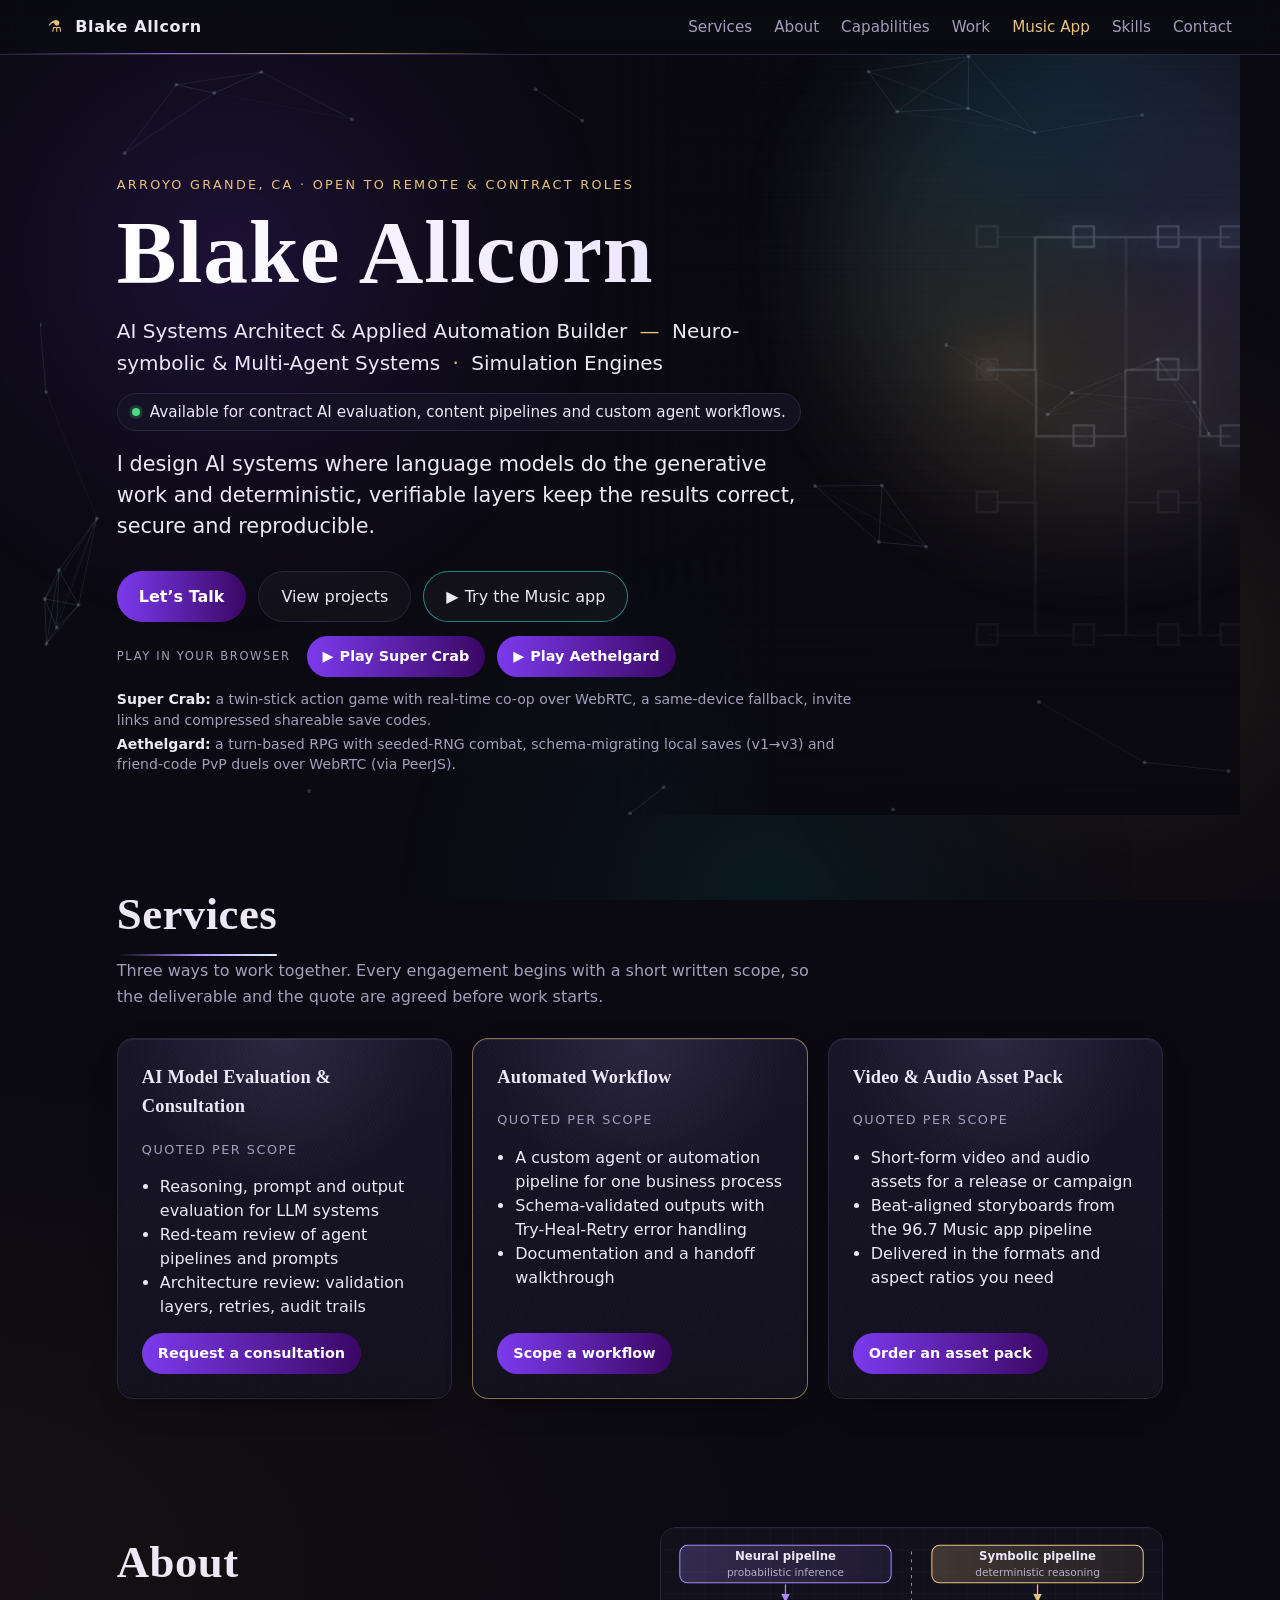
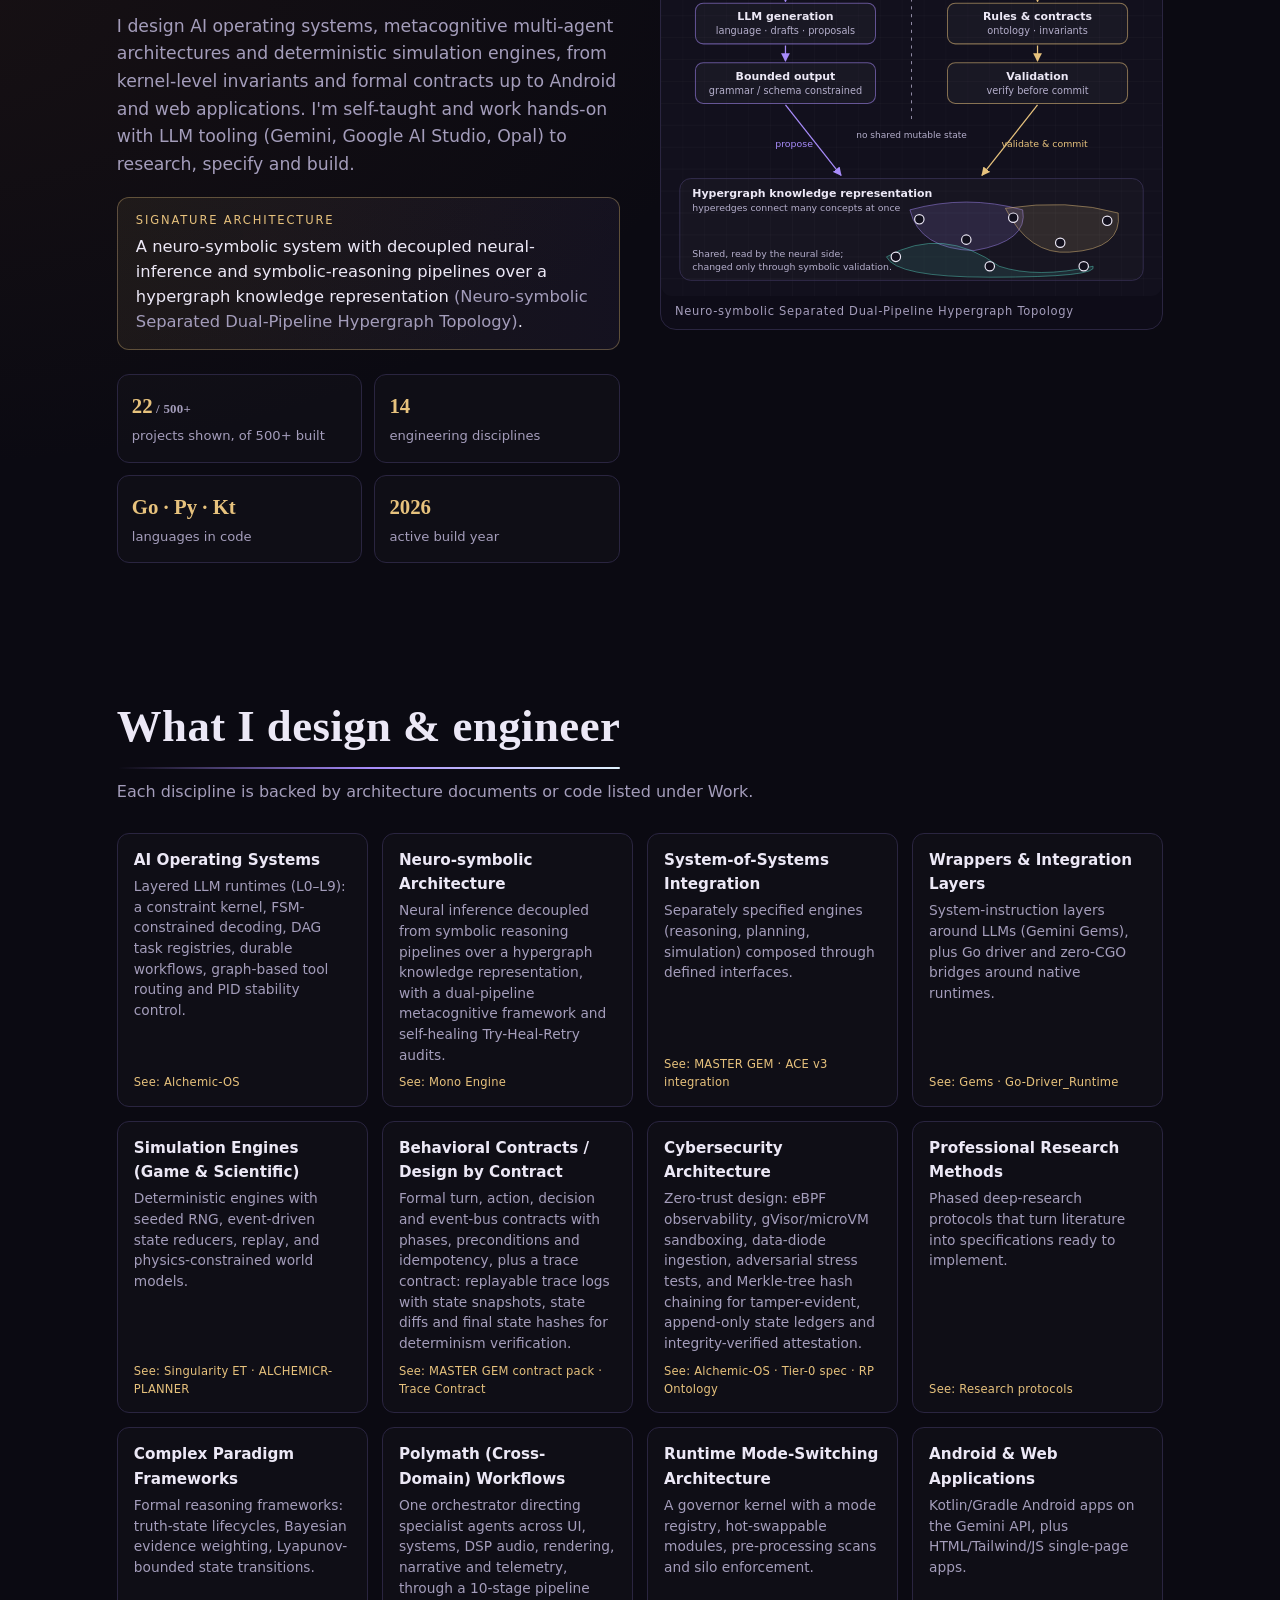
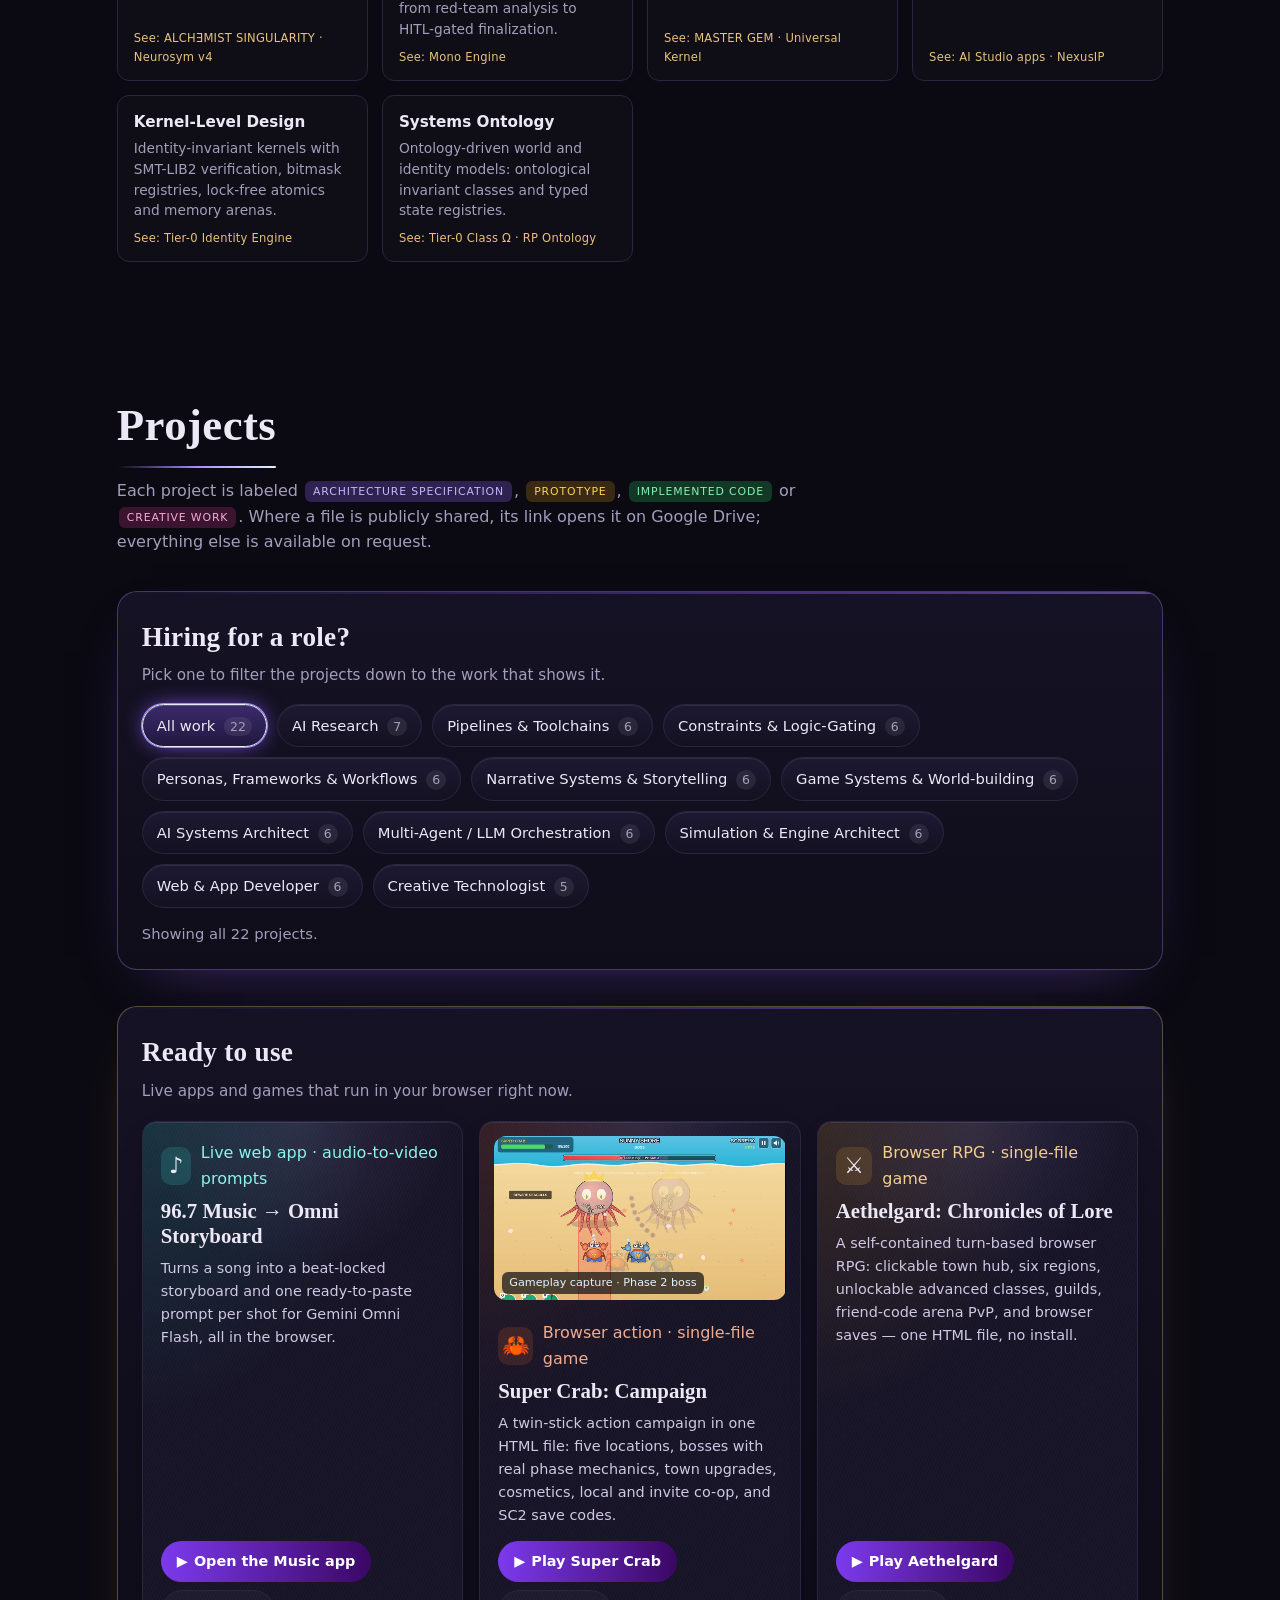
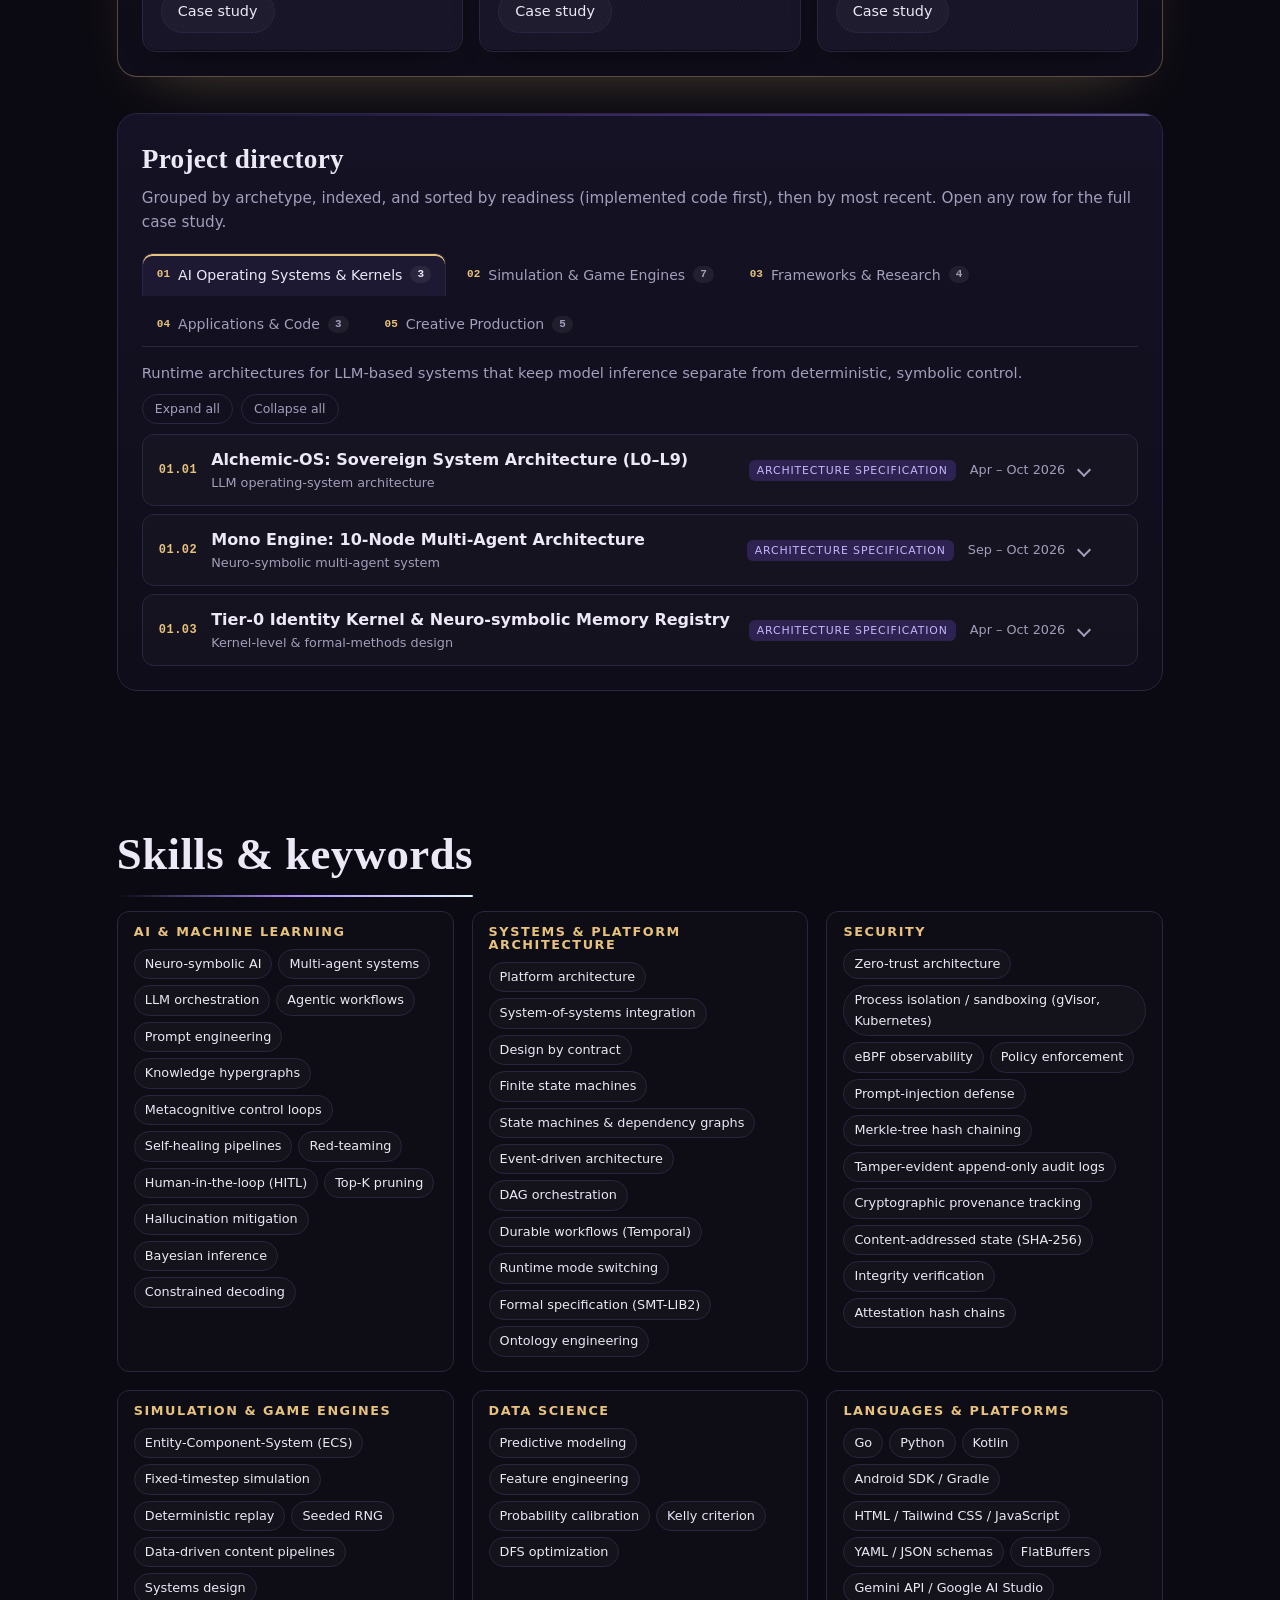
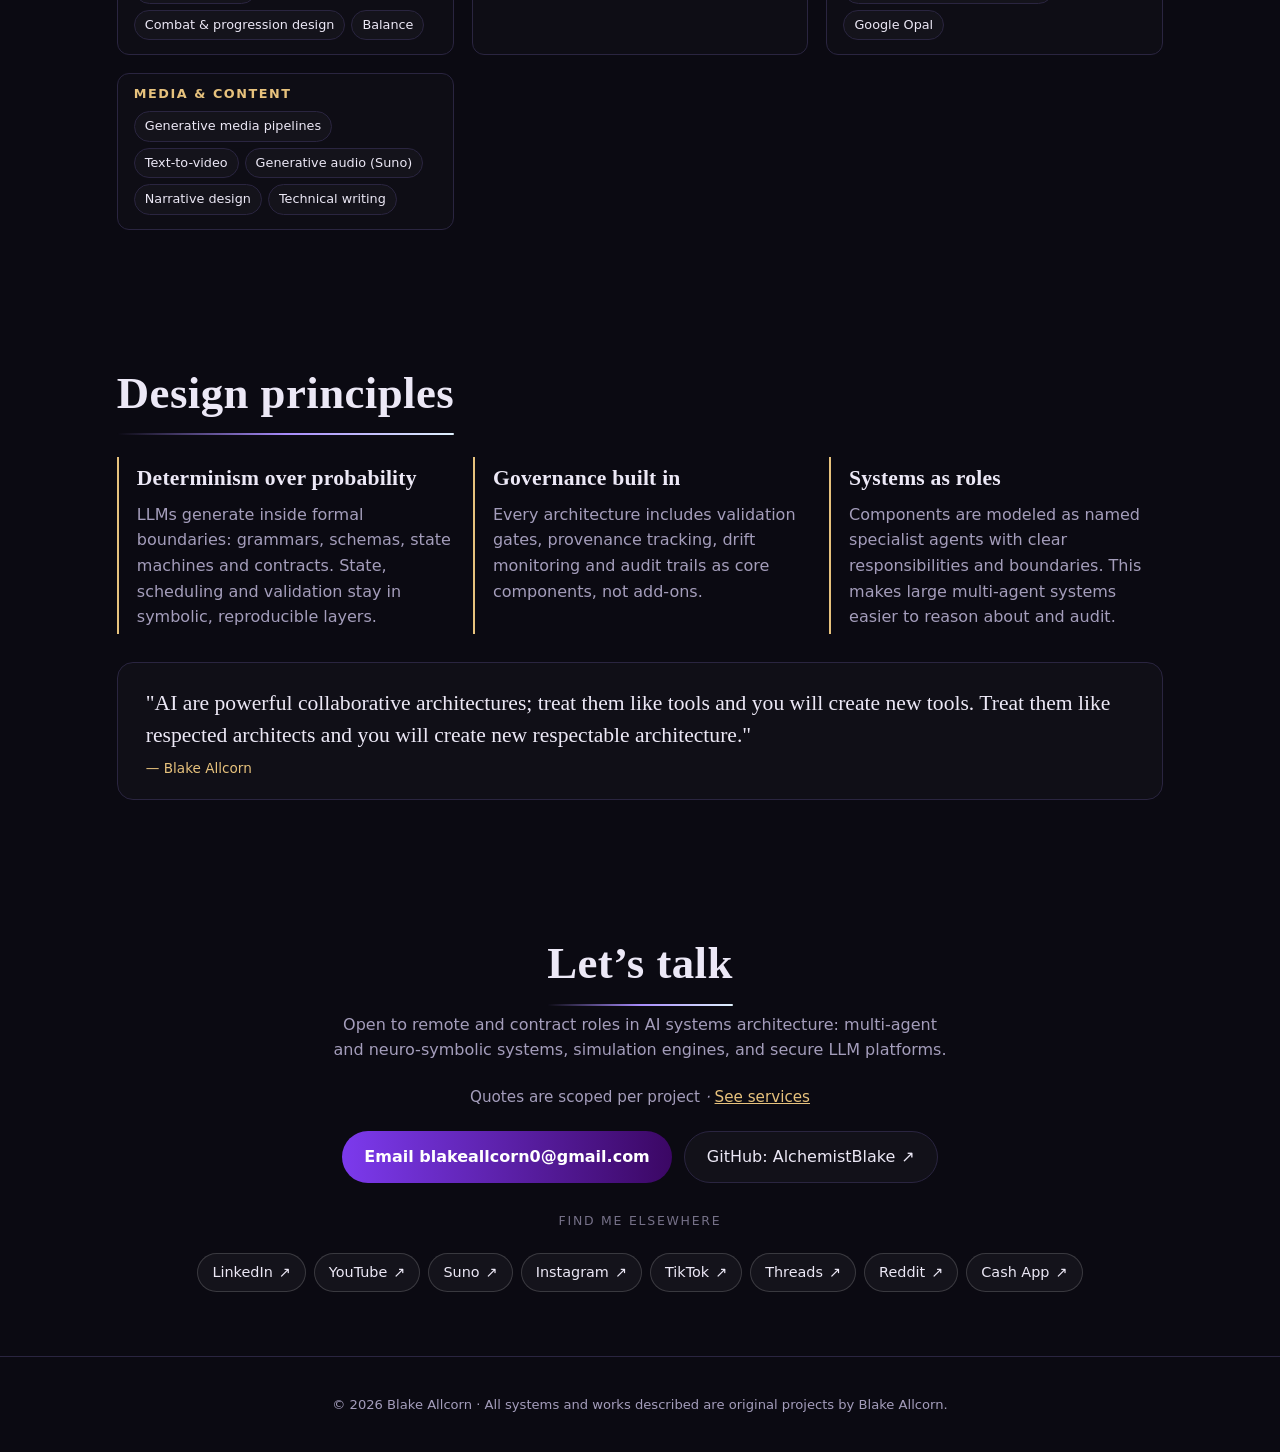
==== commit d388ddf9: "Hero loop, fixed color roles, gold strike ring (M-080/M-081) Co-authored-by: ⁹⁶Alchemist⁷ <blakeallc" ====
--- a/index.html
+++ b/index.html
@@ -20,7 +20,7 @@
 <meta name="twitter:description" content="AI systems architect: neuro-symbolic and multi-agent LLM architectures, simulation engines, and live browser apps and games.">
 <meta name="theme-color" content="#0b0a12">
 <script type="application/ld+json">{"@context": "https://schema.org", "@type": "Person", "name": "Blake Allcorn", "jobTitle": "AI Systems Architect", "url": "https://alchemistblake.github.io/", "email": "mailto:blakeallcorn0@gmail.com", "sameAs": ["https://github.com/AlchemistBlake", "https://www.linkedin.com/in/blake-allcorn-323547402", "https://www.youtube.com/@96alchemist7", "https://suno.com/@96alchemist7", "https://www.instagram.com/96alchemist7", "https://www.tiktok.com/@alchemist_967", "https://www.threads.com/@96alchemist7", "https://www.reddit.com/user/Due-Psychology1816"], "knowsAbout": ["Neuro-symbolic AI", "Multi-agent systems", "LLM orchestration", "Simulation engines", "Game design"]}</script>
-<link rel="stylesheet" href="assets/style.css?v=a03b4b43">
+<link rel="stylesheet" href="assets/style.css?v=5ef02293">
 <link rel="icon" href="data:image/svg+xml,<svg xmlns='http://www.w3.org/2000/svg' viewBox='0 0 100 100'><text y='.9em' font-size='90'>⚗</text></svg>">
 </head>
 <body id="top">
@@ -33,6 +33,12 @@
 
 <main id="main" tabindex="-1">
 <section class="hero">
+  <div class="hero__bg" aria-hidden="true">
+    <video class="hero__loop" muted loop playsinline preload="metadata" poster="assets/media/hero-poster.jpg" disablepictureinpicture aria-hidden="true">
+      <source data-src="assets/media/hero-loop.webm" type="video/webm">
+      <source data-src="assets/media/hero-loop.mp4" type="video/mp4">
+    </video>
+  </div>
   <div class="aura" aria-hidden="true"></div>
   <p class="eyebrow">Arroyo Grande, CA · Open to remote &amp; contract roles</p>
   <h1>Blake Allcorn</h1>
@@ -559,7 +565,7 @@
   <p>© 2026 Blake Allcorn · All systems and works described are original projects by Blake Allcorn.</p>
 </footer>
 <script src="assets/light.js?v=e6fb7cc5" defer></script>
-<script src="assets/site.js?v=3d672af3" defer></script>
-<script src="assets/fx.js?v=6eb05c77" defer></script>
+<script src="assets/site.js?v=eb79c15b" defer></script>
+<script src="assets/fx.js?v=b49b8cbe" defer></script>
 </body>
 </html>
--- a/assets/style.css
+++ b/assets/style.css
@@ -13,13 +13,13 @@
 .aura{position:absolute;right:-120px;top:-60px;width:520px;height:520px;border-radius:50%;background:conic-gradient(from 90deg,#a78bfa33,#e7c27d33,#38bdf833,#a78bfa33);filter:blur(60px);opacity:.8;pointer-events:none}
 .eyebrow{color:var(--gold);letter-spacing:.18em;text-transform:uppercase;font-size:.8rem;margin:0 0 12px}
 .hero h1{font-size:clamp(3rem,8vw,5.6rem);line-height:1;background:linear-gradient(90deg,#fff,#d9ccff 50%,var(--gold));-webkit-background-clip:text;background-clip:text;color:transparent}
-.roles{font-size:clamp(1rem,2.2vw,1.25rem);color:var(--text);margin:18px 0 0}
+.roles{font-size:clamp(1rem,2.2vw,1.25rem);color:var(--text);margin:18px 0 0;max-width:680px}
 .roles i{color:var(--gold);font-style:normal;margin:0 6px}
 .lede{max-width:720px;color:var(--muted);font-size:1.08rem;margin:18px 0 28px}
 .cta{display:flex;flex-wrap:wrap;gap:12px}
 .btn{display:inline-flex;align-items:center;gap:6px;padding:9px 16px;border-radius:999px;border:1px solid var(--line);background:#ffffff08;text-decoration:none;font-size:.9rem;transition:.2s}
 .btn:hover{border-color:var(--violet);background:#a78bfa1a}
-.btn--primary{background:linear-gradient(90deg,#8b5cf6,#c08a3e);border:0;color:#fff;font-weight:600}
+.btn--primary{background:linear-gradient(90deg,#8b5cf6,#3b0764);border:0;color:#fff;font-weight:600}
 .btn--primary:hover{filter:brightness(1.1)}
 .btn--muted{color:var(--muted);border-style:dashed;cursor:default}
 .btn--muted:hover{background:#ffffff08;border-color:var(--line)}
@@ -133,7 +133,7 @@
 .on-request{display:inline-block;font-size:12.5px;color:var(--muted);border:1px dashed var(--line);border-radius:999px;padding:6px 12px}
 
 /* accessibility: contrast-safe primary buttons, focus rings, skip link */
-.btn--primary{background:linear-gradient(90deg,#7c3aed,#8a5a1f)}
+.btn--primary{background:linear-gradient(90deg,#7c3aed,#3b0764)}
 .btn--lg{padding:12px 22px;font-size:1rem}
 a:focus-visible,button:focus-visible,summary:focus-visible,.btn:focus-visible,.chip:focus-visible,[tabindex]:focus-visible{outline:3px solid var(--gold);outline-offset:3px;border-radius:8px}
 .btn:focus-visible,.chip:focus-visible{border-radius:999px}
@@ -172,8 +172,8 @@
 .btn--code{border-color:#c08a3e80;color:var(--gold)}
 .btn--code:hover{border-color:var(--gold);background:#c08a3e1a}
 .stats b .stat-of{font-size:.62em;color:var(--muted);font-family:inherit;letter-spacing:.02em}
-.btn--play{background:linear-gradient(90deg,#7c3aed,#8a5a1f);border:0;color:#fff;font-weight:600}
-.btn--play:hover{filter:brightness(1.12);background:linear-gradient(90deg,#7c3aed,#8a5a1f)}
+.btn--play{background:linear-gradient(90deg,#7c3aed,#3b0764);border:0;color:#fff;font-weight:600}
+.btn--play:hover{filter:brightness(1.12);background:linear-gradient(90deg,#7c3aed,#3b0764)}
 .links .btn--play{font-size:.85rem;padding:7px 14px}
 /* ---- Lighting layer (ambient drift, edge lighting, pointer spotlight). sig: BWA_15.2003075_SOV_96.7Hz_SHA-BEWA_69912070 ---- */
 @property --edge{syntax:"<angle>";inherits:false;initial-value:0deg}
@@ -302,8 +302,8 @@
 @media (max-width:820px){.row__title b{white-space:normal}}
 /* ---- fx: hero neural graph, metal surfaces, role presets, reveal (sig: BWA_15.2003075_SOV_96.7Hz_SHA-BEWA_69912070) ---- */
 @property --ang{syntax:"<angle>";inherits:false;initial-value:0deg}
-.neural{position:absolute;inset:0;width:100%;height:100%;z-index:0;pointer-events:none}
-.hero>*:not(.neural):not(.aura){position:relative;z-index:1}
+.neural{position:absolute;inset:0;width:100%;height:100%;z-index:1;pointer-events:none;opacity:.3}
+.hero>*:not(.neural):not(.aura):not(.hero__bg){position:relative;z-index:2}
 .hero h1{background-size:220% 100%;animation:nameSweep 28s ease-in-out infinite}
 @keyframes nameSweep{0%,100%{background-position:0 0}50%{background-position:100% 0}}
 .section h2{position:relative;display:inline-block}
@@ -344,5 +344,10 @@
 .rtile__media video{display:block;width:100%;height:100%;object-fit:cover}
 .rtile__media figcaption{position:absolute;left:8px;bottom:6px;font-size:.7rem;color:#e0f2fe;background:#0b0a12b3;padding:2px 7px;border-radius:6px}
 .aoe{animation:aoe 1.1s ease-out var(--ld,0ms) backwards}
-@keyframes aoe{0%{filter:none}25%{filter:drop-shadow(0 0 12px rgba(139,92,246,var(--la,.75))) drop-shadow(0 0 2px rgba(224,242,254,var(--la,.75)))}100%{filter:none}}
-@media (prefers-reduced-motion:reduce){.aoe{animation:none}}
+@keyframes aoe{0%{filter:none}25%{filter:drop-shadow(0 0 12px rgba(125,211,252,var(--la,.75))) drop-shadow(0 0 2px rgba(224,242,254,var(--la,.75)))}100%{filter:none}}
+@media (prefers-reduced-motion:reduce){.aoe{animation:none}.hero__loop{display:none!important}}
+/* ---- hero share-card loop (sig: BWA_15.2003075_SOV_96.7Hz_SHA-BEWA_69912070) ---- */
+.hero__bg{position:absolute;inset:0;z-index:0;overflow:hidden;pointer-events:none;background:#0b0a12 url("media/hero-poster.jpg") 100% 40%/cover no-repeat;-webkit-mask-image:linear-gradient(90deg,transparent 0 48%,#000 62%);mask-image:linear-gradient(90deg,transparent 0 48%,#000 62%)}
+.hero__bg::after{content:"";position:absolute;inset:0;background:linear-gradient(180deg,rgba(11,10,18,.64) 0%,rgba(11,10,18,.74) 58%,rgba(11,10,18,.92) 100%),linear-gradient(90deg,rgba(11,10,18,.5),transparent 58%)}
+.hero__loop{display:block;width:100%;height:100%;object-fit:cover;object-position:100% 40%;border:0}
+@media (max-width:820px){.hero__bg{opacity:.34;-webkit-mask-image:linear-gradient(90deg,transparent 0 70%,rgba(0,0,0,.4) 84%,#000 100%);mask-image:linear-gradient(90deg,transparent 0 70%,rgba(0,0,0,.4) 84%,#000 100%)}.hero__bg::after{background:linear-gradient(180deg,rgba(11,10,18,.82) 0%,rgba(11,10,18,.88) 60%,rgba(11,10,18,.96) 100%)}}
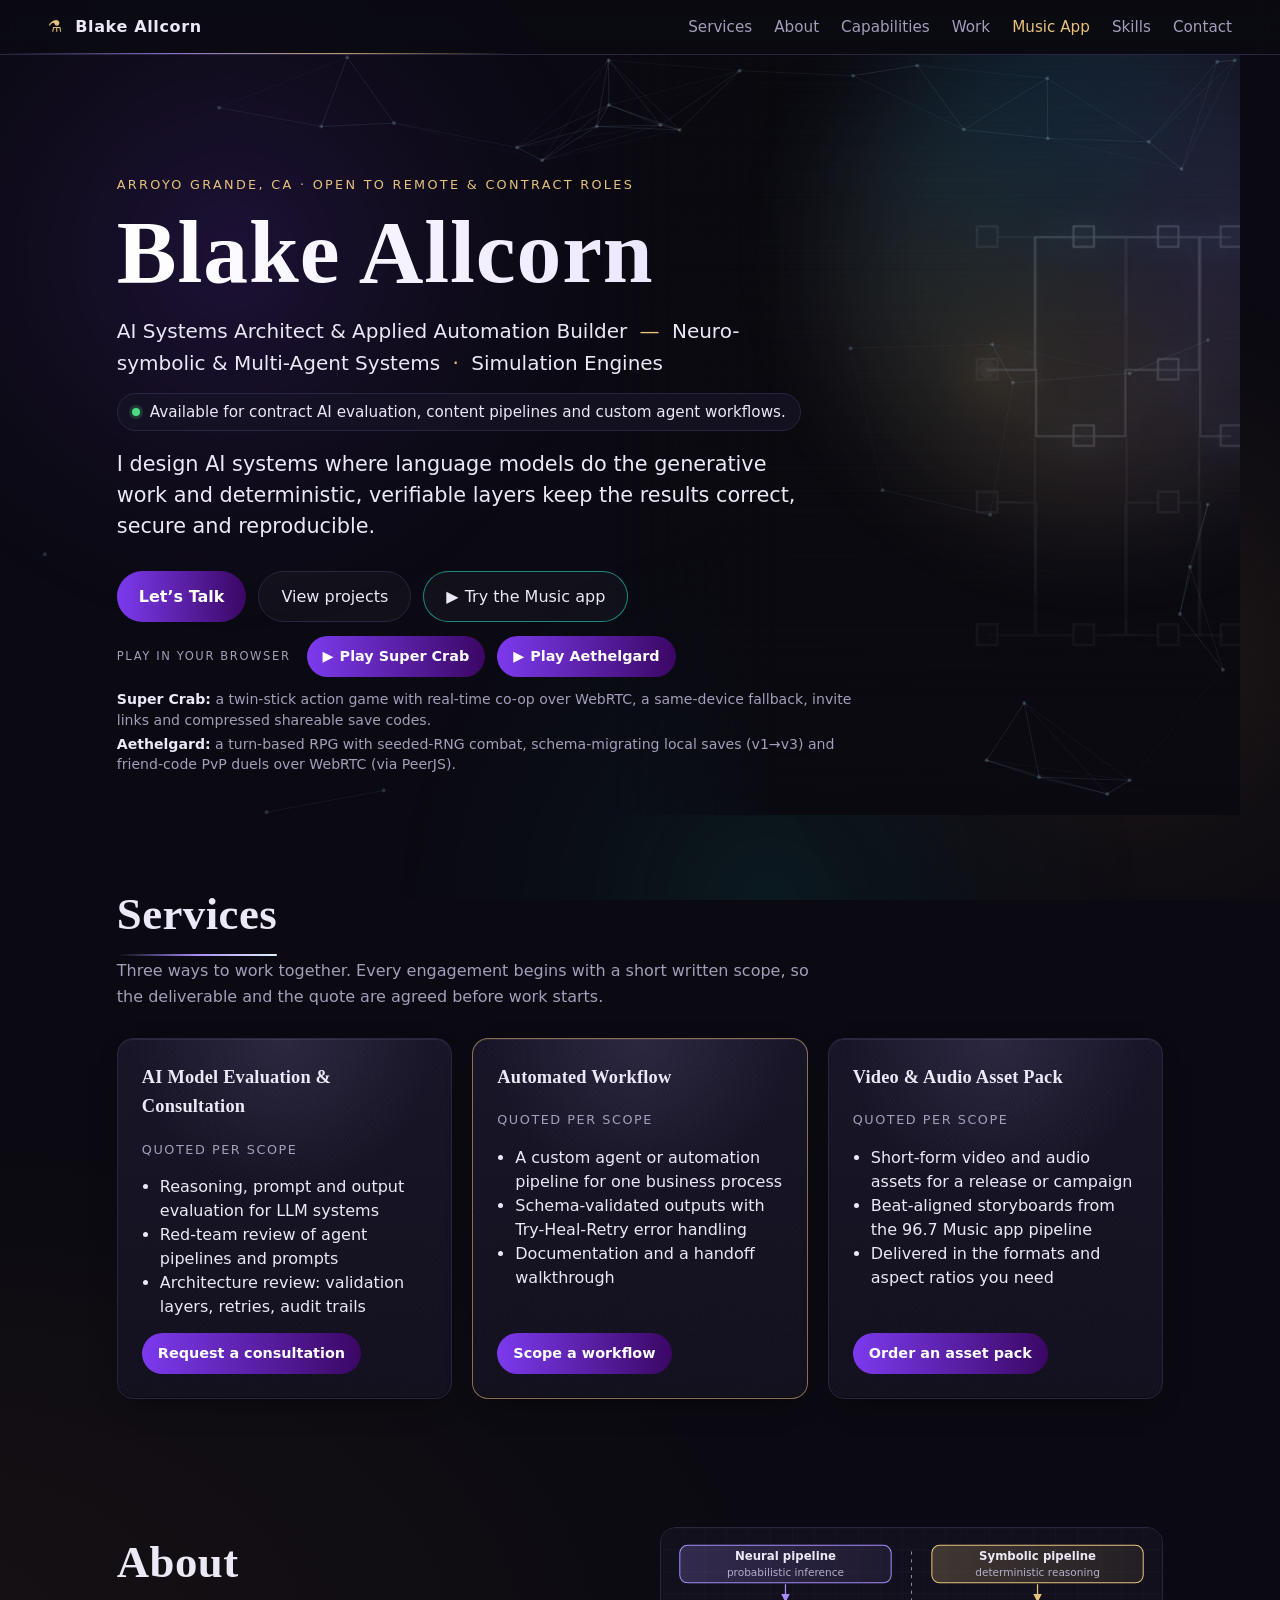
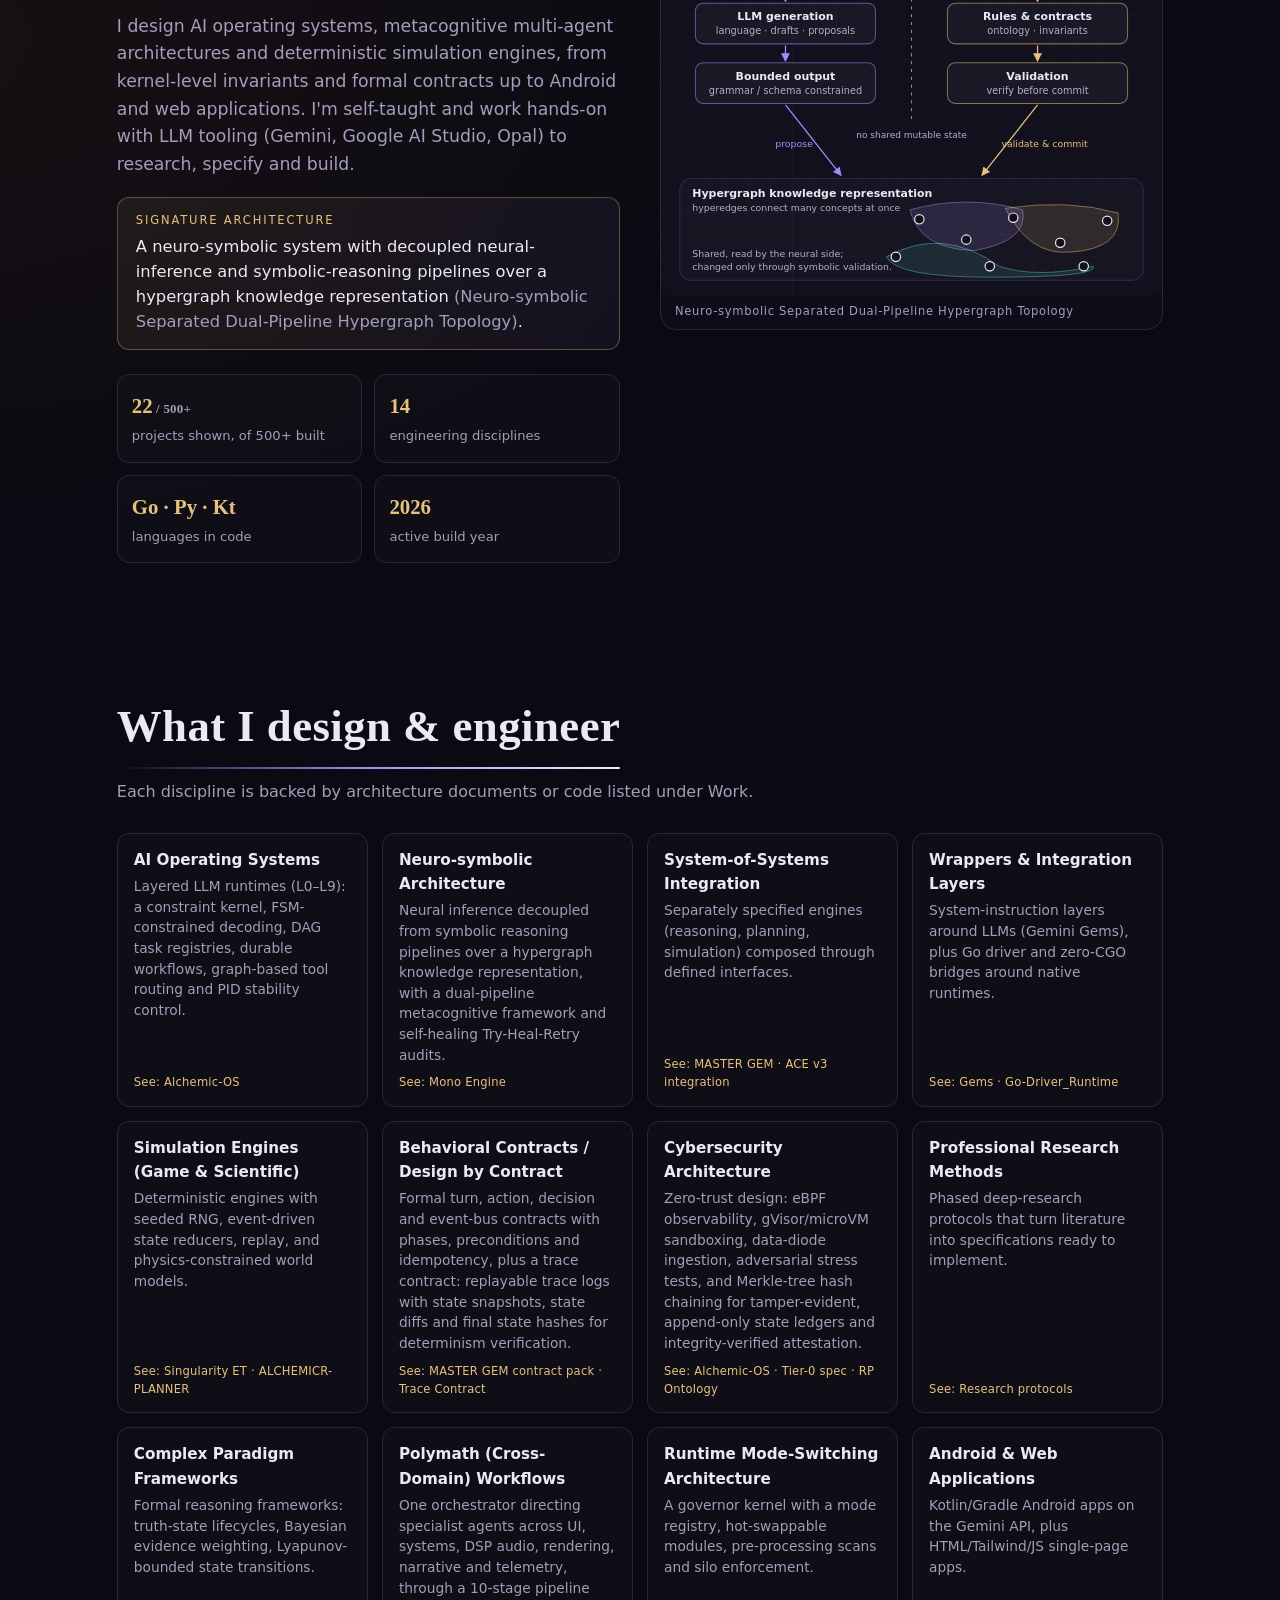
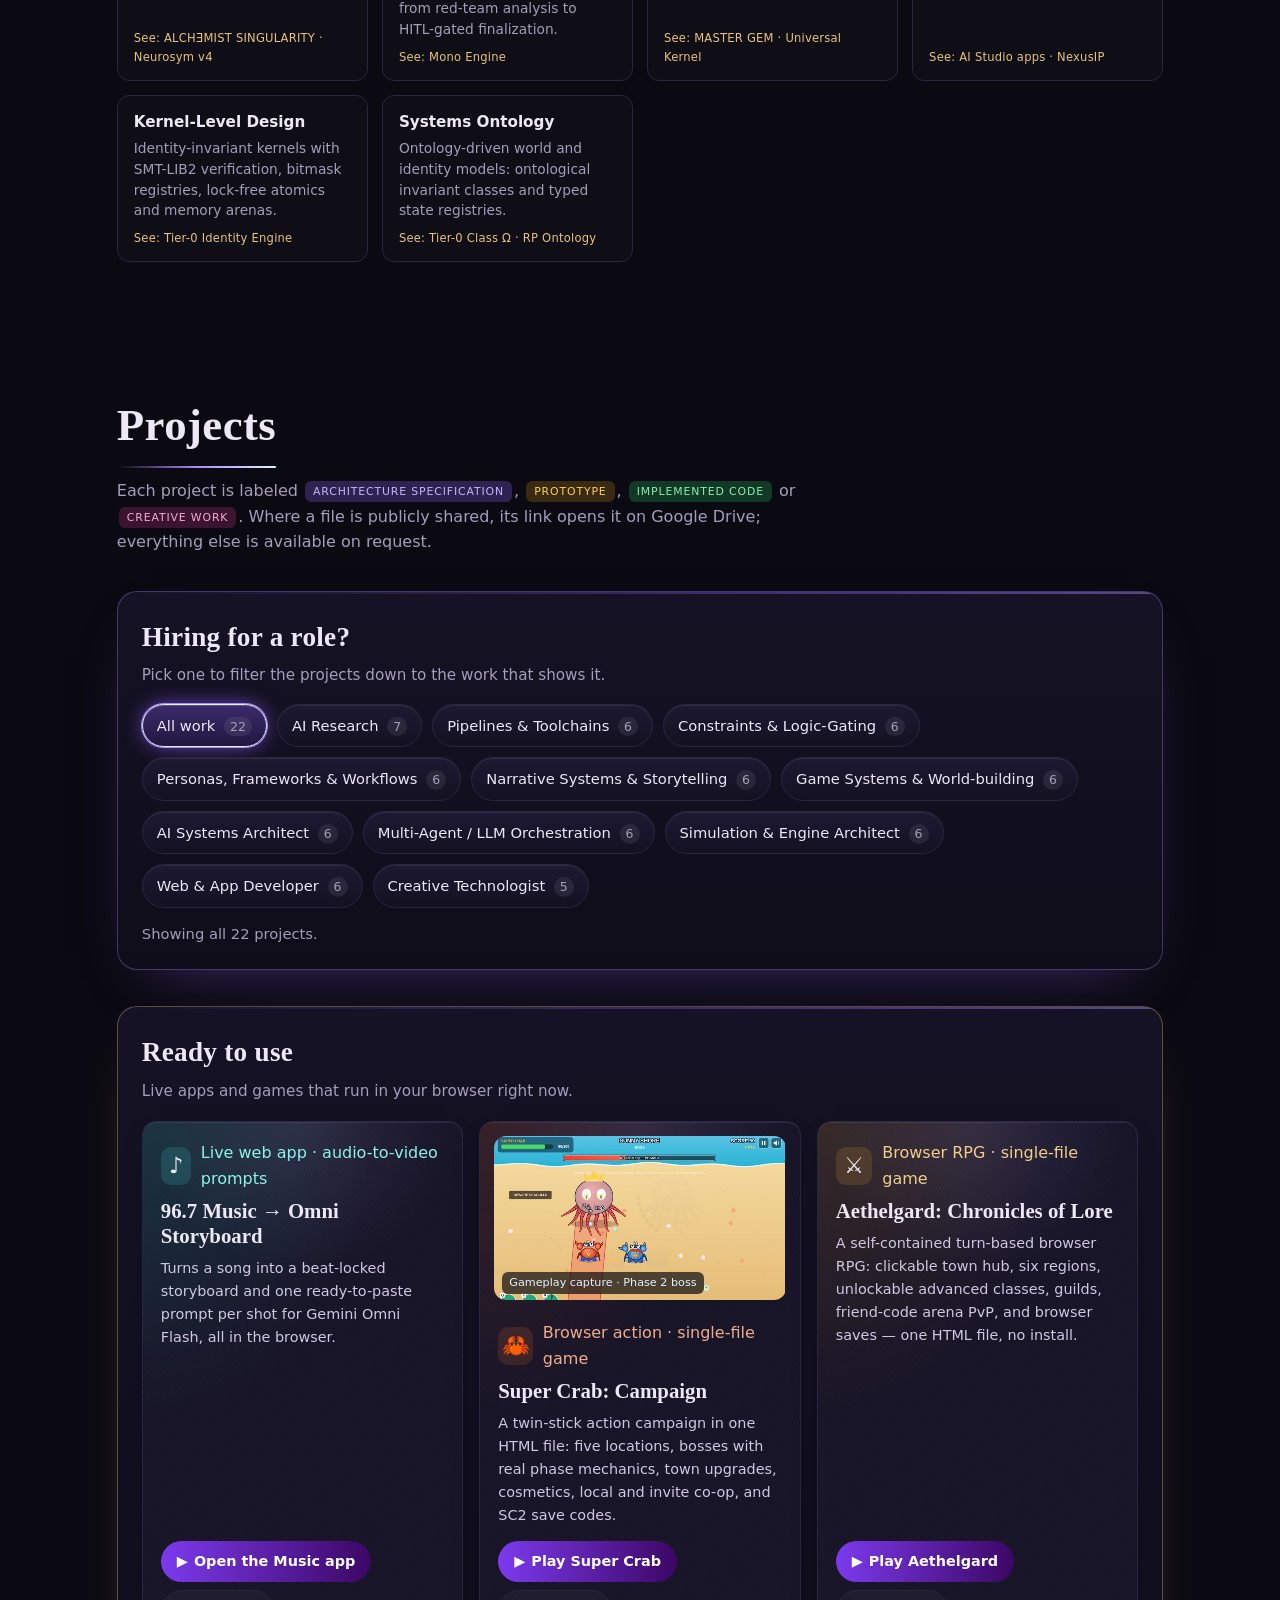
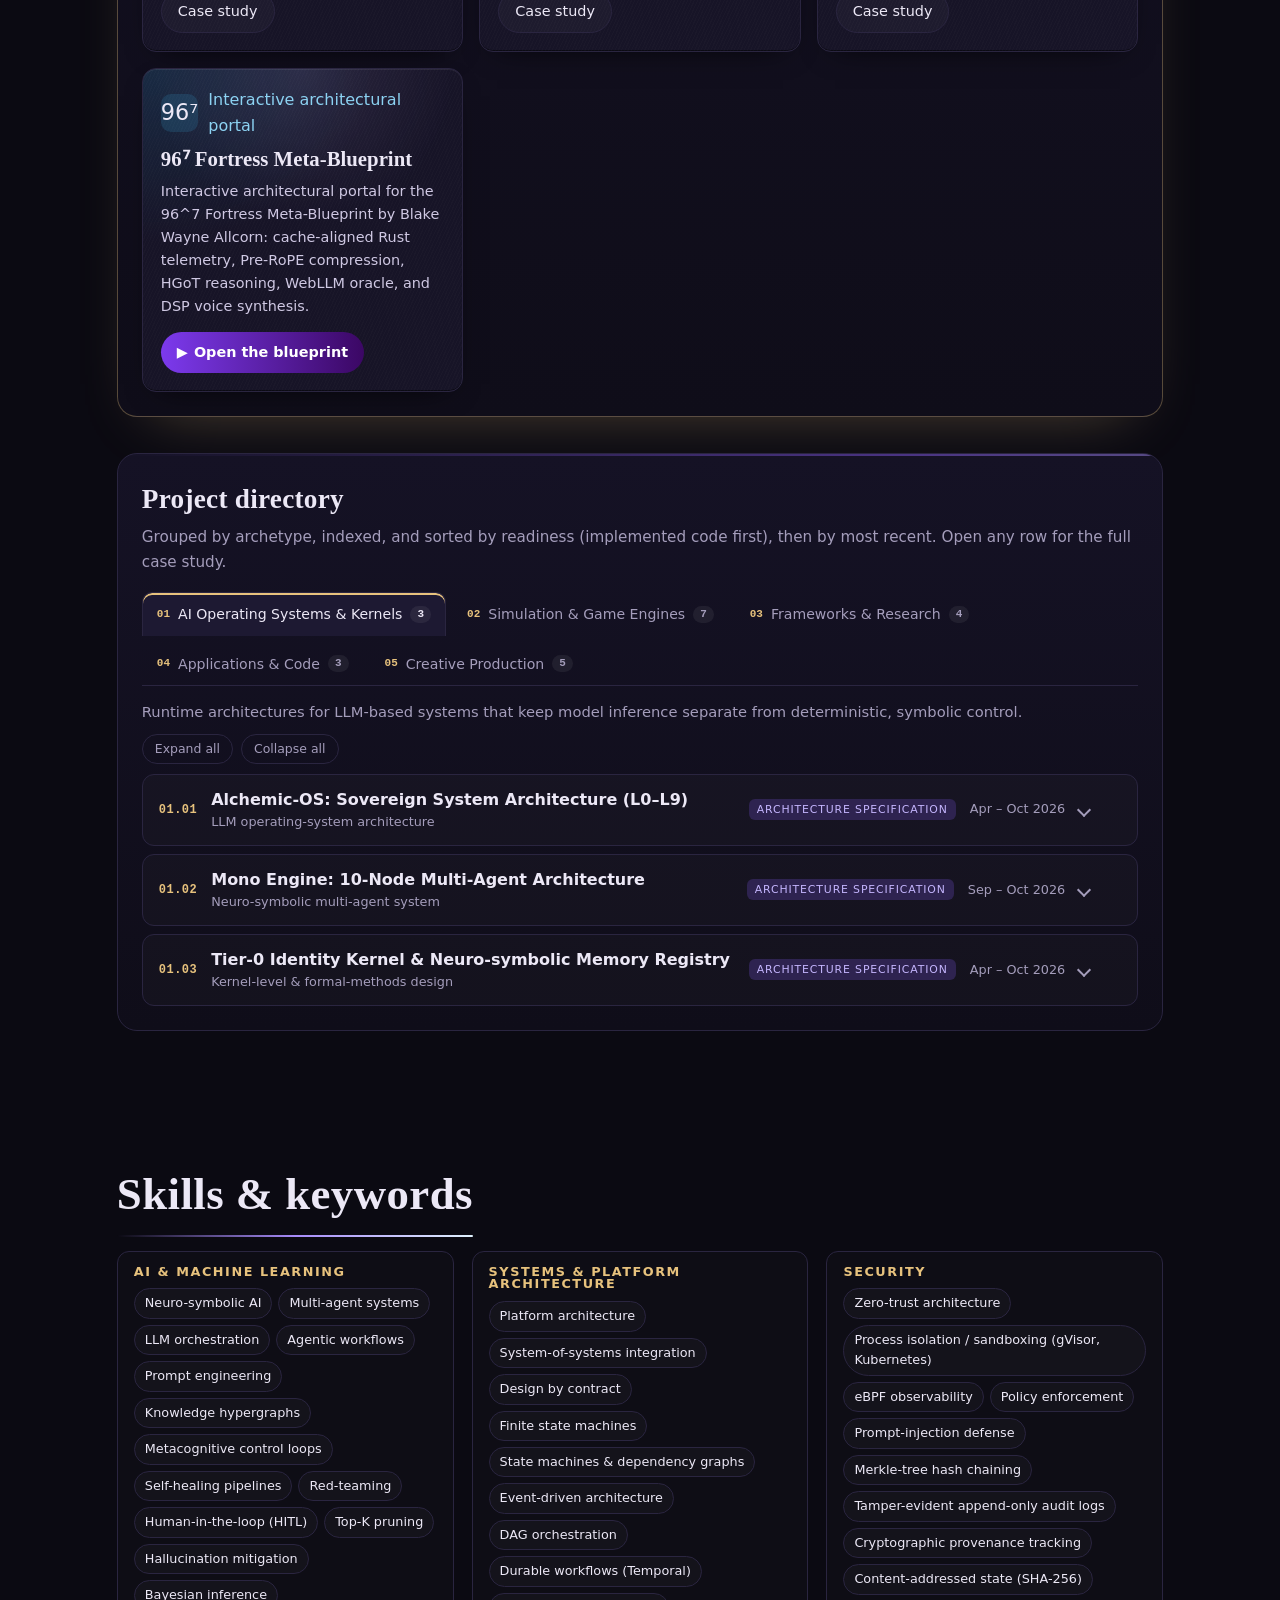
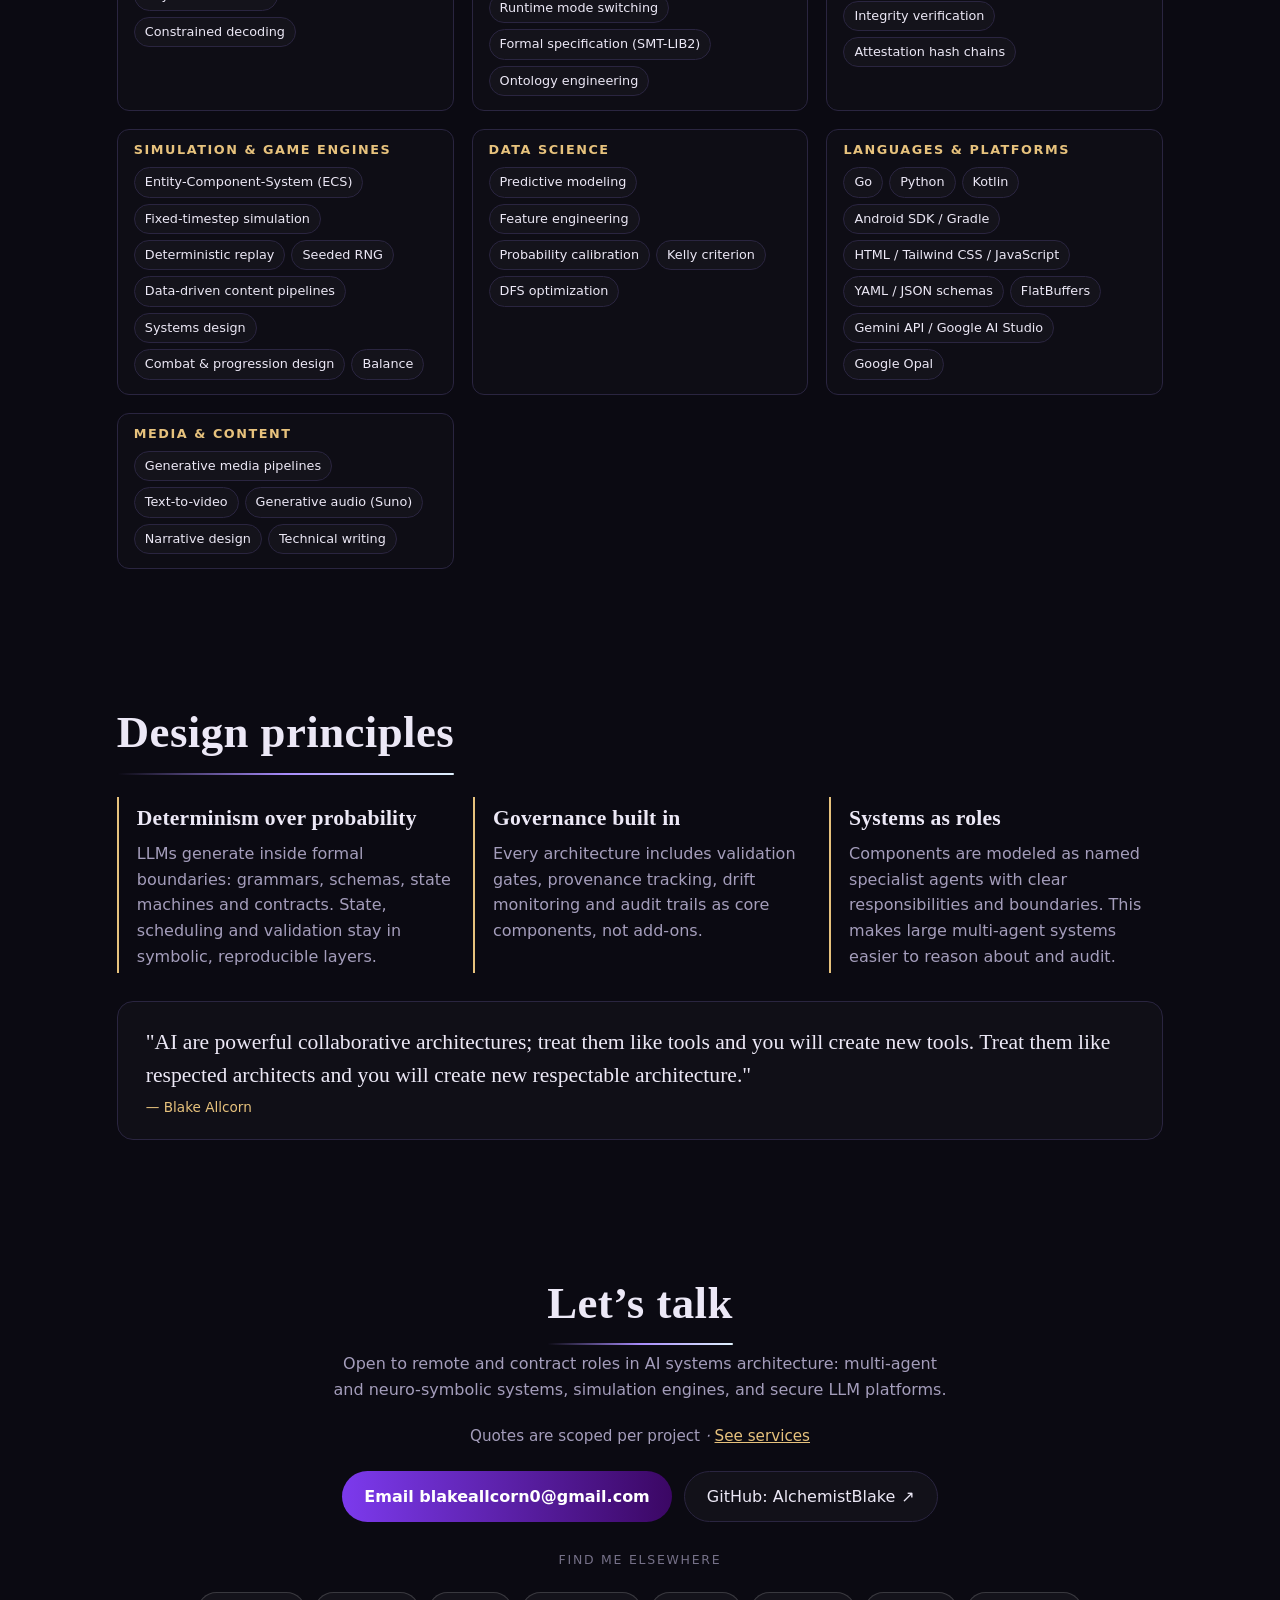
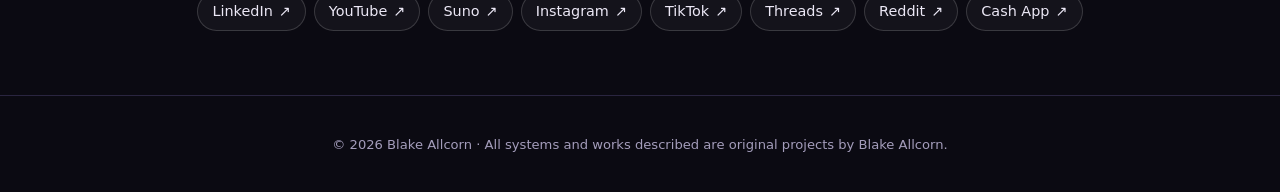
==== commit 473868a6: "Add 96⁷ Fortress Meta-Blueprint at /fortress/ with homepage card (M-121 two-tap download gate) BWA_1" ====
--- a/index.html
+++ b/index.html
@@ -144,7 +144,7 @@
   <h4>Aethelgard: Chronicles of Lore</h4>
   <p>A self-contained turn-based browser RPG: clickable town hub, six regions, unlockable advanced classes, guilds, friend-code arena PvP, and browser saves — one HTML file, no install.</p>
   <div class="rtile__foot"><a class="btn btn--play" href="play/aethelgard/" aria-label="Play Aethelgard: Chronicles of Lore, a turn-based RPG that runs in your browser"><span aria-hidden="true">▶</span> Play Aethelgard</a><a class="btn rtile__more" href="#aethelgard" data-open="aethelgard">Case study</a></div>
-</article></div></div>
+</article><article class="rtile" style="--h:199"><div class="rtile__top"><span class="rtile__glyph" aria-hidden="true">96⁷</span><span class="kicker">Interactive architectural portal</span></div><h4>96⁷ Fortress Meta-Blueprint</h4><p>Interactive architectural portal for the 96^7 Fortress Meta-Blueprint by Blake Wayne Allcorn: cache-aligned Rust telemetry, Pre-RoPE compression, HGoT reasoning, WebLLM oracle, and DSP voice synthesis.</p><div class="rtile__foot"><a class="btn btn--play" href="fortress/" aria-label="Open the 96⁷ Fortress Meta-Blueprint, an interactive architectural portal"><span aria-hidden="true">▶</span> Open the blueprint</a></div></article></div></div>
 <div class="dbox dbox--dir" aria-labelledby="dir-h"><div class="dbox__head"><h3 id="dir-h">Project directory</h3><p>Grouped by archetype, indexed, and sorted by readiness (implemented code first), then by most recent. Open any row for the full case study.</p></div><div class="dtabs" role="tablist" aria-label="Project archetypes"><button class="dtab" role="tab" id="tab-g0" aria-controls="g0" aria-selected="true" tabindex="0"><span class="dtab__n">01</span> AI Operating Systems &amp; Kernels <span class="dtab__c" data-total="3">3</span></button><button class="dtab" role="tab" id="tab-g1" aria-controls="g1" aria-selected="false" tabindex="-1"><span class="dtab__n">02</span> Simulation &amp; Game Engines <span class="dtab__c" data-total="7">7</span></button><button class="dtab" role="tab" id="tab-g2" aria-controls="g2" aria-selected="false" tabindex="-1"><span class="dtab__n">03</span> Frameworks &amp; Research <span class="dtab__c" data-total="4">4</span></button><button class="dtab" role="tab" id="tab-g3" aria-controls="g3" aria-selected="false" tabindex="-1"><span class="dtab__n">04</span> Applications &amp; Code <span class="dtab__c" data-total="3">3</span></button><button class="dtab" role="tab" id="tab-g4" aria-controls="g4" aria-selected="false" tabindex="-1"><span class="dtab__n">05</span> Creative Production <span class="dtab__c" data-total="5">5</span></button></div><div class="dpanel" role="tabpanel" id="g0" aria-labelledby="tab-g0"><p class="dpanel__desc">Runtime architectures for LLM-based systems that keep model inference separate from deterministic, symbolic control.</p><div class="dpanel__tools"><button class="chip" type="button" data-expand>Expand all</button><button class="chip" type="button" data-collapse>Collapse all</button></div><div class="rows"><details class="row" data-id="alchemic-os" data-roles="ai-research constraints personas narrative ai-architect multi-agent">
 <summary><span class="row__idx">01.01</span><span class="row__title"><b>Alchemic-OS: Sovereign System Architecture (L0–L9)</b><small>LLM operating-system architecture</small></span><span class="status status--spec">Architecture specification</span><span class="row__date">Apr – Oct 2026</span><span class="row__chev" aria-hidden="true"></span></summary>
 <div class="row__body"><article class="card card--wide card--diagram" id="alchemic-os" style="--h:268">
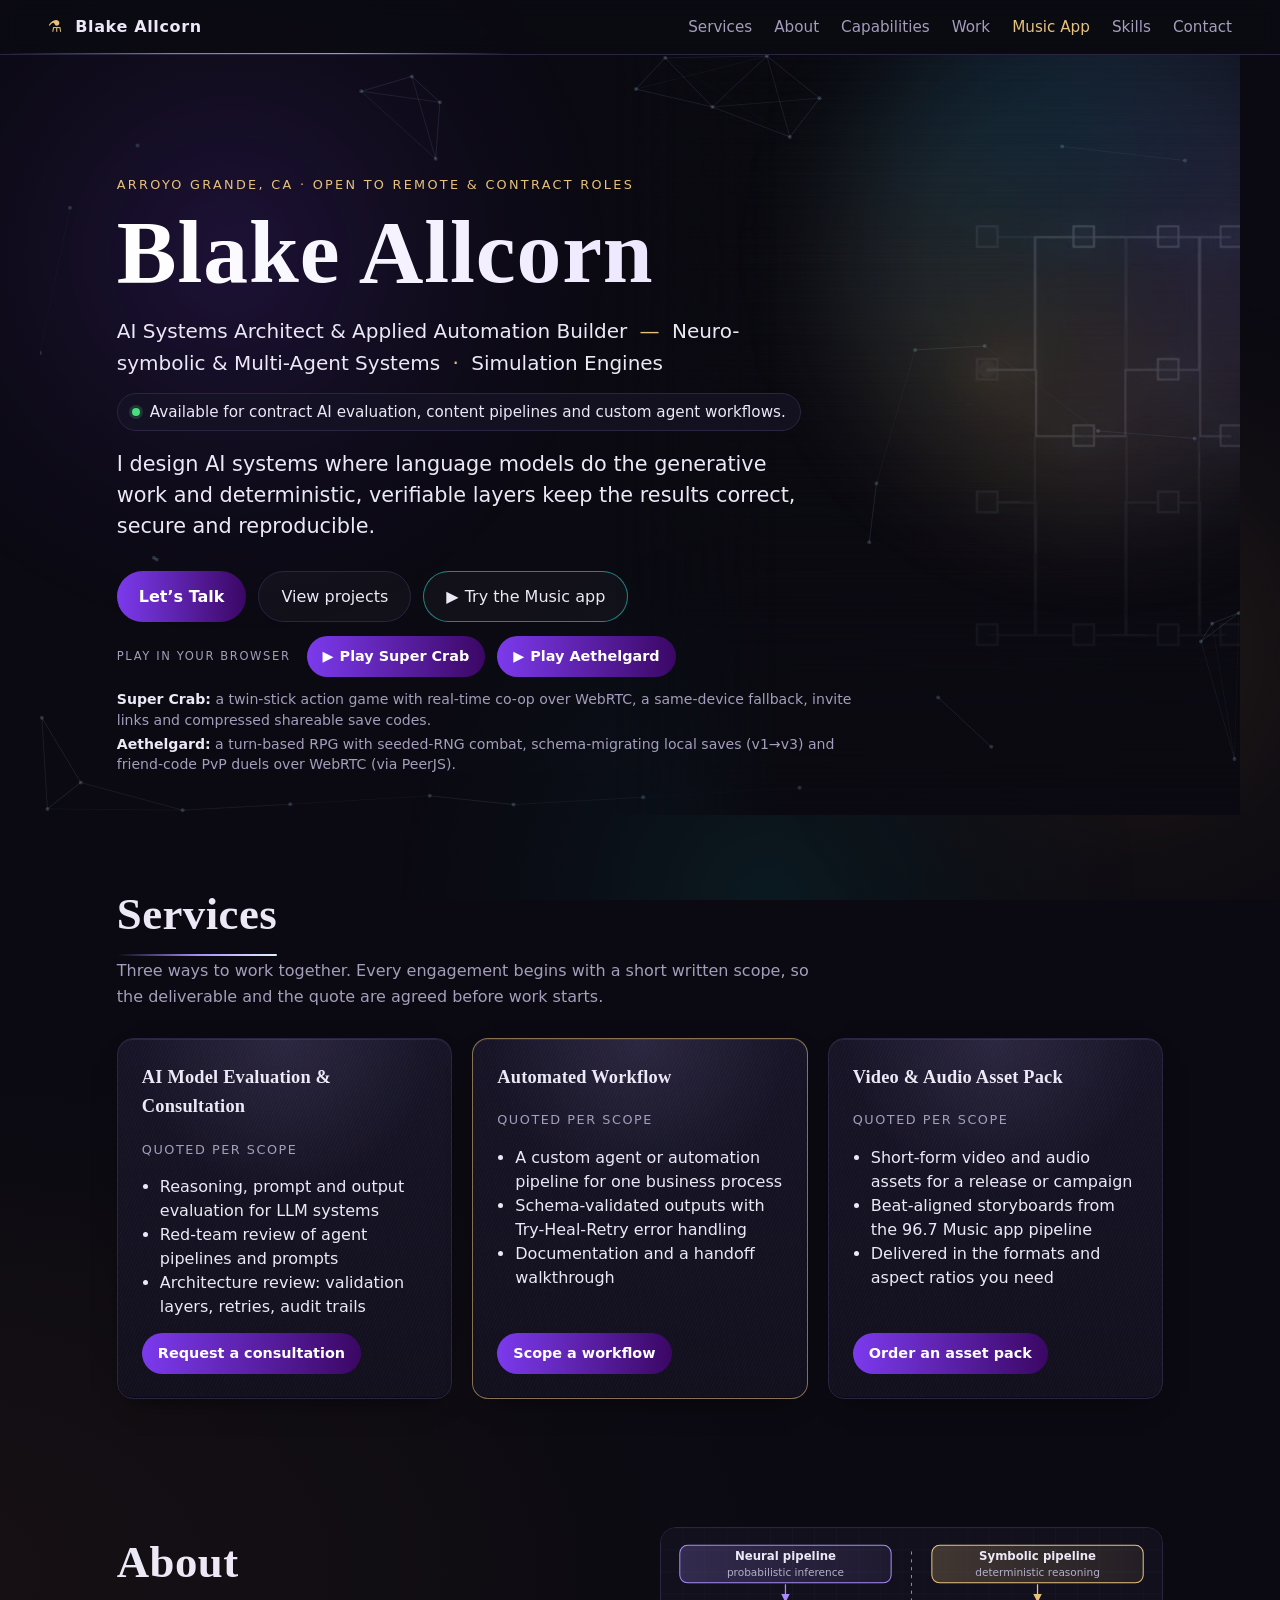
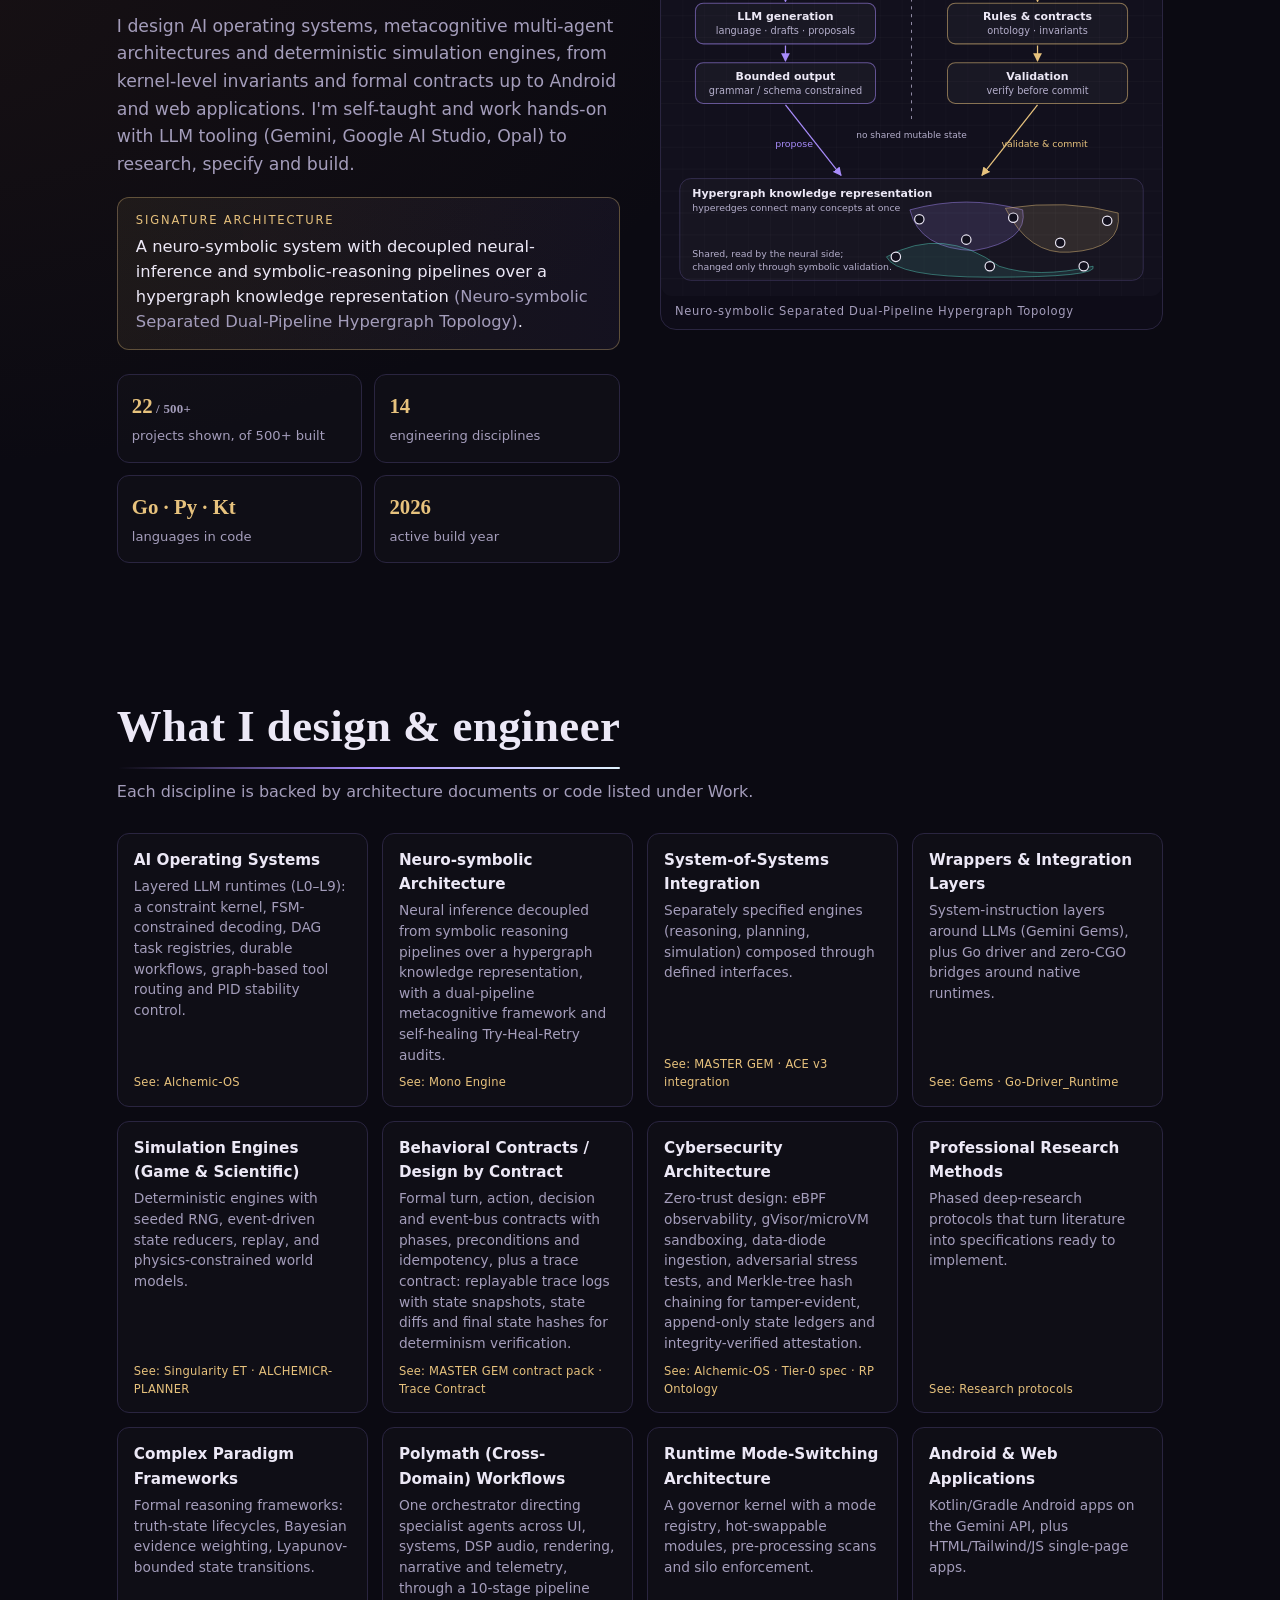
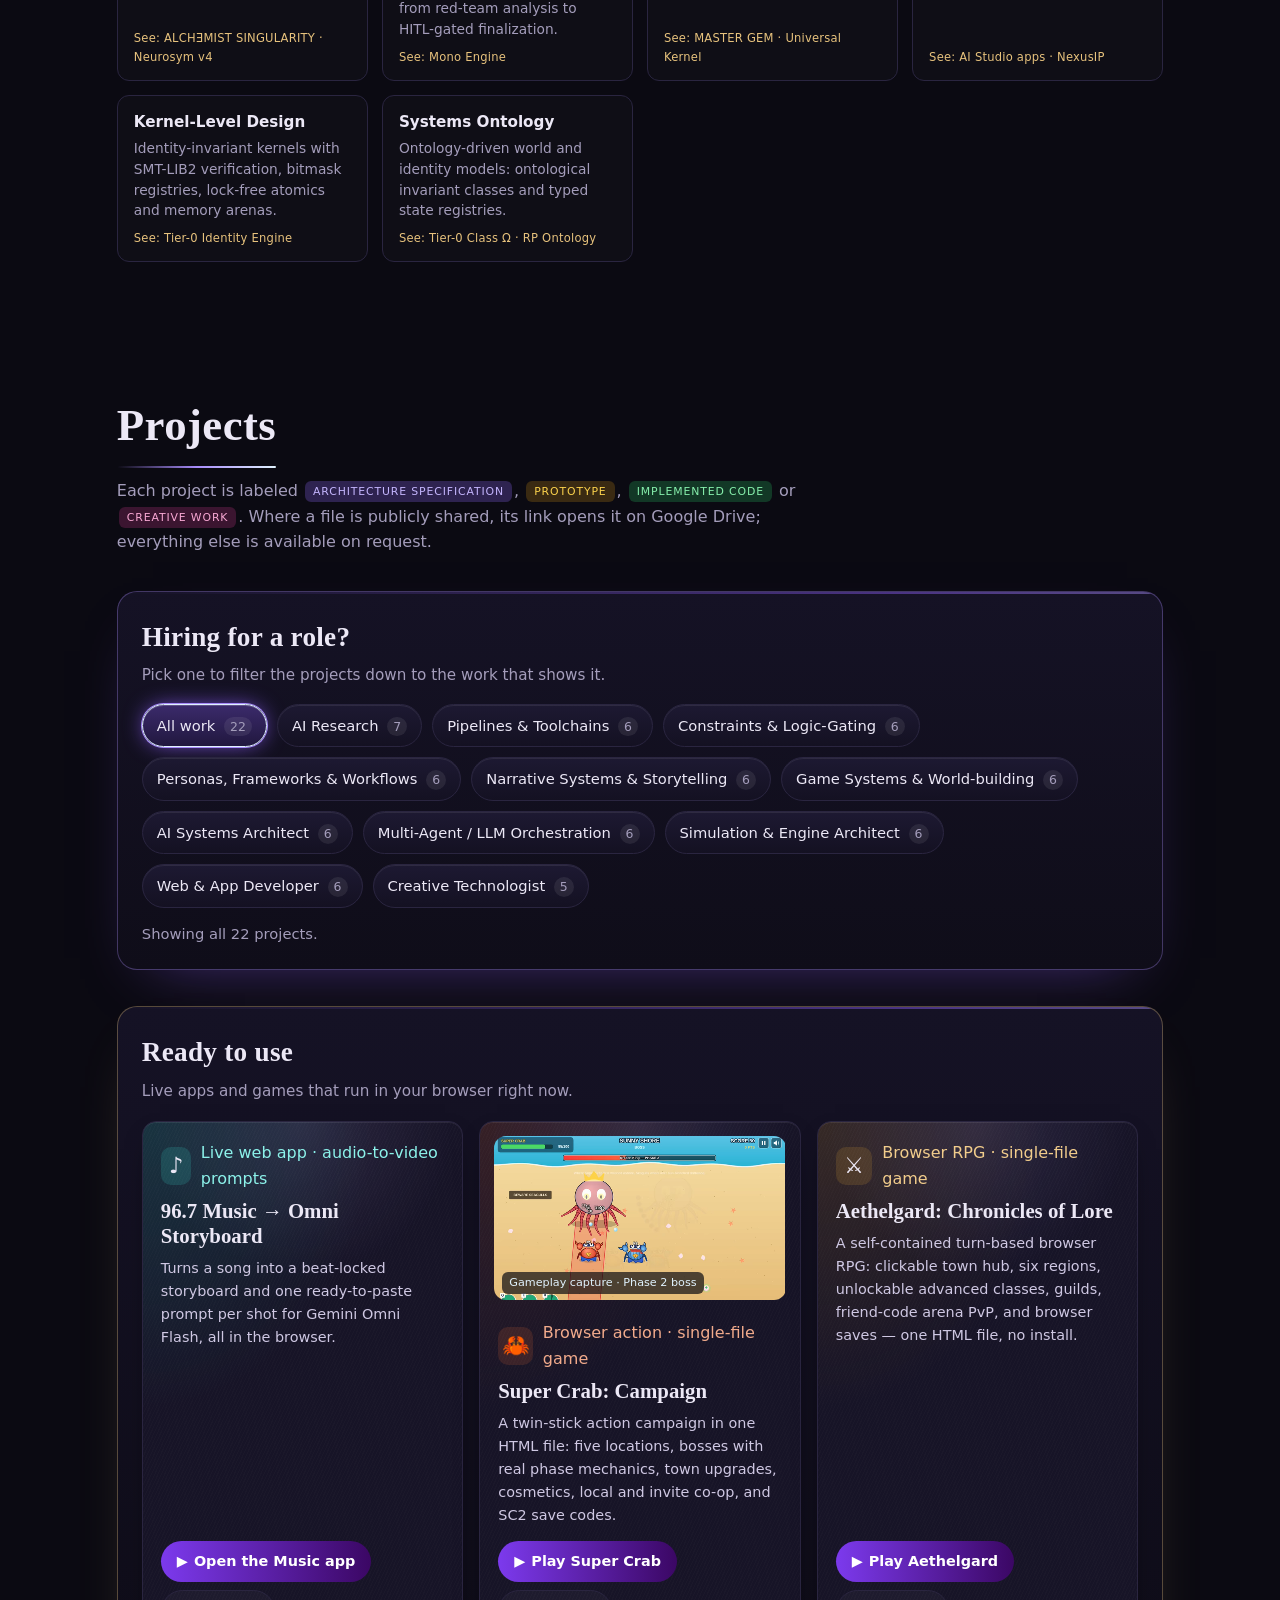
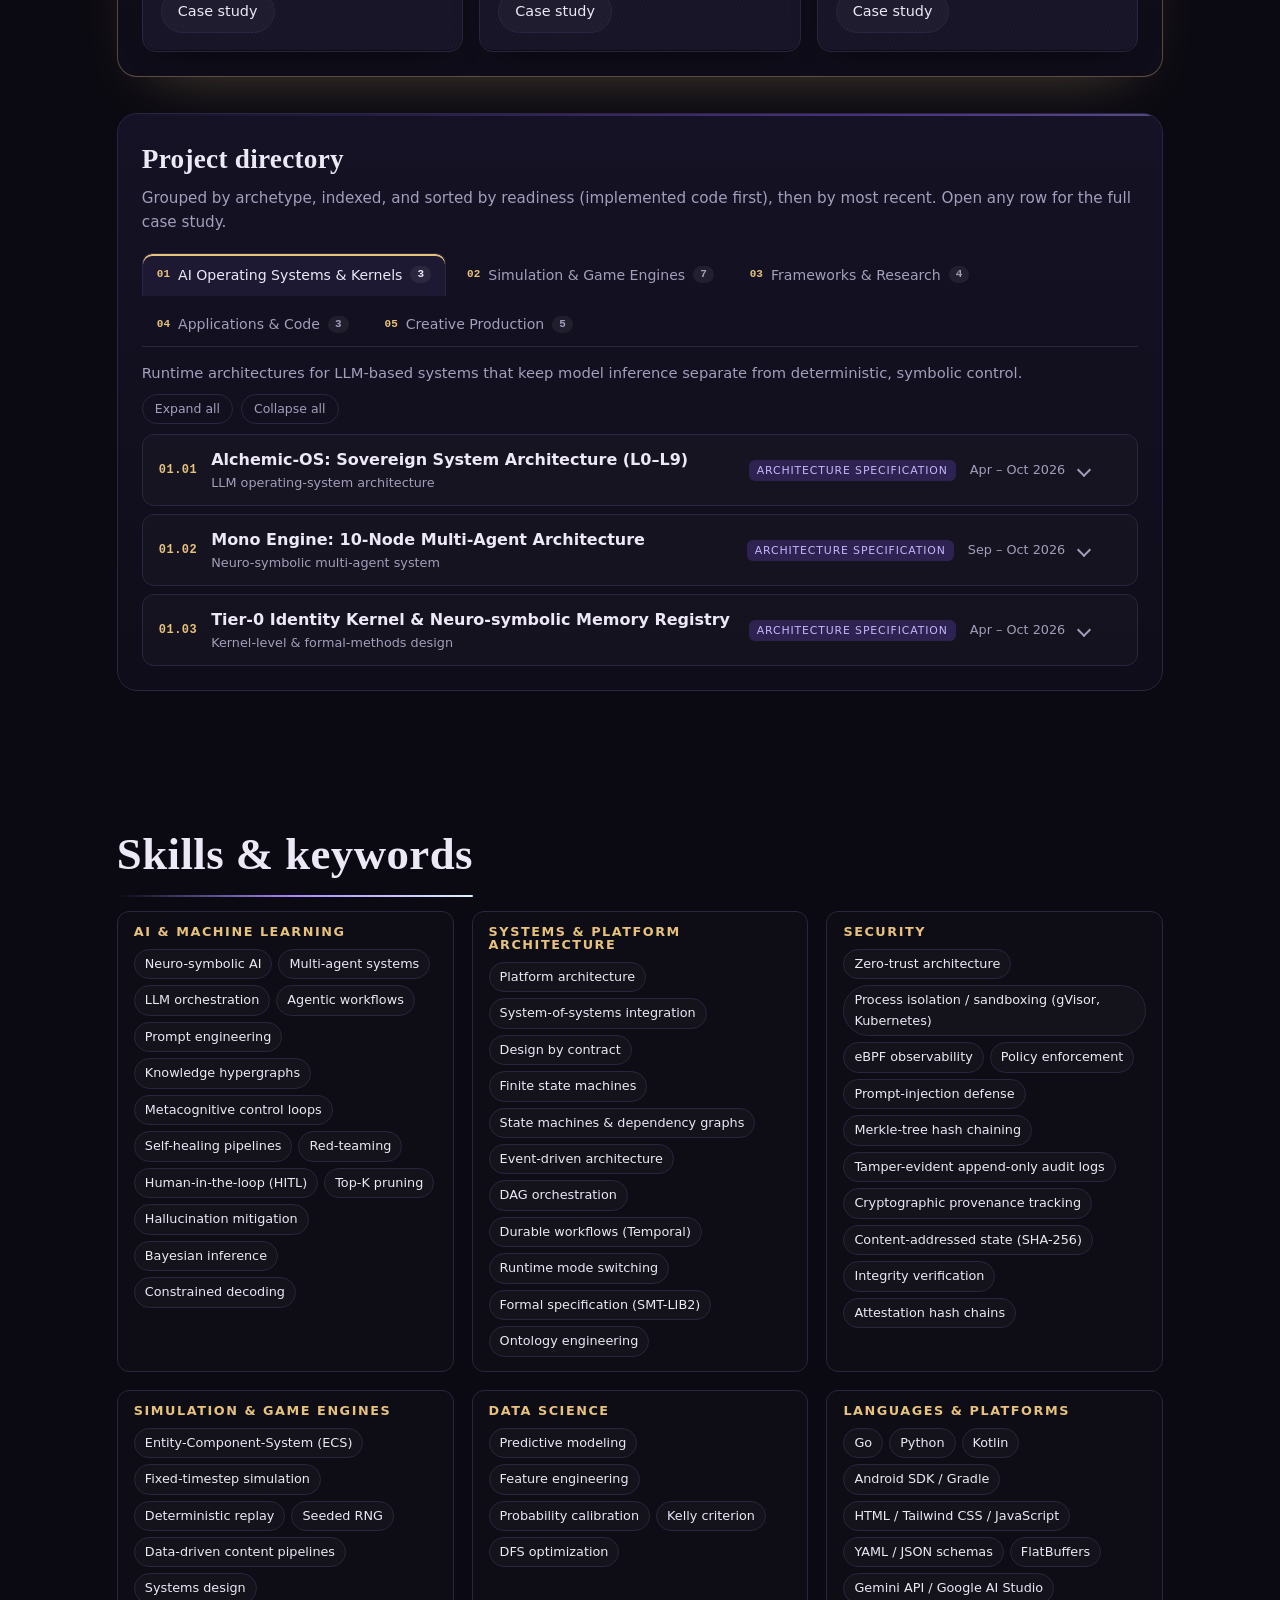
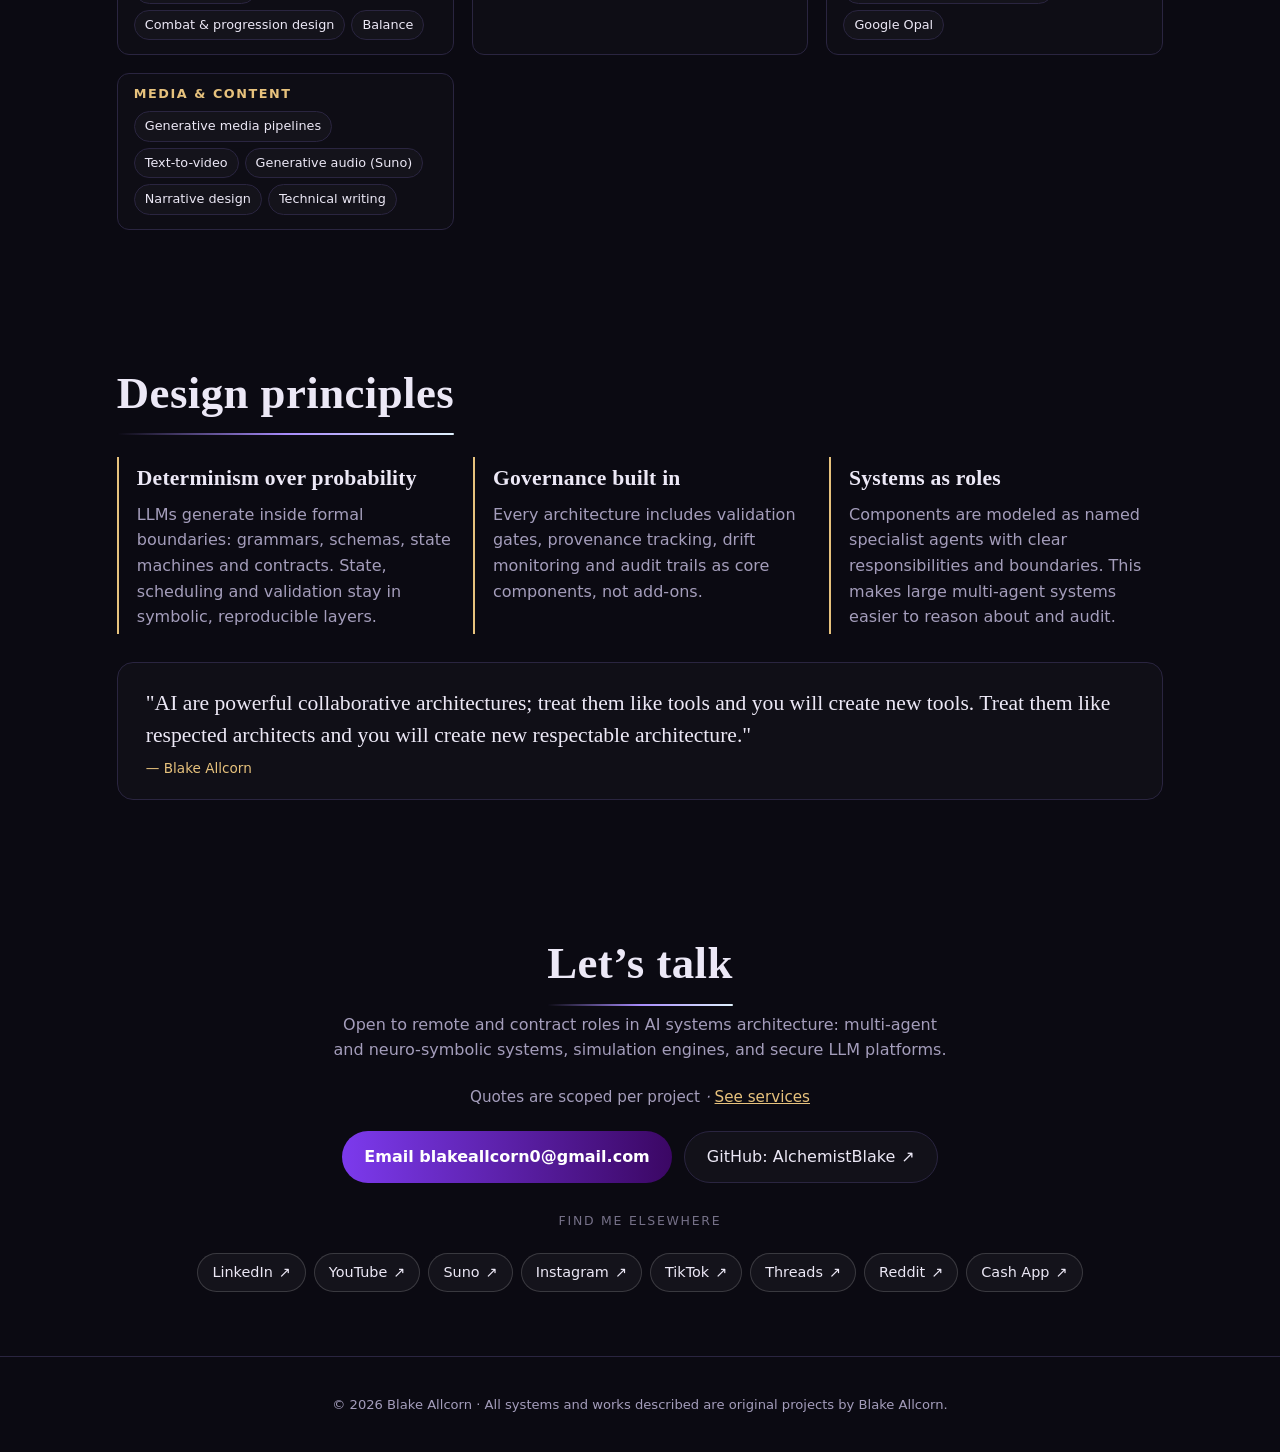
==== commit eb84d084: "Remove 96⁷ Fortress homepage card (restore index.html to d388ddf)" ====
--- a/index.html
+++ b/index.html
@@ -144,7 +144,7 @@
   <h4>Aethelgard: Chronicles of Lore</h4>
   <p>A self-contained turn-based browser RPG: clickable town hub, six regions, unlockable advanced classes, guilds, friend-code arena PvP, and browser saves — one HTML file, no install.</p>
   <div class="rtile__foot"><a class="btn btn--play" href="play/aethelgard/" aria-label="Play Aethelgard: Chronicles of Lore, a turn-based RPG that runs in your browser"><span aria-hidden="true">▶</span> Play Aethelgard</a><a class="btn rtile__more" href="#aethelgard" data-open="aethelgard">Case study</a></div>
-</article><article class="rtile" style="--h:199"><div class="rtile__top"><span class="rtile__glyph" aria-hidden="true">96⁷</span><span class="kicker">Interactive architectural portal</span></div><h4>96⁷ Fortress Meta-Blueprint</h4><p>Interactive architectural portal for the 96^7 Fortress Meta-Blueprint by Blake Wayne Allcorn: cache-aligned Rust telemetry, Pre-RoPE compression, HGoT reasoning, WebLLM oracle, and DSP voice synthesis.</p><div class="rtile__foot"><a class="btn btn--play" href="fortress/" aria-label="Open the 96⁷ Fortress Meta-Blueprint, an interactive architectural portal"><span aria-hidden="true">▶</span> Open the blueprint</a></div></article></div></div>
+</article></div></div>
 <div class="dbox dbox--dir" aria-labelledby="dir-h"><div class="dbox__head"><h3 id="dir-h">Project directory</h3><p>Grouped by archetype, indexed, and sorted by readiness (implemented code first), then by most recent. Open any row for the full case study.</p></div><div class="dtabs" role="tablist" aria-label="Project archetypes"><button class="dtab" role="tab" id="tab-g0" aria-controls="g0" aria-selected="true" tabindex="0"><span class="dtab__n">01</span> AI Operating Systems &amp; Kernels <span class="dtab__c" data-total="3">3</span></button><button class="dtab" role="tab" id="tab-g1" aria-controls="g1" aria-selected="false" tabindex="-1"><span class="dtab__n">02</span> Simulation &amp; Game Engines <span class="dtab__c" data-total="7">7</span></button><button class="dtab" role="tab" id="tab-g2" aria-controls="g2" aria-selected="false" tabindex="-1"><span class="dtab__n">03</span> Frameworks &amp; Research <span class="dtab__c" data-total="4">4</span></button><button class="dtab" role="tab" id="tab-g3" aria-controls="g3" aria-selected="false" tabindex="-1"><span class="dtab__n">04</span> Applications &amp; Code <span class="dtab__c" data-total="3">3</span></button><button class="dtab" role="tab" id="tab-g4" aria-controls="g4" aria-selected="false" tabindex="-1"><span class="dtab__n">05</span> Creative Production <span class="dtab__c" data-total="5">5</span></button></div><div class="dpanel" role="tabpanel" id="g0" aria-labelledby="tab-g0"><p class="dpanel__desc">Runtime architectures for LLM-based systems that keep model inference separate from deterministic, symbolic control.</p><div class="dpanel__tools"><button class="chip" type="button" data-expand>Expand all</button><button class="chip" type="button" data-collapse>Collapse all</button></div><div class="rows"><details class="row" data-id="alchemic-os" data-roles="ai-research constraints personas narrative ai-architect multi-agent">
 <summary><span class="row__idx">01.01</span><span class="row__title"><b>Alchemic-OS: Sovereign System Architecture (L0–L9)</b><small>LLM operating-system architecture</small></span><span class="status status--spec">Architecture specification</span><span class="row__date">Apr – Oct 2026</span><span class="row__chev" aria-hidden="true"></span></summary>
 <div class="row__body"><article class="card card--wide card--diagram" id="alchemic-os" style="--h:268">
